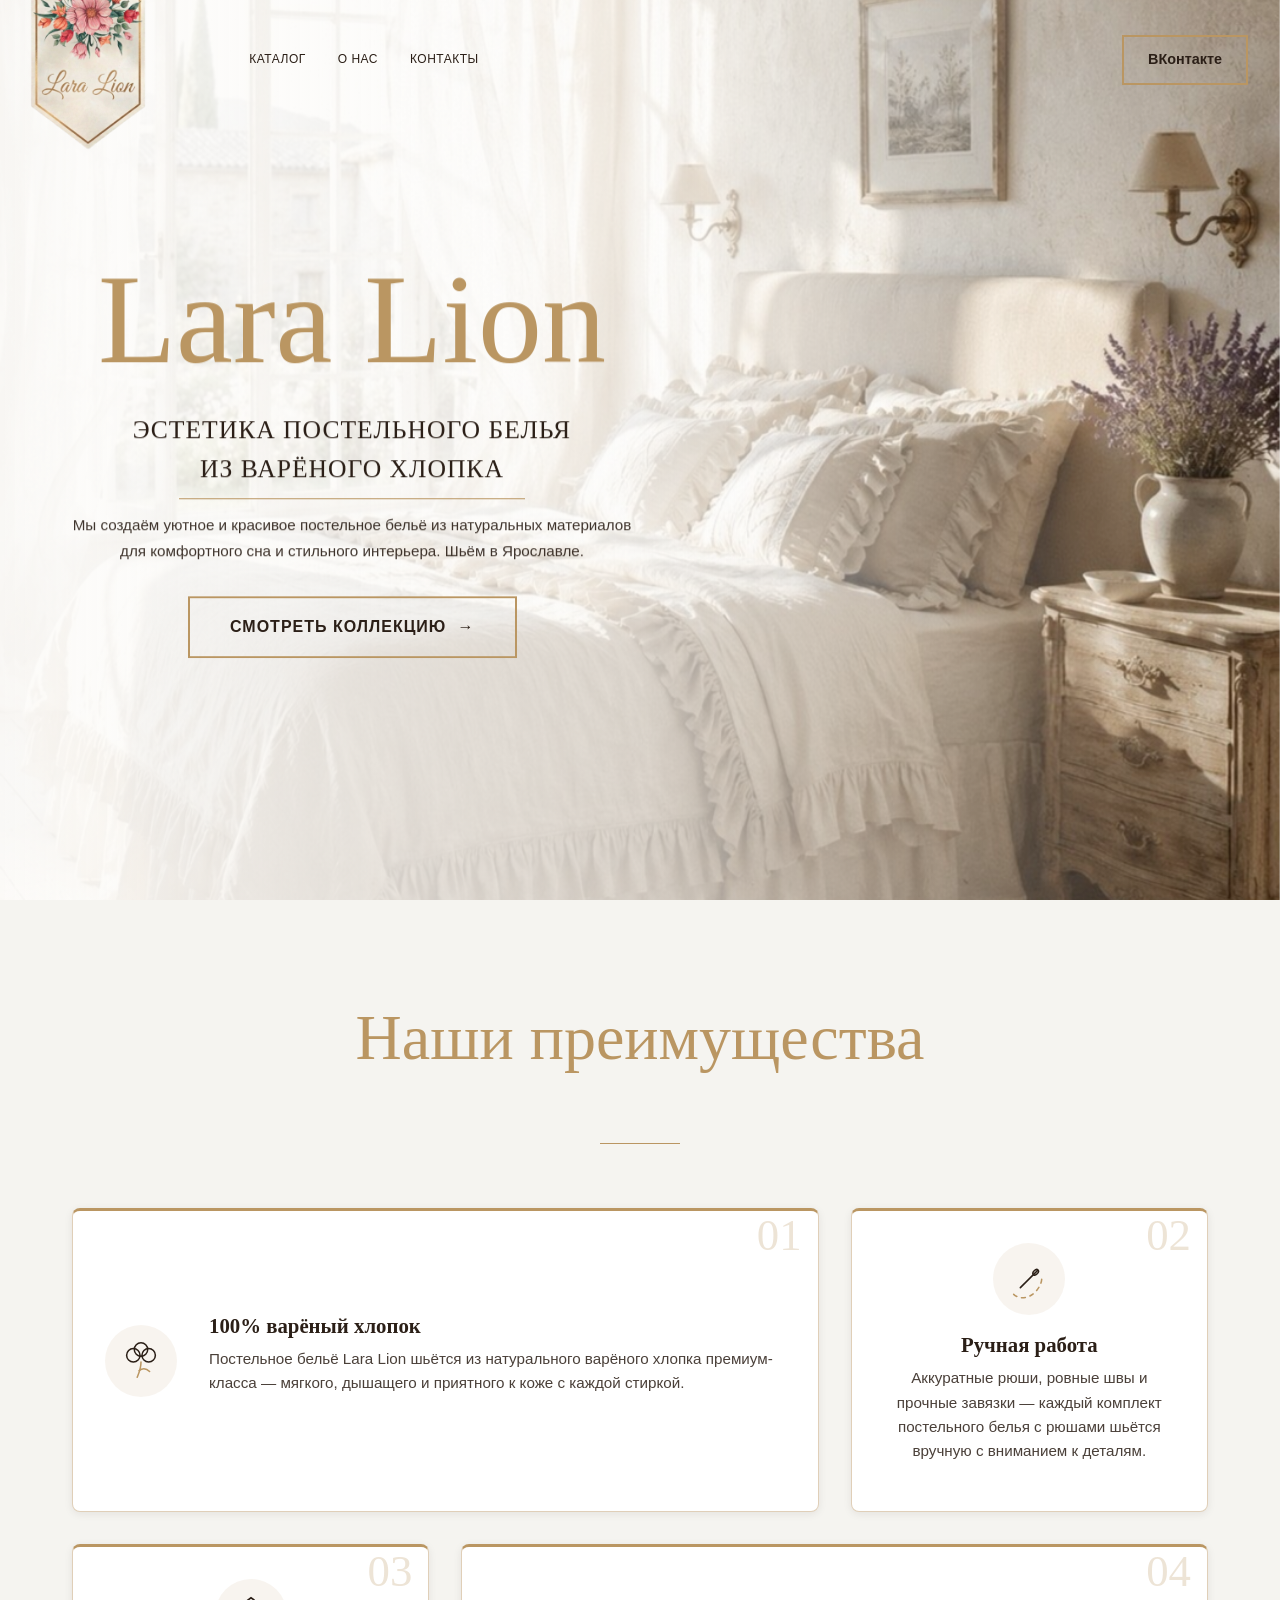
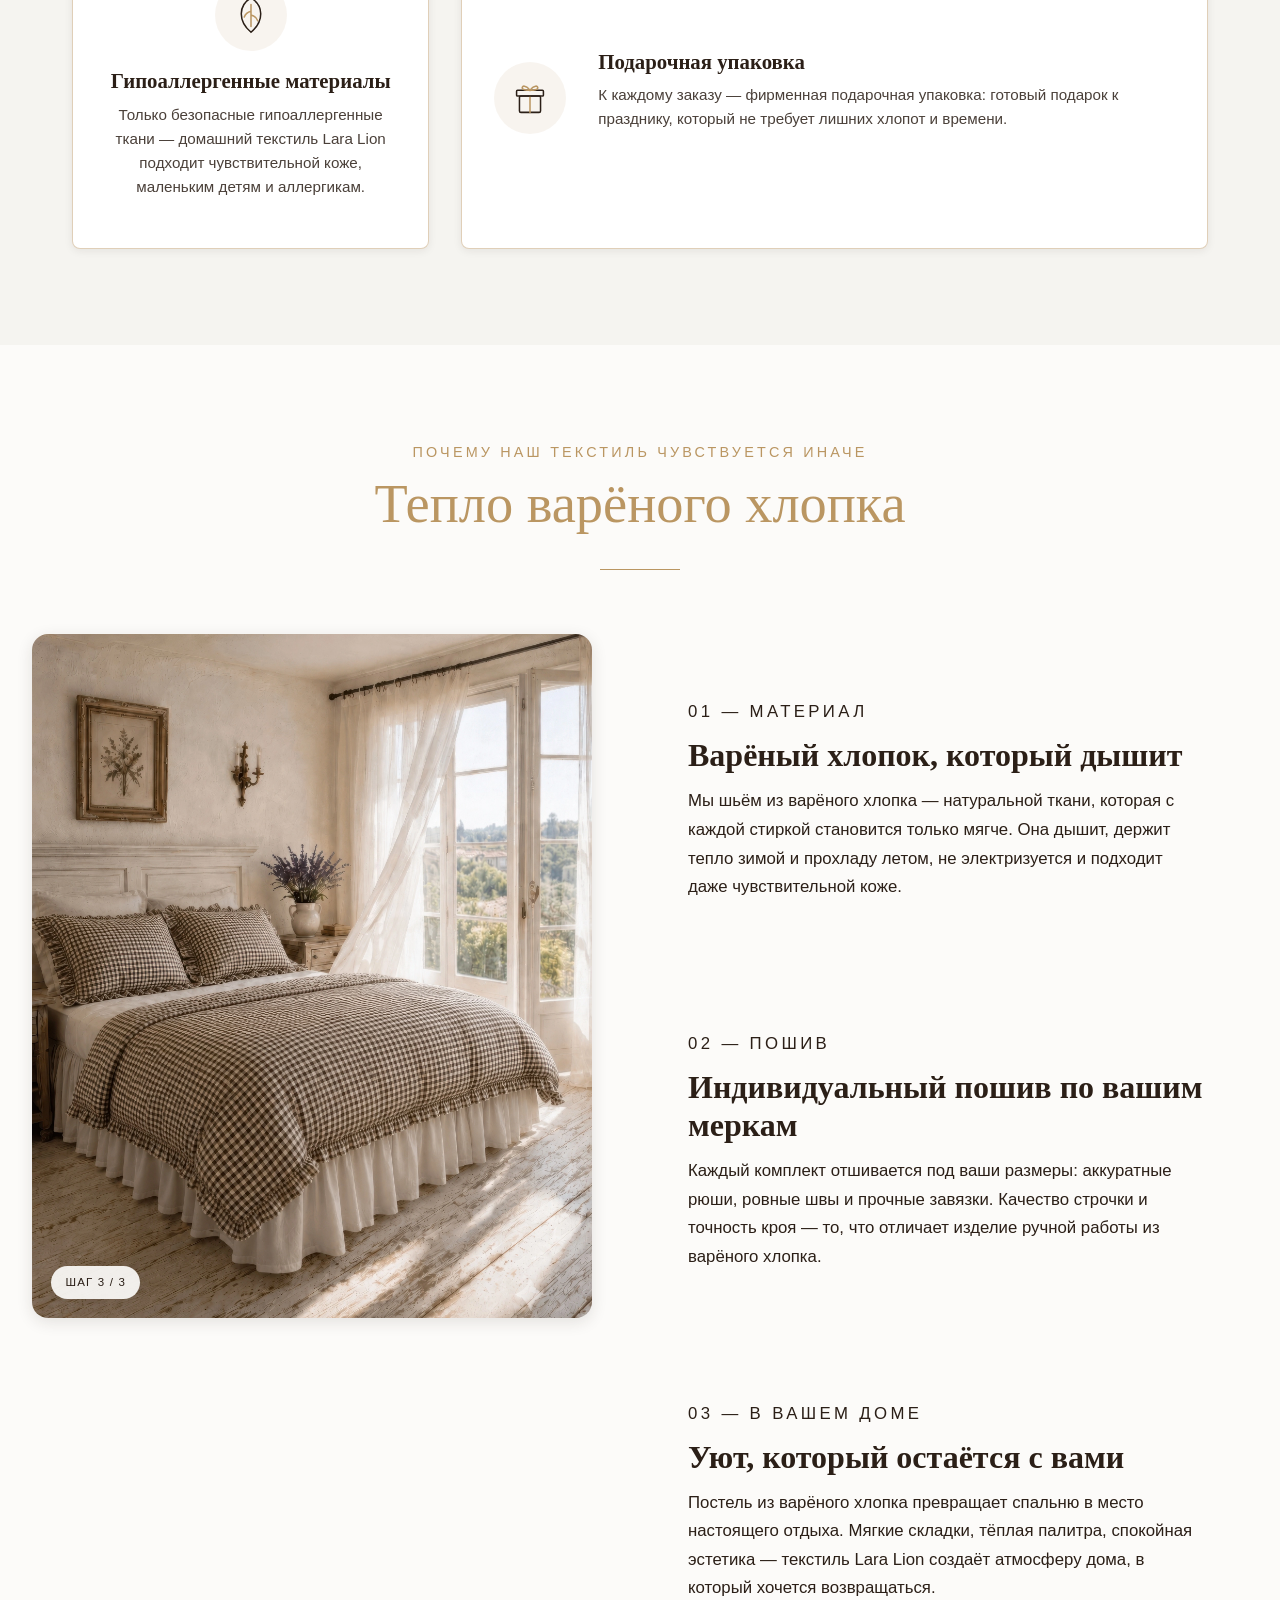
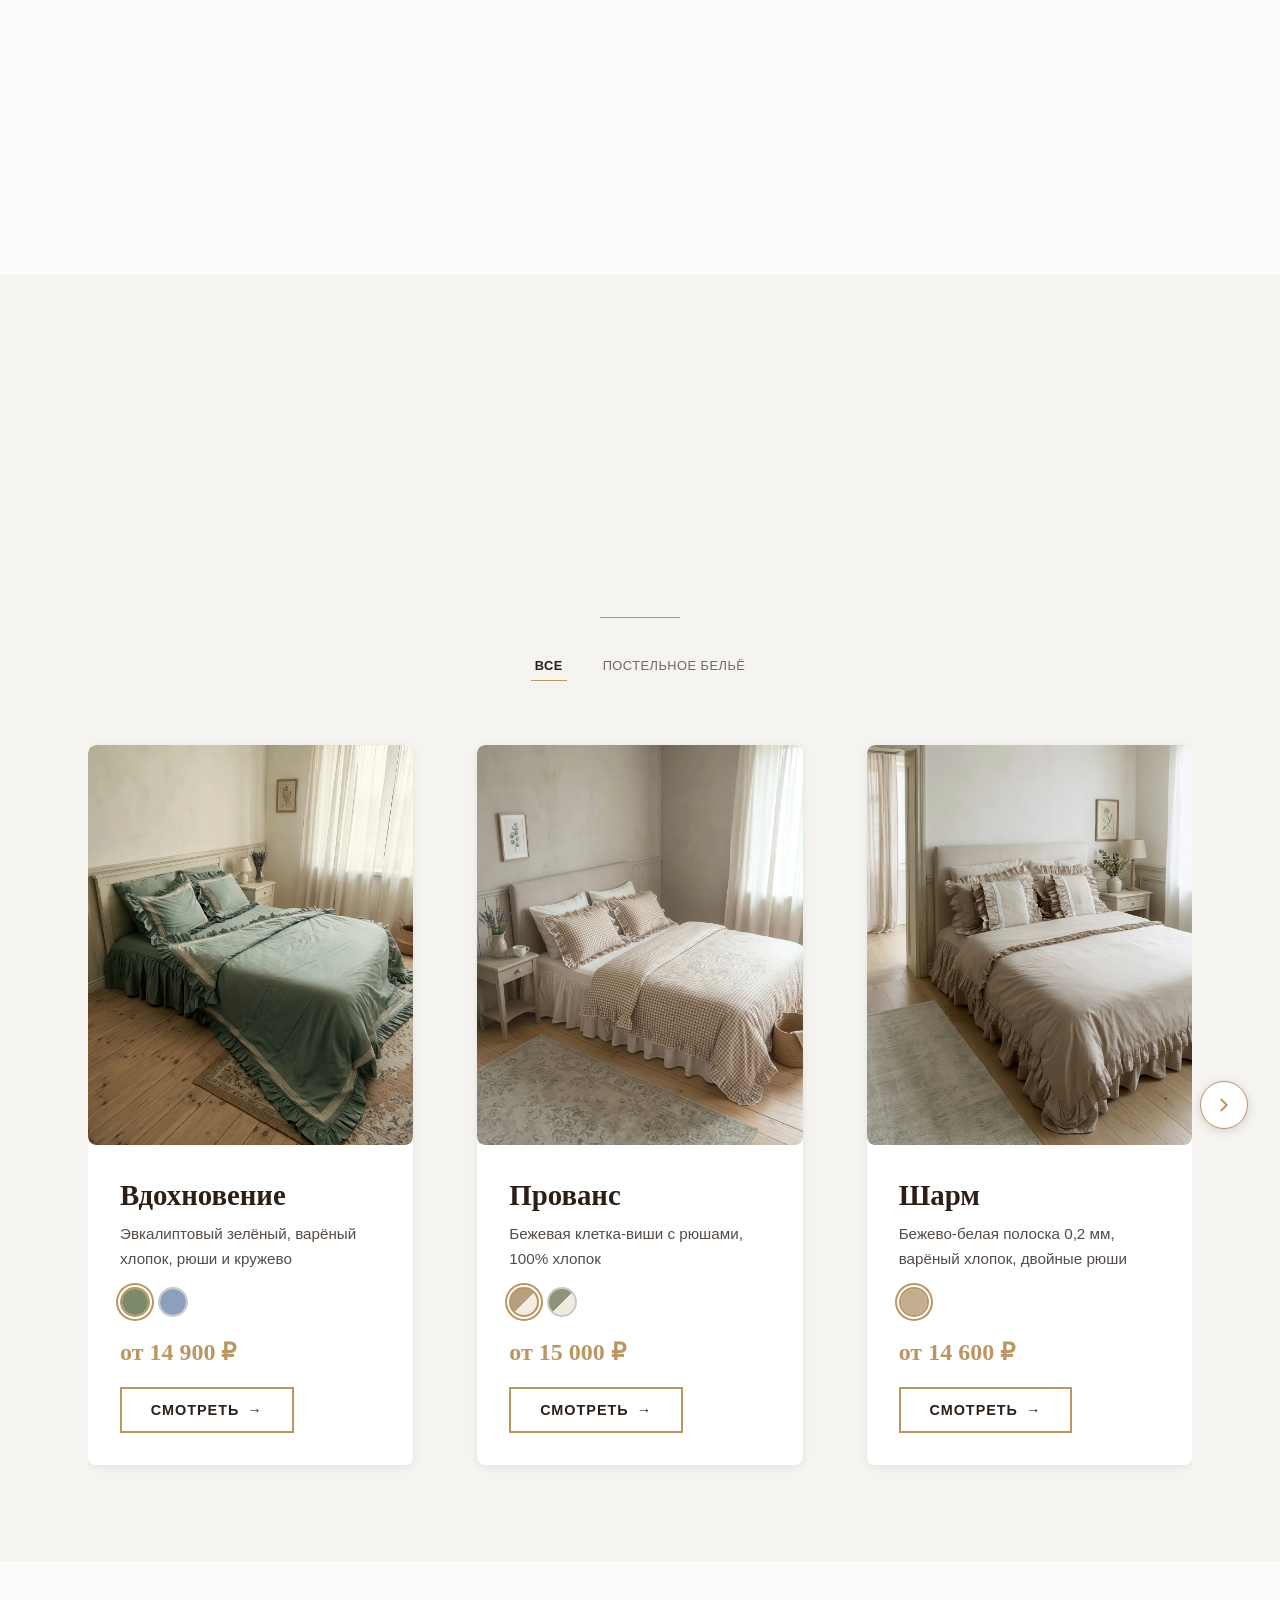
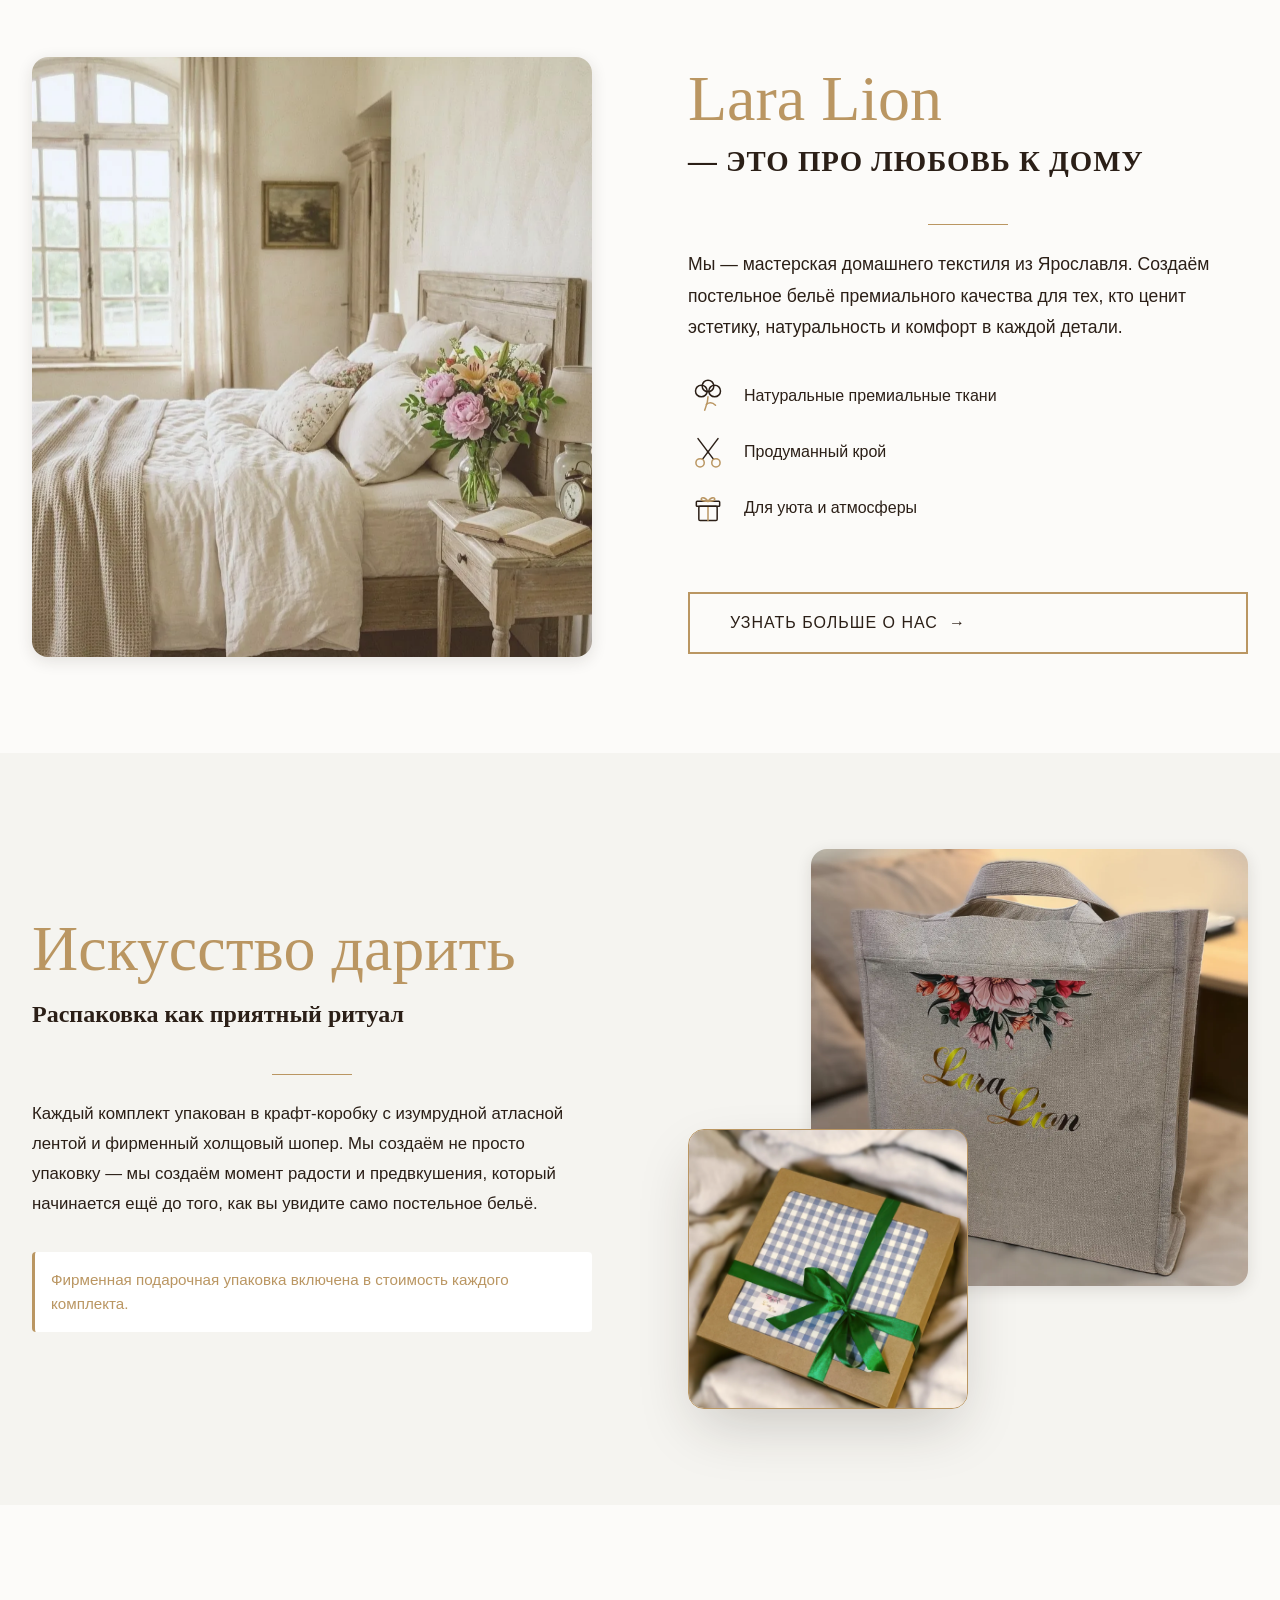
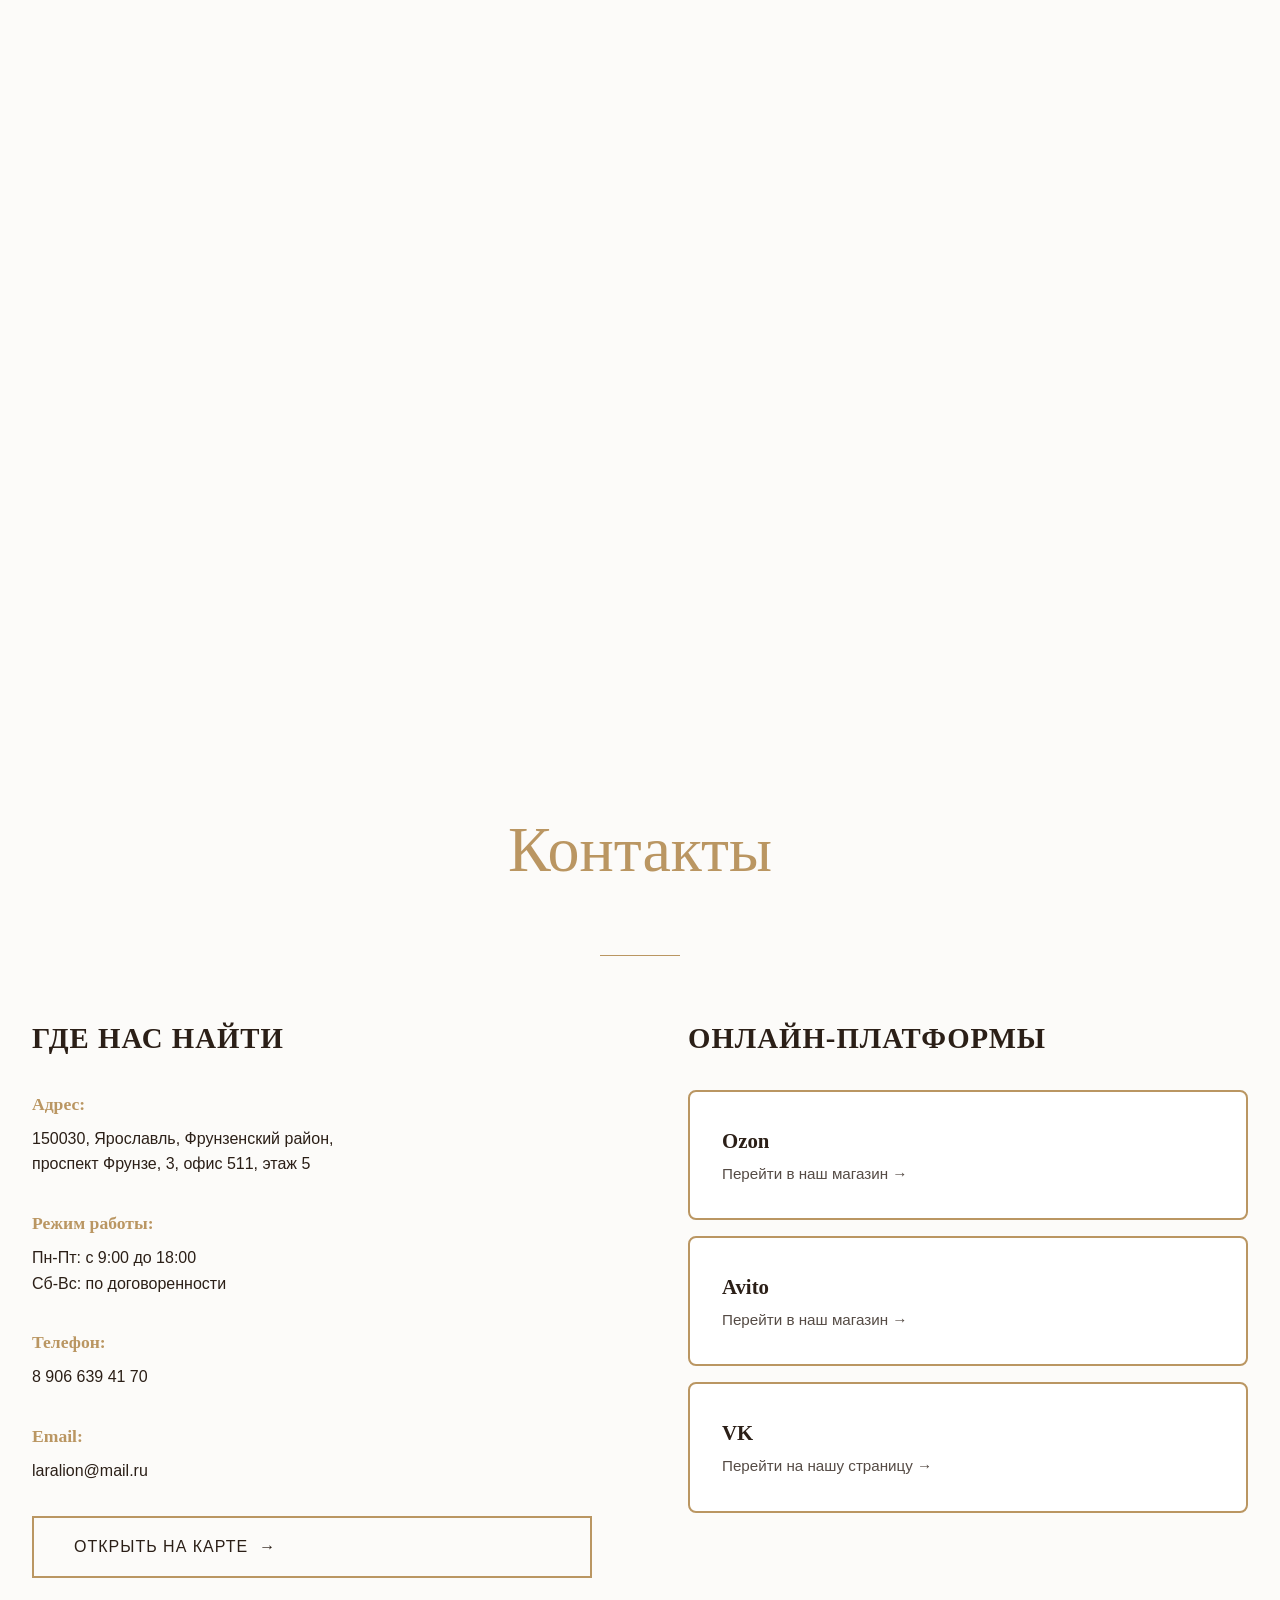
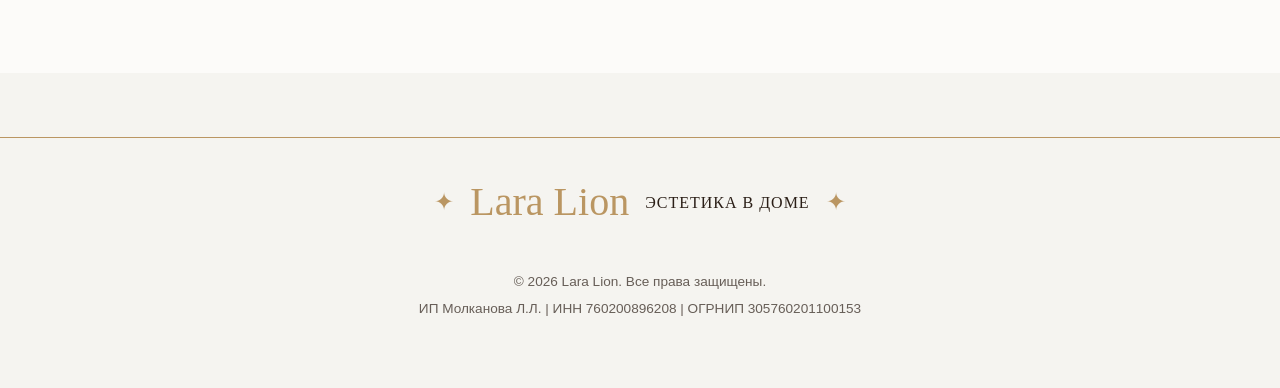
==== index.html @ e4438b16 "О нас: линейные SVG-иконки (хлопок, ножницы, коробка) вместо PNG с фильтром; PNG удалены Co-Authored" ====
<!DOCTYPE html>
<html lang="ru">
<head>
    <meta charset="UTF-8">
    <meta name="viewport" content="width=device-width, initial-scale=1.0">

    <!-- Безопасность (Слой 1: работает на любом хостинге, включая GitHub Pages) -->
    <meta name="referrer" content="strict-origin-when-cross-origin">
    <meta http-equiv="Content-Security-Policy" content="default-src 'self'; script-src 'self'; style-src 'self' 'unsafe-inline' https://fonts.googleapis.com; font-src 'self' https://fonts.gstatic.com; img-src 'self' data:; connect-src 'self'; object-src 'none'; base-uri 'self'; form-action 'self'">
    <meta name="description" content="Премиальный домашний текстиль Lara Lion в Ярославле: индивидуальный пошив постельного белья из варёного хлопка, кухонного текстиля и тканей по вашим меркам.">
    <meta name="keywords" content="постельное бельё варёный хлопок, постельное бельё с рюшами, купить постельное бельё Ярославль, индивидуальный пошив постельного белья, кухонный текстиль, ателье постельного белья Ярославль, домашний текстиль">
    <meta name="author" content="Lara Lion">
    <title>Постельное бельё из варёного хлопка — Lara Lion, Ярославль</title>
    <!-- При привязке домена laralion.ru вернуть его в canonical/og/JSON-LD, sitemap.xml, robots.txt и ORIGIN пре-рендера -->
    <link rel="canonical" href="https://amolkanov95.github.io/laralion/">

    <!-- Favicon и иконки -->
    <link rel="icon" href="./favicon.ico" sizes="any">
    <link rel="icon" type="image/png" sizes="32x32" href="./images/favicon/favicon-32x32.png">
    <link rel="icon" type="image/png" sizes="16x16" href="./images/favicon/favicon-16x16.png">
    <link rel="apple-touch-icon" href="./images/favicon/apple-touch-icon.png">
    <link rel="manifest" href="./site.webmanifest">

    <!-- Open Graph для социальных сетей -->
    <meta property="og:type" content="website">
    <meta property="og:locale" content="ru_RU">
    <meta property="og:title" content="Lara Lion | Премиальный домашний текстиль из варёного хлопка">
    <meta property="og:description" content="Индивидуальный пошив постельного белья с рюшами, кухонного текстиля и тканей по вашим меркам в Ярославле. Фирменная подарочная упаковка включена.">
    <meta property="og:url" content="https://amolkanov95.github.io/laralion/">
    <meta property="og:image" content="https://amolkanov95.github.io/laralion/images/og-image.jpg">
    <meta property="og:image:type" content="image/jpeg">
    <meta property="og:image:width" content="1200">
    <meta property="og:image:height" content="630">
    <meta property="og:image:alt" content="Спальня с постельным бельём Lara Lion из варёного хлопка">
    <meta property="og:site_name" content="Lara Lion">

    <!-- Twitter / X -->
    <meta name="twitter:card" content="summary_large_image">
    <meta name="twitter:title" content="Lara Lion | Премиальный домашний текстиль из варёного хлопка">
    <meta name="twitter:description" content="Пошив постельного белья из варёного хлопка и кухонного текстиля в Ярославле.">
    <meta name="twitter:image" content="https://amolkanov95.github.io/laralion/images/og-image.jpg">

    <!-- Preload критических ресурсов (адаптивно по ширине экрана) -->
    <link rel="preload" as="image" type="image/webp" href="./images/hero-desktop.webp" media="(min-width: 769px)">
    <link rel="preload" as="image" href="./images/hero-mobile.jpg" media="(max-width: 768px)">
    <link rel="preload" href="https://fonts.googleapis.com/css2?family=Great+Vibes&family=EB+Garamond:wght@400;500;600;700&family=Montserrat:wght@300;400;500;600&display=swap" as="style">

    <!-- Подключение шрифтов Google Fonts -->
    <link rel="preconnect" href="https://fonts.googleapis.com">
    <link rel="preconnect" href="https://fonts.gstatic.com" crossorigin>
    <link href="https://fonts.googleapis.com/css2?family=Great+Vibes&family=EB+Garamond:wght@400;500;600;700&family=Montserrat:wght@300;400;500;600&display=swap" rel="stylesheet">

    <!-- Подключение CSS-модулей -->
    <link rel="stylesheet" href="./css/variables.css">
    <link rel="stylesheet" href="./css/base.css">
    <link rel="stylesheet" href="./css/header.css">
    <link rel="stylesheet" href="./css/hero.css">
    <link rel="stylesheet" href="./css/quality.css">
    <link rel="stylesheet" href="./css/collections.css">
    <link rel="stylesheet" href="./css/modal.css">
    <link rel="stylesheet" href="./css/lightbox.css">
    <link rel="stylesheet" href="./css/about.css">
    <link rel="stylesheet" href="./css/story.css">
    <link rel="stylesheet" href="./css/gifting.css">
    <link rel="stylesheet" href="./css/faq.css">
    <link rel="stylesheet" href="./css/contacts.css">
    <link rel="stylesheet" href="./css/footer.css">
    <link rel="stylesheet" href="./css/animations.css">
    <link rel="stylesheet" href="./css/mobile-fixes.css">

    <!-- Структурированные данные: организация (LocalBusiness / HomeGoodsStore) -->
    <script type="application/ld+json">
    {
      "@context": "https://schema.org",
      "@type": "HomeGoodsStore",
      "name": "Lara Lion",
      "image": "https://amolkanov95.github.io/laralion/images/og-image.jpg",
      "@id": "https://amolkanov95.github.io/laralion/#localbusiness",
      "url": "https://amolkanov95.github.io/laralion/",
      "telephone": "+79066394170",
      "email": "laralion@mail.ru",
      "priceRange": "$$",
      "address": {
        "@type": "PostalAddress",
        "streetAddress": "проспект Фрунзе, 3, офис 511",
        "addressLocality": "Ярославль",
        "postalCode": "150030",
        "addressCountry": "RU"
      },
      "openingHoursSpecification": {
        "@type": "OpeningHoursSpecification",
        "dayOfWeek": ["Monday","Tuesday","Wednesday","Thursday","Friday"],
        "opens": "09:00",
        "closes": "18:00"
      },
      "sameAs": [
        "https://vk.ru/creativeworkshop_yar",
        "https://ozon.ru/s/lara-lion",
        "https://www.avito.ru/user/a473e347f13379228ba139453378b361/profile"
      ]
    }
    </script>

    <!-- Структурированные данные: FAQ (тексты = видимой секции #faq) -->
    <script type="application/ld+json">
    {
      "@context": "https://schema.org",
      "@type": "FAQPage",
      "mainEntity": [
        {
          "@type": "Question",
          "name": "Из какого материала сшито постельное бельё?",
          "acceptedAnswer": { "@type": "Answer", "text": "Всё постельное бельё Lara Lion шьётся из 100% варёного хлопка премиум-класса. Это натуральная ткань, прошедшая особую обработку: она мягкая с первого прикосновения, дышащая и приятная к коже, а с каждой стиркой становится только нежнее." }
        },
        {
          "@type": "Question",
          "name": "Как ухаживать за варёным хлопком?",
          "acceptedAnswer": { "@type": "Answer", "text": "Стирайте при 30–40° в деликатном режиме мягкими средствами без хлорного отбеливателя, отжим — на низких оборотах. Гладить не обязательно: мягкая «мятая» фактура — природная особенность варёного хлопка и часть его очарования." }
        },
        {
          "@type": "Question",
          "name": "Шьёте ли вы на заказ по индивидуальным размерам?",
          "acceptedAnswer": { "@type": "Answer", "text": "Да, шьём комплекты по вашим меркам — под нестандартные матрасы, одеяла и подушки. Также есть готовые комплекты: их можно заказать напрямую или в наших магазинах на Ozon и Avito." }
        },
        {
          "@type": "Question",
          "name": "Какие сроки изготовления заказа?",
          "acceptedAnswer": { "@type": "Answer", "text": "Сроки зависят от состава заказа — в среднем пошив занимает около 3 дней. Точный срок подтвердим при оформлении заказа." }
        },
        {
          "@type": "Question",
          "name": "Как я получу свой заказ?",
          "acceptedAnswer": { "@type": "Answer", "text": "Отправляем заказы СДЭК и Почтой России по всей России, работает Авито-доставка, а заказы на маркетплейсах доставляют их собственные службы." }
        },
        {
          "@type": "Question",
          "name": "Входит ли подарочная упаковка в стоимость?",
          "acceptedAnswer": { "@type": "Answer", "text": "Да. Каждый комплект упакован в крафт-коробку с изумрудной атласной лентой и фирменный холщовый шопер — готовый подарок, не требующий лишних хлопот. Упаковка включена в стоимость." }
        }
      ]
    }
    </script>

    <!-- Статический JSON-LD каталога — генерируется scripts/prerender-catalog.mjs, руками не править -->
    <!-- prerender:jsonld:start -->
    <script type="application/ld+json">
{
  "@context": "https://schema.org",
  "@type": "ItemList",
  "itemListElement": [
    {
      "@type": "ListItem",
      "position": 1,
      "item": {
        "@type": "Product",
        "name": "Вдохновение",
        "description": "Варёный хлопок с рюшами и кружевом",
        "brand": {
          "@type": "Brand",
          "name": "Lara Lion"
        },
        "image": "https://amolkanov95.github.io/laralion/collections/vdohnovenie-zelenyy-1.webp",
        "offers": {
          "@type": "AggregateOffer",
          "priceCurrency": "RUB",
          "lowPrice": 14900,
          "offerCount": 4,
          "availability": "https://schema.org/InStock"
        }
      }
    },
    {
      "@type": "ListItem",
      "position": 2,
      "item": {
        "@type": "Product",
        "name": "Прованс",
        "description": "Клетка-виши с рюшами, 100% хлопок",
        "brand": {
          "@type": "Brand",
          "name": "Lara Lion"
        },
        "image": "https://amolkanov95.github.io/laralion/collections/provans-bezhevyy-1.webp",
        "offers": {
          "@type": "AggregateOffer",
          "priceCurrency": "RUB",
          "lowPrice": 15000,
          "offerCount": 4,
          "availability": "https://schema.org/InStock"
        }
      }
    },
    {
      "@type": "ListItem",
      "position": 3,
      "item": {
        "@type": "Product",
        "name": "Шарм",
        "description": "Бежево-белая полоска, варёный хлопок, двойные рюши",
        "brand": {
          "@type": "Brand",
          "name": "Lara Lion"
        },
        "image": "https://amolkanov95.github.io/laralion/collections/sharm-1.webp",
        "offers": {
          "@type": "AggregateOffer",
          "priceCurrency": "RUB",
          "lowPrice": 14600,
          "offerCount": 4,
          "availability": "https://schema.org/InStock"
        }
      }
    },
    {
      "@type": "ListItem",
      "position": 4,
      "item": {
        "@type": "Product",
        "name": "Классика",
        "description": "Кофейно-коричневый, варёный хлопок в клетку",
        "brand": {
          "@type": "Brand",
          "name": "Lara Lion"
        },
        "image": "https://amolkanov95.github.io/laralion/collections/klassika-1.webp",
        "offers": {
          "@type": "AggregateOffer",
          "priceCurrency": "RUB",
          "lowPrice": 7400,
          "offerCount": 4,
          "availability": "https://schema.org/InStock"
        }
      }
    }
  ]
}
    </script>
    <!-- prerender:jsonld:end -->
</head>
<body>

    <!-- ПРИЁМ 12: прелоадер-вуаль (снимается из awwwards-effects.js) -->
    <div class="preloader" id="preloader" aria-hidden="true" role="presentation">
        <div class="pl-inner">
            <div class="pl-brand">Lara Lion</div>
            <div class="pl-sub">Эстетика в доме</div>
        </div>
    </div>
    <!-- Failsafe прелоадера вынесен в отдельный файл ради строгой CSP (script-src 'self') -->
    <script src="./js/preloader-failsafe.js"></script>

    <!-- ============================================
         ШАПКА САЙТА (HEADER)
    ============================================ -->
    <header>
        <!-- Логотип слева -->
        <span class="header-logo-wrap">
            <img src="./images/logo.png" alt="Lara Lion" class="header-logo">
        </span>

        <!-- Навигационное меню по центру -->
        <nav aria-label="Основная навигация">
            <ul class="header-nav">
                <li><a href="#collections">Каталог</a></li>
                <li><a href="#about">О нас</a></li>
                <li><a href="#contacts">Контакты</a></li>
            </ul>
        </nav>

        <!-- Кнопка ВКонтакте справа (десктоп) -->
        <a href="https://vk.ru/id586451872" target="_blank" rel="noopener" class="header-cta">
            <span>ВКонтакте</span>
        </a>

        <!-- Кнопка вызова меню (мобильные) -->
        <button class="header-burger" type="button" aria-label="Открыть меню" aria-expanded="false" aria-controls="mobile-menu">
            <span></span>
            <span></span>
            <span></span>
        </button>
    </header>

    <!-- ============================================
         ПОЛНОЭКРАННОЕ МОБИЛЬНОЕ МЕНЮ
    ============================================ -->
    <div class="mobile-menu" id="mobile-menu" aria-hidden="true">
        <button class="mobile-menu-close" type="button" aria-label="Закрыть меню"></button>
        <nav class="mobile-menu-nav" aria-label="Мобильное меню">
            <a href="#collections">Каталог</a>
            <a href="#about">О нас</a>
            <a href="#contacts">Контакты</a>
        </nav>
    </div>

    <!-- ============================================
         HERO-БЛОК (ПЕРВЫЙ ЭКРАН)
    ============================================ -->
    <main>
    <section id="hero">
        <!-- Фоновое изображение (адаптивная подмена: десктоп / мобайл) -->
        <picture class="hero-bg" data-px="0.18">
            <source media="(max-width: 768px)" srcset="./images/hero-mobile.jpg">
            <img src="./images/hero-desktop.webp" alt="Спальня Lara Lion" loading="eager">
        </picture>

        <!-- Полупрозрачный оверлей -->
        <div class="hero-overlay"></div>

        <!-- Контентная область -->
        <div class="hero-content" data-px="-0.10">
            <!-- Фирменная каллиграфическая надпись -->
            <div class="hero-brand kinetic-title">
                <span class="line-mask"><span class="line-inner">Lara Lion</span></span>
            </div>

            <!-- Основной заголовок -->
            <h1 class="hero-title kinetic-title">
                <span class="line-mask"><span class="line-inner">ЭСТЕТИКА ПОСТЕЛЬНОГО БЕЛЬЯ</span></span>
                <span class="line-mask"><span class="line-inner">ИЗ ВАРЁНОГО ХЛОПКА</span></span>
            </h1>

            <!-- Золотой разделитель -->
            <div class="hero-divider"></div>

            <!-- Подзаголовок -->
            <p class="hero-subtitle">
                Мы создаём уютное и красивое постельное бельё из натуральных материалов для комфортного сна и стильного интерьера. Шьём в Ярославле.
            </p>

            <!-- Кнопка CTA -->
            <a href="#collections" class="hero-cta" data-magnetic>
                <span class="m-label">
                    <span>Смотреть коллекцию</span>
                    <span>→</span>
                </span>
            </a>
        </div>
    </section>

    <!-- ============================================
         БЛОК ПРЕИМУЩЕСТВ (QUALITY)
    ============================================ -->
    <section id="quality">
        <div class="quality-container">
            <!-- Заголовок секции -->
            <h2 class="section-title kinetic-title">
                <span class="line-mask"><span class="line-inner">Наши преимущества</span></span>
            </h2>
            <div class="gold-divider"></div>

            <!-- Bento-сетка из 4 преимуществ: 01 и 04 укрупнены (span 2).
                 Иконки — линейные inline-SVG (стили и анимации в quality.css) -->
            <ul class="quality-grid" role="list">
                <!-- 01: Варёный хлопок (укрупнённая) -->
                <li class="quality-card quality-card--wide">
                    <span class="quality-num" aria-hidden="true">01</span>
                    <span class="quality-icon-wrap" aria-hidden="true">
                        <svg class="quality-icon icon-cotton" viewBox="0 0 48 48" focusable="false">
                            <circle cx="24" cy="12" r="7"/>
                            <circle cx="16" cy="18" r="7"/>
                            <circle cx="32" cy="18" r="7"/>
                            <path class="accent" d="M24 25c0 7-2 11-4 16"/>
                            <path class="accent" d="M22 34c4-3 8-2 11 1"/>
                        </svg>
                    </span>
                    <div class="quality-content">
                        <h3 class="quality-title">100% варёный хлопок</h3>
                        <p class="quality-description">Постельное бельё Lara Lion шьётся из натурального варёного хлопка премиум-класса — мягкого, дышащего и приятного к коже с каждой стиркой.</p>
                    </div>
                </li>

                <!-- 02: Ручная работа -->
                <li class="quality-card">
                    <span class="quality-num" aria-hidden="true">02</span>
                    <span class="quality-icon-wrap" aria-hidden="true">
                        <svg class="quality-icon icon-stitch" viewBox="0 0 48 48" focusable="false">
                            <path d="M15 33 L33 15"/>
                            <ellipse cx="31" cy="17" rx="2.2" ry="3.4" transform="rotate(45 31 17)"/>
                            <path class="accent thread" d="M8 40 C14 46 26 44 32 36 C36 31 38 26 37 21"/>
                        </svg>
                    </span>
                    <div class="quality-content">
                        <h3 class="quality-title">Ручная работа</h3>
                        <p class="quality-description">Аккуратные рюши, ровные швы и прочные завязки — каждый комплект постельного белья с рюшами шьётся вручную с вниманием к деталям.</p>
                    </div>
                </li>

                <!-- 03: Гипоаллергенные материалы -->
                <li class="quality-card">
                    <span class="quality-num" aria-hidden="true">03</span>
                    <span class="quality-icon-wrap" aria-hidden="true">
                        <svg class="quality-icon icon-leaf" viewBox="0 0 48 48" focusable="false">
                            <path d="M24 6 C37 14 38 30 24 42 C10 30 11 14 24 6 Z"/>
                            <path class="accent vein" d="M24 13 L24 36 M24 20 C20 21 18 23 17 26 M24 24 C28 25 30 27 31 30"/>
                        </svg>
                    </span>
                    <div class="quality-content">
                        <h3 class="quality-title">Гипоаллергенные материалы</h3>
                        <p class="quality-description">Только безопасные гипоаллергенные ткани — домашний текстиль Lara Lion подходит чувствительной коже, маленьким детям и аллергикам.</p>
                    </div>
                </li>

                <!-- 04: Подарочная упаковка (укрупнённая) -->
                <li class="quality-card quality-card--wide">
                    <span class="quality-num" aria-hidden="true">04</span>
                    <span class="quality-icon-wrap" aria-hidden="true">
                        <svg class="quality-icon icon-box" viewBox="0 0 48 48" focusable="false">
                            <rect x="13" y="22" width="22" height="17" rx="1.5"/>
                            <path class="accent" d="M24 22 L24 39"/>
                            <g class="lid">
                                <rect x="10" y="16" width="28" height="6" rx="1"/>
                                <path class="accent" d="M24 16 C20 10 15 11 16 14 C17 16 21 16 24 16 C27 16 31 16 32 14 C33 11 28 10 24 16 Z"/>
                            </g>
                        </svg>
                    </span>
                    <div class="quality-content">
                        <h3 class="quality-title">Подарочная упаковка</h3>
                        <p class="quality-description">К каждому заказу — фирменная подарочная упаковка: готовый подарок к празднику, который не требует лишних хлопот и времени.</p>
                    </div>
                </li>
            </ul>
        </div>
    </section>

    <!-- ============================================
         БЛОК STORY — «Тепло варёного хлопка»
    ============================================ -->
    <section id="story" aria-labelledby="story-heading">
        <div class="story-container">
            <div class="story-head">
                <p class="story-eyebrow">Почему наш текстиль чувствуется иначе</p>
                <h2 id="story-heading" class="story-title kinetic-title">
                    <span class="line-mask"><span class="line-inner">Тепло варёного хлопка</span></span>
                </h2>
                <div class="gold-divider gold-divider--draw"></div>
            </div>

            <div class="story-grid">
                <!-- Закреплённое фото (десктоп) -->
                <div class="story-media">
                    <div class="story-frame is-active" data-frame="0">
                        <img src="./images/story/1.webp" alt="Макрофактура варёного хлопка крупным планом"
                             width="1500" height="2000" loading="lazy">
                    </div>
                    <div class="story-frame" data-frame="1">
                        <img src="./images/story/2.webp" alt="Рюша и ровный шов на постельном белье крупным планом"
                             width="1500" height="2000" loading="lazy">
                    </div>
                    <div class="story-frame" data-frame="2">
                        <img src="./images/story/3.webp" alt="Светлая спальня с постельным бельём Lara Lion из варёного хлопка"
                             width="1500" height="2000" loading="lazy">
                    </div>
                    <span class="story-badge" id="storyBadge">Шаг 1 / 3</span>
                </div>

                <!-- Текстовые шаги -->
                <div class="story-steps">
                    <article class="story-step" data-step="0">
                        <img class="story-step-img" src="./images/story/1.webp" alt="Макрофактура варёного хлопка крупным планом"
                             width="1500" height="2000" loading="lazy">
                        <div class="story-step-inner">
                            <p class="story-num">01 — Материал</p>
                            <h3>Варёный хлопок, который дышит</h3>
                            <p>Мы шьём из варёного хлопка — натуральной ткани, которая с каждой стиркой становится только мягче. Она дышит, держит тепло зимой и прохладу летом, не электризуется и подходит даже чувствительной коже.</p>
                        </div>
                    </article>
                    <article class="story-step" data-step="1">
                        <img class="story-step-img" src="./images/story/2.webp" alt="Рюша и ровный шов на постельном белье крупным планом"
                             width="1500" height="2000" loading="lazy">
                        <div class="story-step-inner">
                            <p class="story-num">02 — Пошив</p>
                            <h3>Индивидуальный пошив по вашим меркам</h3>
                            <p>Каждый комплект отшивается под ваши размеры: аккуратные рюши, ровные швы и прочные завязки. Качество строчки и точность кроя — то, что отличает изделие ручной работы из варёного хлопка.</p>
                        </div>
                    </article>
                    <article class="story-step" data-step="2">
                        <img class="story-step-img" src="./images/story/3.webp" alt="Светлая спальня с постельным бельём Lara Lion из варёного хлопка"
                             width="1500" height="2000" loading="lazy">
                        <div class="story-step-inner">
                            <p class="story-num">03 — В вашем доме</p>
                            <h3>Уют, который остаётся с вами</h3>
                            <p>Постель из варёного хлопка превращает спальню в место настоящего отдыха. Мягкие складки, тёплая палитра, спокойная эстетика — текстиль Lara Lion создаёт атмосферу дома, в который хочется возвращаться.</p>
                        </div>
                    </article>
                </div>
            </div>
        </div>
    </section>

    <!-- ============================================
         БЛОК КОЛЛЕКЦИЙ (COLLECTIONS)
    ============================================ -->
    <section id="collections">
        <div class="collections-container">
            <!-- Заголовок секции -->
            <h2 class="section-title kinetic-title">
                <span class="line-mask"><span class="line-inner">Наши коллекции</span></span>
                <span class="line-mask"><span class="line-inner">из натуральных тканей</span></span>
            </h2>
            <div class="gold-divider"></div>

            <!-- Линейка вкладок-фильтров по категориям -->
            <div class="catalog-filters" role="group" aria-label="Фильтр каталога по категориям">
                <button type="button" class="catalog-filter is-active" data-filter="all" aria-pressed="true">Все</button>
                <button type="button" class="catalog-filter" data-filter="bedding" aria-pressed="false">Постельное бельё</button>
                <button type="button" class="catalog-filter" data-filter="kitchen" aria-pressed="false">Кухонный текстиль</button>
                <button type="button" class="catalog-filter" data-filter="fabrics" aria-pressed="false">Ткани</button>
            </div>

            <!-- Слайдер каталога: десктоп — transform-дорожка со стрелками,
                 мобильный — нативный scroll-snap свайп. Трек .collections-grid
                 рендерится из js/products.js через js/catalog-render.js -->
            <div class="catalog-slider">
                <button type="button" class="catalog-arrow catalog-arrow--prev" aria-label="Предыдущие товары" hidden>
                    <svg viewBox="0 0 24 24" fill="none" stroke="currentColor" stroke-width="2.25" stroke-linecap="round" stroke-linejoin="round" aria-hidden="true" focusable="false"><polyline points="15 18 9 12 15 6"></polyline></svg>
                </button>
                <div class="catalog-viewport">
                    <div class="collections-grid"><!-- prerender:cards:start -->
                <article class="collection-card" data-product="vdohnovenie" data-category="bedding">
                    <div class="collection-image-wrapper">
                        <img src="./collections/vdohnovenie-zelenyy-1.webp" alt="Комплект постельного белья Вдохновение из варёного хлопка с рюшами и кружевом, эвкалиптовый зелёный" class="collection-image" loading="lazy">
                    </div>
                    <div class="collection-content">
                        <h3 class="collection-name">Вдохновение</h3>
                        <p class="collection-description">Эвкалиптовый зелёный, варёный хлопок, рюши и кружево</p>

                        <div class="color-swatches">
                            <button type="button" class="color-swatch active" aria-label="Цвет: Зелёный" data-color="Зелёный" data-image="./collections/vdohnovenie-zelenyy-1.webp" data-description="Эвкалиптовый зелёный, варёный хлопок, рюши и кружево" title="Зелёный" style="background-color: #7C8A6B"></button>
                            <button type="button" class="color-swatch " aria-label="Цвет: Синий" data-color="Синий" data-image="./collections/vdohnovenie-siniy-1.webp" data-description="Пыльно-голубой, варёный хлопок, рюши и кружево" title="Синий" style="background-color: #8AA0BC"></button>
                        </div>

                        <p class="collection-price">от 14 900 ₽</p>
                        <button type="button" class="collection-btn">
                            <span>Смотреть</span>
                            <span>→</span>
                        </button>
                    </div>
                </article>
                <article class="collection-card" data-product="provans" data-category="bedding">
                    <div class="collection-image-wrapper">
                        <img src="./collections/provans-bezhevyy-1.webp" alt="Комплект постельного белья Прованс в клетку-виши с рюшами, бежевый, 100% хлопок" class="collection-image" loading="lazy">
                    </div>
                    <div class="collection-content">
                        <h3 class="collection-name">Прованс</h3>
                        <p class="collection-description">Бежевая клетка-виши с рюшами, 100% хлопок</p>

                        <div class="color-swatches">
                            <button type="button" class="color-swatch active" aria-label="Цвет: Бежевый" data-color="Бежевый" data-image="./collections/provans-bezhevyy-1.webp" data-description="Бежевая клетка-виши с рюшами, 100% хлопок" title="Бежевый" style="background: linear-gradient(135deg, #B7A07E 0 50%, #F3EDE2 50% 100%)"></button>
                            <button type="button" class="color-swatch " aria-label="Цвет: Зелёный" data-color="Зелёный" data-image="./collections/provans-zelenyy-1.webp" data-description="Зелёная клетка-виши с рюшами, 100% хлопок" title="Зелёный" style="background: linear-gradient(135deg, #8C9479 0 50%, #F0EBDF 50% 100%)"></button>
                        </div>

                        <p class="collection-price">от 15 000 ₽</p>
                        <button type="button" class="collection-btn">
                            <span>Смотреть</span>
                            <span>→</span>
                        </button>
                    </div>
                </article>
                <article class="collection-card" data-product="sharm" data-category="bedding">
                    <div class="collection-image-wrapper">
                        <img src="./collections/sharm-1.webp" alt="Комплект постельного белья Шарм из варёного хлопка с двойными рюшами, бежево-белая полоска 0,2 мм" class="collection-image" loading="lazy">
                    </div>
                    <div class="collection-content">
                        <h3 class="collection-name">Шарм</h3>
                        <p class="collection-description">Бежево-белая полоска 0,2 мм, варёный хлопок, двойные рюши</p>

                        <div class="color-swatches">
                            <button type="button" class="color-swatch active" aria-label="Цвет: Натуральный" data-color="Натуральный" data-image="./collections/sharm-1.webp" data-description="Бежево-белая полоска 0,2 мм, варёный хлопок, двойные рюши" title="Натуральный" style="background-color: #C3AE91"></button>
                        </div>

                        <p class="collection-price">от 14 600 ₽</p>
                        <button type="button" class="collection-btn">
                            <span>Смотреть</span>
                            <span>→</span>
                        </button>
                    </div>
                </article>
                <article class="collection-card" data-product="klassika" data-category="bedding">
                    <div class="collection-image-wrapper">
                        <img src="./collections/klassika-1.webp" alt="Комплект постельного белья Классика из варёного хлопка в клетку, кофейно-коричневый" class="collection-image" loading="lazy">
                    </div>
                    <div class="collection-content">
                        <h3 class="collection-name">Классика</h3>
                        <p class="collection-description">Кофейно-коричневый, варёный хлопок в клетку</p>

                        <div class="color-swatches">
                            <button type="button" class="color-swatch active" aria-label="Цвет: Коричневый" data-color="Коричневый" data-image="./collections/klassika-1.webp" data-description="Кофейно-коричневый, варёный хлопок в клетку" title="Коричневый" style="background-color: #7E5B43"></button>
                        </div>

                        <p class="collection-price">от 7 400 ₽</p>
                        <button type="button" class="collection-btn">
                            <span>Смотреть</span>
                            <span>→</span>
                        </button>
                    </div>
                </article>
                    <!-- prerender:cards:end --></div>
                </div>
                <button type="button" class="catalog-arrow catalog-arrow--next" aria-label="Следующие товары" hidden>
                    <svg viewBox="0 0 24 24" fill="none" stroke="currentColor" stroke-width="2.25" stroke-linecap="round" stroke-linejoin="round" aria-hidden="true" focusable="false"><polyline points="9 18 15 12 9 6"></polyline></svg>
                </button>
            </div>

            <!-- Заглушка для пустых категорий -->
            <div class="catalog-empty" hidden>
                <p class="catalog-empty-text">Скоро появится</p>
            </div>
        </div>
    </section>

    <!-- ============================================
         БЛОК "О НАС" (ABOUT)
    ============================================ -->
    <section id="about">
        <div class="about-container">
            <div class="about-content">
                <!-- Левая колонка: Фото -->
                <div class="about-image-wrapper">
                    <img src="./images/about.webp" alt="О нас — Lara Lion, уютная спальня с постельным бельём премиум качества" class="about-image" data-px-photo="0.08" loading="lazy">
                </div>

                <!-- Правая колонка: Текст -->
                <div class="about-text">
                    <h2 class="about-title kinetic-title">
                        <span class="line-mask"><span class="line-inner">Lara Lion</span></span>
                    </h2>
                    <p class="about-subtitle">— это про любовь к дому</p>
                    <div class="gold-divider" style="margin: 1.5rem auto;"></div>

                    <p class="about-description">
                        Мы — мастерская домашнего текстиля из Ярославля. Создаём постельное бельё премиального качества для тех, кто ценит эстетику, натуральность и комфорт в каждой детали.
                    </p>

                    <!-- 3 пункта с линейными SVG-иконками (стили в about.css) -->
                    <div class="about-features">
                        <div class="about-feature">
                            <svg class="about-feature-icon" viewBox="0 0 48 48" aria-hidden="true" focusable="false">
                                <circle cx="24" cy="12" r="7"/>
                                <circle cx="16" cy="18" r="7"/>
                                <circle cx="32" cy="18" r="7"/>
                                <path class="accent" d="M24 25c0 7-2 11-4 16"/>
                                <path class="accent" d="M22 34c4-3 8-2 11 1"/>
                            </svg>
                            <p>Натуральные премиальные ткани</p>
                        </div>
                        <div class="about-feature">
                            <svg class="about-feature-icon" viewBox="0 0 48 48" aria-hidden="true" focusable="false">
                                <path d="M17.5 32.5 L36 8"/>
                                <path d="M30.5 32.5 L12 8"/>
                                <circle class="pivot" cx="24" cy="24" r="1.5"/>
                                <circle class="accent" cx="14.5" cy="37" r="5"/>
                                <circle class="accent" cx="33.5" cy="37" r="5"/>
                            </svg>
                            <p>Продуманный крой</p>
                        </div>
                        <div class="about-feature">
                            <svg class="about-feature-icon" viewBox="0 0 48 48" aria-hidden="true" focusable="false">
                                <rect x="13" y="22" width="22" height="17" rx="1.5"/>
                                <path class="accent" d="M24 22 L24 39"/>
                                <rect x="10" y="16" width="28" height="6" rx="1"/>
                                <path class="accent" d="M24 16 C20 10 15 11 16 14 C17 16 21 16 24 16 C27 16 31 16 32 14 C33 11 28 10 24 16 Z"/>
                            </svg>
                            <p>Для уюта и атмосферы</p>
                        </div>
                    </div>

                    <a href="#contacts" class="btn" data-magnetic>
                        <span class="m-label">
                            <span>Узнать больше о нас</span>
                            <span>→</span>
                        </span>
                    </a>
                </div>
            </div>
        </div>
    </section>

    <!-- ============================================
         БЛОК "ИСКУССТВО ДАРИТЬ" (GIFTING)
    ============================================ -->
    <section id="gifting">
        <div class="gifting-container">
            <div class="gifting-content">
                <!-- Левая колонка: Текст -->
                <div class="gifting-text">
                    <h2 class="gifting-title kinetic-title">
                        <span class="line-mask"><span class="line-inner">Искусство дарить</span></span>
                    </h2>
                    <p class="gifting-subtitle">Распаковка как приятный ритуал</p>
                    <div class="gold-divider" style="margin: 1.5rem auto;"></div>

                    <p class="gifting-description">
                        Каждый комплект упакован в крафт-коробку с изумрудной атласной лентой и фирменный холщовый шопер.
                        Мы создаём не просто упаковку — мы создаём момент радости и предвкушения, который начинается ещё до того,
                        как вы увидите само постельное бельё.
                    </p>

                    <p class="gifting-note">
                        Фирменная подарочная упаковка включена в стоимость каждого комплекта.
                    </p>
                </div>

                <!-- Правая колонка: Многослойный коллаж -->
                <div class="gifting-collage">
                    <!-- Базовый слой (анкер): шопер, квадрат 1:1 -->
                    <img src="./images/packaging/shopper.webp" alt="Фирменный холщовый шопер Lara Lion" class="gifting-image gifting-base" width="1200" height="1200" loading="lazy">
                    <!-- Накладной слой: коробка, квадрат 1:1, перекрывает левый нижний угол -->
                    <img src="./images/packaging/box.webp" alt="Подарочная крафт-коробка с изумрудной лентой" class="gifting-image gifting-overlay" width="1200" height="1200" loading="lazy">
                </div>
            </div>
        </div>
    </section>

    <!-- ============================================
         БЛОК FAQ (ВОПРОСЫ И ОТВЕТЫ)
    ============================================ -->
    <section id="faq" aria-labelledby="faq-heading">
        <div class="faq-container">
            <h2 class="section-title kinetic-title" id="faq-heading">
                <span class="line-mask"><span class="line-inner">Вопросы и ответы</span></span>
            </h2>
            <div class="gold-divider"></div>

            <div class="faq-list">
                <details class="faq-item">
                    <summary class="faq-question">Из какого материала сшито постельное бельё?</summary>
                    <p class="faq-answer">Всё постельное бельё Lara Lion шьётся из 100% варёного хлопка премиум-класса. Это натуральная ткань, прошедшая особую обработку: она мягкая с первого прикосновения, дышащая и приятная к коже, а с каждой стиркой становится только нежнее.</p>
                </details>

                <details class="faq-item">
                    <summary class="faq-question">Как ухаживать за варёным хлопком?</summary>
                    <p class="faq-answer">Стирайте при 30–40° в деликатном режиме мягкими средствами без хлорного отбеливателя, отжим — на низких оборотах. Гладить не обязательно: мягкая «мятая» фактура — природная особенность варёного хлопка и часть его очарования.</p>
                </details>

                <details class="faq-item">
                    <summary class="faq-question">Шьёте ли вы на заказ по индивидуальным размерам?</summary>
                    <p class="faq-answer">Да, шьём комплекты по вашим меркам — под нестандартные матрасы, одеяла и подушки. Также есть готовые комплекты: их можно заказать напрямую или в наших магазинах на Ozon и Avito.</p>
                </details>

                <details class="faq-item">
                    <summary class="faq-question">Какие сроки изготовления заказа?</summary>
                    <p class="faq-answer">Сроки зависят от состава заказа — в среднем пошив занимает около 3 дней. Точный срок подтвердим при оформлении заказа.</p>
                </details>

                <details class="faq-item">
                    <summary class="faq-question">Как я получу свой заказ?</summary>
                    <p class="faq-answer">Отправляем заказы СДЭК и Почтой России по всей России, работает Авито-доставка, а заказы на маркетплейсах доставляют их собственные службы.</p>
                </details>

                <details class="faq-item">
                    <summary class="faq-question">Входит ли подарочная упаковка в стоимость?</summary>
                    <p class="faq-answer">Да. Каждый комплект упакован в крафт-коробку с изумрудной атласной лентой и фирменный холщовый шопер — готовый подарок, не требующий лишних хлопот. Упаковка включена в стоимость.</p>
                </details>
            </div>
        </div>
    </section>

    <!-- ============================================
         БЛОК КОНТАКТОВ (CONTACTS)
    ============================================ -->
    <section id="contacts">
        <div class="contacts-container">
            <h2 class="section-title kinetic-title">
                <span class="line-mask"><span class="line-inner">Контакты</span></span>
            </h2>
            <div class="gold-divider"></div>

            <div class="contacts-content">
                <!-- Левая колонка: Где нас найти -->
                <div class="contacts-location">
                    <h3 class="contacts-subtitle">Где нас найти</h3>

                    <div class="contact-item">
                        <strong>Адрес:</strong>
                        <p>150030, Ярославль, Фрунзенский район,<br>проспект Фрунзе, 3, офис 511, этаж 5</p>
                    </div>

                    <div class="contact-item">
                        <strong>Режим работы:</strong>
                        <p>Пн-Пт: с 9:00 до 18:00<br>Сб-Вс: по договоренности</p>
                    </div>

                    <div class="contact-item">
                        <strong>Телефон:</strong>
                        <p><a href="tel:+79066394170">8 906 639 41 70</a></p>
                    </div>

                    <div class="contact-item">
                        <strong>Email:</strong>
                        <p><a href="mailto:laralion@mail.ru">laralion@mail.ru</a></p>
                    </div>

                    <a href="https://yandex.ru/maps/?text=150030%2C%20Ярославль%2C%20Фрунзенский%20район%2C%20проспект%20Фрунзе%2C%203%2C%20офис%20511%2C%20этаж%205" target="_blank" rel="noopener" class="btn" data-magnetic>
                        <span class="m-label">
                            <span>Открыть на карте</span>
                            <span>→</span>
                        </span>
                    </a>
                </div>

                <!-- Правая колонка: Онлайн-платформы -->
                <div class="contacts-online">
                    <h3 class="contacts-subtitle">Онлайн-платформы</h3>

                    <div class="marketplace-links">
                        <a href="https://ozon.ru/s/lara-lion" target="_blank" rel="noopener" class="marketplace-link">
                            <span>Ozon</span>
                            <span>Перейти в наш магазин →</span>
                        </a>

                        <a href="https://www.avito.ru/user/a473e347f13379228ba139453378b361/profile?src=sharing" target="_blank" rel="noopener" class="marketplace-link">
                            <span>Avito</span>
                            <span>Перейти в наш магазин →</span>
                        </a>

                        <a href="https://vk.ru/creativeworkshop_yar" target="_blank" rel="noopener" class="marketplace-link">
                            <span>VK</span>
                            <span>Перейти на нашу страницу →</span>
                        </a>
                    </div>
                </div>
            </div>
        </div>
    </section>
    </main>

    <!-- ============================================
         FOOTER (ПОДВАЛ)
    ============================================ -->
    <footer>
        <!-- Нижний ряд: Логотип и реквизиты -->
        <div class="footer-bottom">
            <div class="footer-logo">
                <span class="footer-star">✦</span>
                <span class="footer-brand">Lara Lion</span>
                <span class="footer-tagline">Эстетика в доме</span>
                <span class="footer-star">✦</span>
            </div>

            <div class="footer-legal">
                <p>&copy; 2026 Lara Lion. Все права защищены.</p>
                <p>ИП Молканова Л.Л. | ИНН 760200896208 | ОГРНИП 305760201100153</p>
            </div>
        </div>
    </footer>

    <!-- ПРИЁМ 15: кнопка «вверх» с кольцом прогресса (логика: awwwards-effects.js) -->
    <button class="to-top" id="toTop" type="button" aria-label="Наверх" title="Наверх">
        <span class="bg"></span>
        <svg width="56" height="56" viewBox="0 0 56 56" aria-hidden="true">
            <circle class="ring-track" cx="28" cy="28" r="25" fill="none" stroke-width="2.5"/>
            <circle class="ring-fill" id="ringFill" cx="28" cy="28" r="25" fill="none" stroke-width="2.5"/>
        </svg>
        <span class="arrow">↑</span>
    </button>

    <!-- Подключение JavaScript-модулей -->
    <script src="./js/products.js"></script>
    <script src="./js/card-template.js"></script>
    <script src="./js/catalog-render.js"></script>
    <script src="./js/lightbox.js"></script>
    <script src="./js/modal.js"></script>
    <script src="./js/color-swatches.js"></script>
    <script src="./js/scroll-animations.js"></script>
    <script src="./js/catalog-slider.js"></script>
    <script src="./js/catalog-filter.js"></script>
    <script src="./js/main.js"></script>
    <script src="./js/awwwards-effects.js"></script>

</body>
</html>
---- css/variables.css ----
/* ============================================
   ДИЗАЙН-СИСТЕМА: CSS-ПЕРЕМЕННЫЕ
   Lara Lion — Французский светлый минимализм
============================================ */

:root {
    /* Основные цвета */
    --bg-color: #fcfbf9;       /* Молочно-кремовый (основа сайта) */
    --text-color: #2b1f17;     /* Кофейно-угольный (для читаемости текста) */
    --accent-gold: #ba9662;    /* Благородный золотой (напрямую из герба) */
    --card-bg: #ffffff;        /* Белый для карточек */
    --light-linen: #f5f4f0;    /* Цвет некрашеного льна для плашек */

    /* Типографика */
    --font-brand: 'Great Vibes', cursive;           /* Каллиграфия для бренда */
    --font-heading: 'EB Garamond', serif;           /* Заголовки */
    --font-body: 'Montserrat', sans-serif;          /* Основной текст */

    /* Отступы и размеры */
    --spacing-xs: 0.5rem;      /* 8px */
    --spacing-sm: 1rem;        /* 16px */
    --spacing-md: 2rem;        /* 32px */
    --spacing-lg: 4rem;        /* 64px */
    --spacing-xl: 6rem;        /* 96px */

    /* Переходы */
    --transition-fast: 0.2s ease;
    --transition-normal: 0.3s ease;
    --transition-slow: 0.5s ease;

    /* Тени */
    --shadow-sm: 0 2px 8px rgba(43, 31, 23, 0.08);
    --shadow-md: 0 4px 16px rgba(43, 31, 23, 0.12);
    --shadow-lg: 0 8px 32px rgba(43, 31, 23, 0.16);

    /* Радиусы скругления */
    --radius-sm: 4px;
    --radius-md: 8px;
    --radius-lg: 16px;
}

/* Адаптивные отступы для мобильных устройств */
@media (max-width: 768px) {
    :root {
        --spacing-md: 1.5rem;  /* 24px */
        --spacing-lg: 3rem;    /* 48px */
        --spacing-xl: 4rem;    /* 64px */
    }
}

@media (max-width: 480px) {
    :root {
        --spacing-md: 1.25rem; /* 20px */
        --spacing-lg: 2.5rem;  /* 40px */
        --spacing-xl: 3rem;    /* 48px */
    }
}
---- css/base.css ----
/* ============================================
   БАЗОВЫЕ СТИЛИ
   Сброс стилей, типографика, общие классы
============================================ */

/* Сброс стилей */
* {
    margin: 0;
    padding: 0;
    box-sizing: border-box;
}

html {
    scroll-behavior: smooth;
}

body {
    font-family: var(--font-body);
    background-color: var(--bg-color);
    color: var(--text-color);
    line-height: 1.6;
    overflow-x: hidden;
    -webkit-font-smoothing: antialiased;
    -moz-osx-font-smoothing: grayscale;
}

/* Типографика */
h1, h2, h3, h4, h5, h6 {
    font-family: var(--font-heading);
    font-weight: 400;
    line-height: 1.3;
    margin-bottom: var(--spacing-sm);
}

h1 {
    font-size: 3rem;
}

h2 {
    font-size: 2.5rem;
}

h3 {
    font-size: 2rem;
}

h4 {
    font-size: 1.5rem;
}

p {
    margin-bottom: var(--spacing-sm);
}

a {
    color: inherit;
    text-decoration: none;
    transition: color var(--transition-normal);
}

a:hover {
    color: var(--accent-gold);
}

img {
    max-width: 100%;
    height: auto;
    display: block;
}

/* Утилитарные классы */
.container {
    max-width: 1400px;
    margin: 0 auto;
    padding: 0 var(--spacing-md);
}

.section {
    padding: var(--spacing-xl) 0;
}

.section-title {
    font-family: var(--font-brand);
    font-size: 4rem;
    color: var(--accent-gold);
    text-align: center;
    margin-bottom: var(--spacing-lg);
    font-weight: 400;
}

.text-center {
    text-align: center;
}

.gold-divider {
    width: 80px;
    height: 1px;
    background-color: var(--accent-gold);
    margin: var(--spacing-md) auto;
}

/* Кнопки */
.btn {
    display: inline-flex;
    align-items: center;
    gap: 0.7rem;
    padding: 1rem 2.5rem;
    background-color: transparent;
    color: var(--text-color);
    font-size: 1rem;
    font-weight: 400;
    letter-spacing: 1px;
    text-transform: uppercase;
    border: 2px solid var(--accent-gold);
    border-radius: 0;
    cursor: pointer;
    transition: all var(--transition-normal);
}

.btn:hover {
    background-color: var(--accent-gold);
    color: var(--text-color);
}

.btn-small {
    padding: 0.7rem 1.5rem;
    font-size: 0.9rem;
}

/* Адаптивная типографика */
@media (max-width: 1024px) {
    h1 {
        font-size: 2.5rem;
    }

    h2 {
        font-size: 2rem;
    }

    h3 {
        font-size: 1.75rem;
    }

    .section-title {
        font-size: 3rem;
    }
}

@media (max-width: 768px) {
    body {
        overflow-x: hidden;
    }

    h1 {
        font-size: 2rem;
    }

    h2 {
        font-size: 1.75rem;
    }

    h3 {
        font-size: 1.5rem;
    }

    .section-title {
        font-size: 2.5rem;
        margin-bottom: var(--spacing-md);
    }

    .section {
        padding: var(--spacing-lg) 0;
    }

    .container {
        padding: 0 var(--spacing-sm);
    }

    .btn {
        padding: 0.85rem 2rem;
        font-size: 0.9rem;
    }
}

@media (max-width: 480px) {
    h1 {
        font-size: 1.6rem;
    }

    .section-title {
        font-size: 2rem;
        margin-bottom: var(--spacing-sm);
    }

    .btn {
        padding: 0.75rem 1.75rem;
        font-size: 0.85rem;
    }
}
---- css/header.css ----
/* ============================================
   ШАПКА САЙТА (HEADER)
   Прозрачный header с гербом, меню и кнопкой Telegram
============================================ */

header {
    position: absolute;
    top: 0;
    left: 0;
    width: 100%;
    background-color: transparent;
    z-index: 1000;
    padding: 0 2rem 0 0.5rem;
    display: flex;
    align-items: center;
    justify-content: space-between;
}

/* Логотип слева */
.header-logo {
    height: 160px;
    width: auto;
    transition: transform var(--transition-normal);
}

.header-logo:hover {
    transform: scale(1.05);
}

/* Контейнер логотипа — основа для светового блика «золотая игла».
   Размер задаёт логотип внутри; блик рисуется псевдоэлементом поверх. */
.header-logo-wrap {
    display: inline-block;
    position: relative;
    line-height: 0; /* убирает лишний нижний зазор inline-img */
    margin-right: 1rem;
    margin-top: -10px;
}

/* Световая полоса. Узкий тёплый янтарно-белый блик под наклоном.
   Движение реализовано через background-position, поэтому полоса не
   выходит за пределы логотипа и не требует overflow:hidden
   (hover-эффект scale у логотипа остаётся не обрезанным). */
.header-logo-wrap::after {
    content: "";
    position: absolute;
    inset: 0;
    pointer-events: none;
    background-image: linear-gradient(
        115deg,
        transparent 38%,
        rgba(255, 248, 224, 0.35) 47%,
        rgba(255, 241, 204, 0.85) 50%,
        rgba(255, 248, 224, 0.35) 53%,
        transparent 62%
    );
    background-size: 300% 100%;
    background-position: 0% 0;
    background-repeat: no-repeat;
    /* Маска силуэтом самого логотипа (по альфа-каналу PNG) —
       блик строго в форме флажка, на прозрачные поля не выходит */
    -webkit-mask-image: url(../images/logo.png);
            mask-image: url(../images/logo.png);
    -webkit-mask-size: 100% 100%;
            mask-size: 100% 100%;
    -webkit-mask-repeat: no-repeat;
            mask-repeat: no-repeat;
    -webkit-mask-position: center;
            mask-position: center;
    /* overlay сильно усиливает контраст на золоте-среднетоне (яркий
       блеск), а на почти-белом молочном фоне даёт лишь ~5% прироста —
       фон практически не реагирует */
    mix-blend-mode: overlay;
    opacity: 0;
    transition: opacity 0.5s ease;
}

/* Один неторопливый проход слева направо при наведении.
   Кривая ускоряет блик на старте и мягко тормозит к финишу. */
.header-logo-wrap:hover::after {
    opacity: 1;
    animation: logo-sheen 1.4s cubic-bezier(0.22, 0.61, 0.36, 1) 1;
}

@keyframes logo-sheen {
    from { background-position: 0% 0; }
    to   { background-position: 100% 0; }
}

/* Доступность: отключаем движение при системном запросе */
@media (prefers-reduced-motion: reduce) {
    .header-logo-wrap:hover::after {
        animation: none;
        opacity: 0;
    }
}

/* Навигация центрирована по горизонтали относительно надписи "Lara Lion"
   (центр hero-content: padding 5% + половина его ширины min(50vw, 600px)) */
header nav {
    position: absolute;
    left: calc(5vw + min(50vw, 600px) / 2);
    top: 50%;
    transform: translate(-50%, -50%);
}

/* Навигационное меню по центру */
.header-nav {
    display: flex;
    gap: 2rem;
    list-style: none;
    margin-top: -30px;
}

.header-nav a {
    text-decoration: none;
    color: var(--text-color);
    font-size: 0.75rem;
    font-weight: 500;
    letter-spacing: 0.5px;
    text-transform: uppercase;
    transition: color var(--transition-normal);
    position: relative;
}

/* Золотая линия при наведении */
.header-nav a::after {
    content: '';
    position: absolute;
    bottom: -5px;
    left: 50%;
    transform: translateX(-50%);
    width: 0;
    height: 1px;
    background-color: var(--accent-gold);
    transition: width var(--transition-normal);
}

.header-nav a:hover {
    color: var(--accent-gold);
}

.header-nav a:hover::after {
    width: 100%;
}

/* Кнопка Telegram справа */
.header-cta {
    display: inline-flex;
    align-items: center;
    gap: 0.5rem;
    padding: 0.7rem 1.5rem;
    background-color: transparent;
    color: var(--text-color);
    text-decoration: none;
    font-size: 0.9rem;
    font-weight: 600;
    border: 2px solid var(--accent-gold);
    border-radius: 0;
    transition: all var(--transition-normal);
    margin-top: -30px;
}

.header-cta:hover {
    background-color: var(--accent-gold);
    color: var(--text-color);
}

/* Кнопка-гамбургер (по умолчанию скрыта, видна только на мобильных) */
.header-burger {
    display: none;
    flex-direction: column;
    align-items: center;
    justify-content: center;
    gap: 5px;
    width: 44px;
    height: 60px;
    padding: 0;
    background: none;
    border: none;
    cursor: pointer;
}

.header-burger span {
    display: block;
    width: 26px;
    height: 2px;
    background-color: var(--text-color);
    border-radius: 2px;
    transition: transform var(--transition-normal), opacity var(--transition-normal);
}

/* ============================================
   ПОЛНОЭКРАННОЕ МОБИЛЬНОЕ МЕНЮ
============================================ */
.mobile-menu {
    position: fixed;
    inset: 0;
    z-index: 2000;
    background-color: var(--bg-color);
    display: flex;
    flex-direction: column;
    align-items: center;
    justify-content: center;
    opacity: 0;
    visibility: hidden;
    transform: translateY(-100%);
    transition: transform var(--transition-slow), opacity var(--transition-slow), visibility var(--transition-slow);
}

.mobile-menu.open {
    opacity: 1;
    visibility: visible;
    transform: translateY(0);
}

.mobile-menu-nav {
    display: flex;
    flex-direction: column;
    align-items: center;
    gap: 1.75rem;
}

.mobile-menu-nav a {
    font-family: var(--font-heading);
    font-size: 1.75rem;
    font-weight: 500;
    letter-spacing: 1px;
    color: var(--text-color);
    text-decoration: none;
    transition: color var(--transition-normal);
}

.mobile-menu-nav a:hover {
    color: var(--accent-gold);
}

/* Кнопка закрытия (крестик) */
.mobile-menu-close {
    position: absolute;
    top: 1.25rem;
    right: 1.25rem;
    width: 44px;
    height: 44px;
    padding: 0;
    background: none;
    border: none;
    cursor: pointer;
}

.mobile-menu-close::before,
.mobile-menu-close::after {
    content: '';
    position: absolute;
    top: 50%;
    left: 50%;
    width: 26px;
    height: 2px;
    background-color: var(--text-color);
}

.mobile-menu-close::before {
    transform: translate(-50%, -50%) rotate(45deg);
}

.mobile-menu-close::after {
    transform: translate(-50%, -50%) rotate(-45deg);
}

/* Блокировка прокрутки страницы при открытом меню */
body.menu-open {
    overflow: hidden;
}

/* Адаптивность */
@media (max-width: 1024px) {
    .header-nav {
        gap: 1.5rem;
    }

    .header-nav a {
        font-size: 0.7rem;
    }
}

@media (max-width: 768px) {
    header {
        position: absolute;
        height: 60px;
        padding: 0 1rem 0 0.5rem;
        flex-direction: row;
        flex-wrap: nowrap;
        gap: 0;
        background-color: transparent;
        backdrop-filter: none;
        box-shadow: none;
        align-items: flex-start;
        justify-content: space-between;
    }

    /* Флаг-герб вплотную к верхней кромке экрана */
    .header-logo {
        height: 90px;
    }

    .header-logo-wrap {
        margin: 0;
        margin-top: -12px;
    }

    /* Десктопные элементы навигации скрыты полностью */
    header nav,
    .header-cta {
        display: none;
    }

    /* Кнопка-гамбургер видна */
    .header-burger {
        display: flex;
    }
}

@media (max-width: 480px) {
    header {
        padding: 0 0.75rem 0 0.5rem;
    }

    .header-logo {
        height: 80px;
    }

    .mobile-menu-nav a {
        font-size: 1.5rem;
    }
}
---- css/hero.css ----
/* ============================================
   HERO-БЛОК (ПЕРВЫЙ ЭКРАН)
   Полноэкранный фон с каллиграфией и CTA
============================================ */

#hero {
    position: relative;
    height: 100vh;
    display: flex;
    align-items: center;
    justify-content: flex-start;
    padding: 0 5%;
    overflow: hidden;
    /* Фон за фото = linen (как #quality), чтобы сдвиг параллакса не оголял разрыв.
       isolation:isolate создаёт stacking-контекст: иначе фон #hero (z-index auto)
       рисуется ПОВЕРХ .hero-bg/.hero-overlay (z-index -2/-1) и перекрывает фото. */
    isolation: isolate;
    background-color: var(--light-linen);
}

/* Фоновое изображение (контейнер <picture>) */
.hero-bg {
    position: absolute;
    top: 0;
    left: 0;
    width: 100%;
    height: 100%;
    z-index: -2;
}

.hero-bg img {
    width: 100%;
    height: 100%;
    object-fit: cover;
}

/* Полупрозрачный оверлей для читаемости текста */
.hero-overlay {
    position: absolute;
    top: 0;
    left: 0;
    width: 100%;
    height: 100%;
    background: linear-gradient(
        to right,
        rgba(252, 251, 249, 0.95) 0%,
        rgba(252, 251, 249, 0.7) 50%,
        rgba(252, 251, 249, 0.2) 80%,
        transparent 100%
    );
    z-index: -1;
}

/* Контентная область Hero */
.hero-content {
    width: 50%;
    max-width: 600px;
    z-index: 10;
    position: relative;
    display: flex;
    flex-direction: column;
    align-items: center;
    justify-content: center;
    text-align: center;
}

/* Фирменная каллиграфическая надпись "Lara Lion" */
.hero-brand {
    font-family: var(--font-brand);
    font-size: 8rem;
    color: var(--accent-gold);
    margin-bottom: 1rem;
    line-height: 1.2;
}

/* Основной заголовок H1 */
.hero-title {
    font-family: var(--font-heading);
    font-size: 1.6rem;
    font-weight: 500;
    line-height: 1.3;
    margin-bottom: 0.8rem;
    color: var(--text-color);
    letter-spacing: 1px;
}

/* Золотой разделитель */
.hero-divider {
    width: 60%;
    height: 1px;
    background-color: var(--accent-gold);
    margin: 0 auto 0.8rem auto;
}

/* Подзаголовок */
.hero-subtitle {
    font-family: var(--font-body);
    font-size: 0.95rem;
    font-weight: 400;
    line-height: 1.7;
    margin-bottom: 2rem;
    color: var(--text-color);
    opacity: 0.9;
}

/* Кнопка CTA */
.hero-cta {
    display: inline-flex;
    align-items: center;
    gap: 0.7rem;
    padding: 1rem 2.5rem;
    background-color: transparent;
    color: var(--text-color);
    text-decoration: none;
    font-size: 1rem;
    font-weight: 600;
    letter-spacing: 1px;
    text-transform: uppercase;
    border: 2px solid var(--accent-gold);
    border-radius: 0;
    transition: all var(--transition-normal);
}

.hero-cta:hover {
    background-color: var(--accent-gold);
    color: var(--text-color);
}

/* Адаптивность */
@media (max-width: 1024px) {
    .hero-brand {
        font-size: 6rem;
    }

    .hero-title {
        font-size: 1.4rem;
    }

    .hero-subtitle {
        font-size: 0.9rem;
    }
}

@media (max-width: 768px) {
    #hero {
        padding: 1.25rem;
        justify-content: center;
        align-items: center;
        text-align: center;
        height: 100vh;
        min-height: 100vh;
        min-height: 100dvh;
    }

    /* Оверлей минимальный — читаемость обеспечивает матовая карточка */
    .hero-overlay {
        background: rgba(43, 31, 23, 0.12);
    }

    /* Матовая карточка (glassmorphism) */
    .hero-content {
        width: 100%;
        max-width: 420px;
        padding: 2rem 1.5rem;
        background-color: rgba(252, 251, 249, 0.25);
        -webkit-backdrop-filter: blur(12px);
        backdrop-filter: blur(12px);
        border: 1px solid var(--accent-gold);
        border-radius: var(--radius-lg);
        box-shadow: var(--shadow-lg);
    }

    .hero-brand {
        font-size: 3.5rem;
        margin-bottom: 0.5rem;
    }

    .hero-title {
        font-size: 1.15rem;
        line-height: 1.25;
        margin-top: 0;
        margin-bottom: 0.6rem;
    }

    .hero-divider {
        width: 50%;
        margin: 0 auto 0.8rem auto;
    }

    .hero-subtitle {
        font-size: 14px;
        line-height: 1.55;
        margin-bottom: 1.25rem;
    }

    /* Кнопка на всю ширину карточки */
    .hero-cta {
        width: 100%;
        justify-content: center;
        padding: 0.9rem 1rem;
        font-size: 0.85rem;
    }
}

@media (max-width: 480px) {
    .hero-content {
        padding: 1.75rem 1.25rem;
    }

    .hero-brand {
        font-size: 3rem;
    }

    .hero-title {
        font-size: 1.05rem;
        margin-bottom: 0.5rem;
    }

    .hero-subtitle {
        margin-bottom: 1rem;
    }
}

/* ============================================
   ПРИЁМ 4 — ПАРАЛЛАКС-СЛОИ HERO (только десктоп; логика — awwwards-effects.js)
   Запас по высоте ±24%: ход параллакса фона (data-px=0.18 → ≈22vh при прокрутке
   на 100vh) полностью перекрывает #hero, низ кадра не оголяется и не светит
   оверлей. #hero уже overflow:hidden — лишнее обрезается.
============================================ */
@media (min-width: 769px) {
    .hero-bg {
        top: -24%;
        height: 148%;
        will-change: transform;
    }

    .hero-content {
        will-change: transform;
    }
}

/* Reduced-motion: возврат к исходной раскладке без движения */
@media (prefers-reduced-motion: reduce) {
    .hero-bg {
        top: 0;
        height: 100%;
        will-change: auto;
    }

    .hero-content {
        will-change: auto;
    }
}
---- css/quality.css ----
/* ============================================
   БЛОК ПРЕИМУЩЕСТВ (QUALITY)
   Bento-сетка: карточки 01 и 04 укрупнены (span 2).
   Линейные SVG-иконки (уголь + золото), номера Great Vibes,
   индивидуальные hover-анимации иконок.
============================================ */

#quality {
    background-color: var(--light-linen);
    padding: var(--spacing-xl) 0;
}

.quality-container {
    max-width: 1200px;
    margin: 0 auto;
    padding: 0 var(--spacing-md);
}

.quality-grid {
    list-style: none;
    margin: var(--spacing-lg) 0 0;
    padding: 0;
    display: grid;
    grid-template-columns: repeat(3, 1fr);
    gap: var(--spacing-md);
}

.quality-card--wide {
    grid-column: span 2;
}

.quality-card {
    position: relative;
    overflow: hidden;
    display: flex;
    align-items: center;
    gap: var(--spacing-md);
    padding: var(--spacing-md);
    background-color: var(--card-bg);
    border: 1px solid rgba(186, 150, 98, 0.45);
    border-top: 3px solid var(--accent-gold);
    border-radius: var(--radius-md);
    box-shadow: var(--shadow-sm);
    transition: transform var(--transition-normal), box-shadow var(--transition-normal);
}

/* Компактные карточки (02, 03) — вертикальная компоновка */
.quality-card:not(.quality-card--wide) {
    flex-direction: column;
    text-align: center;
    gap: var(--spacing-sm);
}

/* Специфичность выше, чем .fade-in-section.visible (animations.css),
   иначе transform: translateY(0) оттуда перебивает подъём при hover */
.quality-grid .quality-card:hover {
    transform: translateY(-5px);
    box-shadow: var(--shadow-md);
}

/* Декоративный номер карточки (рифмуется с каллиграфией Great Vibes заголовков бренда) */
.quality-num {
    position: absolute;
    top: 2px;
    right: 16px;
    font-family: var(--font-brand);
    font-size: 2.8rem;
    line-height: 1;
    color: var(--accent-gold);
    opacity: 0.26;
    pointer-events: none;
}

/* Круглая золотая подложка иконки */
.quality-icon-wrap {
    flex-shrink: 0;
    width: 72px;
    height: 72px;
    display: flex;
    align-items: center;
    justify-content: center;
    border-radius: 50%;
    background-color: rgba(186, 150, 98, 0.10);
}

/* Линейный стиль: угольный контур + золотой акцентный штрих (.accent) */
.quality-icon {
    width: 46px;
    height: 46px;
    overflow: visible;
    fill: none;
    stroke: var(--text-color);
    stroke-width: 1.6;
    stroke-linecap: round;
}

.quality-icon .accent {
    stroke: var(--accent-gold);
}

.quality-content {
    flex: 1;
}

.quality-title {
    font-family: var(--font-heading);
    font-size: 1.3rem;
    font-weight: 600;
    color: var(--text-color);
    margin-bottom: var(--spacing-xs);
}

.quality-description {
    font-family: var(--font-body);
    font-size: 0.95rem;
    color: var(--text-color);
    opacity: 0.85;
    line-height: 1.6;
}

/* ---- Индивидуальные hover-анимации иконок (триггер — карточка) ---- */
@media (hover: hover) {
    /* 01 — хлопок «дышит» */
    .quality-card:hover .icon-cotton {
        animation: q-breathe 2.4s ease-in-out infinite;
    }

    /* 02 — нить шва «дорисовывается» бегущим пунктиром */
    .icon-stitch .thread {
        stroke-dasharray: 4 5;
    }

    .quality-card:hover .icon-stitch .thread {
        animation: q-stitch 1.6s linear infinite;
    }

    /* 03 — лист покачивается, прожилка прорисовывается */
    .icon-leaf {
        transform-origin: 50% 90%;
    }

    .quality-card:hover .icon-leaf {
        animation: q-sway 2.6s ease-in-out infinite;
    }

    /* Прожилка видима в покое; на hover перерисовывается (q-draw) */
    .icon-leaf .vein {
        stroke-dasharray: 30;
        stroke-dashoffset: 0;
    }

    .quality-card:hover .icon-leaf .vein {
        animation: q-draw 0.9s ease forwards;
    }

    /* 04 — крышка коробки приоткрывается */
    .icon-box .lid {
        transition: transform 0.45s cubic-bezier(0.34, 1.56, 0.64, 1);
        transform-box: fill-box;
        transform-origin: 15% 80%;
    }

    .quality-card:hover .icon-box .lid {
        transform: translateY(-3px) rotate(-8deg);
    }
}

@keyframes q-breathe {
    0%, 100% { transform: scale(1); }
    50% { transform: scale(1.08); }
}

@keyframes q-stitch {
    to { stroke-dashoffset: -18; }
}

@keyframes q-sway {
    0%, 100% { transform: rotate(-2.5deg); }
    50% { transform: rotate(2.5deg); }
}

@keyframes q-draw {
    from { stroke-dashoffset: 30; }
    to { stroke-dashoffset: 0; }
}

@media (prefers-reduced-motion: reduce) {
    .quality-card:hover .icon-cotton,
    .quality-card:hover .icon-stitch .thread,
    .quality-card:hover .icon-leaf,
    .quality-card:hover .icon-leaf .vein {
        animation: none;
    }

    .icon-box .lid {
        transition: none;
    }
}

/* Адаптивность */
@media (max-width: 768px) {
    #quality {
        padding: var(--spacing-lg) 0;
    }

    .quality-container {
        padding: 0 var(--spacing-sm);
    }

    .quality-grid {
        grid-template-columns: 1fr;
        gap: var(--spacing-sm);
        margin-top: var(--spacing-md);
    }

    .quality-card--wide {
        grid-column: auto;
    }

    /* На мобильных все карточки — горизонтальные, как раньше */
    .quality-card:not(.quality-card--wide) {
        flex-direction: row;
        text-align: left;
    }

    .quality-card {
        padding: var(--spacing-sm);
        gap: var(--spacing-sm);
    }

    .quality-icon-wrap {
        width: 56px;
        height: 56px;
    }

    .quality-icon {
        width: 36px;
        height: 36px;
    }

    .quality-num {
        font-size: 2.2rem;
        right: 12px;
    }

    .quality-title {
        font-size: 1.1rem;
    }

    .quality-description {
        font-size: 0.9rem;
    }
}

@media (max-width: 480px) {
    .quality-card,
    .quality-card:not(.quality-card--wide) {
        flex-direction: column;
        text-align: center;
        padding: var(--spacing-md);
    }

    .quality-icon-wrap {
        width: 64px;
        height: 64px;
    }

    .quality-icon {
        width: 40px;
        height: 40px;
    }

    .quality-title {
        font-size: 1.05rem;
    }

    .quality-description {
        font-size: 0.88rem;
    }
}
---- css/collections.css ----
/* ============================================
   БЛОК КОЛЛЕКЦИЙ (COLLECTIONS)
   Сетка из 3 карточек товаров с hover-эффектами
============================================ */

#collections {
    background-color: var(--light-linen);
    padding: var(--spacing-xl) 0;
}

.collections-container {
    max-width: 1400px;
    margin: 0 auto;
    padding: 0 var(--spacing-md);
}

/* Линейка вкладок-фильтров */
.catalog-filters {
    display: flex;
    flex-wrap: wrap;
    justify-content: center;
    gap: var(--spacing-md);
    margin-top: var(--spacing-md);
}

.catalog-filter {
    position: relative;
    padding: 0.5rem 0.25rem;
    background: none;
    border: none;
    cursor: pointer;
    font-family: var(--font-body);
    font-size: 0.8rem;
    font-weight: 400;
    letter-spacing: 0.5px;
    text-transform: uppercase;
    color: var(--text-color);
    opacity: 0.65;
    white-space: nowrap;
    transition: color var(--transition-normal), opacity var(--transition-normal);
}

/* Вкладка пустой категории скрывается из потока (без неё нет gap-просвета) */
.catalog-filter[hidden] {
    display: none;
}

/* Матово-золотая линия снизу (приём из шапки) */
.catalog-filter::after {
    content: '';
    position: absolute;
    bottom: 0;
    left: 50%;
    transform: translateX(-50%);
    width: 0;
    height: 1px;
    background-color: var(--accent-gold);
    transition: width var(--transition-normal);
}

.catalog-filter:hover {
    color: var(--accent-gold);
    opacity: 1;
}

.catalog-filter.is-active {
    color: var(--text-color);
    opacity: 1;
    font-weight: 600;
}

.catalog-filter.is-active::after {
    width: 100%;
}

/* ── Слайдер-лукбук ──────────────────────────────────────────
   Десктоп: transform-дорожка (3 карточки в окне) + золотые стрелки.
   Мобильный (<=768px): нативный scroll-snap свайп с peek соседей. */

.catalog-slider {
    position: relative;
    margin-top: var(--spacing-lg);
    /* Боковые зоны под стрелки, чтобы они стояли в свободном поле, не на карточках */
    padding: 0 56px;
}

/* Окно: по X прячем уехавшие карточки (clip), по Y оставляем видимыми
   hover-подъём и тень — overflow:hidden обрезал бы их сверху */
.catalog-viewport {
    overflow-x: clip;
    overflow-y: visible;
}

.collections-grid {
    --slider-gap: var(--spacing-lg);
    display: flex;
    gap: var(--slider-gap);
    align-items: stretch; /* единая высота карточек = самой высокой → нет вертикальных скачков */
    /* Упругая кривая «скольжения ткани» */
    transition: transform 0.6s cubic-bezier(0.22, 1, 0.36, 1), opacity 0.25s ease;
    will-change: transform;
}

/* Ровно 3 карточки в видимой области */
.collection-card {
    flex: 0 0 calc((100% - 2 * var(--slider-gap)) / 3);
}

/* Карточка, скрытая фильтром (схлопывается из flex-ряда) */
.collection-card.is-hidden {
    display: none;
}

/* Fade дорожки при смене категории */
.collections-grid.is-fading {
    opacity: 0;
}

/* Золотые навигационные стрелки (десктоп) */
.catalog-arrow {
    position: absolute;
    top: 50%;
    transform: translateY(-50%);
    z-index: 2;
    width: 48px;
    height: 48px;
    display: flex;
    align-items: center;
    justify-content: center;
    color: var(--accent-gold);
    background-color: var(--card-bg);
    border: 1px solid var(--accent-gold);
    border-radius: 50%;
    cursor: pointer;
    /* Постоянная мягкая тень-подложка → стрелки читаются на фоне карточек */
    box-shadow: 0 2px 10px rgba(43, 31, 23, 0.16);
    transition: color var(--transition-normal), background-color var(--transition-normal),
                box-shadow var(--transition-normal), transform var(--transition-fast);
}

.catalog-arrow svg {
    width: 22px;
    height: 22px;
    display: block;
}

.catalog-arrow--prev {
    left: 0;
}

.catalog-arrow--next {
    right: 0;
}

/* Выразительный золотистый отклик при наведении */
.catalog-arrow:hover {
    background-color: var(--accent-gold);
    color: var(--card-bg);
    box-shadow: 0 4px 18px rgba(186, 150, 98, 0.5);
    transform: translateY(-50%) scale(1.08);
}

.catalog-arrow:focus-visible {
    outline: 2px solid var(--accent-gold);
    outline-offset: 3px;
}

.catalog-arrow[hidden] {
    display: none;
}

/* Заглушка для пустых категорий */
.catalog-empty {
    margin-top: var(--spacing-lg);
    text-align: center;
}

.catalog-empty-text {
    font-family: var(--font-heading);
    font-size: 1.5rem;
    color: var(--text-color);
    opacity: 0.55;
    letter-spacing: 1px;
}

/* Уважение к настройке "уменьшить движение" */
@media (prefers-reduced-motion: reduce) {
    .collections-grid,
    .catalog-filter,
    .catalog-filter::after {
        transition: none;
    }
}

/* Карточка товара */
.collection-card {
    background-color: var(--card-bg);
    border-radius: 8px;
    overflow: hidden;
    box-shadow: var(--shadow-sm);
    transition: all var(--transition-normal);
    cursor: pointer;
    /* Колонка: контент тянется на всю высоту, нижний блок прижимается к низу */
    display: flex;
    flex-direction: column;
}

/* Hover-эффекты только на десктопе с настоящим курсором.
   На мобильной ширине (карусель-scroll-контейнер) подъём карточки
   обрезался бы границами трека — поэтому и (min-width: 769px) */
@media (hover: hover) and (min-width: 769px) {
    .collection-card:hover {
        transform: translateY(-8px);
        box-shadow: var(--shadow-lg), 0 0 0 1px var(--accent-gold);
    }
}

/* Контейнер изображения */
.collection-image-wrapper {
    position: relative;
    width: 100%;
    height: 400px;
    overflow: hidden;
    background-color: var(--light-linen);
    border-radius: 8px;
}

.collection-image {
    width: 100%;
    height: 100%;
    object-fit: cover;
    /* opacity сохраняем — на нём держится плавная смена фото по клику цвета
       (color-swatches.js). transform — мягкий зум при наведении. */
    transition: transform 0.9s cubic-bezier(.16, 1, .3, 1),
                opacity 0.3s ease;
    border-radius: 8px;
}

/* Зум фото при наведении — только десктоп с курсором.
   Фото всегда в полном цвете, без приглушения в покое. */
@media (hover: hover) and (min-width: 769px) {
    .collection-card:hover .collection-image {
        transform: scale(1.04);
    }
}

@media (prefers-reduced-motion: reduce) {
    .collection-image {
        transition: opacity 0.3s ease;
    }
}

/* Контент карточки */
.collection-content {
    padding: var(--spacing-md);
    /* Тянется на всю высоту карточки, чтобы прижать цену+кнопку к низу */
    flex: 1 1 auto;
    display: flex;
    flex-direction: column;
}

.collection-name {
    font-family: var(--font-heading);
    font-size: 1.8rem;
    font-weight: 600;
    color: var(--text-color);
    margin-bottom: var(--spacing-xs);
}

.collection-description {
    font-family: var(--font-body);
    font-size: 0.95rem;
    color: var(--text-color);
    opacity: 0.8;
    margin-bottom: var(--spacing-sm);
    line-height: 1.6;
}

/* Кружки выбора цвета */
.color-swatches {
    display: flex;
    gap: 0.5rem;
    margin-bottom: var(--spacing-sm);
}

.color-swatch {
    width: 30px;
    height: 30px;
    padding: 0;
    -webkit-appearance: none;
    appearance: none;
    border-radius: 50%;
    /* Постоянная мягкая обводка: круг читается, даже если одна половина
       двухцветного кружка (например, белая) сливается со светлым фоном карточки.
       Непрозрачный тон — чистый ровный край без просвечивания. */
    border: 2px solid #cac7c5;
    cursor: pointer;
    transition: all var(--transition-fast);
    position: relative;
    box-sizing: border-box;
    background-clip: padding-box;
}

.color-swatch:hover {
    transform: scale(1.1);
    border-color: var(--accent-gold);
}

.color-swatch.active {
    border-color: var(--accent-gold);
    box-shadow: 0 0 0 2px var(--card-bg), 0 0 0 4px var(--accent-gold);
}

/* Цвета для товаров */
.color-brown {
    background-color: #8B4513;
}

.color-blue {
    background-color: #87CEEB;
}

.color-green {
    background-color: #8FBC8F;
}

/* Цена */
.collection-price {
    font-family: var(--font-heading);
    font-size: 1.5rem;
    font-weight: 600;
    color: var(--accent-gold);
    margin-bottom: var(--spacing-sm);
    /* Прижать цену+кнопку к низу карточки → блок «Смотреть» на одной высоте
       во всех карточках независимо от длины описания */
    margin-top: auto;
}

/* Кнопка "Смотреть" */
.collection-btn {
    display: inline-flex;
    align-items: center;
    gap: 0.5rem;
    /* Не растягиваться на всю ширину в flex-колонке контента */
    align-self: flex-start;
    padding: 0.8rem 1.8rem;
    background-color: transparent;
    color: var(--text-color);
    font-size: 0.9rem;
    font-weight: 600;
    letter-spacing: 1px;
    text-transform: uppercase;
    border: 2px solid var(--accent-gold);
    border-radius: 0;
    cursor: pointer;
    transition: all var(--transition-normal);
    position: relative;
    overflow: hidden;
}

.collection-btn::after {
    content: '';
    position: absolute;
    bottom: 0;
    left: 50%;
    transform: translateX(-50%);
    width: 0;
    height: 2px;
    background-color: var(--accent-gold);
    transition: width var(--transition-normal);
}

.collection-btn:hover {
    background-color: var(--accent-gold);
    color: var(--text-color);
}

.collection-btn:hover::after {
    width: 80%;
}

/* Адаптивность */
@media (max-width: 1024px) {
    .collections-grid {
        --slider-gap: var(--spacing-md);
    }

    .collection-image-wrapper {
        height: 350px;
    }
}

@media (max-width: 768px) {
    #collections {
        padding: var(--spacing-lg) 0;
    }

    .collections-container {
        padding: 0 var(--spacing-sm);
    }

    /* Вкладки в одну строку с горизонтальным скроллом */
    .catalog-filters {
        flex-wrap: nowrap;
        justify-content: flex-start;
        gap: var(--spacing-sm);
        overflow-x: auto;
        -webkit-overflow-scrolling: touch;
        scrollbar-width: none;
        padding-bottom: 0.25rem;
    }

    .catalog-filters::-webkit-scrollbar {
        display: none;
    }

    .collections-grid {
        --slider-gap: var(--spacing-sm);
        margin-top: var(--spacing-md);
        /* Мобильный: нативный свайп со scroll-snap, transform не используется */
        transform: none !important;
        overflow-x: auto;
        overflow-y: hidden;          /* запрет вертикального скролла трека */
        scroll-snap-type: x mandatory;
        -webkit-overflow-scrolling: touch;
        scrollbar-width: none;
        /* pan-x — листать карусель, pan-y — отдать вертикальный жест странице
           (иначе скролл сайта «залипает» при касании карточки) */
        touch-action: pan-x pan-y;
        overscroll-behavior-x: contain;
        /* По бокам — центрирование первой/последней карточки;
           по вертикали — буфер, чтобы overflow:hidden не обрезал тень карточки */
        padding: 14px 10%;
        will-change: auto;
    }

    .collections-grid::-webkit-scrollbar {
        display: none;
    }

    /* Окно не обрезает — скроллит сам трек */
    .catalog-viewport {
        overflow: visible;
    }

    /* 1 карточка по центру, соседи выглядывают (~10% с каждого края) */
    .collection-card {
        flex: 0 0 80%;
        scroll-snap-align: center;
    }

    /* На мобильном боковые зоны под стрелки не нужны */
    .catalog-slider {
        padding: 0;
    }

    /* Жестовое управление — стрелки скрыты */
    .catalog-arrow {
        display: none;
    }

    .collection-image-wrapper {
        height: 350px;
    }

    .collection-content {
        padding: var(--spacing-sm);
    }

    .collection-name {
        font-size: 1.6rem;
    }

    .collection-price {
        font-size: 1.3rem;
    }
}

@media (max-width: 480px) {
    .collection-image-wrapper {
        height: 280px;
    }

    .collection-content {
        padding: var(--spacing-sm);
    }

    .collection-name {
        font-size: 1.4rem;
    }

    .collection-description {
        font-size: 0.88rem;
    }

    .collection-price {
        font-size: 1.2rem;
    }

    .collection-btn {
        width: 100%;
        justify-content: center;
        padding: 0.75rem 1.5rem;
    }
}
---- css/modal.css ----
/* ============================================
   МОДАЛЬНЫЕ ОКНА ТОВАРОВ
   Всплывающие окна с слайдером, описанием и кнопками
============================================ */

/* Оверлей модального окна */
.modal-overlay {
    position: fixed;
    top: 0;
    left: 0;
    width: 100%;
    height: 100%;
    background-color: rgba(43, 31, 23, 0.7);
    backdrop-filter: blur(8px);
    z-index: 2000;
    display: none;
    align-items: center;
    justify-content: center;
    opacity: 0;
    transition: opacity var(--transition-normal);
}

.modal-overlay.active {
    display: flex;
    opacity: 1;
}

/* Контейнер модального окна */
.modal-container {
    position: relative;
    background-color: var(--card-bg);
    border-radius: var(--radius-lg);
    max-width: 1000px;
    width: 90%;
    max-height: 90vh;
    overflow-y: auto;
    box-shadow: var(--shadow-lg);
    transform: scale(0.9);
    transition: transform var(--transition-normal);
}

.modal-overlay.active .modal-container {
    transform: scale(1);
}

/* Кнопка закрытия */
.modal-close {
    position: absolute;
    top: 1rem;
    right: 1rem;
    width: 40px;
    height: 40px;
    background-color: var(--card-bg);
    border: 2px solid var(--accent-gold);
    border-radius: 50%;
    cursor: pointer;
    z-index: 10;
    display: flex;
    align-items: center;
    justify-content: center;
    font-size: 1.5rem;
    color: var(--text-color);
    transition: all var(--transition-fast);
}

.modal-close:hover {
    background-color: var(--accent-gold);
    transform: rotate(90deg);
}

/* Контент модального окна */
.modal-content {
    display: grid;
    grid-template-columns: 1fr 1fr;
    gap: var(--spacing-lg);
    padding: var(--spacing-lg);
}

/* Левая колонка: Слайдер фотографий */
.modal-slider {
    position: relative;
}

.slider-images {
    position: relative;
    width: 100%;
    height: 500px;
    overflow: hidden;
    border-radius: 16px;
}

.slider-image {
    position: absolute;
    top: 0;
    left: 0;
    width: 100%;
    height: 100%;
    object-fit: cover;
    opacity: 0;
    transition: opacity var(--transition-normal);
    border-radius: 16px;
}

.slider-image.active {
    opacity: 1;
}

/* Стрелки слайдера */
.slider-arrow {
    position: absolute;
    top: 50%;
    transform: translateY(-50%);
    width: 50px;
    height: 50px;
    padding: 0;
    -webkit-appearance: none;
    appearance: none;
    background-color: rgba(255, 255, 255, 0.9);
    border: 2px solid var(--accent-gold);
    border-radius: 50%;
    cursor: pointer;
    display: flex;
    align-items: center;
    justify-content: center;
    font-size: 1.5rem;
    line-height: 1;
    color: var(--text-color);
    transition: all var(--transition-fast);
    z-index: 5;
}

.slider-arrow:hover {
    background-color: var(--accent-gold);
}

.slider-arrow-left {
    left: 1rem;
}

.slider-arrow-right {
    right: 1rem;
}

/* Точки-индикаторы слайдера */
.slider-dots {
    display: flex;
    justify-content: center;
    gap: 0.5rem;
    margin-top: 1rem;
}

.slider-dot {
    width: 12px;
    height: 12px;
    padding: 0;
    -webkit-appearance: none;
    appearance: none;
    background-color: var(--light-linen);
    border: 2px solid var(--accent-gold);
    border-radius: 50%;
    cursor: pointer;
    transition: all var(--transition-fast);
}

.slider-dot.active {
    background-color: var(--accent-gold);
}

/* Правая колонка: Информация о товаре */
.modal-info {
    display: flex;
    flex-direction: column;
}

.modal-title {
    font-family: var(--font-heading);
    font-size: 2.5rem;
    font-weight: 600;
    color: var(--text-color);
    margin-bottom: var(--spacing-sm);
}

.modal-price {
    font-family: var(--font-heading);
    font-size: 2rem;
    font-weight: 600;
    color: var(--accent-gold);
    margin-bottom: var(--spacing-md);
}

/* Выбор цвета внутри окна товара (кружки переиспользуют .color-swatches) */
.modal-colors {
    margin-bottom: var(--spacing-md);
}

.modal-colors .color-swatches {
    margin-bottom: var(--spacing-xs);
}

.modal-color-description {
    font-family: var(--font-body);
    font-size: 0.95rem;
    line-height: 1.6;
    color: var(--text-color);
    opacity: 0.8;
}

.modal-description {
    font-family: var(--font-body);
    font-size: 1rem;
    line-height: 1.8;
    color: var(--text-color);
    margin-bottom: var(--spacing-md);
}

/* Выбор размеров */
.modal-sizes {
    margin-bottom: var(--spacing-md);
}

.modal-sizes h3 {
    font-family: var(--font-heading);
    font-size: 1.2rem;
    font-weight: 600;
    margin-bottom: var(--spacing-sm);
}

.size-buttons {
    display: grid;
    grid-template-columns: repeat(2, 1fr);
    gap: 0.5rem;
}

.size-btn {
    padding: 0.8rem 1rem;
    background-color: transparent;
    color: var(--text-color);
    font-size: 0.9rem;
    font-weight: 500;
    border: 2px solid var(--accent-gold);
    border-radius: var(--radius-sm);
    cursor: pointer;
    transition: all var(--transition-fast);
}

.size-btn:hover,
.size-btn.active {
    background-color: var(--accent-gold);
    color: var(--text-color);
}

/* Информация об упаковке */
.modal-gift-info {
    display: flex;
    align-items: center;
    gap: 0.5rem;
    padding: var(--spacing-sm);
    background-color: var(--light-linen);
    border-radius: var(--radius-sm);
    margin-bottom: var(--spacing-md);
    font-size: 0.9rem;
    color: var(--text-color);
}

.modal-gift-info::before {
    content: '🎁';
    font-size: 1.5rem;
}

/* Кнопки маркетплейсов */
.modal-marketplace-buttons {
    display: flex;
    flex-direction: column;
    gap: 0.75rem;
}

.marketplace-btn {
    display: flex;
    align-items: center;
    justify-content: center;
    gap: 0.5rem;
    padding: 1rem 1.5rem;
    background-color: transparent;
    color: var(--text-color);
    font-size: 1rem;
    font-weight: 600;
    text-decoration: none;
    border: 2px solid var(--accent-gold);
    border-radius: var(--radius-sm);
    transition: all var(--transition-normal);
    cursor: pointer;
}

.marketplace-btn:hover {
    background-color: var(--accent-gold);
    color: var(--text-color);
}

/* Некликабельная кнопка "Скоро в продаже" */
.marketplace-btn.disabled {
    opacity: 0.5;
    cursor: not-allowed;
    border-color: #ccc;
    color: #999;
}

.marketplace-btn.disabled:hover {
    background-color: transparent;
    color: #999;
}

/* Адаптивность */
@media (max-width: 768px) {
    .modal-container {
        width: 95%;
        max-width: 95%;
        max-height: 92vh;
        margin: 1rem auto;
    }

    .modal-content {
        grid-template-columns: 1fr;
        gap: var(--spacing-md);
        padding: var(--spacing-md);
        padding-top: 3rem;
    }

    .modal-close {
        top: 0.75rem;
        right: 0.75rem;
        width: 36px;
        height: 36px;
        font-size: 1.3rem;
    }

    .slider-images {
        height: 300px;
    }

    .slider-arrow {
        width: 40px;
        height: 40px;
        font-size: 1.2rem;
    }

    .slider-arrow-left {
        left: 0.5rem;
    }

    .slider-arrow-right {
        right: 0.5rem;
    }

    .modal-title {
        font-size: 1.8rem;
        text-align: center;
    }

    .modal-price {
        font-size: 1.5rem;
        text-align: center;
    }

    .modal-description {
        font-size: 0.9rem;
        text-align: center;
    }

    .modal-colors .color-swatches {
        justify-content: center;
    }

    .modal-color-description {
        text-align: center;
    }

    .modal-sizes h4 {
        font-size: 1.1rem;
        text-align: center;
    }

    .size-buttons {
        grid-template-columns: 1fr;
    }

    .modal-gift-info {
        font-size: 0.85rem;
        text-align: center;
        justify-content: center;
    }

    .marketplace-btn {
        font-size: 0.95rem;
        padding: 0.9rem 1.3rem;
    }
}

@media (max-width: 480px) {
    .modal-container {
        width: 98%;
        max-height: 95vh;
        border-radius: var(--radius-md);
    }

    .modal-content {
        padding: var(--spacing-sm);
        padding-top: 2.5rem;
        gap: var(--spacing-sm);
    }

    .modal-close {
        top: 0.5rem;
        right: 0.5rem;
        width: 32px;
        height: 32px;
        min-height: 32px;
        font-size: 1.2rem;
    }

    .slider-images {
        height: 250px;
    }

    .slider-arrow {
        width: 36px;
        height: 36px;
        font-size: 1.1rem;
    }

    .slider-arrow-left {
        left: 0.3rem;
    }

    .slider-arrow-right {
        right: 0.3rem;
    }

    .slider-dots {
        gap: 0.4rem;
        margin-top: 0.75rem;
    }

    .slider-dot {
        width: 10px;
        height: 10px;
    }

    .modal-title {
        font-size: 1.5rem;
        margin-bottom: var(--spacing-xs);
    }

    .modal-price {
        font-size: 1.3rem;
        margin-bottom: var(--spacing-sm);
    }

    .modal-description {
        font-size: 0.85rem;
        line-height: 1.6;
        margin-bottom: var(--spacing-sm);
    }

    .modal-sizes {
        margin-bottom: var(--spacing-sm);
    }

    .modal-sizes h4 {
        font-size: 1rem;
        margin-bottom: var(--spacing-xs);
    }

    .size-btn {
        padding: 0.7rem 0.9rem;
        font-size: 0.85rem;
    }

    .modal-gift-info {
        font-size: 0.8rem;
        padding: var(--spacing-xs);
        margin-bottom: var(--spacing-sm);
    }

    .modal-gift-info::before {
        font-size: 1.2rem;
    }

    .marketplace-btn {
        font-size: 0.9rem;
        padding: 0.85rem 1.2rem;
    }
}
---- css/about.css ----
/* ============================================
   БЛОК "О НАС" (ABOUT)
   Двухколоночный блок с фото и манифестом
============================================ */

#about {
    background-color: var(--bg-color);
    padding: var(--spacing-xl) 0;
    position: relative;
    overflow: hidden;
}

.about-container {
    max-width: 1400px;
    margin: 0 auto;
    padding: 0 var(--spacing-md);
    position: relative;
}

.about-content {
    display: grid;
    grid-template-columns: 1fr 1fr;
    gap: var(--spacing-xl);
    align-items: center;
}

/* Левая колонка: Фото */
.about-image-wrapper {
    position: relative;
    width: 100%;
    height: 600px;
    border-radius: 16px;
    overflow: hidden;
    box-shadow: var(--shadow-md);
}

.about-image {
    width: 100%;
    height: 100%;
    object-fit: cover;
    border-radius: 16px;
}

/* Правая колонка: Текст */
.about-text {
    display: flex;
    flex-direction: column;
}

.about-title {
    font-family: var(--font-brand);
    font-size: 4rem;
    color: var(--accent-gold);
    margin-bottom: 0;
    line-height: 1.2;
}

.about-subtitle {
    font-family: var(--font-heading);
    font-size: 1.8rem;
    font-weight: 600;
    color: var(--text-color);
    margin-bottom: var(--spacing-sm);
    text-transform: uppercase;
    letter-spacing: 1px;
}

.about-description {
    font-family: var(--font-body);
    font-size: 1.1rem;
    line-height: 1.8;
    color: var(--text-color);
    margin-bottom: var(--spacing-md);
}

/* 3 пункта с иконками */
.about-features {
    display: flex;
    flex-direction: column;
    gap: var(--spacing-sm);
    margin-bottom: var(--spacing-lg);
}

.about-feature {
    display: flex;
    align-items: center;
    gap: var(--spacing-sm);
}

/* Линейные SVG-иконки: угольный контур + золотой акцент (.accent) */
.about-feature-icon {
    flex-shrink: 0;
    width: 40px;
    height: 40px;
    overflow: visible;
    fill: none;
    stroke: var(--text-color);
    stroke-width: 1.8;
    stroke-linecap: round;
}

.about-feature-icon .accent {
    stroke: var(--accent-gold);
}

.about-feature-icon .pivot {
    fill: var(--text-color);
    stroke: none;
}

.about-feature p {
    font-family: var(--font-body);
    font-size: 1rem;
    font-weight: 500;
    color: var(--text-color);
    margin: 0;
}

/* Адаптивность */
@media (max-width: 1024px) {
    .about-content {
        gap: var(--spacing-lg);
    }

    .about-image-wrapper {
        height: 500px;
    }

    .about-title {
        font-size: 3rem;
    }

    .about-subtitle {
        font-size: 1.5rem;
    }

    .about-description {
        font-size: 1rem;
    }
}

@media (max-width: 768px) {
    #about {
        padding: var(--spacing-lg) 0;
    }

    .about-container {
        padding: 0 var(--spacing-sm);
    }

    .about-content {
        grid-template-columns: 1fr;
        gap: var(--spacing-md);
    }

    .about-image-wrapper {
        height: 350px;
    }

    .about-title {
        font-size: 2.5rem;
        text-align: center;
    }

    .about-subtitle {
        font-size: 1.3rem;
        text-align: center;
    }

    .about-description {
        font-size: 0.95rem;
        text-align: center;
    }

    .about-features {
        gap: var(--spacing-sm);
        margin-bottom: var(--spacing-md);
    }

    .about-feature {
        justify-content: center;
    }

    .btn {
        align-self: center;
    }
}

@media (max-width: 480px) {
    .about-image-wrapper {
        height: 280px;
    }

    .about-title {
        font-size: 2rem;
    }

    .about-subtitle {
        font-size: 1.1rem;
    }

    .about-description {
        font-size: 0.9rem;
    }

    .about-feature-icon {
        width: 35px;
        height: 35px;
    }

    .about-feature p {
        font-size: 0.9rem;
    }
}
---- css/story.css ----
/* ============================================
   БЛОК STORY — «Тепло варёного хлопка»
   Sticky-фото + бегущий текст (десктоп ≥769px);
   вертикальная лента (мобайл ≤768px).
============================================ */
#story {
    background-color: var(--bg-color);   /* чередование: quality(linen) → story(bg) → collections(linen) */
    padding: var(--spacing-xl) 0;
    position: relative;
    /* overflow:hidden НЕ ставим: он сделал бы #story scroll-контейнером и
       сломал position:sticky у .story-media. Зум кадра scale(1.04) обрезает
       overflow:hidden на самой .story-media. */
}

.story-container {
    max-width: 1400px;
    margin: 0 auto;
    padding: 0 var(--spacing-md);
}

.story-head {
    text-align: center;
    margin-bottom: var(--spacing-lg);
}

.story-eyebrow {
    font-family: var(--font-body);
    font-size: 0.9rem;
    letter-spacing: 0.22em;
    text-transform: uppercase;
    color: var(--accent-gold);
    margin-bottom: var(--spacing-xs);
}

.story-title {
    font-family: var(--font-brand);
    font-size: 3.4rem;
    color: var(--accent-gold);
    line-height: 1.2;
}

/* --------------------------------------------
   Сетка (десктоп ≥769px — sticky)
-------------------------------------------- */
.story-grid {
    display: grid;
    grid-template-columns: 1fr 1fr;
    gap: var(--spacing-xl);
    align-items: start;
}

/* Левая колонка — закреплённое фото */
.story-media {
    position: sticky;
    top: 12vh;
    height: 76vh;
    border-radius: 16px;
    overflow: hidden;
    box-shadow: var(--shadow-md);
}

.story-frame {
    position: absolute;
    inset: 0;
    opacity: 0;
    transform: scale(1.04);
    transition: opacity 0.8s ease, transform 1.2s ease;
}

.story-frame.is-active {
    opacity: 1;
    transform: scale(1);
}

.story-frame img {
    width: 100%;
    height: 100%;
    object-fit: cover;
}

.story-badge {
    position: absolute;
    left: 1.2rem;
    bottom: 1.2rem;
    z-index: 2;
    background: rgba(252, 251, 249, 0.92);
    color: var(--text-color);
    font-family: var(--font-body);
    font-size: 0.72rem;
    letter-spacing: 0.1em;
    text-transform: uppercase;
    padding: 0.45rem 0.9rem;
    border-radius: 30px;
    box-shadow: 0 4px 14px rgba(43, 31, 23, 0.12);
}

/* Правая колонка — шаги */
.story-steps {
    display: flex;
    flex-direction: column;
    gap: 7rem;
    padding: 4rem 0;
}

.story-step {
    opacity: 0.35;
    transform: translateY(12px);
    transition: opacity 0.6s ease, transform 0.6s ease;
}

.story-step.in {
    opacity: 1;
    transform: translateY(0);
}

.story-num {
    font-family: var(--font-heading);
    font-size: 0.85rem;
    letter-spacing: 0.2em;
    text-transform: uppercase;
    color: var(--accent-gold);
    margin-bottom: 0.6rem;
}

.story-step h3 {
    font-family: var(--font-heading);
    font-weight: 600;
    font-size: 2rem;
    color: var(--text-color);
    margin-bottom: 0.8rem;
    line-height: 1.2;
}

.story-step p {
    font-family: var(--font-body);
    font-size: 1.05rem;
    color: var(--text-color);
    max-width: 32rem;
    line-height: 1.7;
}

/* Фото-в-шаге (Способ 1): на десктопе скрыто — фото живут в .story-media */
@media (min-width: 769px) {
    .story-step-img {
        display: none;
    }

    /* Первый кадр держится дольше: margin-bottom добавляет прокрутку до второго
       шага В ПОТОК — IntersectionObserver срабатывает по той же геометрии, тайминг
       смены кадров не меняется. Чтобы при этом видимые промежутки между ВСЕМИ
       текстовыми блоками были одинаковыми, текст последующих шагов поднимаем
       трансформацией на ту же величину (transform не влияет на поток и на observer). */
    .story-step[data-step="0"] {
        margin-bottom: 6rem;
    }

    .story-step[data-step="1"] .story-step-inner,
    .story-step[data-step="2"] .story-step-inner {
        transform: translateY(-6rem);
    }
}

/* --------------------------------------------
   Мобайл (≤768px — лента, sticky выключен)
-------------------------------------------- */
@media (max-width: 768px) {
    .story-title {
        font-size: 2.6rem;
    }

    .story-grid {
        grid-template-columns: 1fr;
        gap: var(--spacing-md);
    }

    /* Sticky ОТКЛЮЧАЕТСЯ: десктопный закреплённый блок прячем,
       фото показываем внутри каждого шага. */
    .story-media {
        display: none;
    }

    .story-steps {
        gap: var(--spacing-lg);
        padding: 0;
    }

    .story-step {
        opacity: 1;
        transform: none;            /* читаемость важнее эффекта */
        background: var(--card-bg);
        border-radius: 16px;
        overflow: hidden;
        box-shadow: var(--shadow-md);
        display: flex;
        flex-direction: column;
    }

    /* Фото в каждом мобильном шаге — над текстом, 3:4, без CLS */
    .story-step-img {
        display: block;
        width: 100%;
        height: auto;
        aspect-ratio: 3 / 4;
        object-fit: cover;
    }

    .story-num {
        padding: var(--spacing-sm) var(--spacing-sm) 0;
    }

    .story-step h3 {
        font-size: 1.5rem;
        padding: 0 var(--spacing-sm);
    }

    .story-step p {
        font-size: 1rem;
        padding: 0 var(--spacing-sm) var(--spacing-sm);
    }
}

/* --------------------------------------------
   reduced-motion: контент сразу виден.
   На десктопе активен ТОЛЬКО первый кадр (без наложения трёх) —
   гарантируется JS (is-active только frame 0, .in всем шагам).
-------------------------------------------- */
@media (prefers-reduced-motion: reduce) {
    .story-frame,
    .story-step {
        transition: none !important;
    }

    .story-step {
        opacity: 1;
        transform: none;
    }
}
---- css/gifting.css ----
/* ============================================
   БЛОК "ИСКУССТВО ДАРИТЬ" (GIFTING)
   Двухколоночный блок с текстом и коллажем упаковки
============================================ */

#gifting {
    background-color: var(--light-linen);
    padding: var(--spacing-xl) 0;
}

.gifting-container {
    max-width: 1400px;
    margin: 0 auto;
    padding: 0 var(--spacing-md);
}

.gifting-content {
    display: grid;
    grid-template-columns: 1fr 1fr;
    gap: var(--spacing-xl);
    align-items: center;
}

/* Левая колонка: Текст */
.gifting-text {
    display: flex;
    flex-direction: column;
}

.gifting-title {
    font-family: var(--font-brand);
    font-size: 4rem;
    color: var(--accent-gold);
    margin-bottom: 0.5rem;
    line-height: 1.2;
}

.gifting-subtitle {
    font-family: var(--font-heading);
    font-size: 1.5rem;
    font-weight: 600;
    color: var(--text-color);
    margin-bottom: var(--spacing-sm);
}

.gifting-description {
    font-family: var(--font-body);
    font-size: 1.05rem;
    line-height: 1.8;
    color: var(--text-color);
    margin-bottom: var(--spacing-md);
}

.gifting-note {
    font-family: var(--font-body);
    font-size: 0.95rem;
    font-weight: 500;
    color: var(--accent-gold);
    padding: var(--spacing-sm);
    background-color: var(--card-bg);
    border-left: 3px solid var(--accent-gold);
    border-radius: var(--radius-sm);
}

/* Правая колонка: Многослойный коллаж */
.gifting-collage {
    position: relative;
    width: 100%;
    max-width: 560px;
    margin: 0 auto;
    aspect-ratio: 1 / 1;   /* квадратное поле композиции */
}

/* Общие свойства обеих карточек */
.gifting-image {
    position: absolute;
    aspect-ratio: 1 / 1;
    object-fit: cover;
    border-radius: var(--radius-lg);
}

/* Базовый слой (анкер): шопер — крупная карточка, прижата к правому верхнему углу */
.gifting-base {
    top: 0;
    right: 0;
    width: 78%;
    box-shadow: var(--shadow-md);
    z-index: 1;
}

/* Накладной слой: коробка — меньше на ~36%, перекрывает левый нижний угол базовой */
.gifting-overlay {
    bottom: 0;
    left: 0;
    width: 50%;
    border: 1px solid var(--accent-gold);
    /* мягкая, сильно размытая «парящая» тень для глубины */
    box-shadow: 0 24px 60px -12px rgba(43, 31, 23, 0.22);
    z-index: 2;
}

/* Адаптивность */
@media (max-width: 1024px) {
    .gifting-content {
        gap: var(--spacing-lg);
    }

    .gifting-title {
        font-size: 3rem;
    }

    .gifting-subtitle {
        font-size: 1.3rem;
    }

    .gifting-description {
        font-size: 1rem;
    }

    .gifting-collage {
        max-width: 480px;
    }
}

@media (max-width: 768px) {
    #gifting {
        padding: var(--spacing-lg) 0;
    }

    .gifting-container {
        padding: 0 var(--spacing-sm);
    }

    .gifting-content {
        grid-template-columns: 1fr;
        gap: var(--spacing-md);
    }

    .gifting-title {
        font-size: 2.5rem;
        text-align: center;
    }

    .gifting-subtitle {
        font-size: 1.2rem;
        text-align: center;
    }

    .gifting-description {
        font-size: 0.95rem;
        text-align: center;
    }

    .gifting-note {
        font-size: 0.9rem;
        text-align: center;
    }

    /* Коллаж уходит под текст (грид в одну колонку) — перекрытия текста нет.
       Композицию сохраняем, делаем компактнее и центрируем. */
    .gifting-collage {
        max-width: 420px;
    }
}

@media (max-width: 480px) {
    .gifting-title {
        font-size: 2rem;
    }

    .gifting-subtitle {
        font-size: 1.1rem;
    }

    .gifting-description {
        font-size: 0.9rem;
    }

    .gifting-note {
        font-size: 0.85rem;
        padding: var(--spacing-xs);
    }

    .gifting-collage {
        max-width: 340px;
    }
}
---- css/faq.css ----
/* ============================================
   БЛОК FAQ (ВОПРОСЫ И ОТВЕТЫ)
   Семантический аккордеон details/summary — работает без JS
============================================ */

#faq {
    background-color: var(--bg-color);
    padding: var(--spacing-xl) 0;
}

.faq-container {
    max-width: 800px;
    margin: 0 auto;
    padding: 0 var(--spacing-md);
}

.faq-list {
    margin-top: var(--spacing-lg);
}

.faq-item {
    border-bottom: 1px solid rgba(186, 150, 98, 0.35);
}

.faq-item:first-child {
    border-top: 1px solid rgba(186, 150, 98, 0.35);
}

.faq-question {
    font-family: var(--font-heading);
    font-size: 1.2rem;
    font-weight: 600;
    color: var(--text-color);
    padding: 1.1rem 2.2rem 1.1rem 0;
    cursor: pointer;
    list-style: none; /* убрать стандартный маркер details */
    position: relative;
    transition: color var(--transition-normal);
}

.faq-question::-webkit-details-marker {
    display: none;
}

/* Золотой плюс, поворачивающийся в крестик при раскрытии */
.faq-question::after {
    content: '+';
    position: absolute;
    right: 0.25rem;
    top: 50%;
    transform: translateY(-50%);
    font-family: var(--font-body);
    font-size: 1.4rem;
    font-weight: 300;
    color: var(--accent-gold);
    transition: transform var(--transition-normal);
}

.faq-item[open] .faq-question::after {
    transform: translateY(-50%) rotate(45deg);
}

.faq-question:hover {
    color: var(--accent-gold);
}

.faq-answer {
    font-family: var(--font-body);
    font-size: 0.95rem;
    line-height: 1.7;
    color: var(--text-color);
    opacity: 0.85;
    padding: 0 2.2rem var(--spacing-sm) 0;
    margin: 0;
}

@media (max-width: 768px) {
    #faq {
        padding: var(--spacing-lg) 0;
    }

    .faq-container {
        padding: 0 var(--spacing-sm);
    }

    .faq-question {
        font-size: 1.05rem;
    }

    .faq-answer {
        font-size: 0.9rem;
        padding-right: 0;
    }
}
---- css/contacts.css ----
/* ============================================
   БЛОК КОНТАКТОВ (CONTACTS)
   Двухколоночный блок с адресом и онлайн-платформами
============================================ */

#contacts {
    background-color: var(--bg-color);
    padding: var(--spacing-xl) 0;
}

.contacts-container {
    max-width: 1400px;
    margin: 0 auto;
    padding: 0 var(--spacing-md);
}

.contacts-content {
    display: grid;
    grid-template-columns: 1fr 1fr;
    gap: var(--spacing-xl);
    margin-top: var(--spacing-lg);
}

/* Подзаголовки */
.contacts-subtitle {
    font-family: var(--font-heading);
    font-size: 1.8rem;
    font-weight: 600;
    color: var(--text-color);
    margin-bottom: var(--spacing-md);
    text-transform: uppercase;
    letter-spacing: 1px;
}

/* Левая колонка: Где нас найти */
.contacts-location {
    display: flex;
    flex-direction: column;
}

.contact-item {
    margin-bottom: var(--spacing-md);
}

.contact-item strong {
    font-family: var(--font-heading);
    font-size: 1.1rem;
    font-weight: 600;
    color: var(--accent-gold);
    display: block;
    margin-bottom: var(--spacing-xs);
}

.contact-item p {
    font-family: var(--font-body);
    font-size: 1rem;
    line-height: 1.6;
    color: var(--text-color);
    margin: 0;
}

.contact-item a {
    color: var(--text-color);
    text-decoration: none;
    transition: color var(--transition-fast);
}

.contact-item a:hover {
    color: var(--accent-gold);
}

/* Правая колонка: Онлайн-платформы */
.contacts-online {
    display: flex;
    flex-direction: column;
}

.marketplace-links {
    display: flex;
    flex-direction: column;
    gap: var(--spacing-sm);
}

.marketplace-link {
    display: flex;
    flex-direction: column;
    gap: 0.3rem;
    padding: var(--spacing-md);
    background-color: var(--card-bg);
    border: 2px solid var(--accent-gold);
    border-radius: var(--radius-md);
    text-decoration: none;
    transition: all var(--transition-normal);
}

.marketplace-link:hover {
    background-color: var(--accent-gold);
    transform: translateX(5px);
}

.marketplace-link span:first-child {
    font-family: var(--font-heading);
    font-size: 1.3rem;
    font-weight: 600;
    color: var(--text-color);
}

.marketplace-link span:last-child {
    font-family: var(--font-body);
    font-size: 0.95rem;
    color: var(--text-color);
    opacity: 0.8;
}

/* Адаптивность */
@media (max-width: 1024px) {
    .contacts-content {
        gap: var(--spacing-lg);
    }

    .contacts-subtitle {
        font-size: 1.6rem;
    }
}

@media (max-width: 768px) {
    #contacts {
        padding: var(--spacing-lg) 0;
    }

    .contacts-container {
        padding: 0 var(--spacing-sm);
    }

    .contacts-content {
        grid-template-columns: 1fr;
        gap: var(--spacing-lg);
        margin-top: var(--spacing-md);
    }

    .contacts-subtitle {
        font-size: 1.5rem;
        text-align: center;
    }

    .contacts-location {
        align-items: center;
        text-align: center;
    }

    .contact-item {
        margin-bottom: var(--spacing-sm);
    }

    .contact-item strong {
        font-size: 1rem;
    }

    .contact-item p {
        font-size: 0.95rem;
    }

    .contacts-online {
        align-items: center;
    }

    .btn {
        align-self: center;
    }
}

@media (max-width: 480px) {
    .contacts-subtitle {
        font-size: 1.3rem;
    }

    .contact-item {
        margin-bottom: var(--spacing-sm);
    }

    .contact-item strong {
        font-size: 0.95rem;
    }

    .contact-item p {
        font-size: 0.9rem;
    }

    .marketplace-link {
        padding: var(--spacing-sm);
    }

    .marketplace-link span:first-child {
        font-size: 1.1rem;
    }

    .marketplace-link span:last-child {
        font-size: 0.85rem;
    }
}
---- css/footer.css ----
/* ============================================
   FOOTER (ПОДВАЛ)
   Trust-bar + Логотип + Юридические реквизиты
============================================ */

footer {
    background-color: var(--light-linen);
    padding: var(--spacing-lg) 0 var(--spacing-md) 0;
}

/* Нижний ряд */
.footer-bottom {
    max-width: 1400px;
    margin: 0 auto;
    padding: var(--spacing-md);
    border-top: 1px solid var(--accent-gold);
    display: flex;
    flex-direction: column;
    align-items: center;
    gap: var(--spacing-md);
}

/* Логотип с декоративными звездами */
.footer-logo {
    display: flex;
    align-items: center;
    gap: 1rem;
}

.footer-star {
    font-size: 1.5rem;
    color: var(--accent-gold);
}

.footer-brand {
    font-family: var(--font-brand);
    font-size: 2.5rem;
    color: var(--accent-gold);
}

.footer-tagline {
    font-family: var(--font-heading);
    font-size: 1rem;
    font-weight: 500;
    color: var(--text-color);
    text-transform: uppercase;
    letter-spacing: 1px;
}

/* Юридические реквизиты */
.footer-legal {
    text-align: center;
}

.footer-legal p {
    font-family: var(--font-body);
    font-size: 0.85rem;
    color: var(--text-color);
    opacity: 0.7;
    margin: 0.3rem 0;
}

/* Адаптивность */
@media (max-width: 1024px) {
    .footer-brand {
        font-size: 2rem;
    }

    .footer-tagline {
        font-size: 0.9rem;
    }
}

@media (max-width: 768px) {
    footer {
        padding: var(--spacing-md) 0 var(--spacing-sm) 0;
    }

    .footer-bottom {
        padding: var(--spacing-sm);
        gap: var(--spacing-sm);
    }

    .footer-logo {
        flex-wrap: nowrap;
        justify-content: center;
        gap: 0.4rem;
        text-align: center;
        white-space: nowrap;
    }

    .footer-brand {
        font-size: 1.8rem;
    }

    .footer-tagline {
        font-size: 0.8rem;
    }

    .footer-legal {
        padding: 0 var(--spacing-sm);
    }

    .footer-legal p {
        font-size: 0.8rem;
        line-height: 1.5;
    }
}

@media (max-width: 480px) {
    .footer-brand {
        font-size: 1.5rem;
    }

    .footer-star {
        font-size: 1.2rem;
    }

    .footer-tagline {
        font-size: 0.75rem;
    }

    .footer-legal p {
        font-size: 0.7rem;
        line-height: 1.4;
    }
}
---- css/animations.css ----
/* ============================================
   АНИМАЦИИ И МИКРОИНТЕРАКЦИИ
   Fade-in, Blur Reveal, Breeze Effect
============================================ */

/* Колыхание декоративных цветов (Breeze Effect) */
@keyframes breeze {
    0%, 100% {
        transform: rotate(0deg);
    }
    50% {
        transform: rotate(0.5deg);
    }
}

.floral-decor {
    animation: breeze 7s ease-in-out infinite;
}

/* Fade-in + Blur Reveal для блоков */
.fade-in-section {
    opacity: 0;
    filter: blur(5px);
    transform: translateY(30px);
    transition: opacity 0.8s ease, filter 0.8s ease, transform 0.8s ease;
}

.fade-in-section.visible {
    opacity: 1;
    filter: blur(0);
    transform: translateY(0);
}

/* Плавное появление элементов с задержкой */
.fade-in-delay-1 {
    transition-delay: 0.1s;
}

.fade-in-delay-2 {
    transition-delay: 0.2s;
}

.fade-in-delay-3 {
    transition-delay: 0.3s;
}

.fade-in-delay-4 {
    transition-delay: 0.4s;
}

/* Hover-эффекты для кнопок */
.btn,
.collection-btn,
.marketplace-btn,
.header-cta {
    position: relative;
    overflow: hidden;
}

.btn::before,
.collection-btn::before,
.marketplace-btn::before,
.header-cta::before {
    content: '';
    position: absolute;
    top: 50%;
    left: 50%;
    width: 0;
    height: 0;
    border-radius: 50%;
    background-color: var(--accent-gold);
    transform: translate(-50%, -50%);
    transition: width 0.5s ease, height 0.5s ease;
    z-index: -1;
}

.btn:hover::before,
.collection-btn:hover::before,
.marketplace-btn:hover::before,
.header-cta:hover::before {
    width: 300%;
    height: 300%;
}

/* Плавное появление модального окна */
.modal-overlay {
    animation: fadeIn 0.3s ease;
}

@keyframes fadeIn {
    from {
        opacity: 0;
    }
    to {
        opacity: 1;
    }
}

.modal-container {
    animation: scaleIn 0.3s ease;
}

@keyframes scaleIn {
    from {
        transform: scale(0.9);
        opacity: 0;
    }
    to {
        transform: scale(1);
        opacity: 1;
    }
}

/* Плавное увеличение карточек товаров */
.collection-card {
    transition: transform 0.3s ease, box-shadow 0.3s ease;
}

/* Hover-подъём — только на десктопе с курсором.
   На мобильной ширине карточку обрезает scroll-контейнер каталога.
   Zoom фото — в collections.css */
@media (hover: hover) and (min-width: 769px) {
    .collection-card:hover {
        transform: translateY(-8px);
    }
}

/* Золотая линия под ссылками меню */
.header-nav a::after {
    transition: width 0.3s ease;
}

/* Плавное вращение кнопки закрытия модального окна */
.modal-close {
    transition: all 0.2s ease;
}

.modal-close:hover {
    transform: rotate(90deg);
}

/* Плавное увеличение иконок блока about
   (у иконок преимуществ — свои анимации в quality.css) */
.about-feature-icon {
    transition: transform 0.3s ease;
}

/* Плавное смещение ссылок маркетплейсов */
.marketplace-link {
    transition: all 0.3s ease;
}

.marketplace-link:hover {
    transform: translateX(5px);
}

/* Пульсация кнопки CTA на hero */
@keyframes pulse {
    0%, 100% {
        box-shadow: 0 0 0 0 rgba(209, 182, 144, 0.7);
    }
    50% {
        box-shadow: 0 0 0 10px rgba(209, 182, 144, 0);
    }
}

.hero-cta {
    animation: pulse 2s infinite;
}

/* Плавное появление слайдов */
.slider-image {
    transition: opacity 0.5s ease;
}

/* Плавное изменение размера точек слайдера */
.slider-dot {
    transition: all 0.2s ease;
}

.slider-dot:hover {
    transform: scale(1.2);
}

/* Плавное появление стрелок слайдера */
.slider-arrow {
    transition: all 0.2s ease;
}

.slider-arrow:hover {
    transform: translateY(-50%) scale(1.1);
}

/* Плавное изменение цвета кружков выбора цвета */
.color-swatch {
    transition: all 0.2s ease;
}

.color-swatch:hover {
    transform: scale(1.1);
}

/* ============================================
   ПРИЁМ 1 — KINETIC-ЗАГОЛОВКИ (reveal из-под маски, построчно)
   Заголовки секций/hero выезжают построчно при попадании во вьюпорт.
   Анимация один раз (unobserve в scroll-animations.js). Только transform.
============================================ */
.kinetic-title .line-mask {
    display: block;
    overflow: hidden;
    /* Запас ТОЛЬКО по вертикали под выносные элементы Great Vibes (.section-title,
       .hero-brand, .about-title, .gifting-title — глубокие descender'ы, верхние
       росчерки). padding раздвигает зону клиппинга, отрицательный margin его
       компенсирует — высота заголовка не меняется (CLS = 0). Горизонтальные
       отступы НЕ трогаем: отрицательный margin по X дал бы overflow на 320px. */
    padding-top: 0.25em;
    padding-bottom: 0.25em;
    margin-top: -0.25em;
    margin-bottom: -0.25em;
}

.kinetic-title .line-inner {
    display: block;
    /* 135% (вместо 110% демо) — полное сокрытие строки с учётом вертикального
       padding маски (0.25em сверху/снизу). will-change не ставим: reveal
       одноразовый, transform и так композитится на GPU. */
    transform: translateY(135%);
    transition: transform 1s cubic-bezier(.16, 1, .3, 1);
}

.kinetic-title .line-mask.is-in .line-inner {
    transform: translateY(0);
}

.kinetic-title .line-mask:nth-child(2) .line-inner {
    transition-delay: .12s;
}

.kinetic-title .line-mask:nth-child(3) .line-inner {
    transition-delay: .24s;
}

@media (prefers-reduced-motion: reduce) {
    .kinetic-title .line-inner {
        transform: none !important;
        transition: none !important;
    }
}

/* ============================================
   ПРИЁМ 2 — МАГНИТНЫЕ КНОПКИ (логика: js/awwwards-effects.js)
   Включается только на десктопе с мышью без reduced-motion.
============================================ */
/* Обёртка подписи: после переноса в .m-label у кнопки один flex-потомок,
   поэтому собственный gap кнопки (текст + стрелка) переносим на .m-label.
   Правило вне медиа-запроса → раскладка кнопки корректна на всех ширинах. */
.m-label {
    display: inline-flex;
    align-items: center;
    gap: inherit;
}

@media (hover: hover) and (min-width: 769px) {
    [data-magnetic] {
        will-change: transform;
        /* Плавный возврат + «доводка» за курсором. Сохраняем переходы
           фона/цвета, чтобы существующий hover-эффект кнопок не пропал. */
        transition: transform .35s cubic-bezier(.16, 1, .3, 1),
                    background-color var(--transition-normal),
                    color var(--transition-normal);
    }

    [data-magnetic] .m-label {
        transition: transform .35s cubic-bezier(.16, 1, .3, 1);
    }
}

/* ============================================
   ПРИЁМ 4 — ПАРАЛЛАКС ФОТО В РАМКЕ (только десктоп; логика — awwwards-effects.js)
   .about-image-wrapper уже overflow:hidden и position:relative. Фото делаем
   absolute с запасом по высоте (±10%), чтобы сдвиг не оголял края рамки.
============================================ */
@media (min-width: 769px) {
    .about-image[data-px-photo] {
        position: absolute;
        top: -10%;
        left: 0;
        width: 100%;
        height: 120%;
        will-change: transform;
    }
}

/* Reduced-motion: фото возвращается в поток, без движения */
@media (prefers-reduced-motion: reduce) {
    .about-image[data-px-photo] {
        position: static;
        top: auto;
        height: 100%;
        will-change: auto;
    }
}

/* ============================================================
   ПРИЁМ 12 — ПРЕЛОАДЕР-ВУАЛЬ (логика: js/awwwards-effects.js)
   Заставка при загрузке: проявляется бренд, затем вуаль уходит
   вверх и удаляется из DOM. z-index 3000 — выше модалки (2000).
============================================================ */
.preloader {
    position: fixed;
    inset: 0;
    z-index: 3000;
    display: flex;
    align-items: center;
    justify-content: center;
    background: var(--bg-color);
    will-change: transform;
    transition: transform .8s cubic-bezier(.76, 0, .24, 1);
}

.preloader .pl-brand {
    font-family: var(--font-brand);
    font-size: clamp(3rem, 10vw, 6rem);
    color: var(--accent-gold);
    line-height: 1;
    text-align: center;
    opacity: 0;
    transform: translateY(18px);
    transition: opacity .6s ease, transform .8s cubic-bezier(.16, 1, .3, 1);
}

.preloader .pl-sub {
    font-family: var(--font-heading);
    letter-spacing: .25em;
    text-transform: uppercase;
    font-size: .8rem;
    color: #9b8d7e;
    margin-top: .6rem;
    text-align: center;
    opacity: 0;
    transition: opacity .6s .15s ease;
}

.preloader.reveal .pl-brand {
    opacity: 1;
    transform: translateY(0);
}

.preloader.reveal .pl-sub {
    opacity: 1;
}

.preloader.lift {
    transform: translateY(-100%);
}

@media (prefers-reduced-motion: reduce) {
    .preloader,
    .preloader .pl-brand,
    .preloader .pl-sub {
        transition: none !important;
    }
}

/* ============================================================
   ПРИЁМ 15 — КНОПКА «ВВЕРХ» С КРУГОВЫМ ПРОГРЕССОМ
   Логика: js/awwwards-effects.js. z-index 90 — ниже модалки (2000),
   чтобы открытая модалка перекрывала кнопку.
============================================================ */
.to-top {
    position: fixed;
    right: 1.4rem;
    bottom: 1.4rem;
    z-index: 90;
    width: 56px;
    height: 56px;
    border: none;
    background: transparent;
    cursor: pointer;
    opacity: 0;
    transform: translateY(16px) scale(.9);
    pointer-events: none;
    transition: opacity .4s, transform .4s;
}

.to-top.show {
    opacity: 1;
    transform: translateY(0) scale(1);
    pointer-events: auto;
}

.to-top .bg {
    position: absolute;
    inset: 0;
    border-radius: 50%;
    background: var(--card-bg);
    box-shadow: 0 6px 20px rgba(43, 31, 23, .18);
    transition: background .25s;
}

.to-top svg {
    position: absolute;
    inset: 0;
    transform: rotate(-90deg);
}

.to-top .ring-track {
    stroke: rgba(186, 150, 98, .2);
}

.to-top .ring-fill {
    stroke: var(--accent-gold);
    stroke-linecap: round;
    transition: stroke-dashoffset .1s linear;
}

.to-top .arrow {
    position: absolute;
    inset: 0;
    display: grid;
    place-items: center;
    color: var(--accent-gold);
    font-size: 1.2rem;
    line-height: 1;
    transition: color .25s;
}

.to-top:hover .bg {
    background: var(--accent-gold);
}

.to-top:hover .arrow {
    color: #fff;
}

@media (prefers-reduced-motion: reduce) {
    .to-top {
        transition: opacity .4s;
    }

    .to-top .ring-fill {
        transition: none;
    }
}

/* ============================================
   ПРИЁМ 7 — ЗОЛОТОЙ РАЗДЕЛИТЕЛЬ, «РИСУЮЩИЙ СЕБЯ»
   Опциональный модификатор. Без класса .gold-divider--draw
   разделитель работает как раньше (статичный).
   Прорисовка из центра: scaleX 0→1, origin center. Только transform.
============================================ */
.gold-divider--draw {
    transform: scaleX(0);
    transform-origin: center;
    transition: transform 1.1s cubic-bezier(.16, 1, .3, 1);
}

.gold-divider--draw.is-drawn {
    transform: scaleX(1);
}

@media (prefers-reduced-motion: reduce) {
    .gold-divider--draw {
        transform: none !important;
        transition: none !important;
    }
}
---- css/mobile-fixes.css ----
/* ============================================
   ДОПОЛНИТЕЛЬНЫЕ ИСПРАВЛЕНИЯ ДЛЯ МОБИЛЬНЫХ УСТРОЙСТВ
   Предотвращение наложений и горизонтального скролла
============================================ */

/* Глобальные правила для мобильных */
@media (max-width: 768px) {
    /* Предотвращение горизонтального скролла */
    html, body {
        max-width: 100%;
        overflow-x: hidden;
    }

    /* Все секции должны иметь правильные отступы */
    section {
        width: 100%;
        max-width: 100%;
        overflow-x: hidden;
    }

    /* Все изображения должны быть адаптивными */
    img {
        max-width: 100%;
        height: auto;
    }

    /* Контейнеры не должны выходить за границы */
    .container,
    .quality-container,
    .collections-container,
    .about-container,
    .gifting-container,
    .contacts-container {
        max-width: 100%;
        box-sizing: border-box;
    }

}

/* Дополнительные исправления для очень маленьких экранов */
@media (max-width: 480px) {
    /* Уменьшаем padding для экономии места */
    section {
        padding-left: var(--spacing-xs);
        padding-right: var(--spacing-xs);
    }

    /* Кнопки на всю ширину для удобства */
    .btn,
    .hero-cta,
    .collection-btn {
        width: 100%;
        max-width: 100%;
        justify-content: center;
    }

    /* Текст должен быть читаемым */
    body {
        font-size: 16px;
        line-height: 1.6;
    }

    /* Интерактивные элементы — удобный тач-таргет ≥44px.
       Круглые иконочные кнопки исключены: им размер задаёт собственный
       width/height, а min-height вытянул бы их в овалы (кружки цвета,
       точки слайдера, стрелки, крестики, кнопка «наверх»). */
    a,
    button:not(.color-swatch):not(.slider-dot):not(.slider-arrow):not(.catalog-arrow):not(.modal-close):not(.lightbox-close):not(.lightbox-arrow):not(.to-top):not(.mobile-menu-close) {
        min-height: 44px;
        display: inline-flex;
        align-items: center;
    }
}

/* Исправление для модального окна на мобильных */
@media (max-width: 768px) {
    .modal-content {
        width: 95%;
        max-width: 95%;
        margin: 2rem auto;
        max-height: 90vh;
        overflow-y: auto;
    }

    .modal-gallery {
        grid-template-columns: 1fr;
    }
}

/* Улучшение читаемости на мобильных */
@media (max-width: 768px) {
    /* Увеличиваем межстрочный интервал для удобства чтения */
    p, li {
        line-height: 1.7;
    }

    /* Заголовки должны иметь достаточные отступы */
    h1, h2, h3 {
        margin-top: var(--spacing-md);
        margin-bottom: var(--spacing-sm);
    }

    /* Золотые разделители */
    .gold-divider {
        width: 60px;
        margin: var(--spacing-sm) auto;
    }
}

/* Оптимизация производительности на мобильных */
@media (max-width: 768px) {
    /* Отключаем сложные анимации на слабых устройствах */
    @media (prefers-reduced-motion: reduce) {
        *,
        *::before,
        *::after {
            animation-duration: 0.01ms !important;
            animation-iteration-count: 1 !important;
            transition-duration: 0.01ms !important;
        }
    }

    /* Упрощаем тени для производительности */
    .quality-card,
    .collection-card,
    .about-image-wrapper {
        box-shadow: 0 2px 8px rgba(43, 31, 23, 0.1);
    }
}
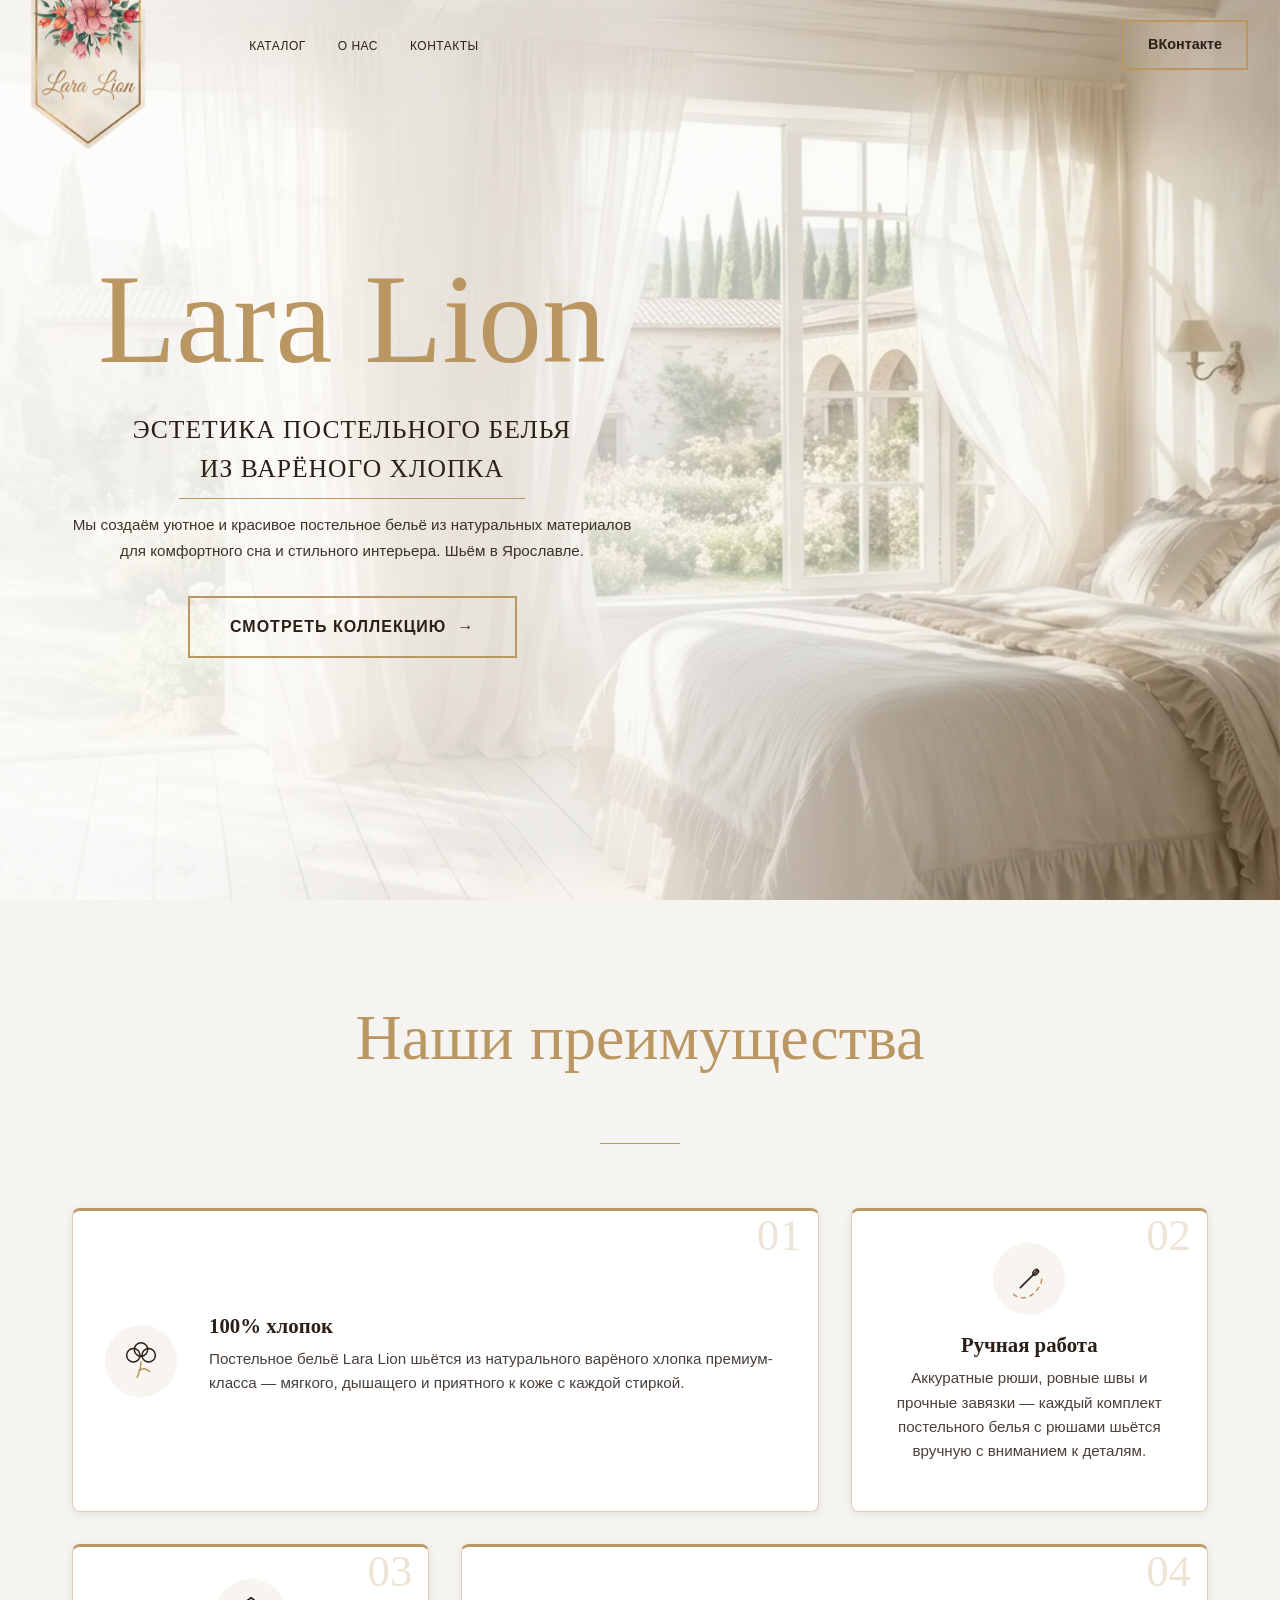
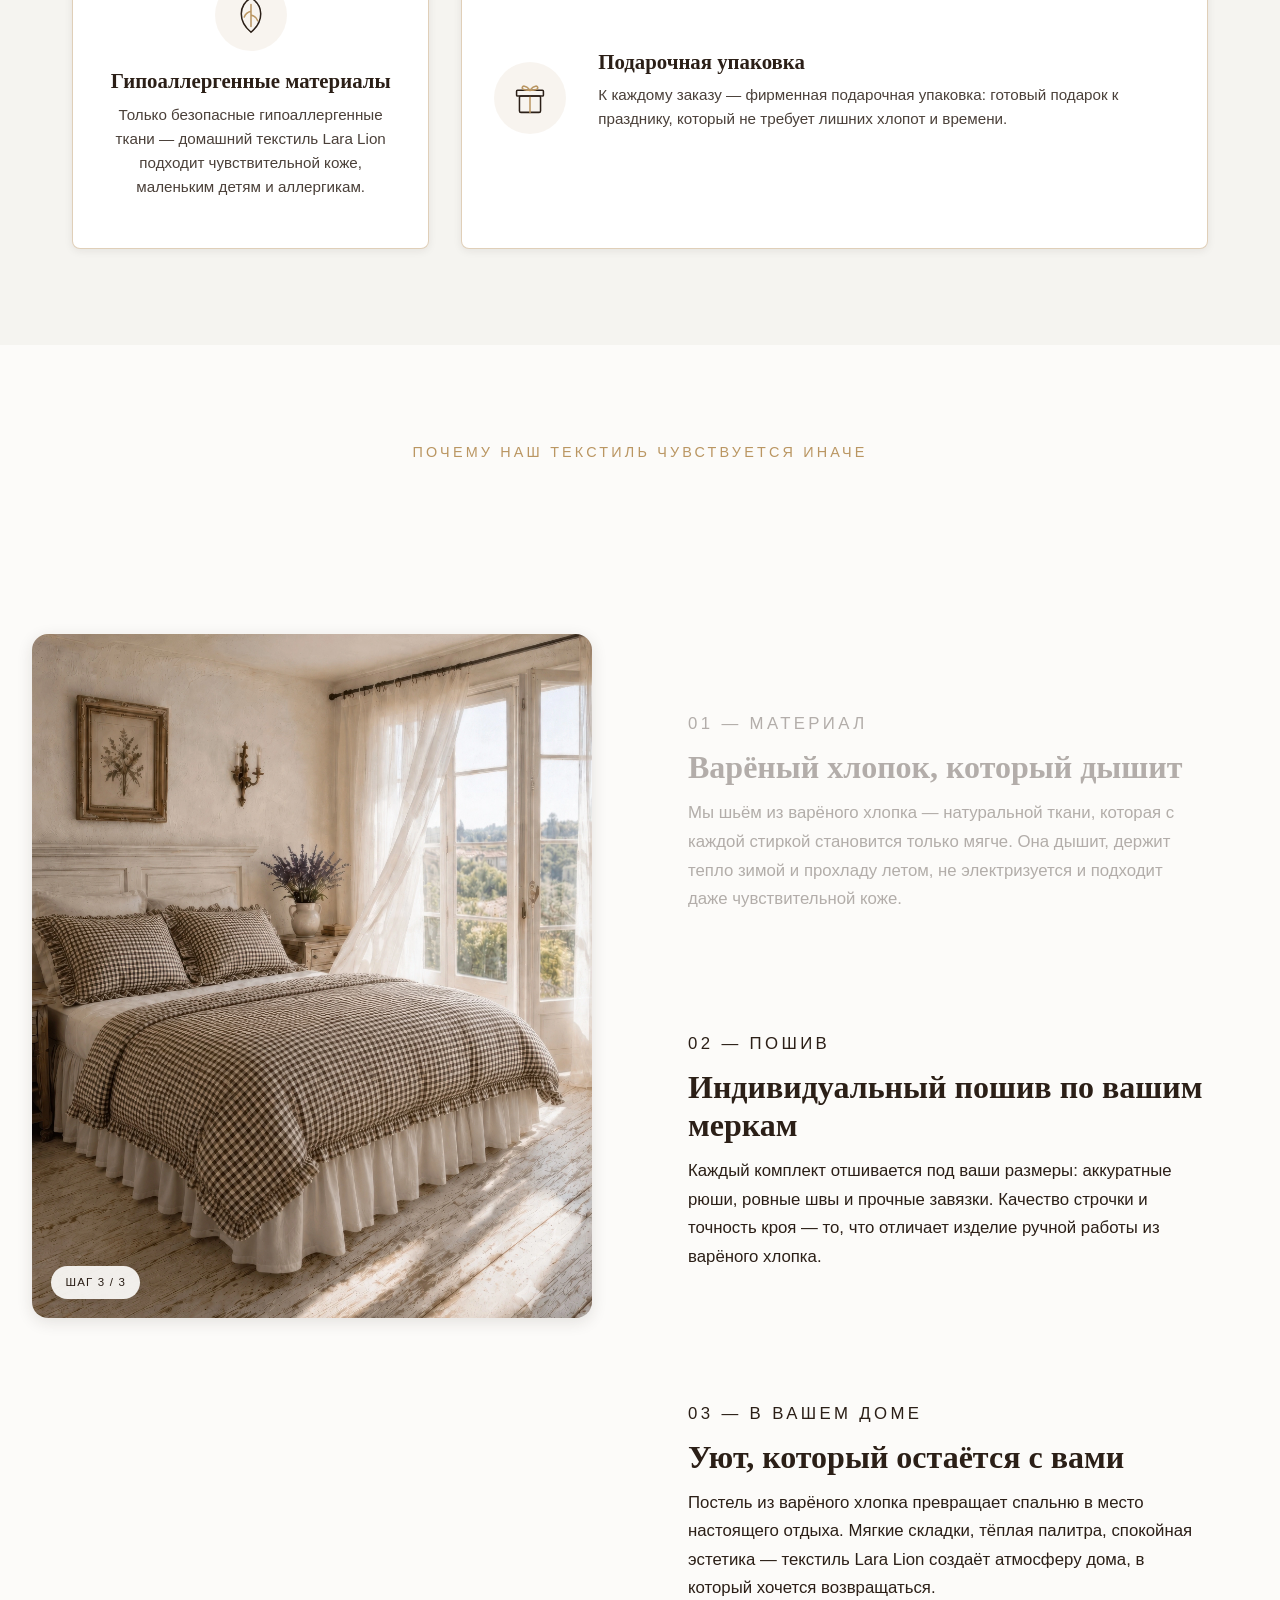
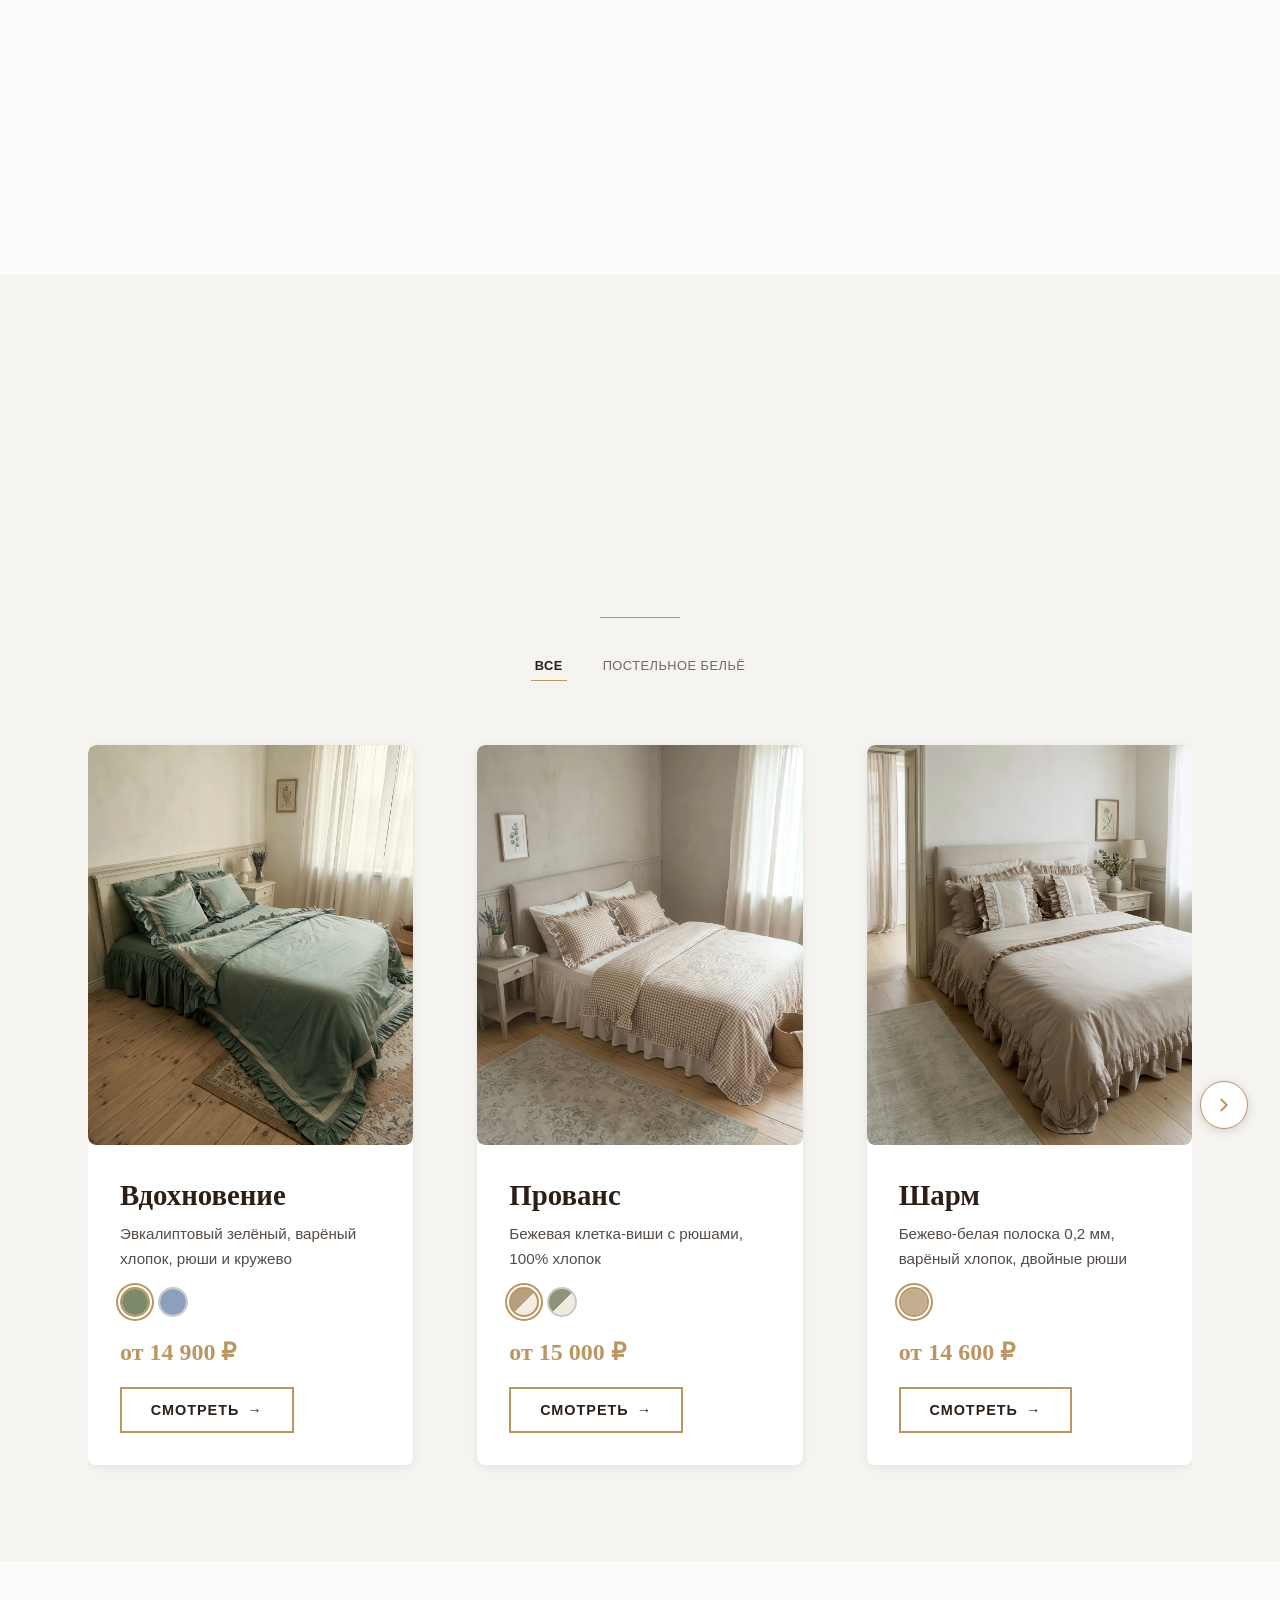
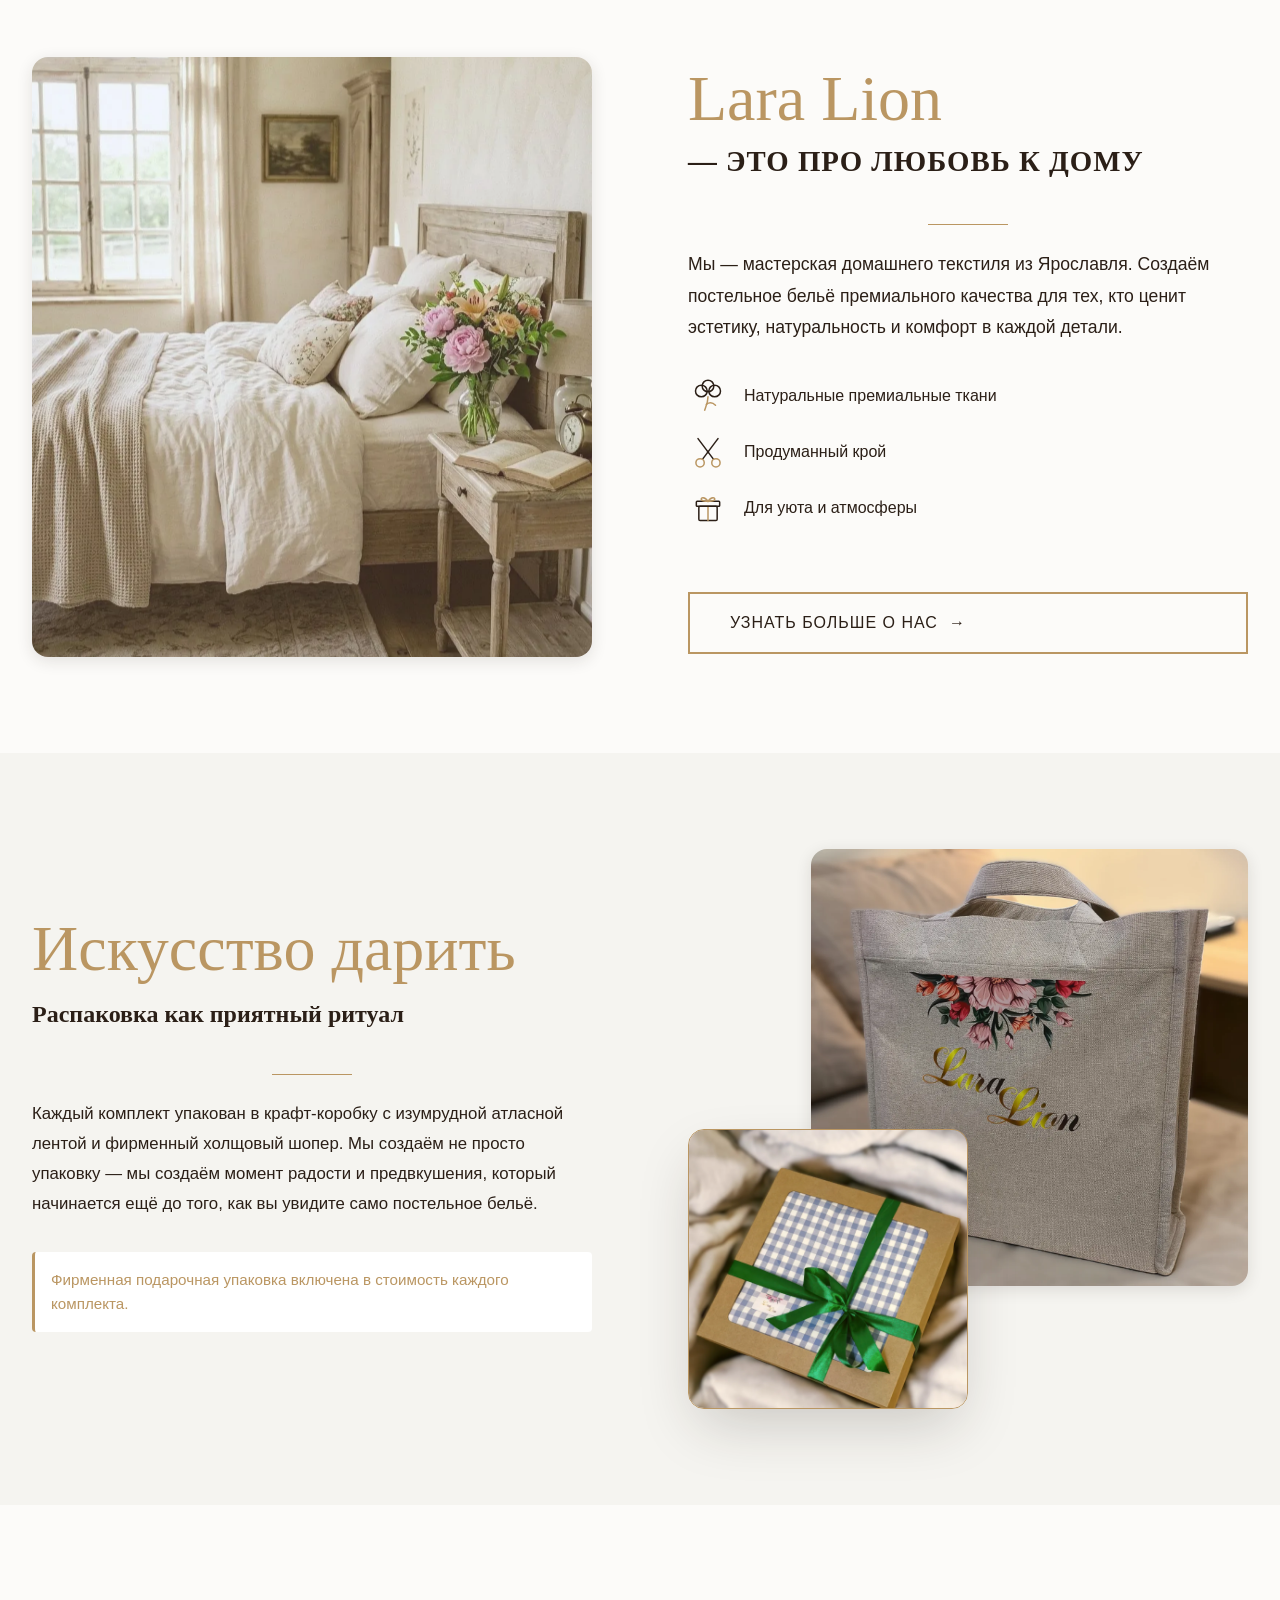
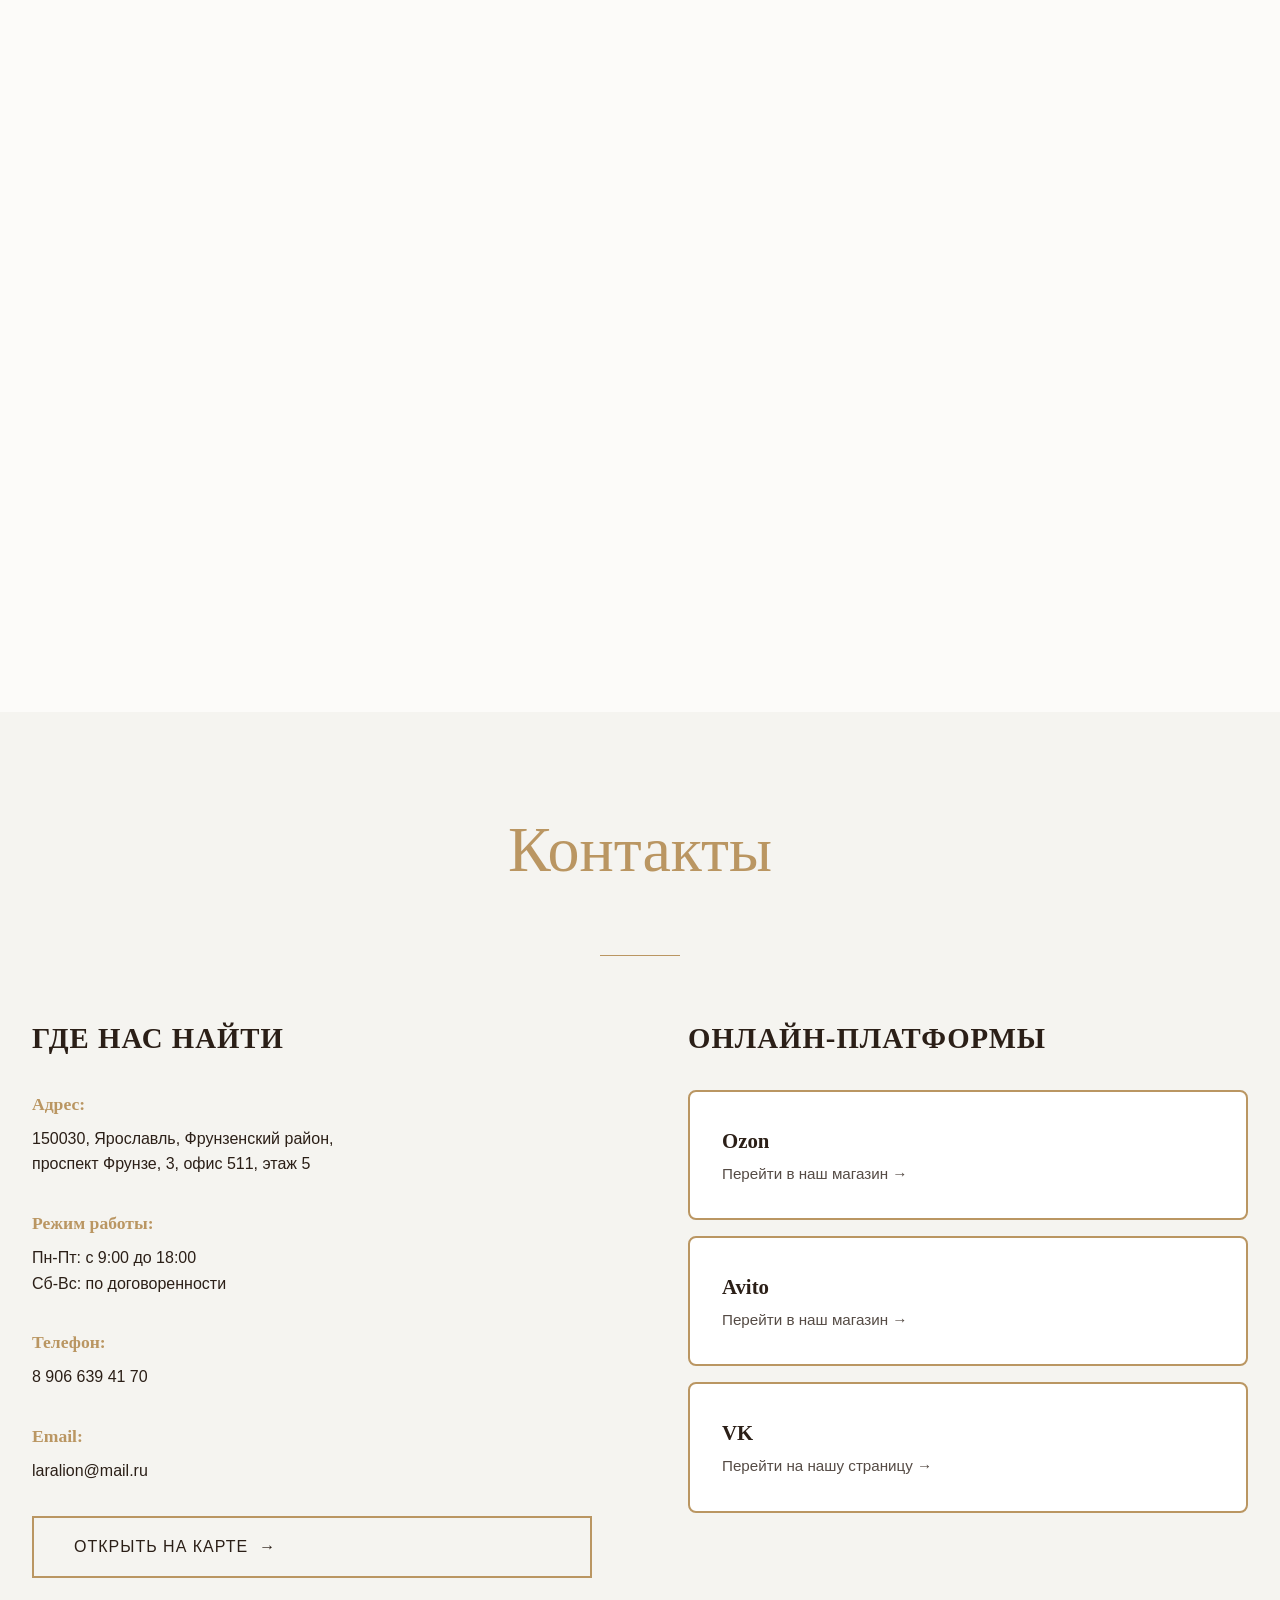
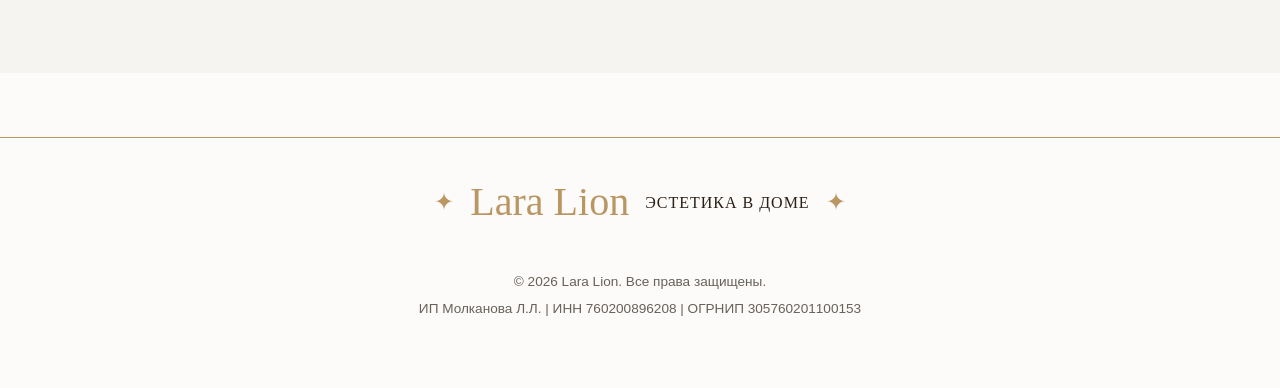
==== commit 27e54bed: "убрал из 2ого раздела слово "варёный"" ====
--- a/index.html
+++ b/index.html
@@ -364,7 +364,7 @@
                         </svg>
                     </span>
                     <div class="quality-content">
-                        <h3 class="quality-title">100% варёный хлопок</h3>
+                        <h3 class="quality-title">100% хлопок</h3>
                         <p class="quality-description">Постельное бельё Lara Lion шьётся из натурального варёного хлопка премиум-класса — мягкого, дышащего и приятного к коже с каждой стиркой.</p>
                     </div>
                 </li>
--- a/css/variables.css
+++ b/css/variables.css
@@ -37,6 +37,13 @@
     --radius-sm: 4px;
     --radius-md: 8px;
     --radius-lg: 16px;
+
+    /* Геометрия hero — общая для hero.css и header.css.
+       Ось меню шапки считается от МАКСИМАЛЬНОЙ ширины hero-колонки
+       (у .hero-content ещё есть width: 50%, поэтому точное совпадение
+       осей — от ~1333px; ниже — исторический сдвиг до ~30px). */
+    --hero-pad-x: 5vw;
+    --hero-content-max: min(50vw, 600px);
 }
 
 /* Адаптивные отступы для мобильных устройств */
--- a/css/header.css
+++ b/css/header.css
@@ -14,6 +14,9 @@
     display: flex;
     align-items: center;
     justify-content: space-between;
+    /* Полоса выравнивания: меню и CTA центрируются в её середине (45px),
+       герб выше полосы и свисает ниже — без компенсирующих отступов */
+    height: 90px;
 }
 
 /* Логотип слева */
@@ -35,6 +38,7 @@
     line-height: 0; /* убирает лишний нижний зазор inline-img */
     margin-right: 1rem;
     margin-top: -10px;
+    align-self: flex-start;
 }
 
 /* Световая полоса. Узкий тёплый янтарно-белый блик под наклоном.
@@ -95,11 +99,10 @@
     }
 }
 
-/* Навигация центрирована по горизонтали относительно надписи "Lara Lion"
-   (центр hero-content: padding 5% + половина его ширины min(50vw, 600px)) */
+/* Ось меню = центр колонки hero-текста (общие токены с hero.css) */
 header nav {
     position: absolute;
-    left: calc(5vw + min(50vw, 600px) / 2);
+    left: calc(var(--hero-pad-x) + var(--hero-content-max) / 2);
     top: 50%;
     transform: translate(-50%, -50%);
 }
@@ -109,7 +112,6 @@
     display: flex;
     gap: 2rem;
     list-style: none;
-    margin-top: -30px;
 }
 
 .header-nav a {
@@ -158,7 +160,6 @@
     border: 2px solid var(--accent-gold);
     border-radius: 0;
     transition: all var(--transition-normal);
-    margin-top: -30px;
 }
 
 .header-cta:hover {
--- a/css/hero.css
+++ b/css/hero.css
@@ -9,7 +9,7 @@
     display: flex;
     align-items: center;
     justify-content: flex-start;
-    padding: 0 5%;
+    padding: 0 var(--hero-pad-x);
     overflow: hidden;
     /* Фон за фото = linen (как #quality), чтобы сдвиг параллакса не оголял разрыв.
        isolation:isolate создаёт stacking-контекст: иначе фон #hero (z-index auto)
@@ -54,7 +54,7 @@
 /* Контентная область Hero */
 .hero-content {
     width: 50%;
-    max-width: 600px;
+    max-width: var(--hero-content-max);
     z-index: 10;
     position: relative;
     display: flex;
--- a/css/contacts.css
+++ b/css/contacts.css
@@ -4,7 +4,7 @@
 ============================================ */
 
 #contacts {
-    background-color: var(--bg-color);
+    background-color: var(--light-linen);   /* чередование: faq(bg) → contacts(linen) → footer(bg) */
     padding: var(--spacing-xl) 0;
 }
 
--- a/css/footer.css
+++ b/css/footer.css
@@ -4,7 +4,7 @@
 ============================================ */
 
 footer {
-    background-color: var(--light-linen);
+    background-color: var(--bg-color);   /* чередование: contacts(linen) → footer(bg) */
     padding: var(--spacing-lg) 0 var(--spacing-md) 0;
 }
 
--- a/css/animations.css
+++ b/css/animations.css
@@ -137,12 +137,6 @@
 
 .modal-close:hover {
     transform: rotate(90deg);
-}
-
-/* Плавное увеличение иконок блока about
-   (у иконок преимуществ — свои анимации в quality.css) */
-.about-feature-icon {
-    transition: transform 0.3s ease;
 }
 
 /* Плавное смещение ссылок маркетплейсов */
--- a/css/mobile-fixes.css
+++ b/css/mobile-fixes.css
@@ -63,9 +63,11 @@
     /* Интерактивные элементы — удобный тач-таргет ≥44px.
        Круглые иконочные кнопки исключены: им размер задаёт собственный
        width/height, а min-height вытянул бы их в овалы (кружки цвета,
-       точки слайдера, стрелки, крестики, кнопка «наверх»). */
+       точки слайдера, стрелки, крестики, кнопка «наверх»).
+       [hidden] исключён: display:inline-flex воскрешал бы скрытые кнопки
+       (вкладки пустых категорий каталога). */
     a,
-    button:not(.color-swatch):not(.slider-dot):not(.slider-arrow):not(.catalog-arrow):not(.modal-close):not(.lightbox-close):not(.lightbox-arrow):not(.to-top):not(.mobile-menu-close) {
+    button:not([hidden]):not(.color-swatch):not(.slider-dot):not(.slider-arrow):not(.catalog-arrow):not(.modal-close):not(.lightbox-close):not(.lightbox-arrow):not(.to-top):not(.mobile-menu-close) {
         min-height: 44px;
         display: inline-flex;
         align-items: center;
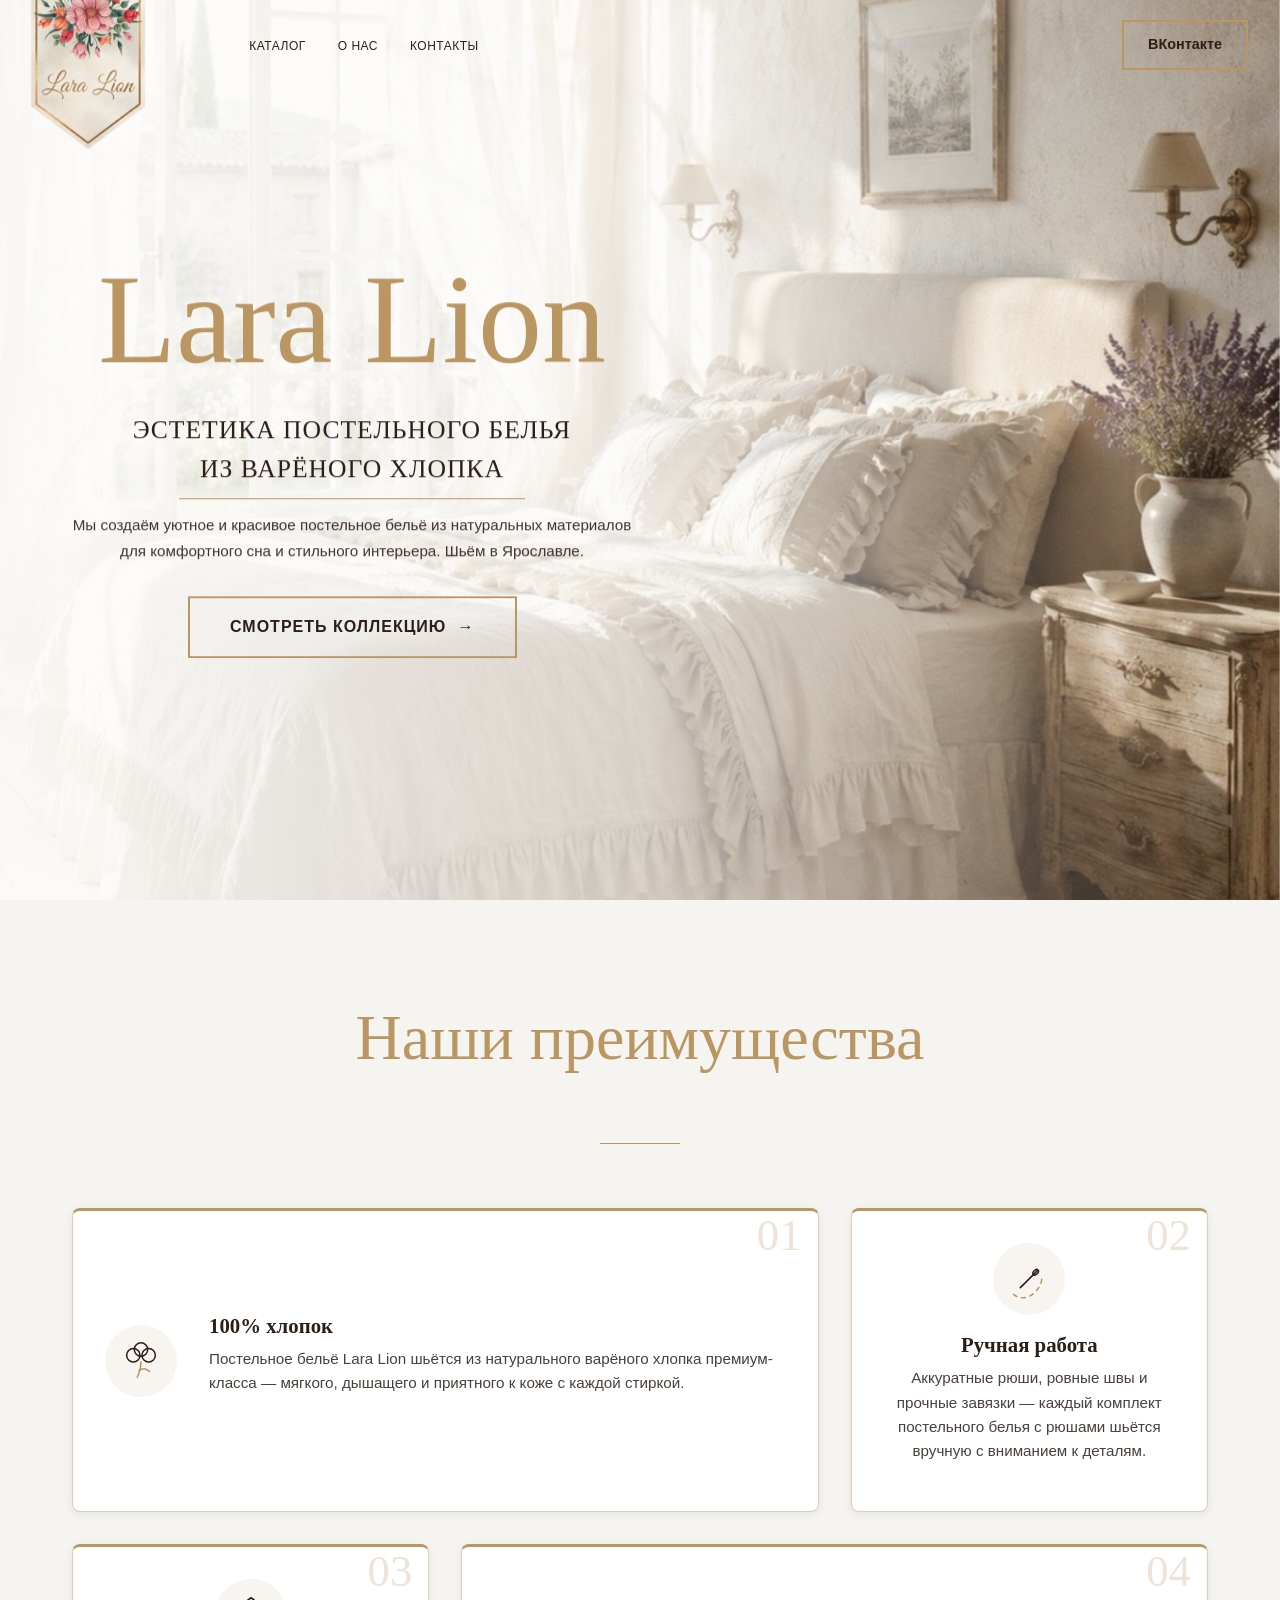
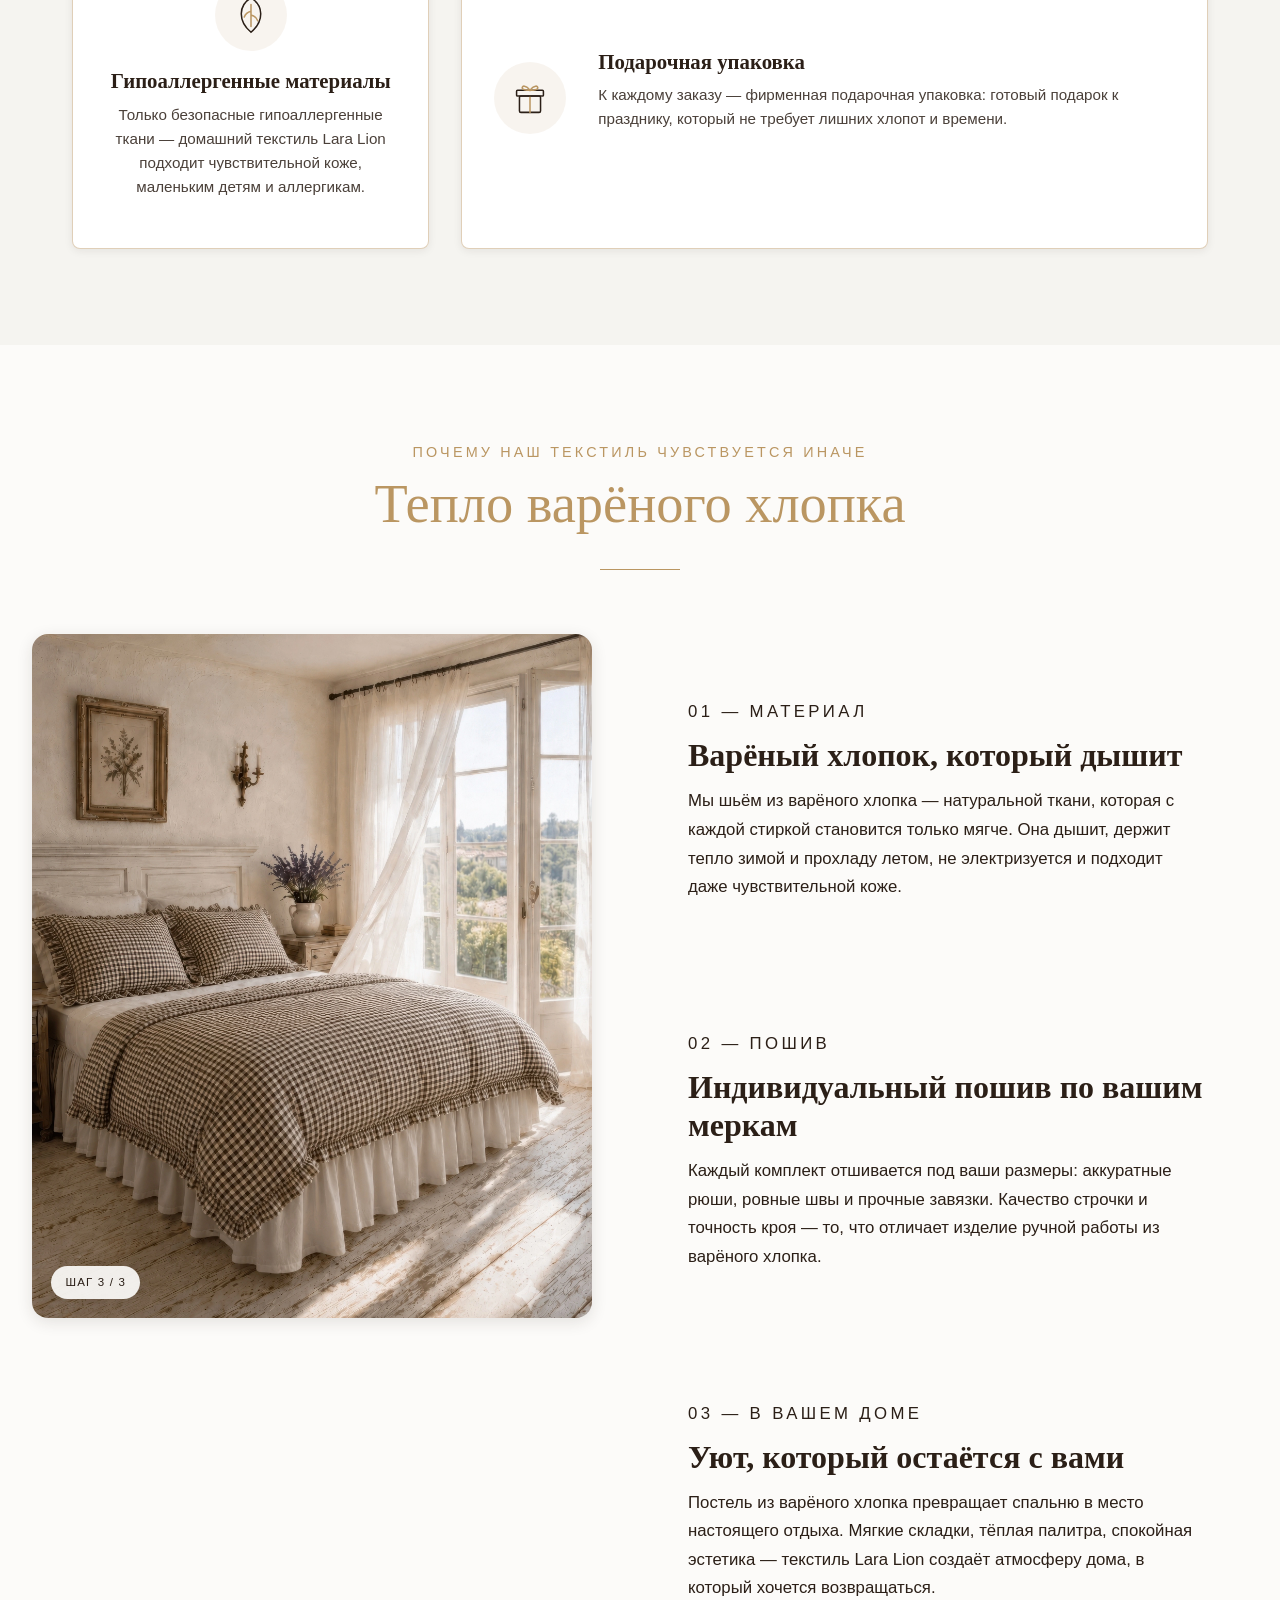
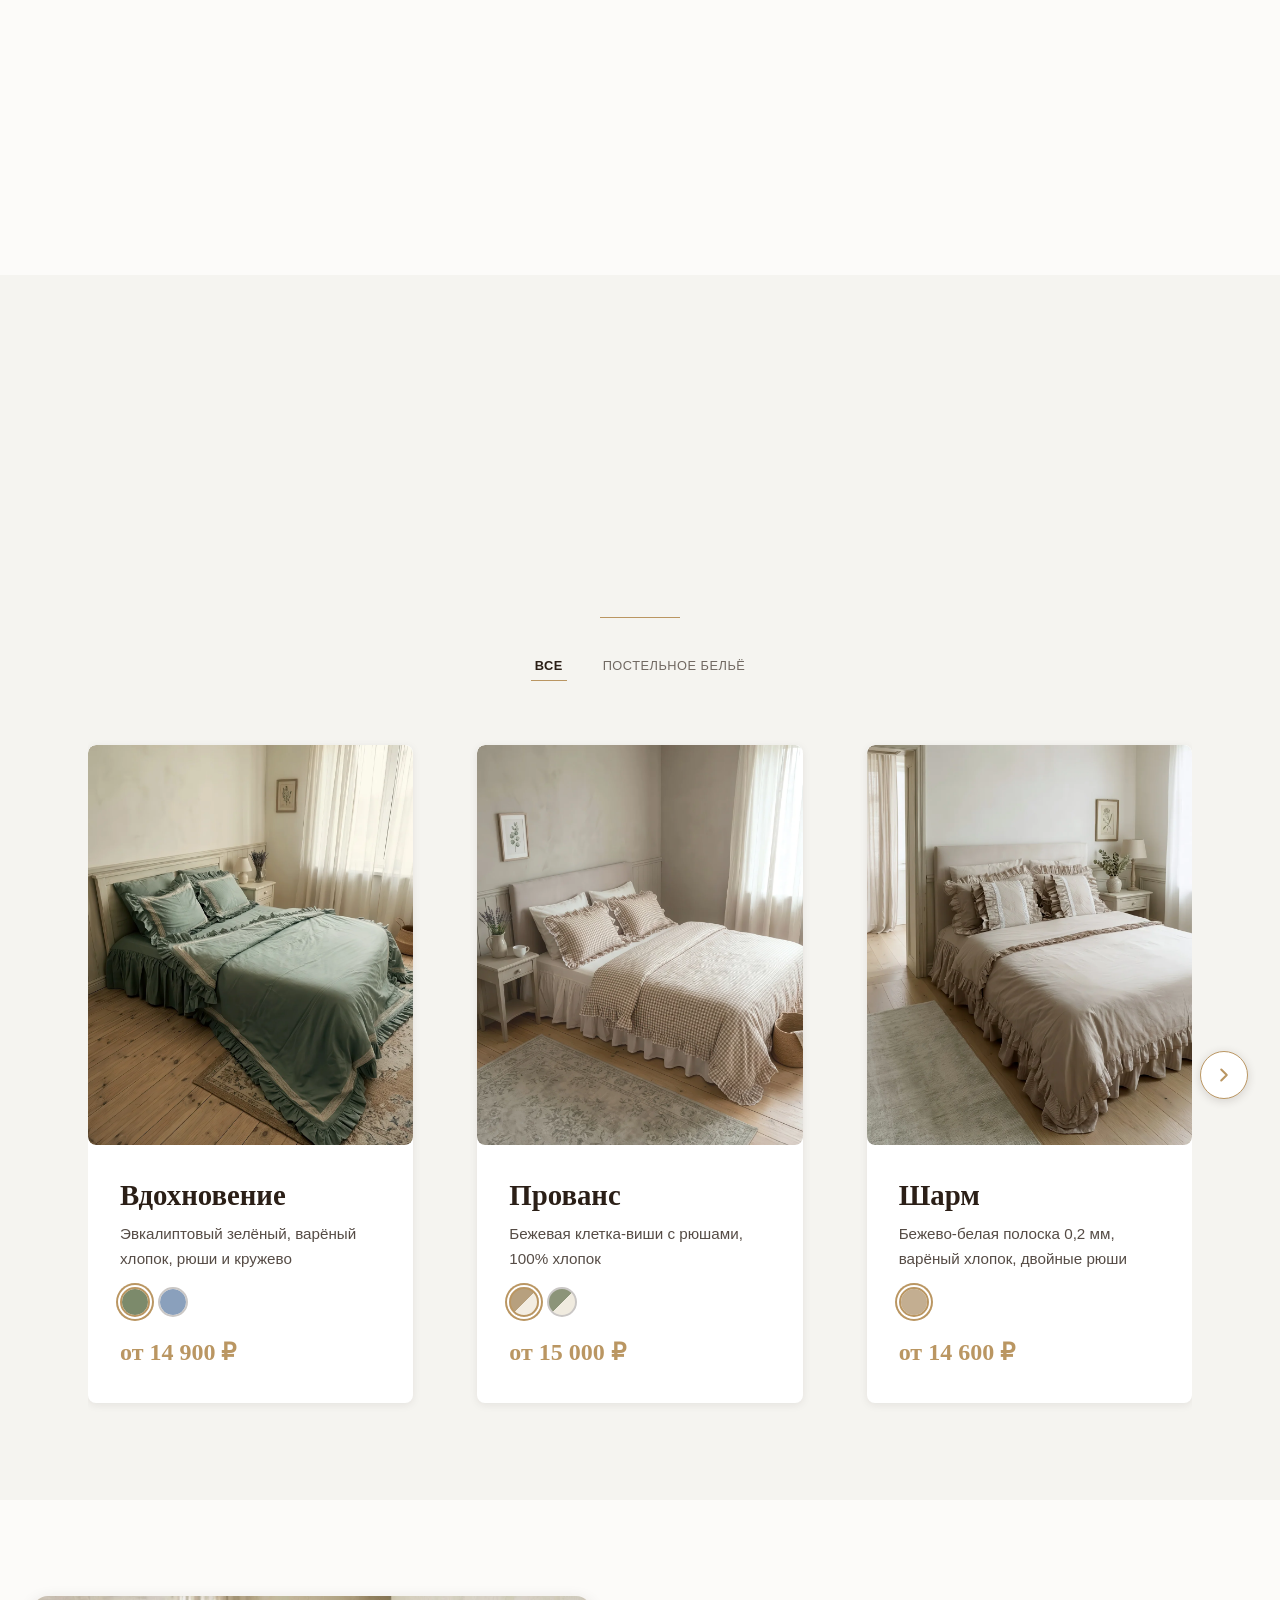
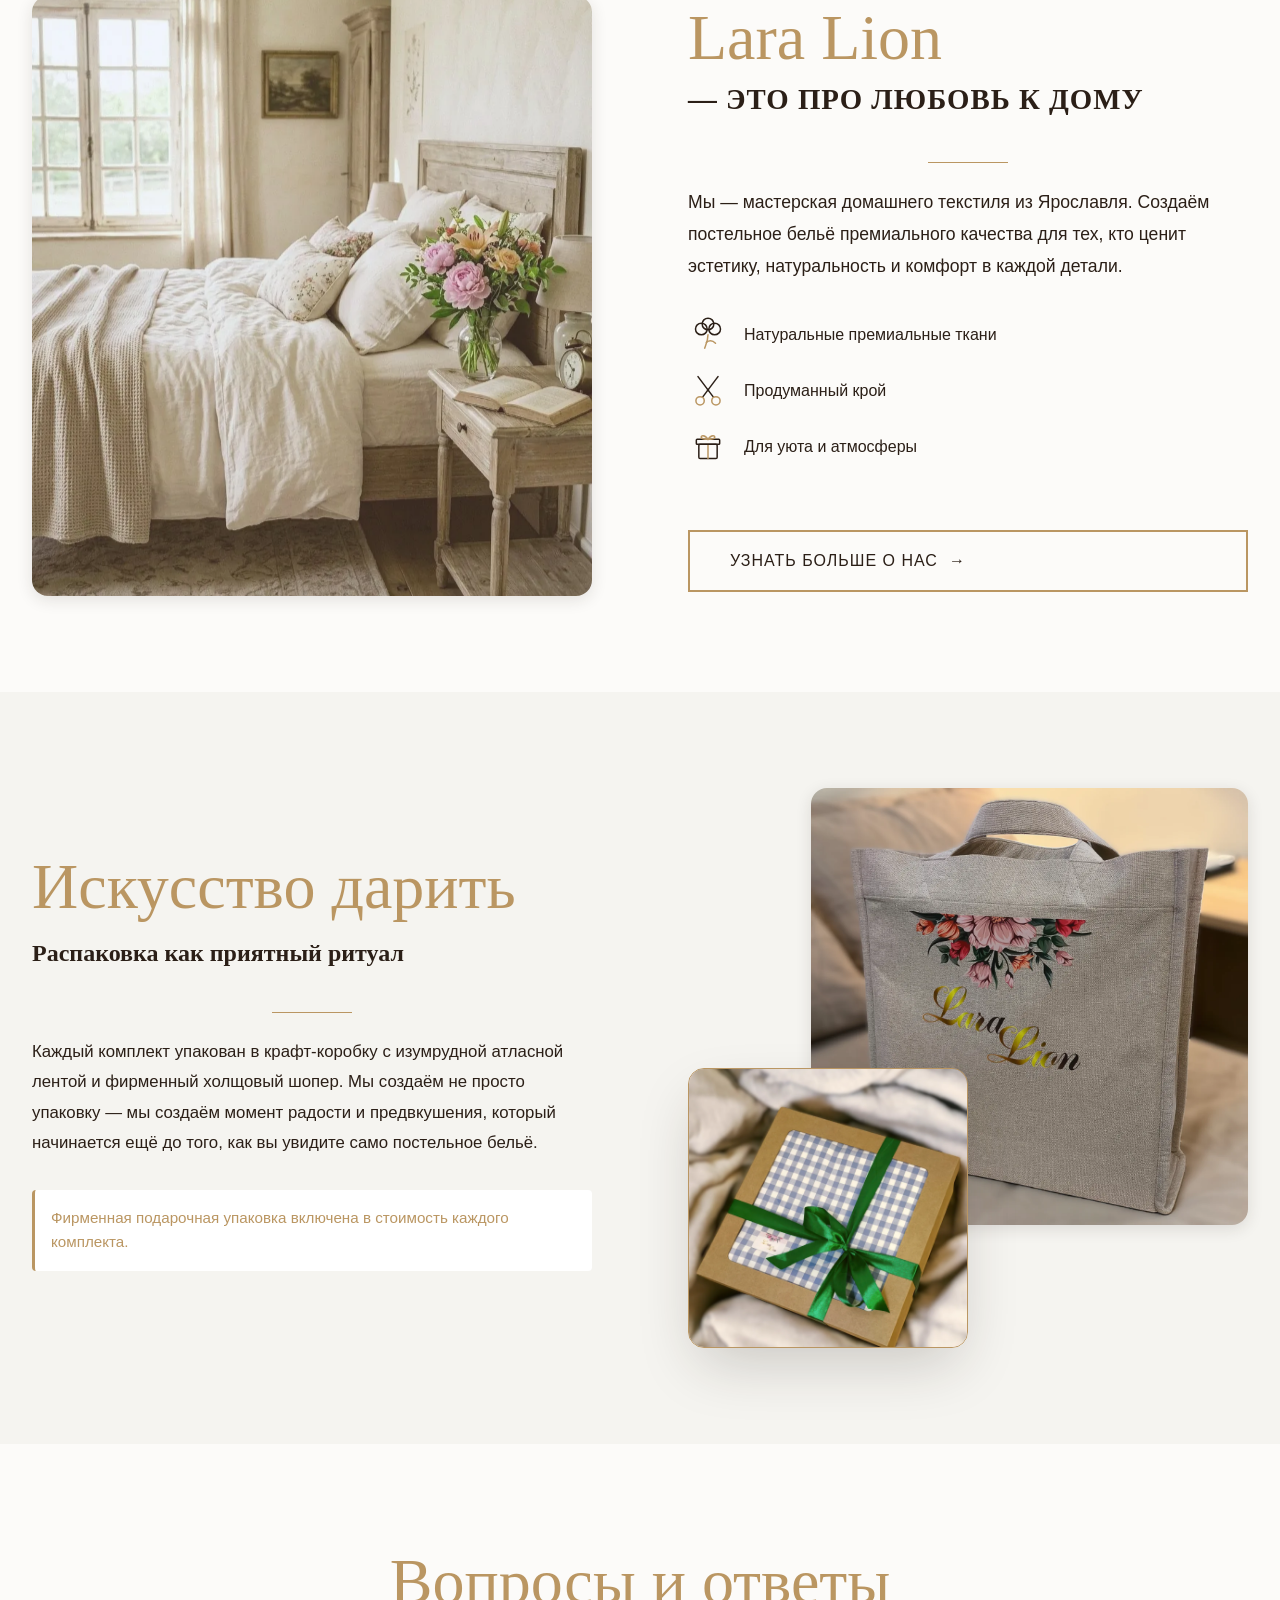
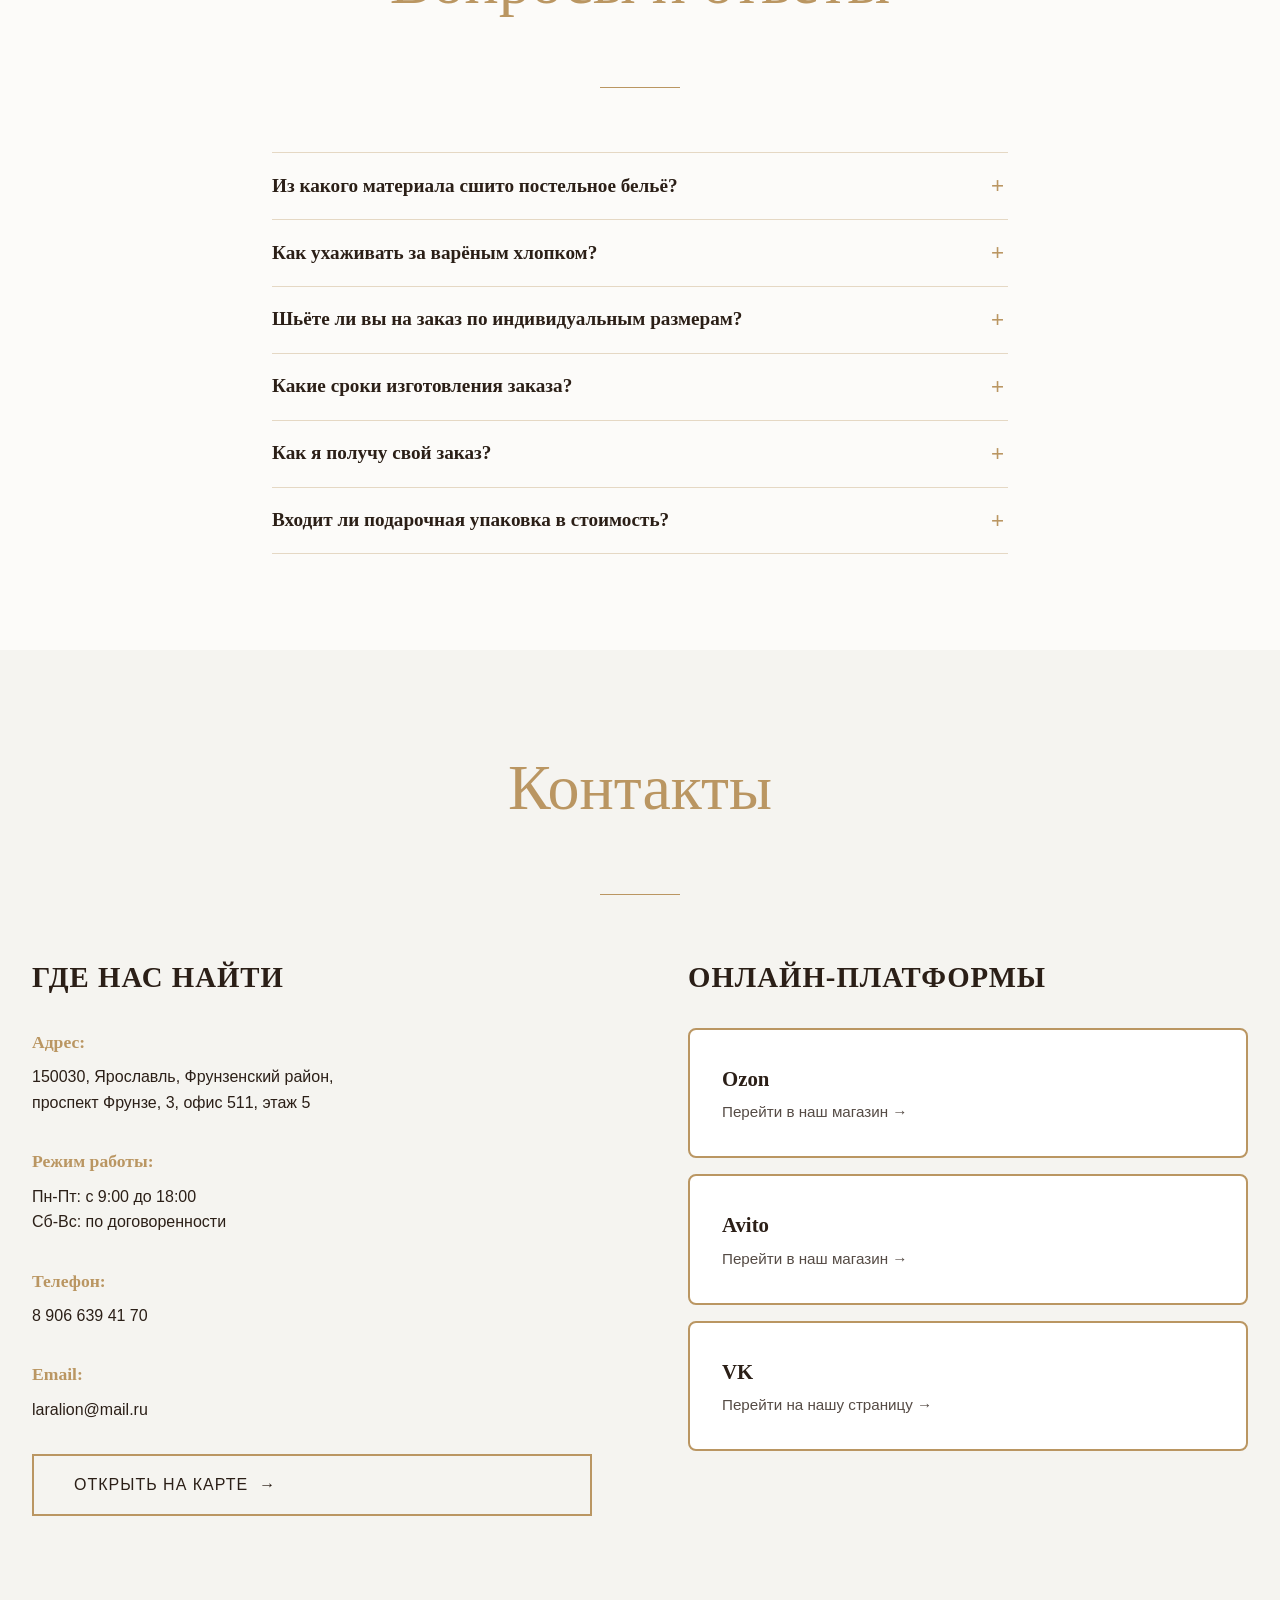
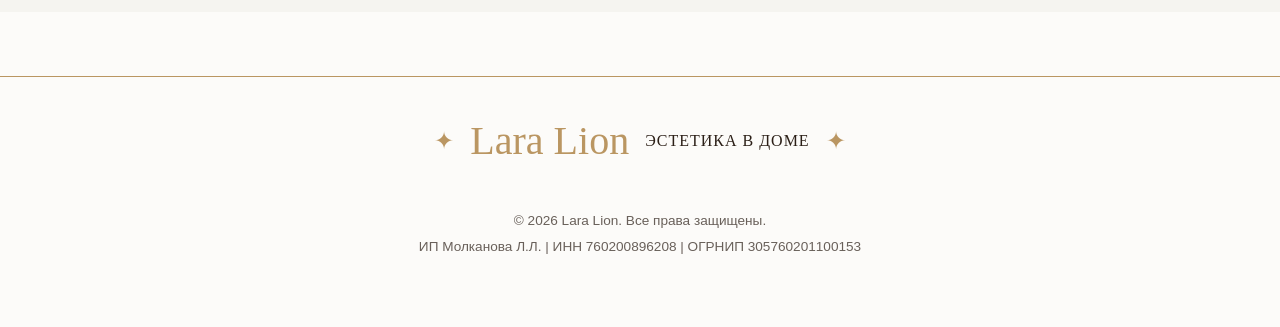
==== commit 552fa5ff: "Каталог: кнопка «Смотреть» заменена гибридом — вуаль на фото (десктоп, hover/focus) + круглая золота" ====
--- a/index.html
+++ b/index.html
@@ -516,9 +516,13 @@
                 </button>
                 <div class="catalog-viewport">
                     <div class="collections-grid"><!-- prerender:cards:start -->
-                <article class="collection-card" data-product="vdohnovenie" data-category="bedding">
+                <article class="collection-card" data-product="vdohnovenie" data-category="bedding" tabindex="0" aria-label="Вдохновение — открыть карточку товара">
                     <div class="collection-image-wrapper">
                         <img src="./collections/vdohnovenie-zelenyy-1.webp" alt="Комплект постельного белья Вдохновение из варёного хлопка с рюшами и кружевом, эвкалиптовый зелёный" class="collection-image" loading="lazy">
+                        <div class="card-veil" aria-hidden="true">
+                            <span>Смотреть</span>
+                            <span class="card-veil-arrow">→</span>
+                        </div>
                     </div>
                     <div class="collection-content">
                         <h3 class="collection-name">Вдохновение</h3>
@@ -529,16 +533,21 @@
                             <button type="button" class="color-swatch " aria-label="Цвет: Синий" data-color="Синий" data-image="./collections/vdohnovenie-siniy-1.webp" data-description="Пыльно-голубой, варёный хлопок, рюши и кружево" title="Синий" style="background-color: #8AA0BC"></button>
                         </div>
 
-                        <p class="collection-price">от 14 900 ₽</p>
-                        <button type="button" class="collection-btn">
-                            <span>Смотреть</span>
-                            <span>→</span>
-                        </button>
+                        <div class="price-row">
+                            <p class="collection-price">от 14 900 ₽</p>
+                            <button type="button" class="collection-circle" tabindex="-1" aria-label="Смотреть — Вдохновение">
+                                <svg viewBox="0 0 24 24" fill="none" stroke="currentColor" stroke-width="2.25" stroke-linecap="round" stroke-linejoin="round" aria-hidden="true" focusable="false"><line x1="5" y1="12" x2="19" y2="12"></line><polyline points="12 5 19 12 12 19"></polyline></svg>
+                            </button>
+                        </div>
                     </div>
                 </article>
-                <article class="collection-card" data-product="provans" data-category="bedding">
+                <article class="collection-card" data-product="provans" data-category="bedding" tabindex="0" aria-label="Прованс — открыть карточку товара">
                     <div class="collection-image-wrapper">
                         <img src="./collections/provans-bezhevyy-1.webp" alt="Комплект постельного белья Прованс в клетку-виши с рюшами, бежевый, 100% хлопок" class="collection-image" loading="lazy">
+                        <div class="card-veil" aria-hidden="true">
+                            <span>Смотреть</span>
+                            <span class="card-veil-arrow">→</span>
+                        </div>
                     </div>
                     <div class="collection-content">
                         <h3 class="collection-name">Прованс</h3>
@@ -549,16 +558,21 @@
                             <button type="button" class="color-swatch " aria-label="Цвет: Зелёный" data-color="Зелёный" data-image="./collections/provans-zelenyy-1.webp" data-description="Зелёная клетка-виши с рюшами, 100% хлопок" title="Зелёный" style="background: linear-gradient(135deg, #8C9479 0 50%, #F0EBDF 50% 100%)"></button>
                         </div>
 
-                        <p class="collection-price">от 15 000 ₽</p>
-                        <button type="button" class="collection-btn">
-                            <span>Смотреть</span>
-                            <span>→</span>
-                        </button>
+                        <div class="price-row">
+                            <p class="collection-price">от 15 000 ₽</p>
+                            <button type="button" class="collection-circle" tabindex="-1" aria-label="Смотреть — Прованс">
+                                <svg viewBox="0 0 24 24" fill="none" stroke="currentColor" stroke-width="2.25" stroke-linecap="round" stroke-linejoin="round" aria-hidden="true" focusable="false"><line x1="5" y1="12" x2="19" y2="12"></line><polyline points="12 5 19 12 12 19"></polyline></svg>
+                            </button>
+                        </div>
                     </div>
                 </article>
-                <article class="collection-card" data-product="sharm" data-category="bedding">
+                <article class="collection-card" data-product="sharm" data-category="bedding" tabindex="0" aria-label="Шарм — открыть карточку товара">
                     <div class="collection-image-wrapper">
                         <img src="./collections/sharm-1.webp" alt="Комплект постельного белья Шарм из варёного хлопка с двойными рюшами, бежево-белая полоска 0,2 мм" class="collection-image" loading="lazy">
+                        <div class="card-veil" aria-hidden="true">
+                            <span>Смотреть</span>
+                            <span class="card-veil-arrow">→</span>
+                        </div>
                     </div>
                     <div class="collection-content">
                         <h3 class="collection-name">Шарм</h3>
@@ -568,16 +582,21 @@
                             <button type="button" class="color-swatch active" aria-label="Цвет: Натуральный" data-color="Натуральный" data-image="./collections/sharm-1.webp" data-description="Бежево-белая полоска 0,2 мм, варёный хлопок, двойные рюши" title="Натуральный" style="background-color: #C3AE91"></button>
                         </div>
 
-                        <p class="collection-price">от 14 600 ₽</p>
-                        <button type="button" class="collection-btn">
-                            <span>Смотреть</span>
-                            <span>→</span>
-                        </button>
+                        <div class="price-row">
+                            <p class="collection-price">от 14 600 ₽</p>
+                            <button type="button" class="collection-circle" tabindex="-1" aria-label="Смотреть — Шарм">
+                                <svg viewBox="0 0 24 24" fill="none" stroke="currentColor" stroke-width="2.25" stroke-linecap="round" stroke-linejoin="round" aria-hidden="true" focusable="false"><line x1="5" y1="12" x2="19" y2="12"></line><polyline points="12 5 19 12 12 19"></polyline></svg>
+                            </button>
+                        </div>
                     </div>
                 </article>
-                <article class="collection-card" data-product="klassika" data-category="bedding">
+                <article class="collection-card" data-product="klassika" data-category="bedding" tabindex="0" aria-label="Классика — открыть карточку товара">
                     <div class="collection-image-wrapper">
                         <img src="./collections/klassika-1.webp" alt="Комплект постельного белья Классика из варёного хлопка в клетку, кофейно-коричневый" class="collection-image" loading="lazy">
+                        <div class="card-veil" aria-hidden="true">
+                            <span>Смотреть</span>
+                            <span class="card-veil-arrow">→</span>
+                        </div>
                     </div>
                     <div class="collection-content">
                         <h3 class="collection-name">Классика</h3>
@@ -587,11 +606,12 @@
                             <button type="button" class="color-swatch active" aria-label="Цвет: Коричневый" data-color="Коричневый" data-image="./collections/klassika-1.webp" data-description="Кофейно-коричневый, варёный хлопок в клетку" title="Коричневый" style="background-color: #7E5B43"></button>
                         </div>
 
-                        <p class="collection-price">от 7 400 ₽</p>
-                        <button type="button" class="collection-btn">
-                            <span>Смотреть</span>
-                            <span>→</span>
-                        </button>
+                        <div class="price-row">
+                            <p class="collection-price">от 7 400 ₽</p>
+                            <button type="button" class="collection-circle" tabindex="-1" aria-label="Смотреть — Классика">
+                                <svg viewBox="0 0 24 24" fill="none" stroke="currentColor" stroke-width="2.25" stroke-linecap="round" stroke-linejoin="round" aria-hidden="true" focusable="false"><line x1="5" y1="12" x2="19" y2="12"></line><polyline points="12 5 19 12 12 19"></polyline></svg>
+                            </button>
+                        </div>
                     </div>
                 </article>
                     <!-- prerender:cards:end --></div>
--- a/css/collections.css
+++ b/css/collections.css
@@ -187,7 +187,8 @@
 @media (prefers-reduced-motion: reduce) {
     .collections-grid,
     .catalog-filter,
-    .catalog-filter::after {
+    .catalog-filter::after,
+    .card-veil {
         transition: none;
     }
 }
@@ -324,59 +325,100 @@
     background-color: #8FBC8F;
 }
 
+/* Нижний ряд: цена + круглая стрелка.
+   Прижат к низу карточки → низ на одной высоте во всех карточках
+   независимо от длины описания */
+.price-row {
+    margin-top: auto;
+    display: flex;
+    align-items: center;
+    justify-content: space-between;
+    gap: var(--spacing-sm);
+}
+
 /* Цена */
 .collection-price {
     font-family: var(--font-heading);
     font-size: 1.5rem;
     font-weight: 600;
     color: var(--accent-gold);
-    margin-bottom: var(--spacing-sm);
-    /* Прижать цену+кнопку к низу карточки → блок «Смотреть» на одной высоте
-       во всех карточках независимо от длины описания */
-    margin-top: auto;
-}
-
-/* Кнопка "Смотреть" */
-.collection-btn {
-    display: inline-flex;
+    margin: 0;
+}
+
+/* Круглая золотая стрелка (приём catalog-arrow) — тач-аффорданс
+   «карточку можно открыть». Декорация поверх клика по всей карточке:
+   её click просто всплывает в делегированный обработчик catalog-render.js.
+   На десктопе с курсором скрывается — там работает вуаль (медиа ниже). */
+.collection-circle {
+    width: 44px;
+    height: 44px;
+    flex: 0 0 44px;
+    display: flex;
     align-items: center;
+    justify-content: center;
+    padding: 0;
+    color: var(--accent-gold);
+    background-color: var(--card-bg);
+    border: 1px solid var(--accent-gold);
+    border-radius: 50%;
+    cursor: pointer;
+}
+
+.collection-circle svg {
+    width: 20px;
+    height: 20px;
+    display: block;
+}
+
+/* Вуаль «Смотреть» по низу фото — десктопный аффорданс.
+   По умолчанию (тач-устройства) выключена; включается в hover-медиа ниже. */
+.card-veil {
+    display: none;
+    position: absolute;
+    left: 0;
+    right: 0;
+    bottom: 0;
+    align-items: center;
+    justify-content: center;
     gap: 0.5rem;
-    /* Не растягиваться на всю ширину в flex-колонке контента */
-    align-self: flex-start;
-    padding: 0.8rem 1.8rem;
-    background-color: transparent;
+    padding: 0.95rem 1rem;
+    background-color: rgba(252, 251, 249, 0.92);
+    font-size: 0.8rem;
+    font-weight: 600;
+    letter-spacing: 2px;
+    text-transform: uppercase;
     color: var(--text-color);
-    font-size: 0.9rem;
-    font-weight: 600;
-    letter-spacing: 1px;
-    text-transform: uppercase;
-    border: 2px solid var(--accent-gold);
-    border-radius: 0;
-    cursor: pointer;
-    transition: all var(--transition-normal);
-    position: relative;
-    overflow: hidden;
-}
-
-.collection-btn::after {
-    content: '';
-    position: absolute;
-    bottom: 0;
-    left: 50%;
-    transform: translateX(-50%);
-    width: 0;
-    height: 2px;
-    background-color: var(--accent-gold);
-    transition: width var(--transition-normal);
-}
-
-.collection-btn:hover {
-    background-color: var(--accent-gold);
-    color: var(--text-color);
-}
-
-.collection-btn:hover::after {
-    width: 80%;
+    transform: translateY(101%);
+    transition: transform 0.45s cubic-bezier(0.22, 1, 0.36, 1);
+}
+
+.card-veil-arrow {
+    color: var(--accent-gold);
+}
+
+/* Десктоп с настоящим курсором: вуаль вместо стрелки.
+   Условие то же, что у hover-подъёма карточки: планшеты без мыши
+   (iPad и т.п. — hover: none) остаются со стрелкой при любой ширине. */
+@media (hover: hover) and (min-width: 769px) {
+    .collection-circle {
+        display: none;
+    }
+
+    .card-veil {
+        display: flex;
+    }
+
+    .collection-card:hover .card-veil,
+    .collection-card:focus-visible .card-veil {
+        transform: translateY(0);
+    }
+}
+
+/* Карточка — вход с клавиатуры (tabindex="0" в шаблоне, Enter открывает окно
+   — catalog-render.js). :focus-visible — обводка только при Tab-навигации. */
+.collection-card:focus-visible {
+    outline: 2px solid var(--accent-gold);
+    outline-offset: 3px;
 }
 
 /* Адаптивность */
@@ -496,10 +538,4 @@
     .collection-price {
         font-size: 1.2rem;
     }
-
-    .collection-btn {
-        width: 100%;
-        justify-content: center;
-        padding: 0.75rem 1.5rem;
-    }
-}
+}
--- a/css/animations.css
+++ b/css/animations.css
@@ -50,7 +50,6 @@
 
 /* Hover-эффекты для кнопок */
 .btn,
-.collection-btn,
 .marketplace-btn,
 .header-cta {
     position: relative;
@@ -58,7 +57,6 @@
 }
 
 .btn::before,
-.collection-btn::before,
 .marketplace-btn::before,
 .header-cta::before {
     content: '';
@@ -75,7 +73,6 @@
 }
 
 .btn:hover::before,
-.collection-btn:hover::before,
 .marketplace-btn:hover::before,
 .header-cta:hover::before {
     width: 300%;
--- a/css/mobile-fixes.css
+++ b/css/mobile-fixes.css
@@ -47,8 +47,7 @@
 
     /* Кнопки на всю ширину для удобства */
     .btn,
-    .hero-cta,
-    .collection-btn {
+    .hero-cta {
         width: 100%;
         max-width: 100%;
         justify-content: center;
@@ -67,7 +66,7 @@
        [hidden] исключён: display:inline-flex воскрешал бы скрытые кнопки
        (вкладки пустых категорий каталога). */
     a,
-    button:not([hidden]):not(.color-swatch):not(.slider-dot):not(.slider-arrow):not(.catalog-arrow):not(.modal-close):not(.lightbox-close):not(.lightbox-arrow):not(.to-top):not(.mobile-menu-close) {
+    button:not([hidden]):not(.color-swatch):not(.slider-dot):not(.slider-arrow):not(.catalog-arrow):not(.collection-circle):not(.modal-close):not(.lightbox-close):not(.lightbox-arrow):not(.to-top):not(.mobile-menu-close) {
         min-height: 44px;
         display: inline-flex;
         align-items: center;
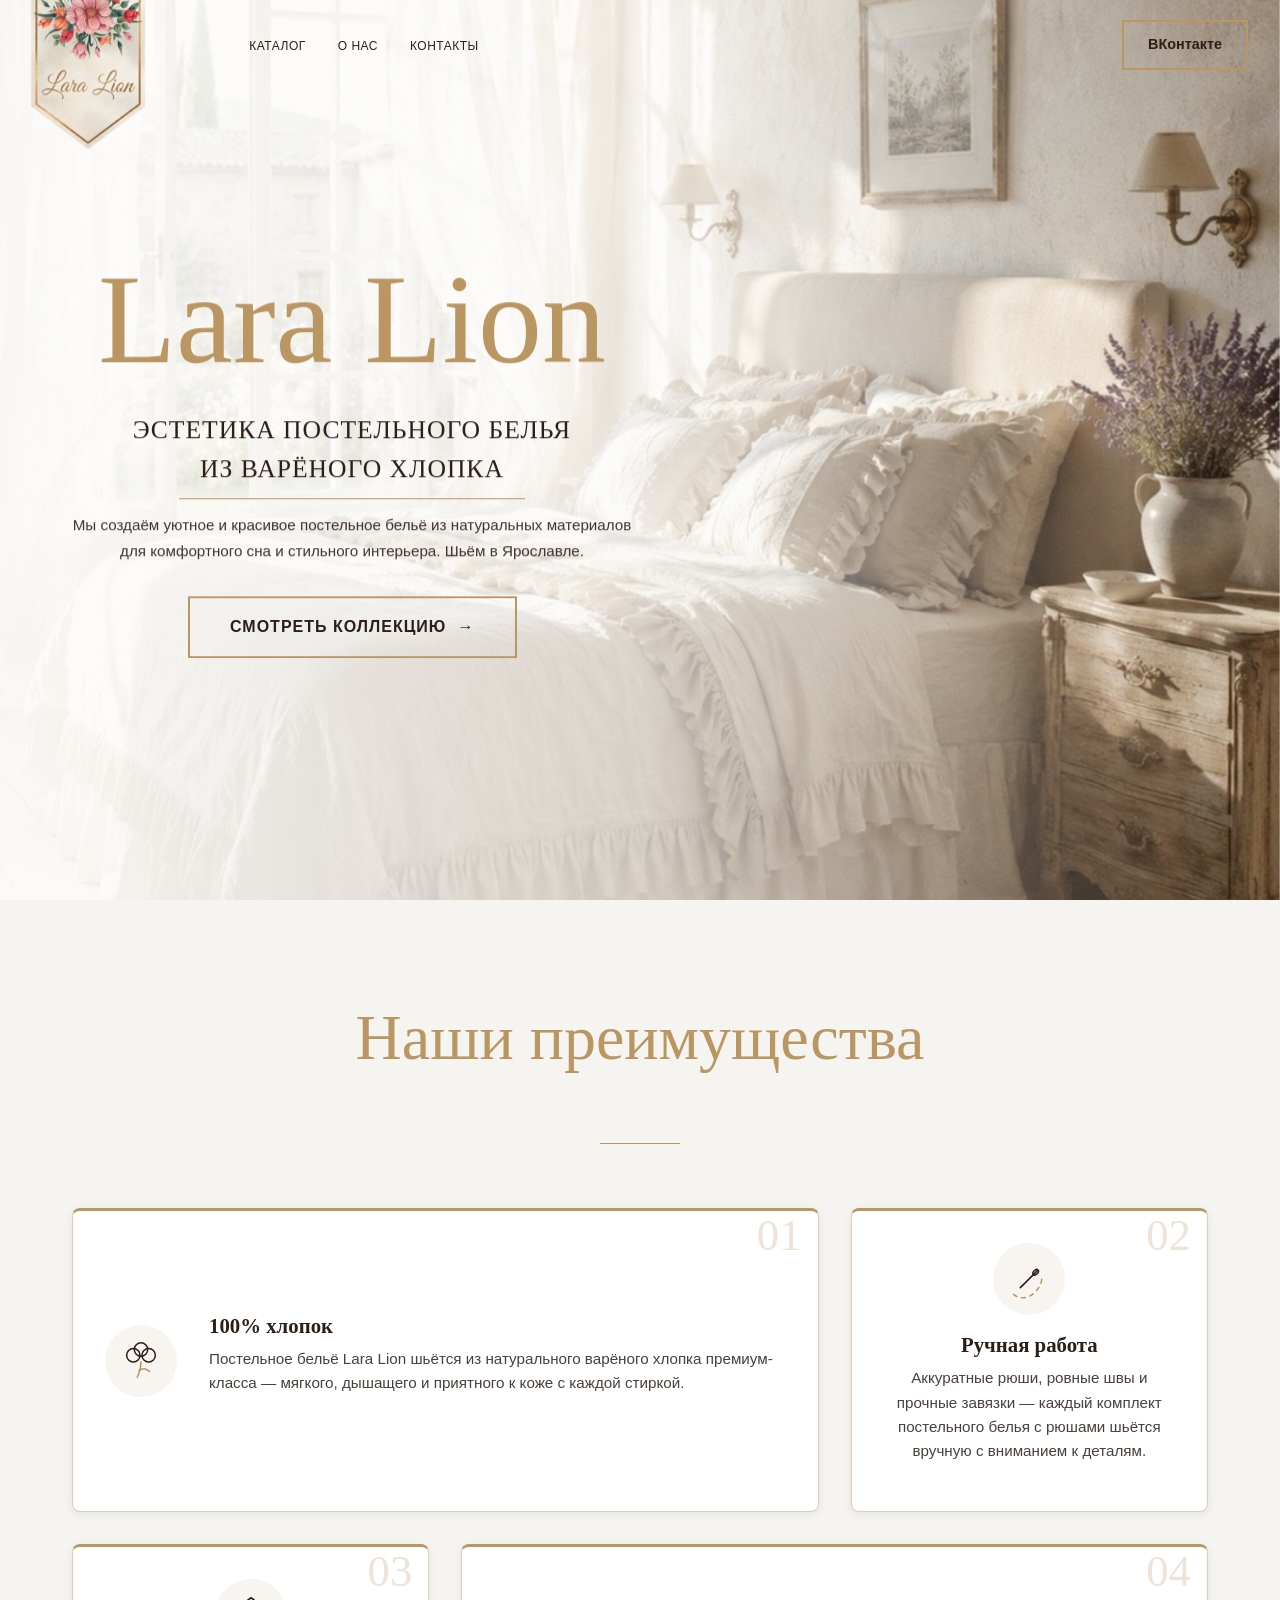
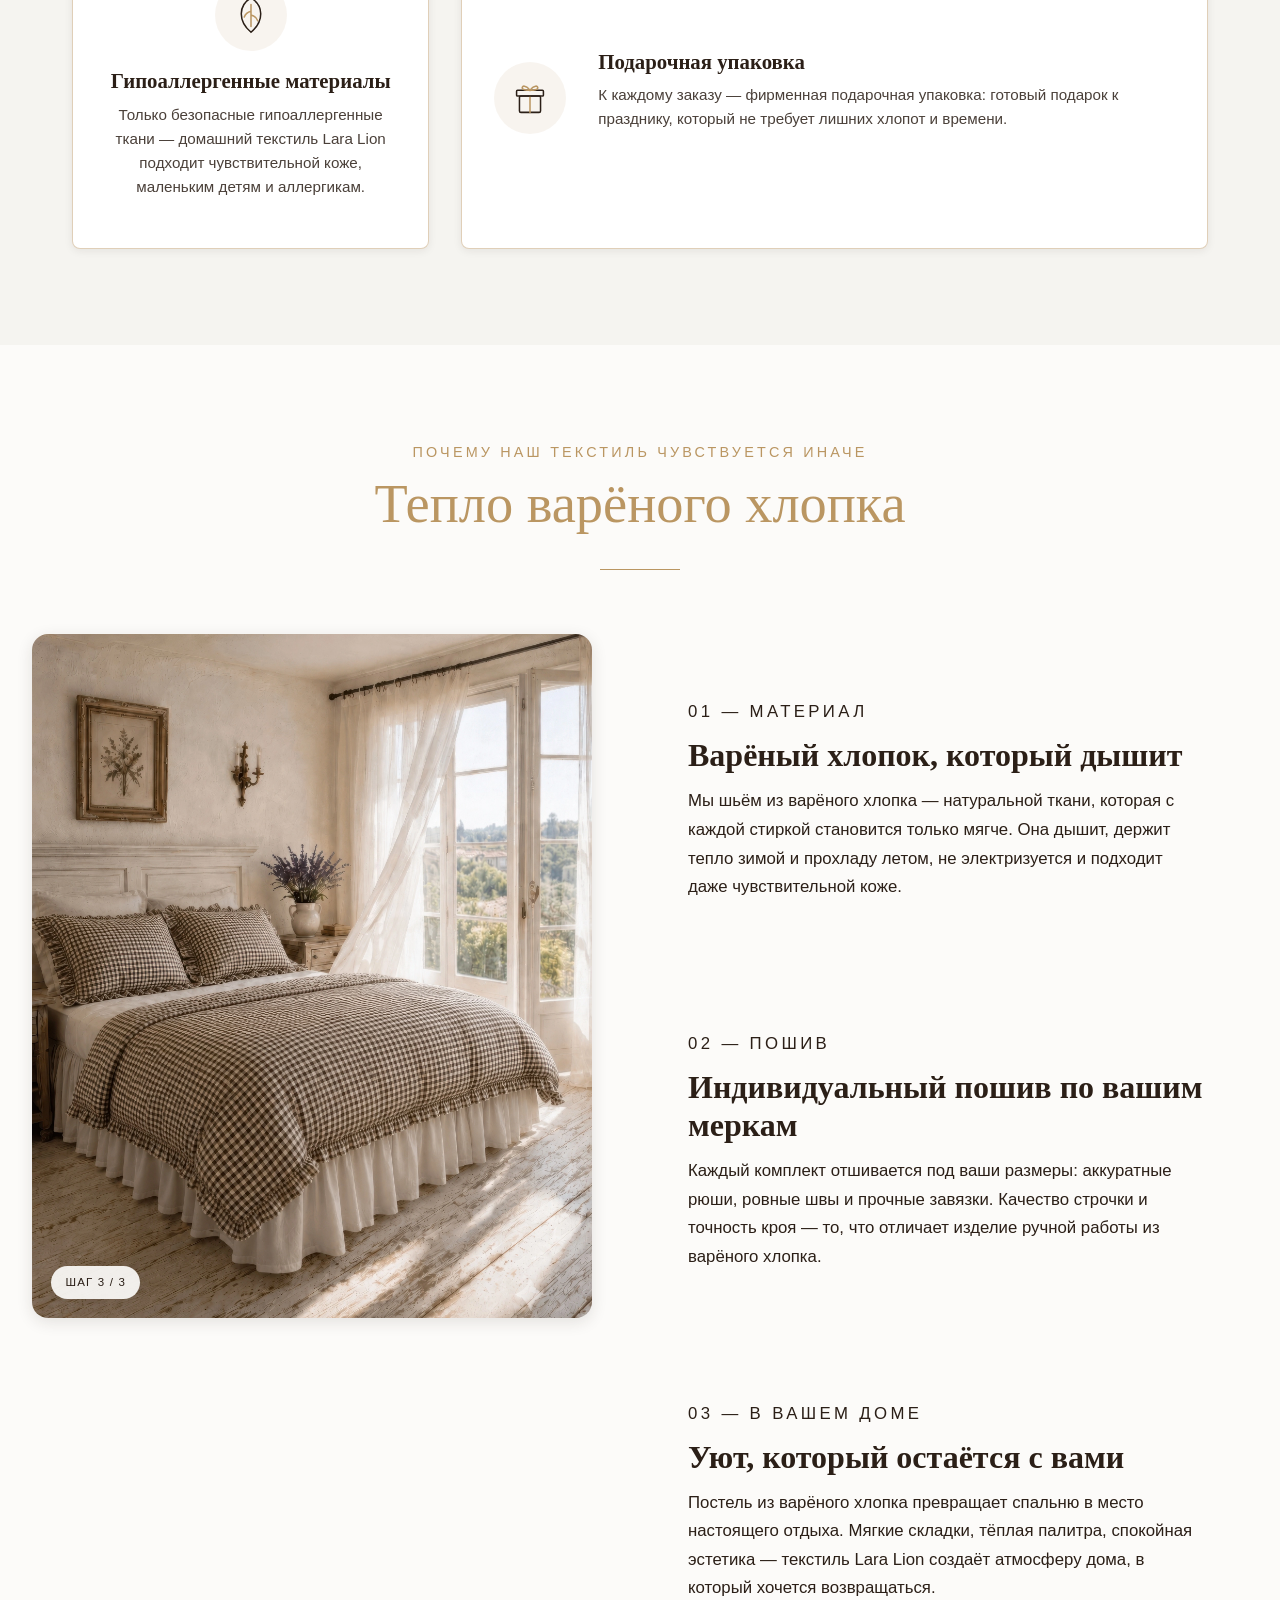
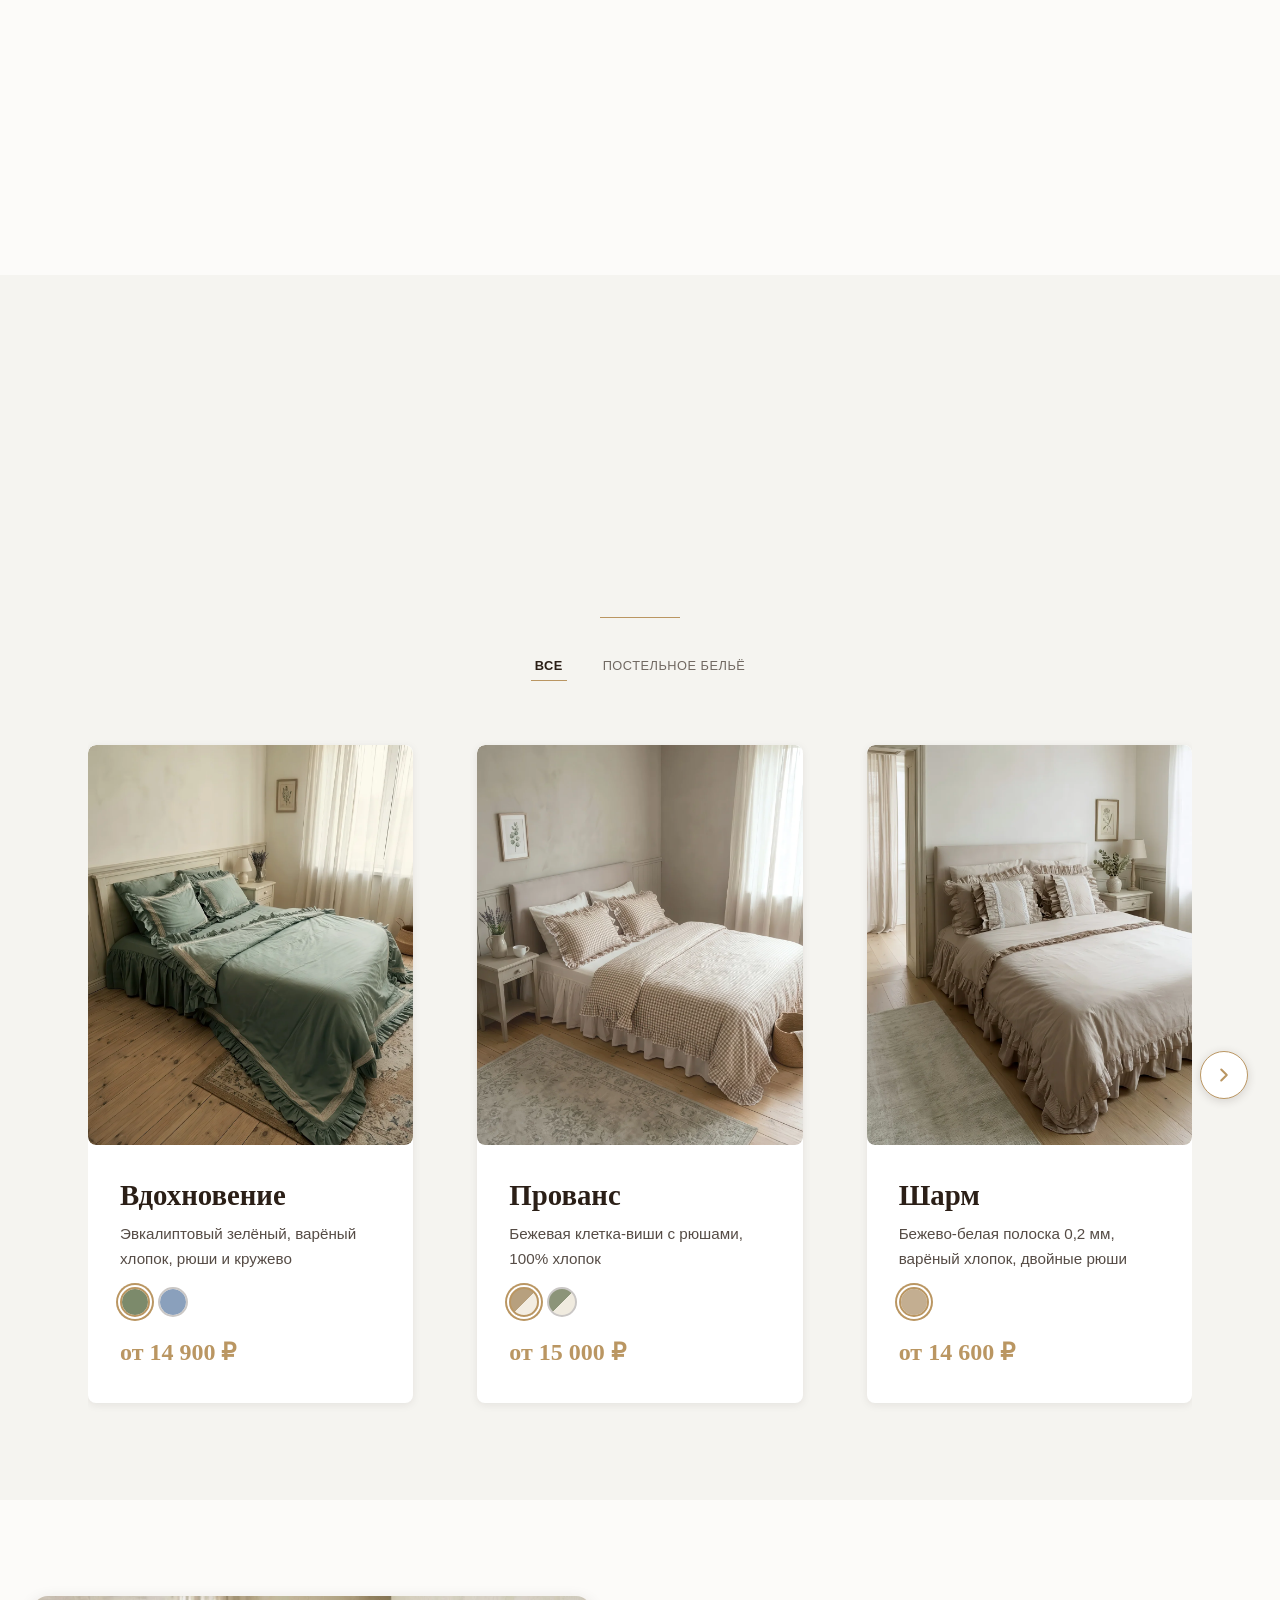
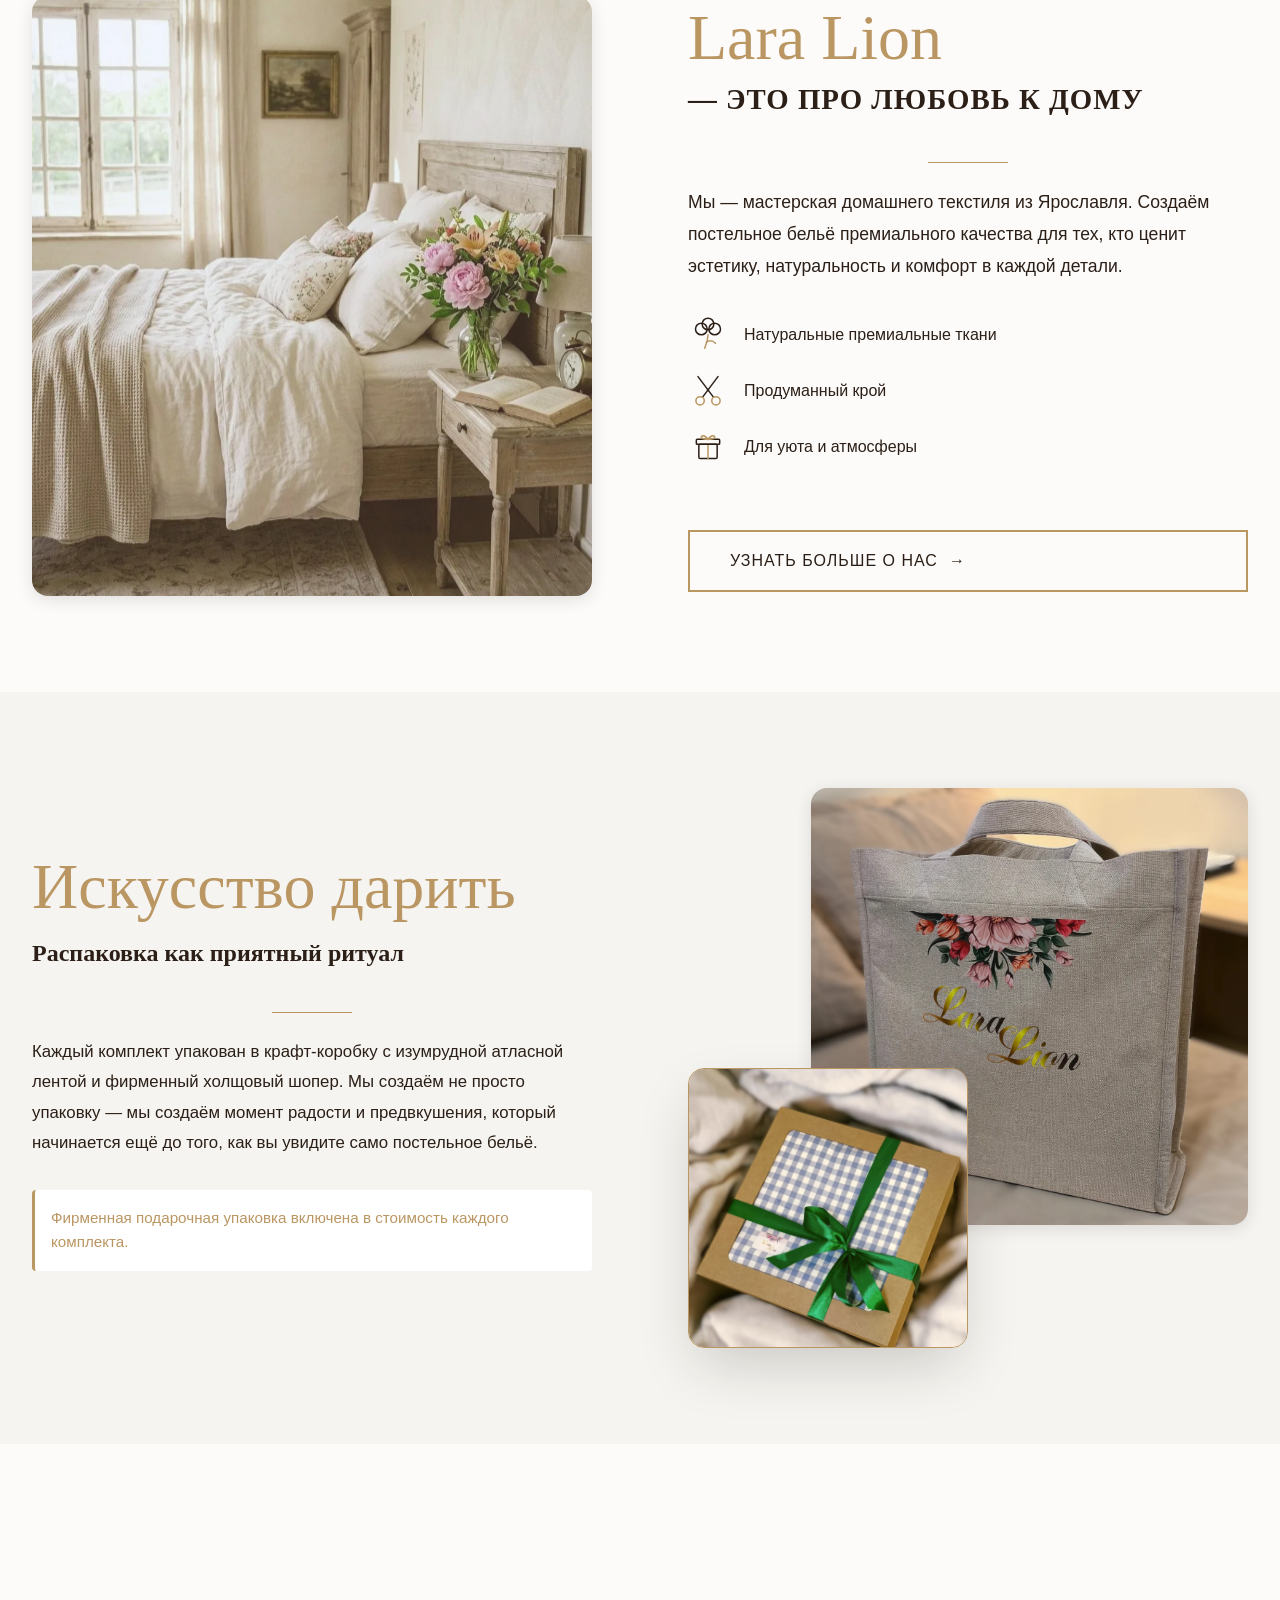
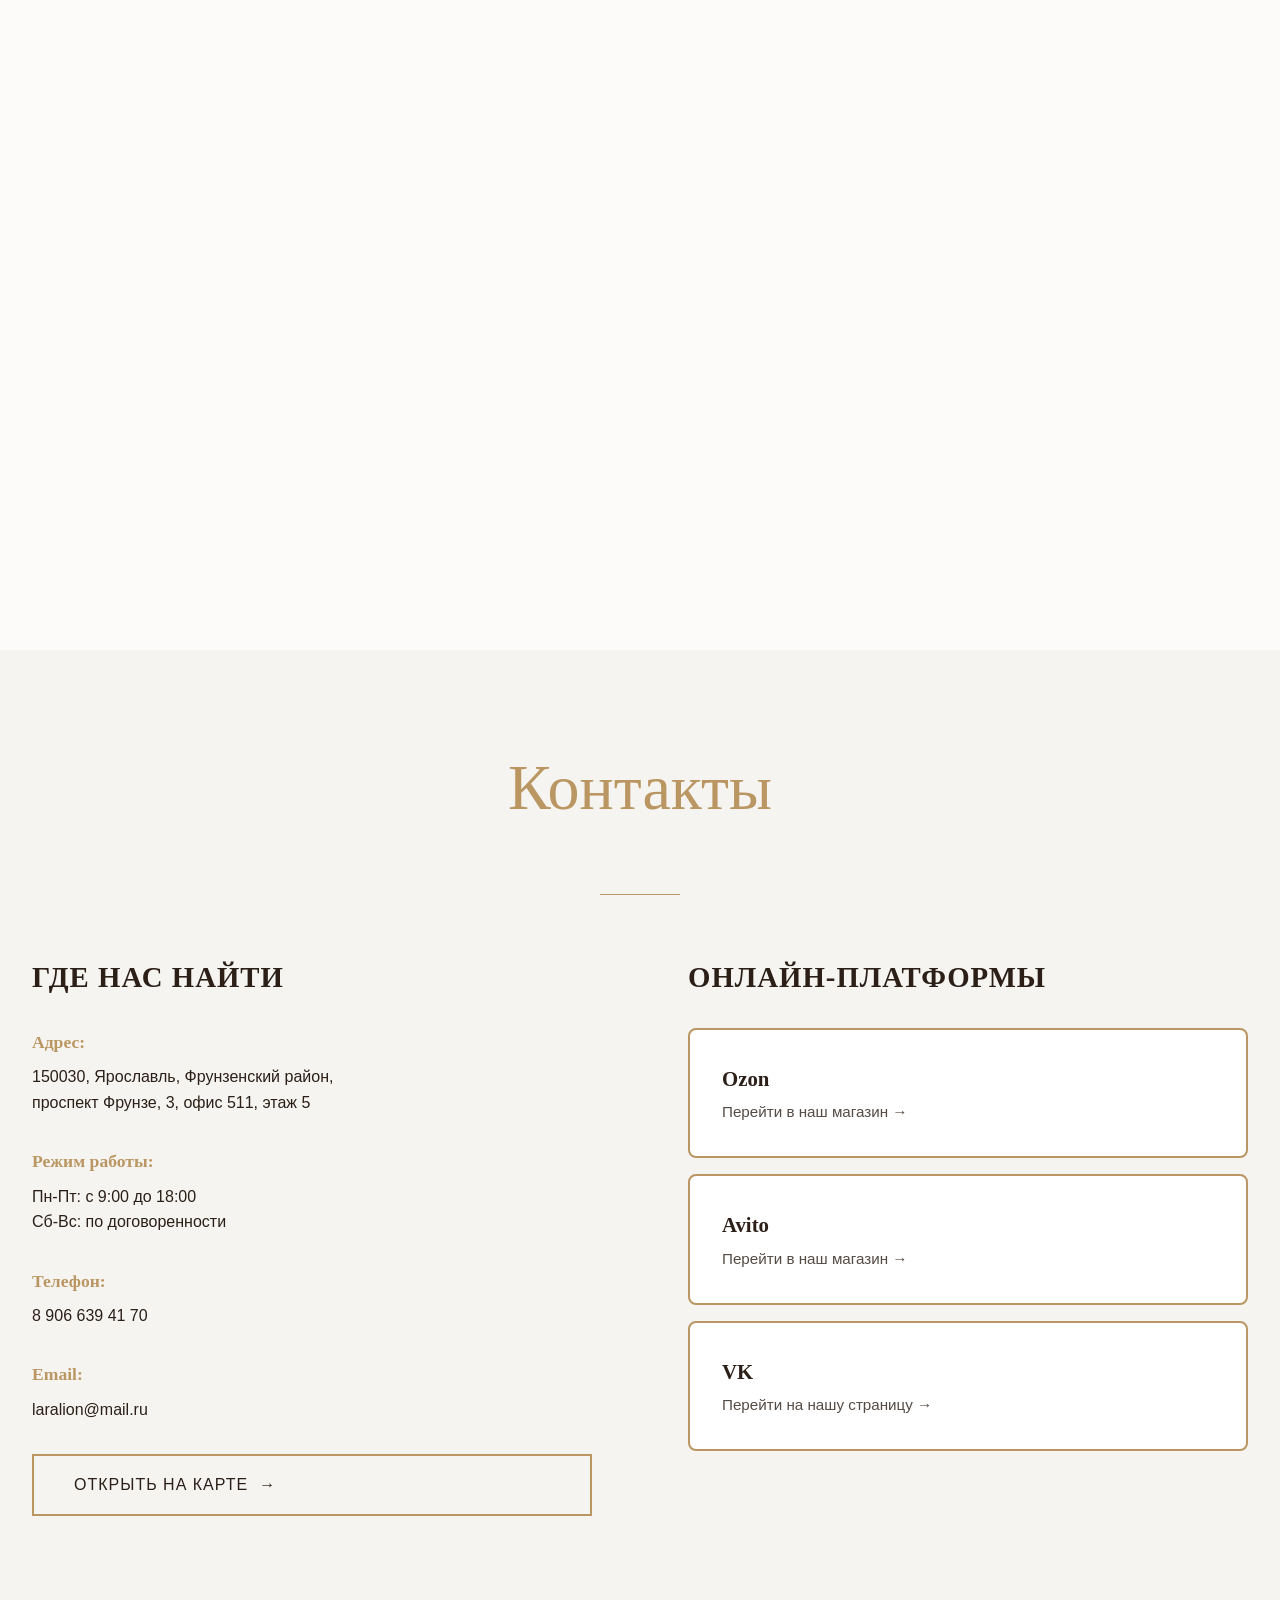
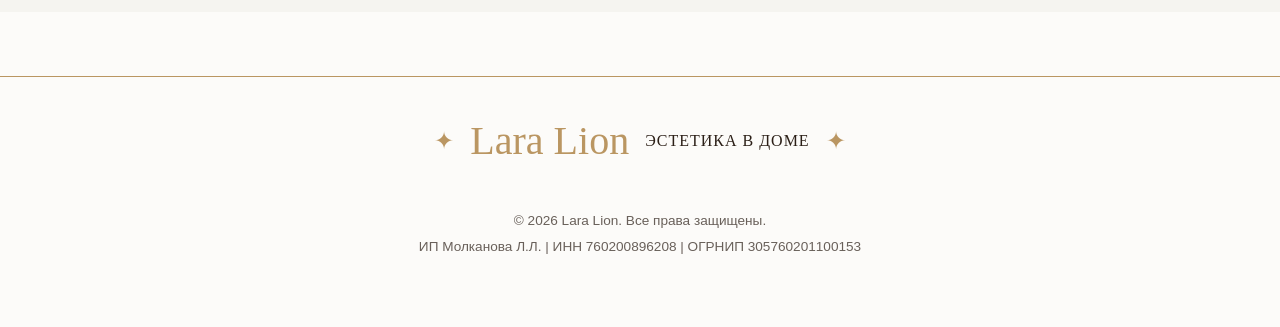
==== commit 9b108346: "chore: пре-рендер каталога [bot]" ====
--- a/index.html
+++ b/index.html
@@ -164,7 +164,7 @@
           "@type": "AggregateOffer",
           "priceCurrency": "RUB",
           "lowPrice": 14900,
-          "offerCount": 4,
+          "offerCount": 2,
           "availability": "https://schema.org/InStock"
         }
       }
@@ -185,7 +185,7 @@
           "@type": "AggregateOffer",
           "priceCurrency": "RUB",
           "lowPrice": 15000,
-          "offerCount": 4,
+          "offerCount": 2,
           "availability": "https://schema.org/InStock"
         }
       }
@@ -206,7 +206,7 @@
           "@type": "AggregateOffer",
           "priceCurrency": "RUB",
           "lowPrice": 14600,
-          "offerCount": 4,
+          "offerCount": 2,
           "availability": "https://schema.org/InStock"
         }
       }
@@ -453,11 +453,19 @@
                     <span class="story-badge" id="storyBadge">Шаг 1 / 3</span>
                 </div>
 
-                <!-- Текстовые шаги -->
+                <!-- Вкладки-главы (только мобайл ≤768px): тап переключает кадр
+                     в .story-media и текстовую панель шага. На десктопе скрыты —
+                     там кадры сменяет прокрутка (scroll-animations.js). -->
+                <div class="story-tabs" role="tablist" aria-label="Шаги рассказа">
+                    <button type="button" class="story-tab is-active" role="tab" aria-selected="true" data-step-tab="0">01 · Материал</button>
+                    <button type="button" class="story-tab" role="tab" aria-selected="false" data-step-tab="1">02 · Пошив</button>
+                    <button type="button" class="story-tab" role="tab" aria-selected="false" data-step-tab="2">03 · Дом</button>
+                </div>
+
+                <!-- Текстовые шаги. На мобайле — панели вкладок (видна .is-current);
+                     фото шагам не нужны: кадры показывает .story-media -->
                 <div class="story-steps">
-                    <article class="story-step" data-step="0">
-                        <img class="story-step-img" src="./images/story/1.webp" alt="Макрофактура варёного хлопка крупным планом"
-                             width="1500" height="2000" loading="lazy">
+                    <article class="story-step is-current" data-step="0">
                         <div class="story-step-inner">
                             <p class="story-num">01 — Материал</p>
                             <h3>Варёный хлопок, который дышит</h3>
@@ -465,8 +473,6 @@
                         </div>
                     </article>
                     <article class="story-step" data-step="1">
-                        <img class="story-step-img" src="./images/story/2.webp" alt="Рюша и ровный шов на постельном белье крупным планом"
-                             width="1500" height="2000" loading="lazy">
                         <div class="story-step-inner">
                             <p class="story-num">02 — Пошив</p>
                             <h3>Индивидуальный пошив по вашим меркам</h3>
@@ -474,8 +480,6 @@
                         </div>
                     </article>
                     <article class="story-step" data-step="2">
-                        <img class="story-step-img" src="./images/story/3.webp" alt="Светлая спальня с постельным бельём Lara Lion из варёного хлопка"
-                             width="1500" height="2000" loading="lazy">
                         <div class="story-step-inner">
                             <p class="story-num">03 — В вашем доме</p>
                             <h3>Уют, который остаётся с вами</h3>
--- a/css/quality.css
+++ b/css/quality.css
@@ -217,25 +217,37 @@
         grid-column: auto;
     }
 
-    /* На мобильных все карточки — горизонтальные, как раньше */
+    /* На мобильных карточка = «этикетка» (компактная иконка + заголовок
+       в одну строку) + описание на всю ширину карточки. Так описание
+       получает нормальную длину строки (не зажато колонкой иконки),
+       а карточка ниже. Разметка не меняется: display:contents разворачивает
+       .quality-content, и заголовок с описанием сами становятся грид-элементами. */
+    .quality-card,
     .quality-card:not(.quality-card--wide) {
-        flex-direction: row;
+        display: grid;
+        grid-template-columns: auto 1fr;
+        align-items: center;
+        gap: 0.55rem 0.7rem;
         text-align: left;
-    }
-
-    .quality-card {
         padding: var(--spacing-sm);
-        gap: var(--spacing-sm);
+    }
+
+    .quality-content {
+        display: contents;
+    }
+
+    .quality-description {
+        grid-column: 1 / -1;
     }
 
     .quality-icon-wrap {
-        width: 56px;
-        height: 56px;
+        width: 44px;
+        height: 44px;
     }
 
     .quality-icon {
-        width: 36px;
-        height: 36px;
+        width: 28px;
+        height: 28px;
     }
 
     .quality-num {
@@ -244,6 +256,9 @@
     }
 
     .quality-title {
+        margin-bottom: 0;
+        /* Запас справа: длинный заголовок не заезжает под декоративный номер */
+        padding-right: 2.2rem;
         font-size: 1.1rem;
     }
 
@@ -253,23 +268,6 @@
 }
 
 @media (max-width: 480px) {
-    .quality-card,
-    .quality-card:not(.quality-card--wide) {
-        flex-direction: column;
-        text-align: center;
-        padding: var(--spacing-md);
-    }
-
-    .quality-icon-wrap {
-        width: 64px;
-        height: 64px;
-    }
-
-    .quality-icon {
-        width: 40px;
-        height: 40px;
-    }
-
     .quality-title {
         font-size: 1.05rem;
     }
--- a/css/modal.css
+++ b/css/modal.css
@@ -81,12 +81,20 @@
     position: relative;
 }
 
+/* Кадр фото — система координат для подсказки увеличения и счётчика.
+   Скругление и обрезка живут здесь, а не на самих фото: на телефоне
+   .slider-images превращается в прокручиваемую ленту. */
+.slider-frame {
+    position: relative;
+    border-radius: 16px;
+    overflow: hidden;
+}
+
 .slider-images {
     position: relative;
     width: 100%;
     height: 500px;
     overflow: hidden;
-    border-radius: 16px;
 }
 
 .slider-image {
@@ -98,72 +106,149 @@
     object-fit: cover;
     opacity: 0;
     transition: opacity var(--transition-normal);
-    border-radius: 16px;
 }
 
 .slider-image.active {
     opacity: 1;
 }
 
-/* Стрелки слайдера */
-.slider-arrow {
-    position: absolute;
-    top: 50%;
-    transform: translateY(-50%);
-    width: 50px;
-    height: 50px;
+/* Миниатюры кадров — навигация по галерее (вместо стрелок поверх фото).
+   На телефоне скрыты: там фото листаются свайпом. */
+.slider-thumbs {
+    display: flex;
+    gap: 0.5rem;
+    margin-top: 0.75rem;
+}
+
+.slider-thumb {
+    flex: 1 1 0;
+    aspect-ratio: 3 / 4;
     padding: 0;
     -webkit-appearance: none;
     appearance: none;
-    background-color: rgba(255, 255, 255, 0.9);
-    border: 2px solid var(--accent-gold);
-    border-radius: 50%;
+    background: none;
+    border: 1px solid transparent;
+    border-radius: 6px;
+    overflow: hidden;
     cursor: pointer;
-    display: flex;
+    opacity: 0.6;
+    transition: opacity var(--transition-fast), border-color var(--transition-fast);
+}
+
+.slider-thumb img {
+    display: block;
+    width: 100%;
+    height: 100%;
+    object-fit: cover;
+}
+
+.slider-thumb:hover {
+    opacity: 0.9;
+}
+
+.slider-thumb.active {
+    opacity: 1;
+    border-color: var(--accent-gold);
+}
+
+.slider-thumb:focus-visible {
+    outline: 2px solid var(--accent-gold);
+    outline-offset: 2px;
+}
+
+/* Счётчик кадров — телефон (там миниатюр нет, позицию показывает он) */
+.slider-counter {
+    position: absolute;
+    left: 0.7rem;
+    bottom: 0.7rem;
+    z-index: 3;
+    display: none;
+    padding: 0.28rem 0.7rem;
+    background-color: rgba(43, 31, 23, 0.55);
+    border-radius: 999px;
+    color: #fff;
+    font-family: var(--font-body);
+    font-size: 0.72rem;
+    font-weight: 500;
+    letter-spacing: 0.5px;
+    pointer-events: none;
+}
+
+/* Подсказка «фото раскрывается на весь экран».
+   Десктоп с курсором — вуаль по низу кадра (приём карточки каталога),
+   тач-устройства — постоянная лупа в углу. Обе не перехватывают клик:
+   он проходит на фото и открывает полноэкранный просмотр. */
+.slider-zoom-veil {
+    position: absolute;
+    left: 0;
+    right: 0;
+    bottom: 0;
+    z-index: 3;
+    display: none;
     align-items: center;
     justify-content: center;
-    font-size: 1.5rem;
-    line-height: 1;
-    color: var(--text-color);
-    transition: all var(--transition-fast);
-    z-index: 5;
-}
-
-.slider-arrow:hover {
-    background-color: var(--accent-gold);
-}
-
-.slider-arrow-left {
-    left: 1rem;
-}
-
-.slider-arrow-right {
-    right: 1rem;
-}
-
-/* Точки-индикаторы слайдера */
-.slider-dots {
-    display: flex;
+    gap: 0.5rem;
+    padding: 0.85rem 1rem;
+    background-color: rgba(252, 251, 249, 0.93);
+    font-family: var(--font-body);
+    font-size: 0.75rem;
+    font-weight: 600;
+    letter-spacing: 2px;
+    text-transform: uppercase;
+    color: var(--text-color);
+    transform: translateY(101%);
+    transition: transform 0.45s cubic-bezier(0.22, 1, 0.36, 1);
+    pointer-events: none;
+}
+
+.slider-zoom-veil svg {
+    width: 16px;
+    height: 16px;
+    color: var(--accent-gold);
+}
+
+.slider-zoom-badge {
+    position: absolute;
+    right: 0.7rem;
+    bottom: 0.7rem;
+    z-index: 3;
+    display: flex;
+    align-items: center;
     justify-content: center;
-    gap: 0.5rem;
-    margin-top: 1rem;
-}
-
-.slider-dot {
-    width: 12px;
-    height: 12px;
-    padding: 0;
-    -webkit-appearance: none;
-    appearance: none;
-    background-color: var(--light-linen);
-    border: 2px solid var(--accent-gold);
+    width: 40px;
+    height: 40px;
+    background-color: rgba(255, 255, 255, 0.9);
     border-radius: 50%;
-    cursor: pointer;
-    transition: all var(--transition-fast);
-}
-
-.slider-dot.active {
-    background-color: var(--accent-gold);
+    color: var(--text-color);
+    box-shadow: 0 2px 10px rgba(43, 31, 23, 0.18);
+    pointer-events: none;
+}
+
+.slider-zoom-badge svg {
+    width: 20px;
+    height: 20px;
+}
+
+/* Условие то же, что у вуали «Смотреть» в каталоге: планшеты без мыши
+   остаются с лупой при любой ширине */
+@media (hover: hover) and (min-width: 769px) {
+    .slider-zoom-veil {
+        display: flex;
+    }
+
+    .slider-zoom-badge {
+        display: none;
+    }
+
+    .slider-frame:hover .slider-zoom-veil {
+        transform: translateY(0);
+    }
+}
+
+@media (prefers-reduced-motion: reduce) {
+    .slider-zoom-veil {
+        transition: none;
+    }
 }
 
 /* Правая колонка: Информация о товаре */
@@ -213,7 +298,28 @@
     margin-bottom: var(--spacing-md);
 }
 
-/* Выбор размеров */
+/* Раскрытие описания (телефон: текст обрезан четырьмя строками) */
+.modal-description-more {
+    align-self: flex-start;
+    margin-bottom: var(--spacing-md);
+    padding: 0;
+    background: none;
+    border: 0;
+    border-bottom: 1px solid currentColor;
+    color: var(--accent-gold);
+    font-family: var(--font-body);
+    font-size: 0.8rem;
+    font-weight: 600;
+    letter-spacing: 0.5px;
+    cursor: pointer;
+}
+
+/* Свёрнутый текст стоит ближе к своей кнопке */
+.modal-description:has(+ .modal-description-more:not([hidden])) {
+    margin-bottom: 0.4rem;
+}
+
+/* Размеры — справка о комплектах, а не выбор: кнопок здесь нет */
 .modal-sizes {
     margin-bottom: var(--spacing-md);
 }
@@ -225,28 +331,72 @@
     margin-bottom: var(--spacing-sm);
 }
 
-.size-buttons {
-    display: grid;
-    grid-template-columns: repeat(2, 1fr);
-    gap: 0.5rem;
-}
-
-.size-btn {
-    padding: 0.8rem 1rem;
-    background-color: transparent;
-    color: var(--text-color);
-    font-size: 0.9rem;
-    font-weight: 500;
-    border: 2px solid var(--accent-gold);
-    border-radius: var(--radius-sm);
-    cursor: pointer;
-    transition: all var(--transition-fast);
-}
-
-.size-btn:hover,
-.size-btn.active {
-    background-color: var(--accent-gold);
-    color: var(--text-color);
+/* Перечень названий — когда состав комплекта в CMS не заполнен */
+.size-list {
+    display: flex;
+    flex-wrap: wrap;
+    gap: 0.45rem;
+    list-style: none;
+}
+
+.size-list li {
+    padding: 0.5rem 0.85rem;
+    background-color: var(--light-linen);
+    border-radius: 999px;
+    font-size: 0.85rem;
+    color: var(--text-color);
+}
+
+/* Размерная сетка: слева название, справа состав в сантиметрах */
+.size-specs {
+    font-size: 0.82rem;
+}
+
+.size-row {
+    display: flex;
+    gap: 0.6rem;
+    padding: 0.5rem 0;
+    border-bottom: 1px solid rgba(43, 31, 23, 0.09);
+}
+
+.size-row:last-child {
+    border-bottom: 0;
+}
+
+.size-row dt {
+    flex: 0 0 43%;
+    font-family: var(--font-heading);
+    font-size: 0.98rem;
+    font-weight: 600;
+}
+
+.size-row dd {
+    flex: 1 1 auto;
+    margin: 0;
+    line-height: 1.55;
+    opacity: 0.82;
+}
+
+/* Позиция состава («50×70 ×2») переносом не разрывается — группы строит specHTML */
+.size-nb {
+    white-space: nowrap;
+}
+
+/* Подпись столбца: что за числа идут в составе */
+.size-legend {
+    padding-bottom: 0.3rem;
+    border-bottom-color: rgba(186, 150, 98, 0.5);
+}
+
+.size-legend dt,
+.size-legend dd {
+    font-family: var(--font-body);
+    font-size: 0.66rem;
+    font-weight: 600;
+    letter-spacing: 0.6px;
+    text-transform: uppercase;
+    color: var(--accent-gold);
+    opacity: 1;
 }
 
 /* Информация об упаковке */
@@ -309,170 +459,219 @@
     color: #999;
 }
 
-/* Адаптивность */
+/* Липкая панель покупки: цена + главная кнопка всегда перед глазами.
+   Только телефон — на десктопе кнопки и так видны рядом с фото. */
+.modal-buybar {
+    display: none;
+}
+
+/* ============================================
+   ТЕЛЕФОН: окно товара — лист во весь экран (сценарий маркетплейса).
+   Фото во всю ширину в родной пропорции 3:4, листается свайпом;
+   счётчик кадров, лупа-подсказка, липкая панель покупки внизу.
+============================================ */
 @media (max-width: 768px) {
+    .modal-overlay {
+        align-items: stretch;
+        justify-content: stretch;
+    }
+
     .modal-container {
-        width: 95%;
-        max-width: 95%;
-        max-height: 92vh;
-        margin: 1rem auto;
+        width: 100%;
+        max-width: none;
+        height: 100vh;
+        height: 100dvh;          /* с поправкой на панели браузера */
+        max-height: none;
+        margin: 0;
+        border-radius: 0;
+        display: flex;
+        flex-direction: column;
+        /* Лист выезжает снизу вместо масштабирования по центру */
+        transform: translateY(100%);
+    }
+
+    .modal-overlay.active .modal-container {
+        transform: none;
     }
 
     .modal-content {
         grid-template-columns: 1fr;
-        gap: var(--spacing-md);
-        padding: var(--spacing-md);
-        padding-top: 3rem;
-    }
-
+        gap: 0;
+        padding: 0;
+        flex: 1 0 auto;
+    }
+
+    /* Крестик — поверх фото, без золотой рамки */
     .modal-close {
-        top: 0.75rem;
-        right: 0.75rem;
+        top: 0.7rem;
+        right: 0.7rem;
         width: 36px;
         height: 36px;
+        background-color: rgba(255, 255, 255, 0.92);
+        border: none;
+        box-shadow: 0 2px 8px rgba(43, 31, 23, 0.22);
         font-size: 1.3rem;
     }
 
+    .modal-close:hover {
+        background-color: #fff;
+        transform: none;
+    }
+
+    /* Фото — во всю ширину, без скругления и полей */
+    .slider-frame {
+        border-radius: 0;
+    }
+
+    /* Лента кадров: нативный свайп со scroll-snap (приём каталога).
+       pan-y отдаёт вертикальный жест листу, иначе прокрутка «залипает». */
     .slider-images {
-        height: 300px;
-    }
-
-    .slider-arrow {
-        width: 40px;
-        height: 40px;
-        font-size: 1.2rem;
-    }
-
-    .slider-arrow-left {
-        left: 0.5rem;
-    }
-
-    .slider-arrow-right {
-        right: 0.5rem;
-    }
-
+        display: flex;
+        height: auto;
+        overflow-x: auto;
+        overflow-y: hidden;
+        scroll-snap-type: x mandatory;
+        -webkit-overflow-scrolling: touch;
+        scrollbar-width: none;
+        overscroll-behavior-x: contain;
+        touch-action: pan-x pan-y;
+    }
+
+    .slider-images::-webkit-scrollbar {
+        display: none;
+    }
+
+    .slider-image {
+        position: static;
+        flex: 0 0 100%;
+        scroll-snap-align: center;
+        width: 100%;
+        height: auto;
+        aspect-ratio: 3 / 4;     /* родная пропорция фото — кадр не обрезан */
+        opacity: 1;
+    }
+
+    .slider-thumbs {
+        display: none;           /* на телефоне листаем свайпом */
+    }
+
+    .slider-counter {
+        display: block;
+    }
+
+    /* Информация — влево, как на маркетплейсе */
+    .modal-info {
+        padding: var(--spacing-sm) var(--spacing-sm) var(--spacing-md);
+    }
+
+    /* margin-top гасит глобальное правило заголовков из mobile-fixes.css:
+       фото и так отделяет название от предыдущего блока */
     .modal-title {
-        font-size: 1.8rem;
-        text-align: center;
+        font-size: 1.6rem;
+        margin-top: 0;
     }
 
     .modal-price {
-        font-size: 1.5rem;
-        text-align: center;
-    }
-
+        font-size: 1.35rem;
+    }
+
+    /* Длинное описание свёрнуто: размеры и покупка не уезжают в конец текста */
     .modal-description {
         font-size: 0.9rem;
-        text-align: center;
-    }
-
-    .modal-colors .color-swatches {
-        justify-content: center;
-    }
-
-    .modal-color-description {
-        text-align: center;
-    }
-
-    .modal-sizes h4 {
-        font-size: 1.1rem;
-        text-align: center;
-    }
-
-    .size-buttons {
-        grid-template-columns: 1fr;
+        display: -webkit-box;
+        -webkit-line-clamp: 4;
+        -webkit-box-orient: vertical;
+        overflow: hidden;
+    }
+
+    .modal-description.is-expanded {
+        display: block;
+        -webkit-line-clamp: unset;
+        overflow: visible;
     }
 
     .modal-gift-info {
         font-size: 0.85rem;
-        text-align: center;
-        justify-content: center;
     }
 
     .marketplace-btn {
         font-size: 0.95rem;
         padding: 0.9rem 1.3rem;
     }
+
+    /* Главная кнопка живёт в липкой панели — в списке она была бы дублем */
+    .marketplace-btn[data-primary] {
+        display: none;
+    }
+
+    .modal-buybar {
+        position: sticky;
+        bottom: 0;
+        z-index: 6;
+        margin-top: auto;
+        display: flex;
+        align-items: center;
+        gap: 0.7rem;
+        padding: 0.7rem var(--spacing-sm) calc(0.7rem + env(safe-area-inset-bottom));
+        background-color: rgba(255, 255, 255, 0.96);
+        -webkit-backdrop-filter: blur(6px);
+        backdrop-filter: blur(6px);
+        border-top: 1px solid rgba(43, 31, 23, 0.09);
+    }
+
+    .buybar-price {
+        font-family: var(--font-heading);
+        font-size: 1.15rem;
+        font-weight: 600;
+        color: var(--accent-gold);
+        white-space: nowrap;
+    }
+
+    .buybar-btn {
+        flex: 1 1 auto;
+        padding: 0.8rem 0.6rem;
+        background-color: var(--accent-gold);
+        color: #fff;
+    }
+
+    .buybar-btn:disabled {
+        background-color: transparent;
+    }
 }
 
 @media (max-width: 480px) {
-    .modal-container {
-        width: 98%;
-        max-height: 95vh;
-        border-radius: var(--radius-md);
-    }
-
-    .modal-content {
-        padding: var(--spacing-sm);
-        padding-top: 2.5rem;
-        gap: var(--spacing-sm);
-    }
-
     .modal-close {
-        top: 0.5rem;
-        right: 0.5rem;
-        width: 32px;
-        height: 32px;
-        min-height: 32px;
+        width: 34px;
+        height: 34px;
         font-size: 1.2rem;
     }
 
-    .slider-images {
-        height: 250px;
-    }
-
-    .slider-arrow {
-        width: 36px;
-        height: 36px;
-        font-size: 1.1rem;
-    }
-
-    .slider-arrow-left {
-        left: 0.3rem;
-    }
-
-    .slider-arrow-right {
-        right: 0.3rem;
-    }
-
-    .slider-dots {
-        gap: 0.4rem;
-        margin-top: 0.75rem;
-    }
-
-    .slider-dot {
-        width: 10px;
-        height: 10px;
-    }
-
     .modal-title {
-        font-size: 1.5rem;
+        font-size: 1.45rem;
         margin-bottom: var(--spacing-xs);
     }
 
     .modal-price {
-        font-size: 1.3rem;
+        font-size: 1.25rem;
         margin-bottom: var(--spacing-sm);
     }
 
     .modal-description {
         font-size: 0.85rem;
         line-height: 1.6;
-        margin-bottom: var(--spacing-sm);
     }
 
     .modal-sizes {
         margin-bottom: var(--spacing-sm);
     }
 
-    .modal-sizes h4 {
-        font-size: 1rem;
+    .modal-sizes h3 {
+        font-size: 1.05rem;
         margin-bottom: var(--spacing-xs);
     }
 
-    .size-btn {
-        padding: 0.7rem 0.9rem;
-        font-size: 0.85rem;
+    .size-row dt {
+        font-size: 0.92rem;
     }
 
     .modal-gift-info {
@@ -489,4 +688,14 @@
         font-size: 0.9rem;
         padding: 0.85rem 1.2rem;
     }
-}
+
+    /* Узкие экраны (от 320px): цена и кнопка должны уместиться в одну строку */
+    .buybar-price {
+        font-size: 1.05rem;
+    }
+
+    .buybar-btn {
+        padding: 0.8rem 0.5rem;
+        font-size: 0.85rem;
+    }
+}
--- a/css/story.css
+++ b/css/story.css
@@ -139,12 +139,13 @@
     line-height: 1.7;
 }
 
-/* Фото-в-шаге (Способ 1): на десктопе скрыто — фото живут в .story-media */
+/* Вкладки-главы — мобильный элемент управления; на десктопе не существуют
+   (кадры там сменяет прокрутка) */
+.story-tabs {
+    display: none;
+}
+
 @media (min-width: 769px) {
-    .story-step-img {
-        display: none;
-    }
-
     /* Первый кадр держится дольше: margin-bottom добавляет прокрутку до второго
        шага В ПОТОК — IntersectionObserver срабатывает по той же геометрии, тайминг
        смены кадров не меняется. Чтобы при этом видимые промежутки между ВСЕМИ
@@ -161,7 +162,9 @@
 }
 
 /* --------------------------------------------
-   Мобайл (≤768px — лента, sticky выключен)
+   Мобайл (≤768px — «одно окно + главы», sticky выключен):
+   фото-окно .story-media с теми же кадрами, под ним вкладки 01–03,
+   тап переключает кадр и текстовую панель (scroll-animations.js)
 -------------------------------------------- */
 @media (max-width: 768px) {
     .story-title {
@@ -170,52 +173,119 @@
 
     .story-grid {
         grid-template-columns: 1fr;
-        gap: var(--spacing-md);
-    }
-
-    /* Sticky ОТКЛЮЧАЕТСЯ: десктопный закреплённый блок прячем,
-       фото показываем внутри каждого шага. */
+        gap: var(--spacing-sm);
+    }
+
+    /* Sticky отключается: блок из закреплённого становится обычным
+       фото-окном. Именно relative (не static!) — кадры .story-frame внутри
+       позиционируются абсолютно и без своего контекста растянулись бы
+       по всему #story (у секции position: relative). */
     .story-media {
+        position: relative;
+        top: auto;
+        height: auto;
+        aspect-ratio: 3 / 3.4;
+    }
+
+    /* Состояние показывают вкладки — бейдж «Шаг 1/3» лишний */
+    .story-badge {
         display: none;
     }
 
+    /* Ряд вкладок-глав — тот же приём, что вкладки-фильтры каталога:
+       ширина по содержимому, по центру, у активной золотая линия снизу.
+       nowrap: «01 · Материал» не должна переноситься на узких экранах */
+    .story-tabs {
+        display: flex;
+        justify-content: center;
+        gap: var(--spacing-sm);
+    }
+
+    .story-tab {
+        position: relative;
+        justify-content: center;
+        padding: 0.5rem 0.25rem;
+        background: none;
+        border: none;
+        cursor: pointer;
+        font-family: var(--font-heading);
+        font-size: 0.82rem;
+        letter-spacing: 0.05em;
+        text-transform: uppercase;
+        white-space: nowrap;
+        color: var(--text-color);
+        opacity: 0.6;
+        transition: opacity var(--transition-normal);
+    }
+
+    .story-tab::after {
+        content: '';
+        position: absolute;
+        bottom: 0;
+        left: 50%;
+        transform: translateX(-50%);
+        width: 0;
+        height: 1px;
+        background-color: var(--accent-gold);
+        transition: width var(--transition-normal);
+    }
+
+    .story-tab.is-active {
+        opacity: 1;
+        font-weight: 600;
+    }
+
+    .story-tab.is-active::after {
+        width: 100%;
+    }
+
+    .story-tab:focus-visible {
+        outline: 2px solid var(--accent-gold);
+        outline-offset: 2px;
+    }
+
     .story-steps {
-        gap: var(--spacing-lg);
+        gap: 0;
         padding: 0;
     }
 
+    /* Шаги — панели вкладок: видна только текущая, с мягким проявлением */
     .story-step {
+        display: none;
         opacity: 1;
-        transform: none;            /* читаемость важнее эффекта */
-        background: var(--card-bg);
-        border-radius: 16px;
-        overflow: hidden;
-        box-shadow: var(--shadow-md);
-        display: flex;
-        flex-direction: column;
-    }
-
-    /* Фото в каждом мобильном шаге — над текстом, 3:4, без CLS */
-    .story-step-img {
+        transform: none;
+        text-align: center;
+    }
+
+    .story-step.is-current {
         display: block;
-        width: 100%;
-        height: auto;
-        aspect-ratio: 3 / 4;
-        object-fit: cover;
-    }
-
+        animation: story-panel-in 0.45s ease;
+    }
+
+    @keyframes story-panel-in {
+        from {
+            opacity: 0;
+            transform: translateY(8px);
+        }
+        to {
+            opacity: 1;
+            transform: none;
+        }
+    }
+
+    /* Номер дублирует активную вкладку — на мобайле скрыт */
     .story-num {
-        padding: var(--spacing-sm) var(--spacing-sm) 0;
+        display: none;
     }
 
     .story-step h3 {
         font-size: 1.5rem;
-        padding: 0 var(--spacing-sm);
     }
 
     .story-step p {
         font-size: 1rem;
-        padding: 0 var(--spacing-sm) var(--spacing-sm);
+        max-width: none;
+        margin-top: 0.5rem;
     }
 }
 
@@ -226,12 +296,14 @@
 -------------------------------------------- */
 @media (prefers-reduced-motion: reduce) {
     .story-frame,
-    .story-step {
+    .story-step,
+    .story-tab {
         transition: none !important;
     }
 
     .story-step {
         opacity: 1;
         transform: none;
-    }
-}
+        animation: none !important;
+    }
+}
--- a/css/animations.css
+++ b/css/animations.css
@@ -162,24 +162,6 @@
 /* Плавное появление слайдов */
 .slider-image {
     transition: opacity 0.5s ease;
-}
-
-/* Плавное изменение размера точек слайдера */
-.slider-dot {
-    transition: all 0.2s ease;
-}
-
-.slider-dot:hover {
-    transform: scale(1.2);
-}
-
-/* Плавное появление стрелок слайдера */
-.slider-arrow {
-    transition: all 0.2s ease;
-}
-
-.slider-arrow:hover {
-    transform: translateY(-50%) scale(1.1);
 }
 
 /* Плавное изменение цвета кружков выбора цвета */
--- a/css/mobile-fixes.css
+++ b/css/mobile-fixes.css
@@ -62,29 +62,14 @@
     /* Интерактивные элементы — удобный тач-таргет ≥44px.
        Круглые иконочные кнопки исключены: им размер задаёт собственный
        width/height, а min-height вытянул бы их в овалы (кружки цвета,
-       точки слайдера, стрелки, крестики, кнопка «наверх»).
+       стрелки, крестики, кнопка «наверх»).
        [hidden] исключён: display:inline-flex воскрешал бы скрытые кнопки
        (вкладки пустых категорий каталога). */
     a,
-    button:not([hidden]):not(.color-swatch):not(.slider-dot):not(.slider-arrow):not(.catalog-arrow):not(.collection-circle):not(.modal-close):not(.lightbox-close):not(.lightbox-arrow):not(.to-top):not(.mobile-menu-close) {
+    button:not([hidden]):not(.color-swatch):not(.catalog-arrow):not(.collection-circle):not(.modal-close):not(.lightbox-close):not(.lightbox-arrow):not(.to-top):not(.mobile-menu-close) {
         min-height: 44px;
         display: inline-flex;
         align-items: center;
-    }
-}
-
-/* Исправление для модального окна на мобильных */
-@media (max-width: 768px) {
-    .modal-content {
-        width: 95%;
-        max-width: 95%;
-        margin: 2rem auto;
-        max-height: 90vh;
-        overflow-y: auto;
-    }
-
-    .modal-gallery {
-        grid-template-columns: 1fr;
     }
 }
 
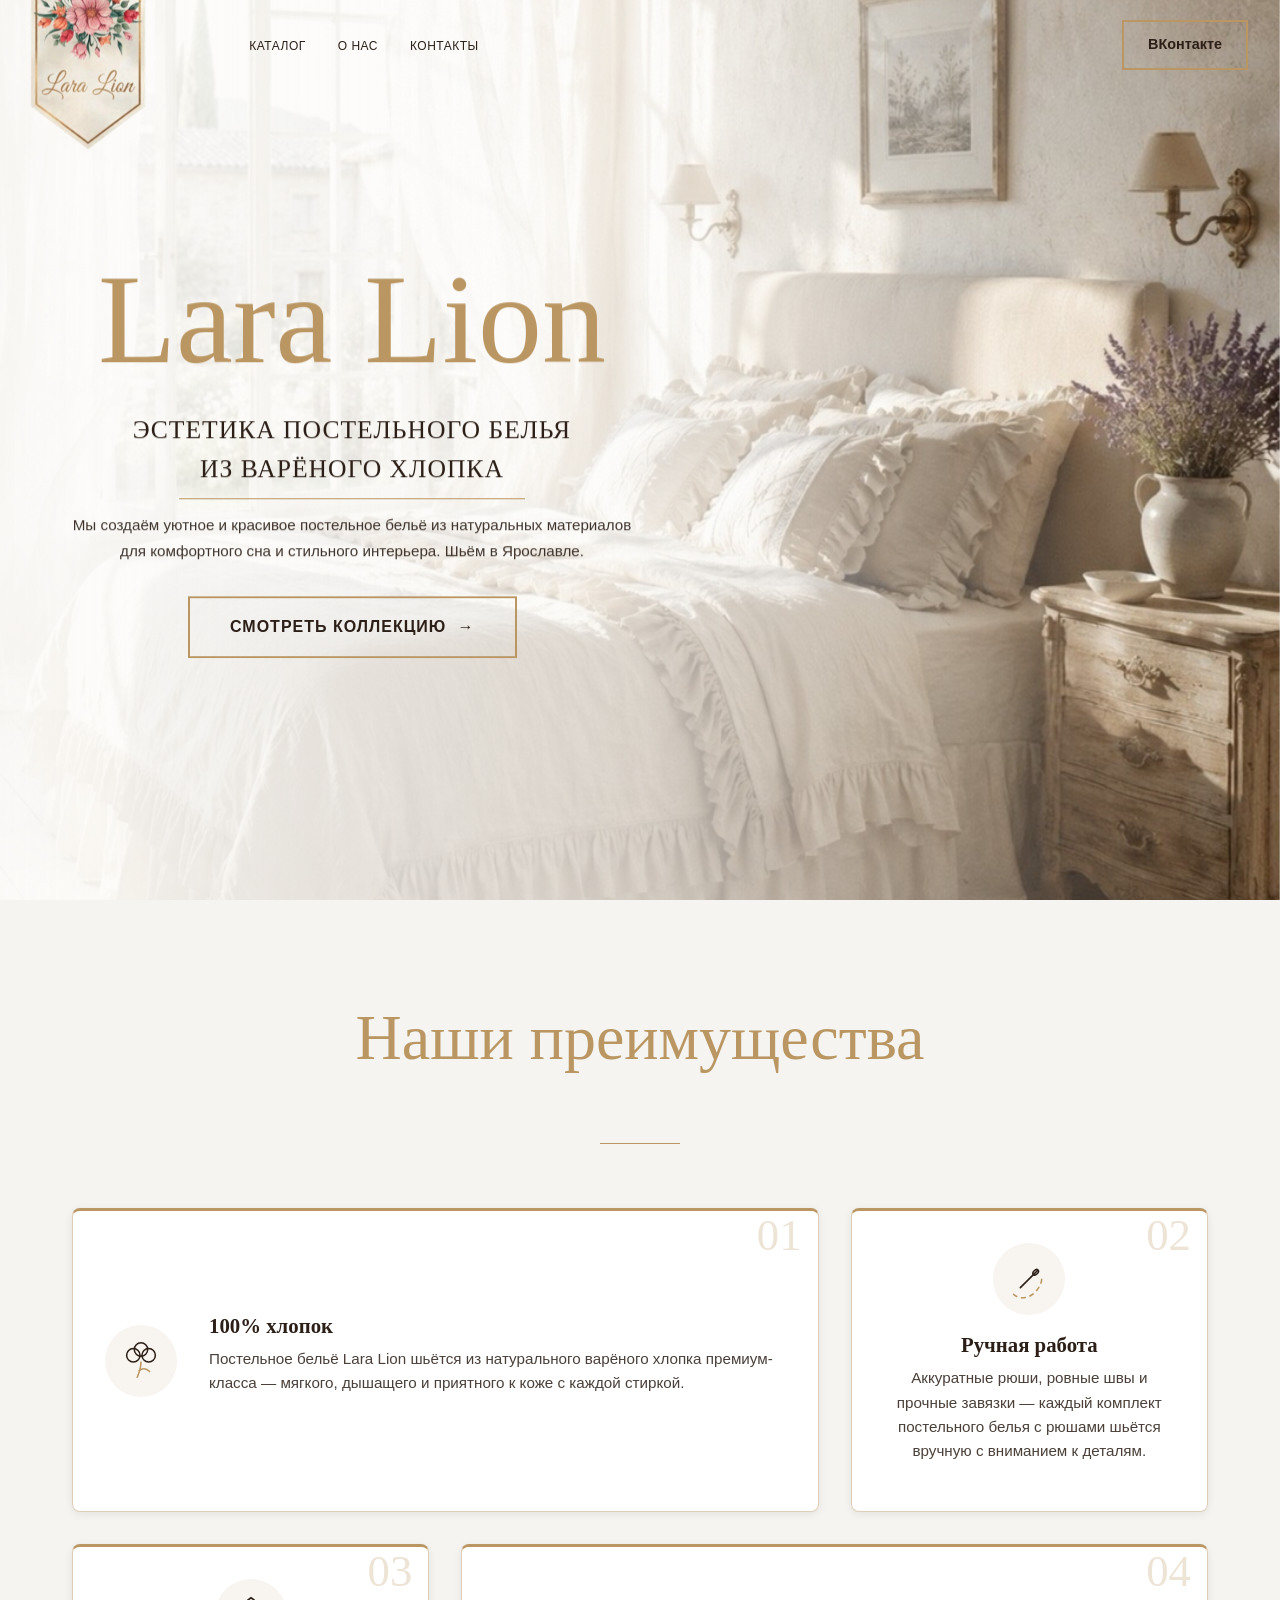
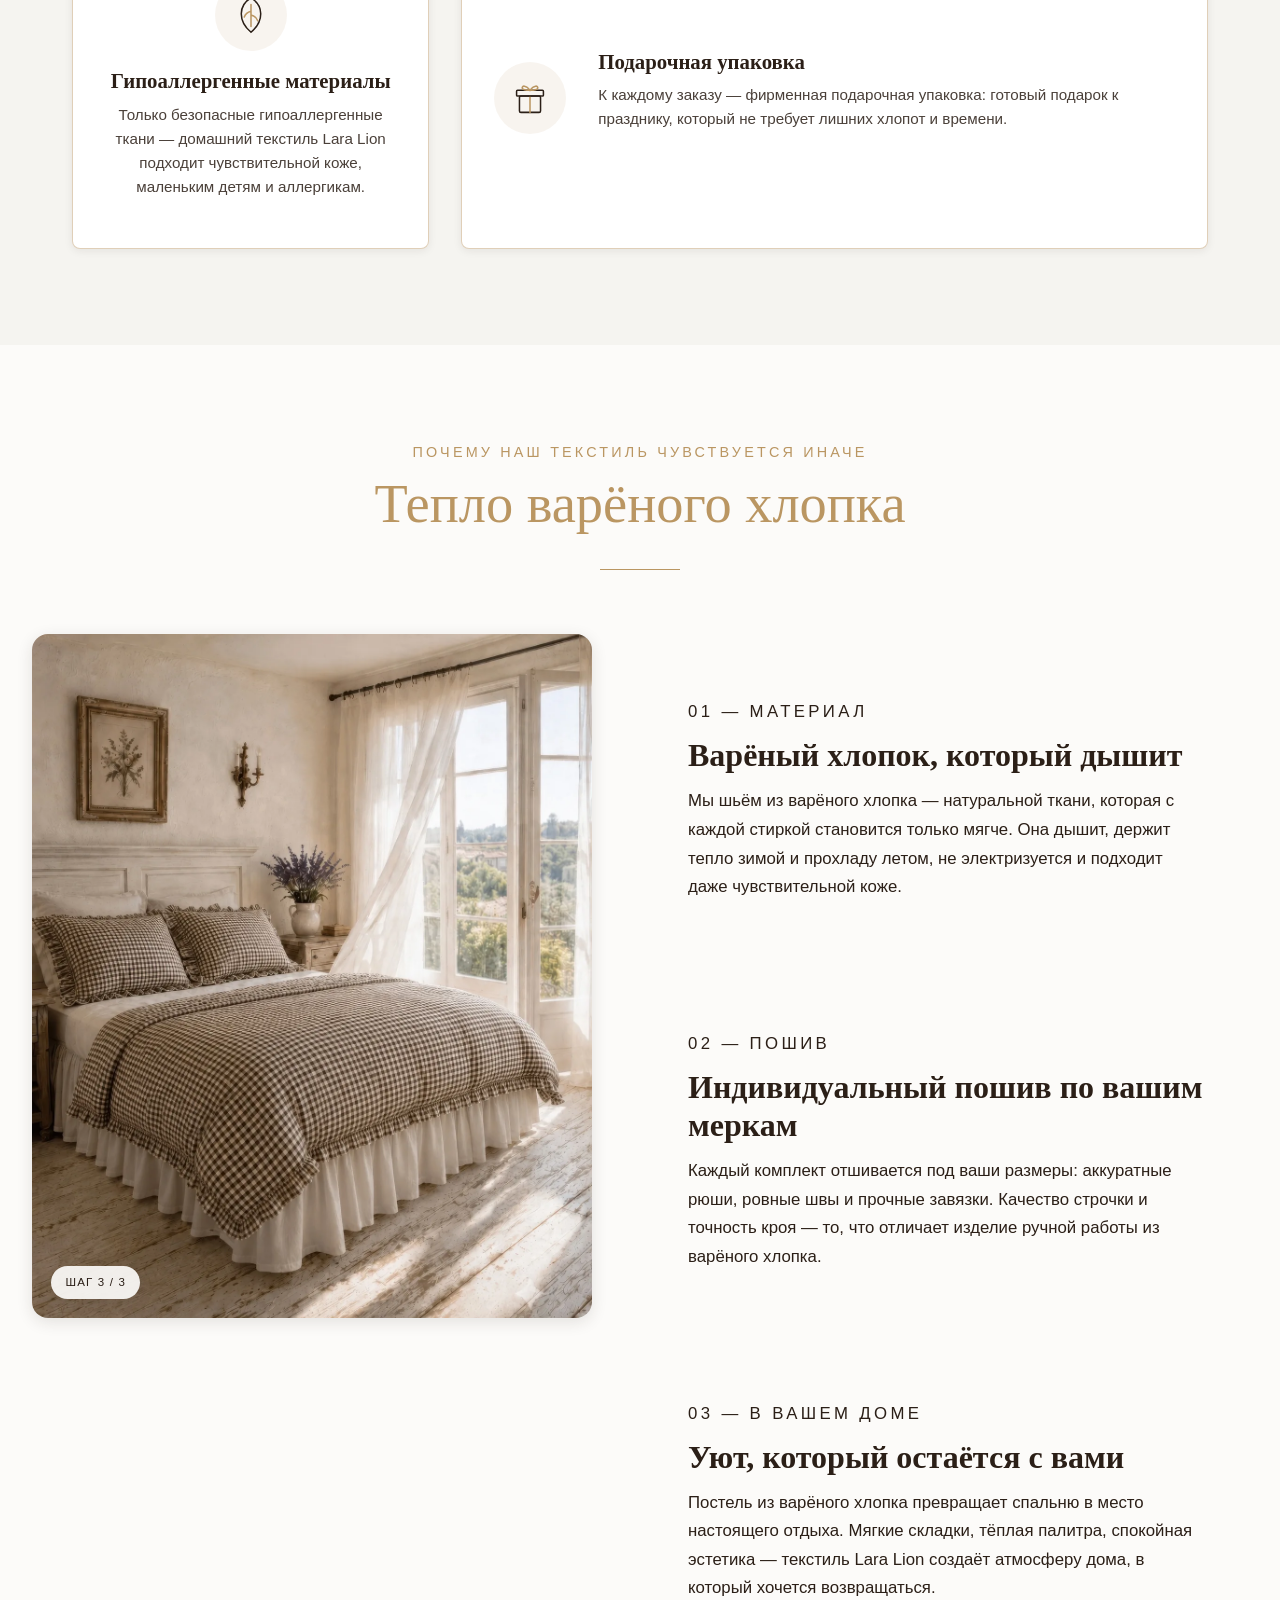
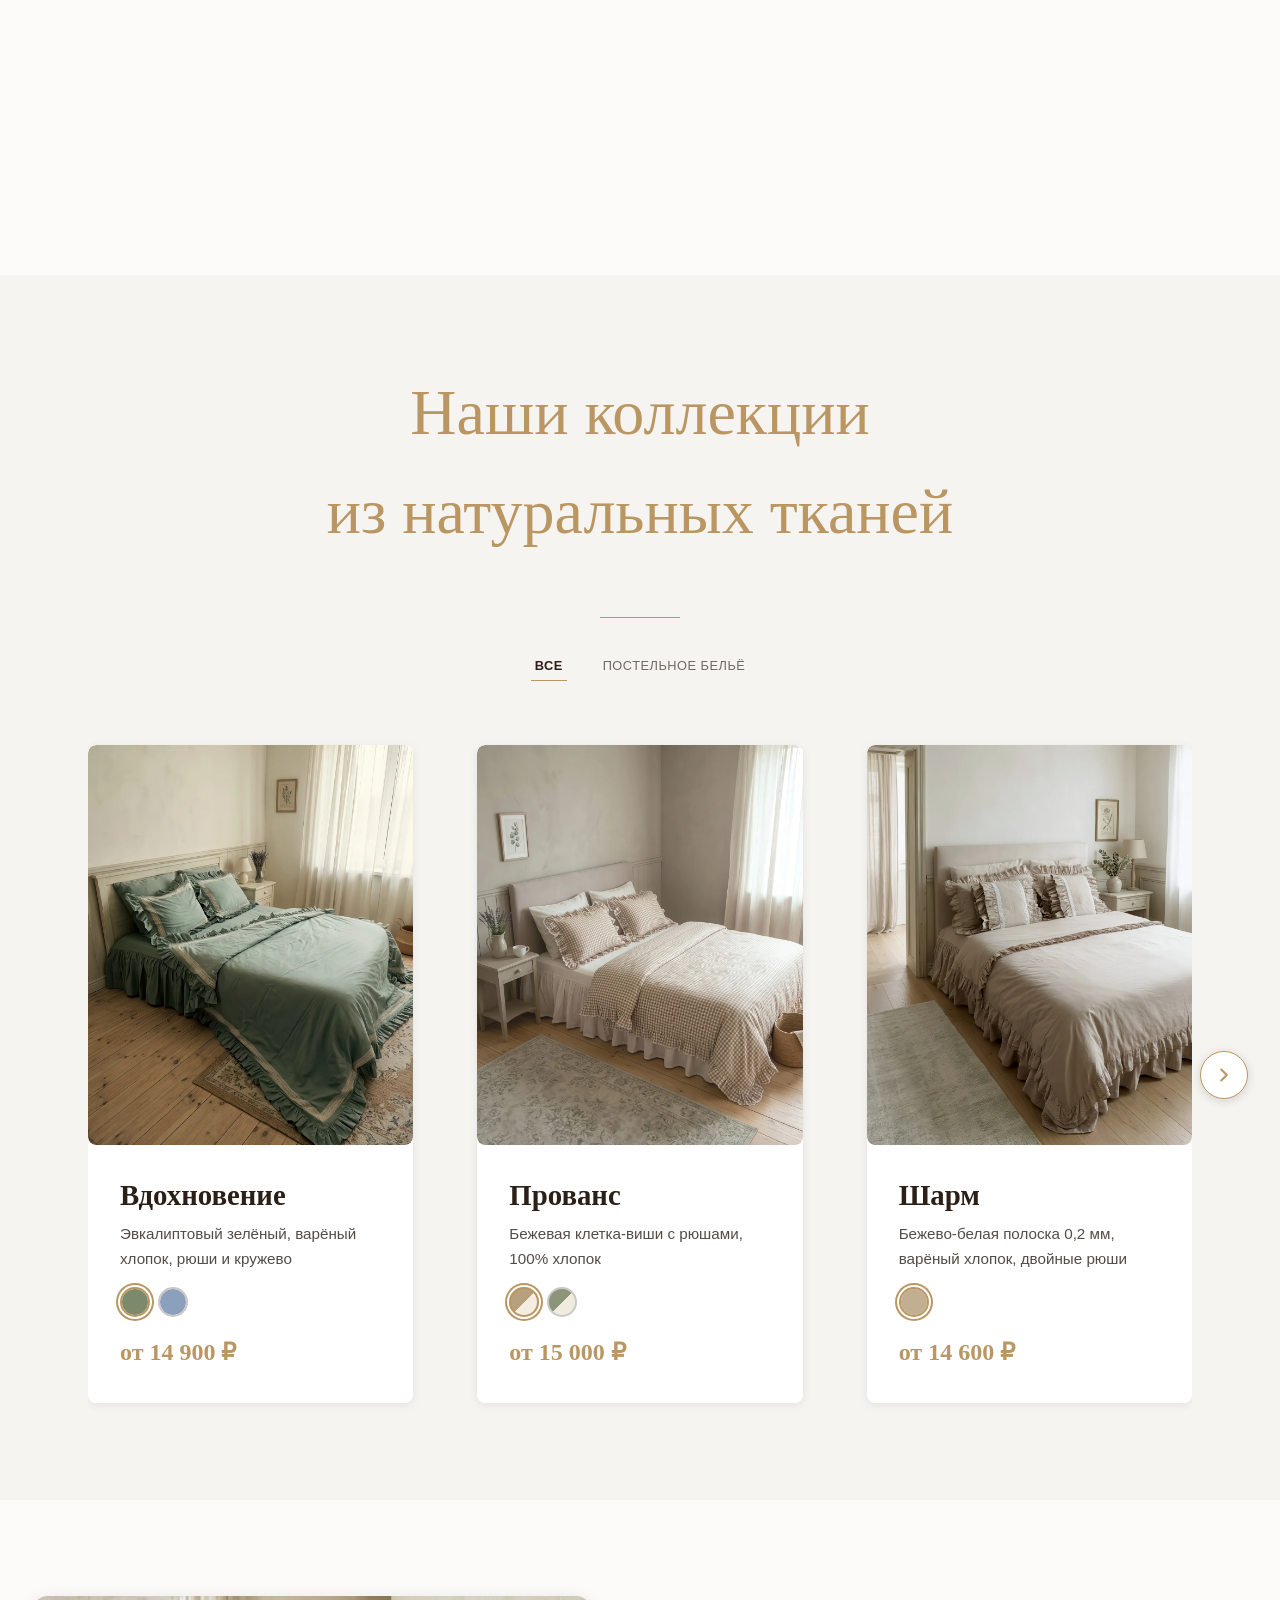
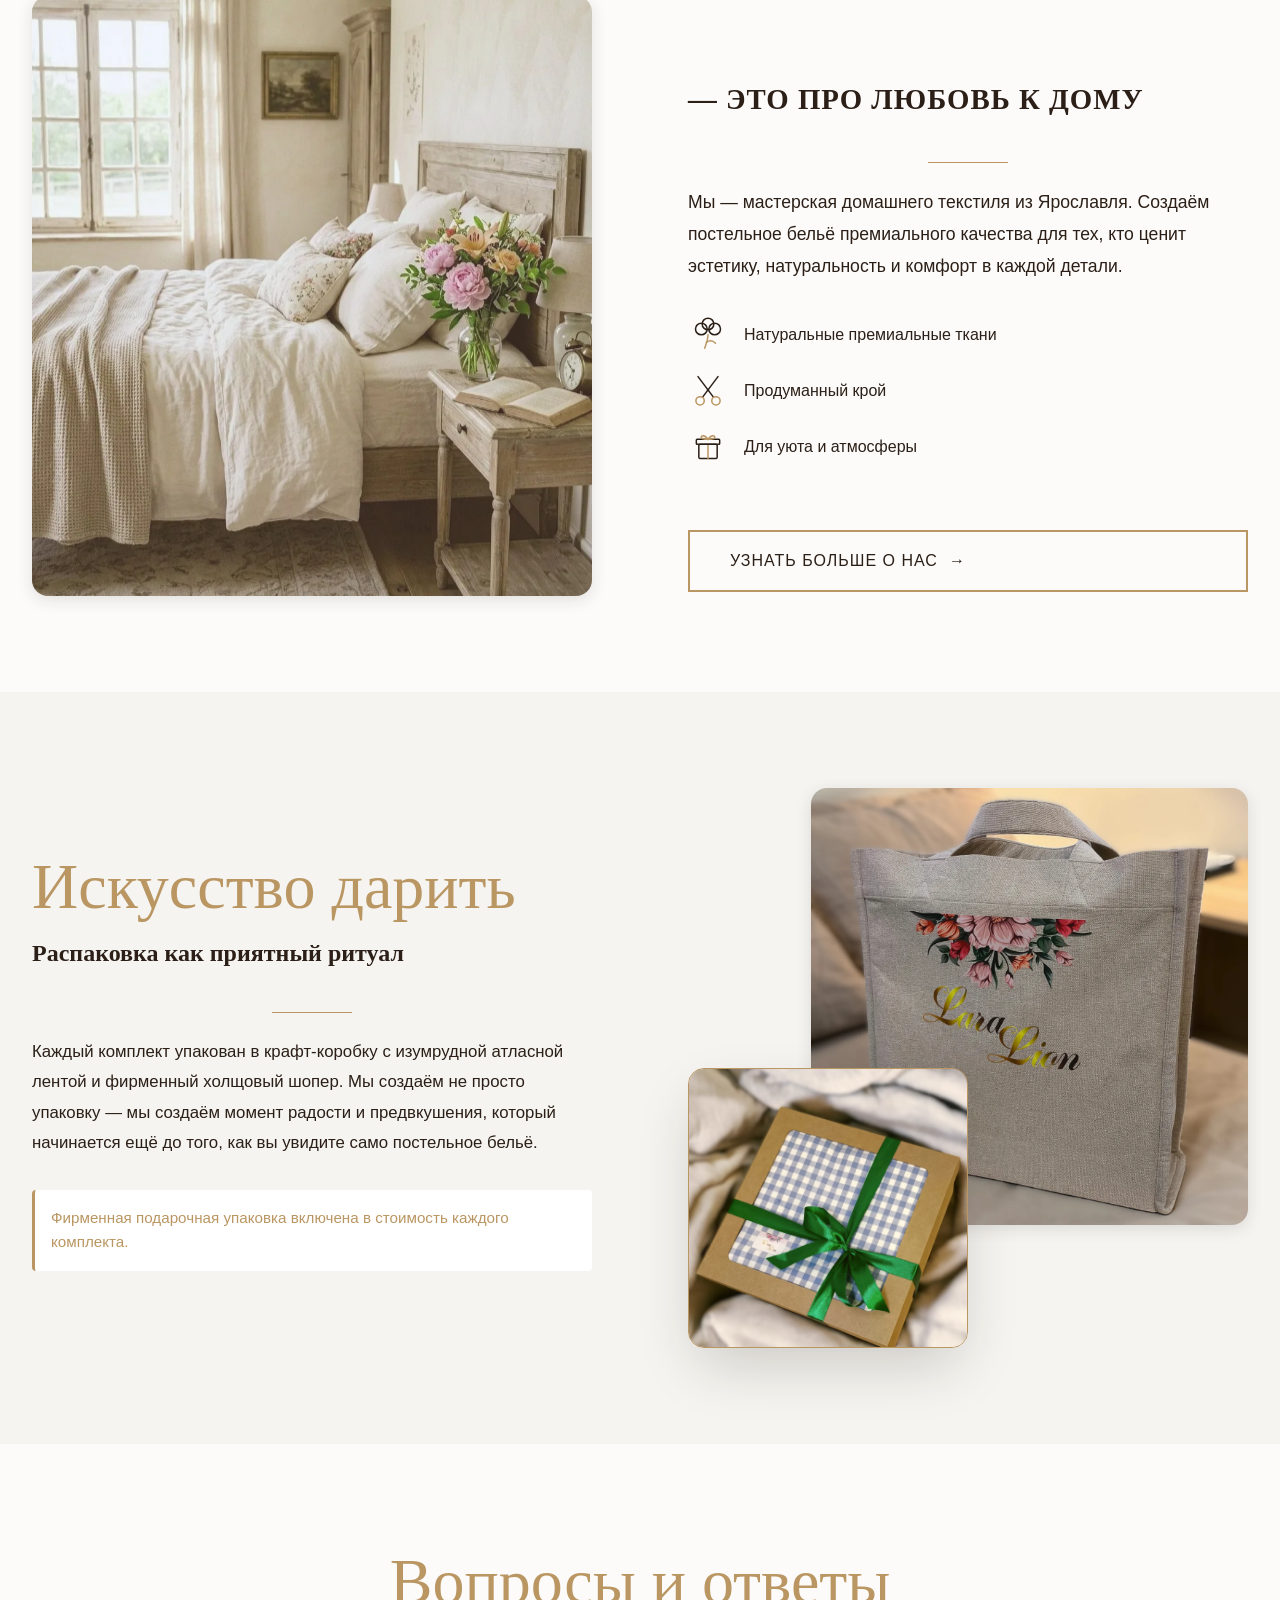
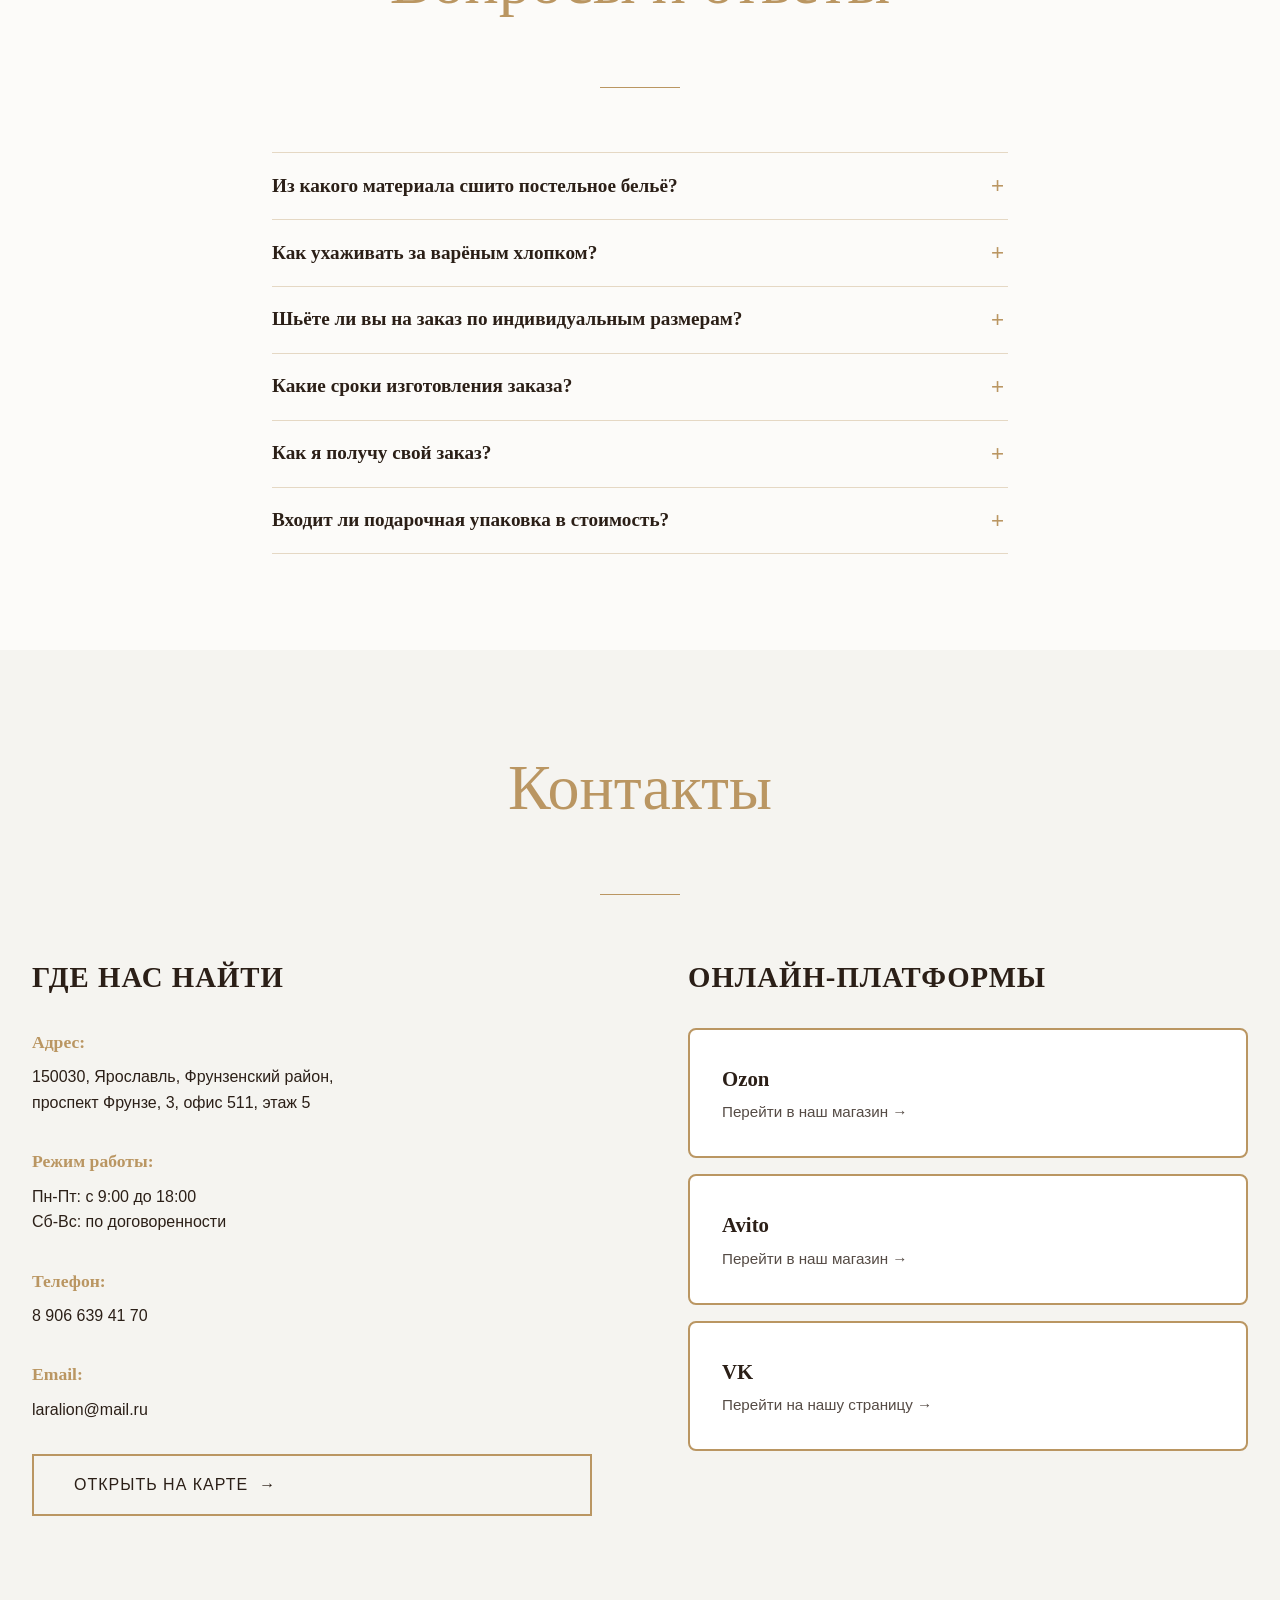
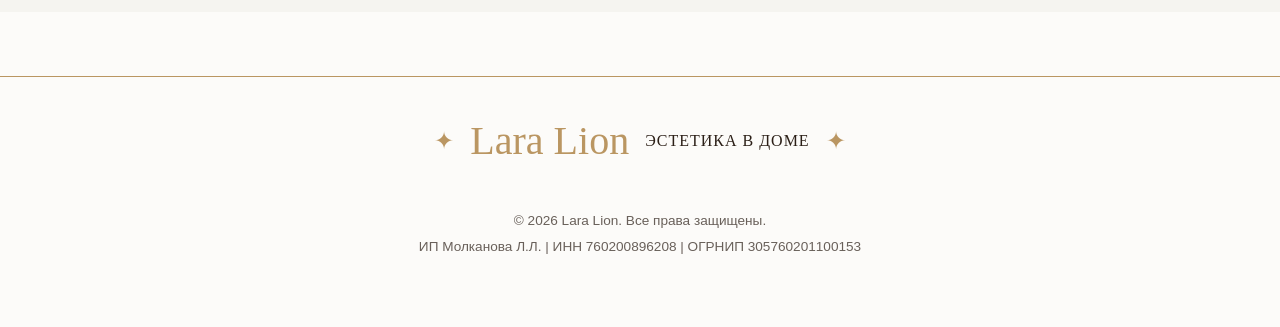
==== commit e4246f4e: "Производительность: пережаты 4 самых тяжёлых изображения — страница 6,8 МБ → 0,9 МБ Фото были загруж" ====
--- a/index.html
+++ b/index.html
@@ -255,7 +255,7 @@
     <header>
         <!-- Логотип слева -->
         <span class="header-logo-wrap">
-            <img src="./images/logo.png" alt="Lara Lion" class="header-logo">
+            <img src="./images/logo.webp" alt="Lara Lion" class="header-logo" width="400" height="400">
         </span>
 
         <!-- Навигационное меню по центру -->
@@ -440,15 +440,15 @@
                 <div class="story-media">
                     <div class="story-frame is-active" data-frame="0">
                         <img src="./images/story/1.webp" alt="Макрофактура варёного хлопка крупным планом"
-                             width="1500" height="2000" loading="lazy">
+                             width="1200" height="1600" loading="lazy">
                     </div>
                     <div class="story-frame" data-frame="1">
                         <img src="./images/story/2.webp" alt="Рюша и ровный шов на постельном белье крупным планом"
-                             width="1500" height="2000" loading="lazy">
+                             width="1200" height="1600" loading="lazy">
                     </div>
                     <div class="story-frame" data-frame="2">
                         <img src="./images/story/3.webp" alt="Светлая спальня с постельным бельём Lara Lion из варёного хлопка"
-                             width="1500" height="2000" loading="lazy">
+                             width="1200" height="1600" loading="lazy">
                     </div>
                     <span class="story-badge" id="storyBadge">Шаг 1 / 3</span>
                 </div>
--- a/css/header.css
+++ b/css/header.css
@@ -61,10 +61,10 @@
     background-size: 300% 100%;
     background-position: 0% 0;
     background-repeat: no-repeat;
-    /* Маска силуэтом самого логотипа (по альфа-каналу PNG) —
+    /* Маска силуэтом самого логотипа (по альфа-каналу WebP) —
        блик строго в форме флажка, на прозрачные поля не выходит */
-    -webkit-mask-image: url(../images/logo.png);
-            mask-image: url(../images/logo.png);
+    -webkit-mask-image: url(../images/logo.webp);
+            mask-image: url(../images/logo.webp);
     -webkit-mask-size: 100% 100%;
             mask-size: 100% 100%;
     -webkit-mask-repeat: no-repeat;
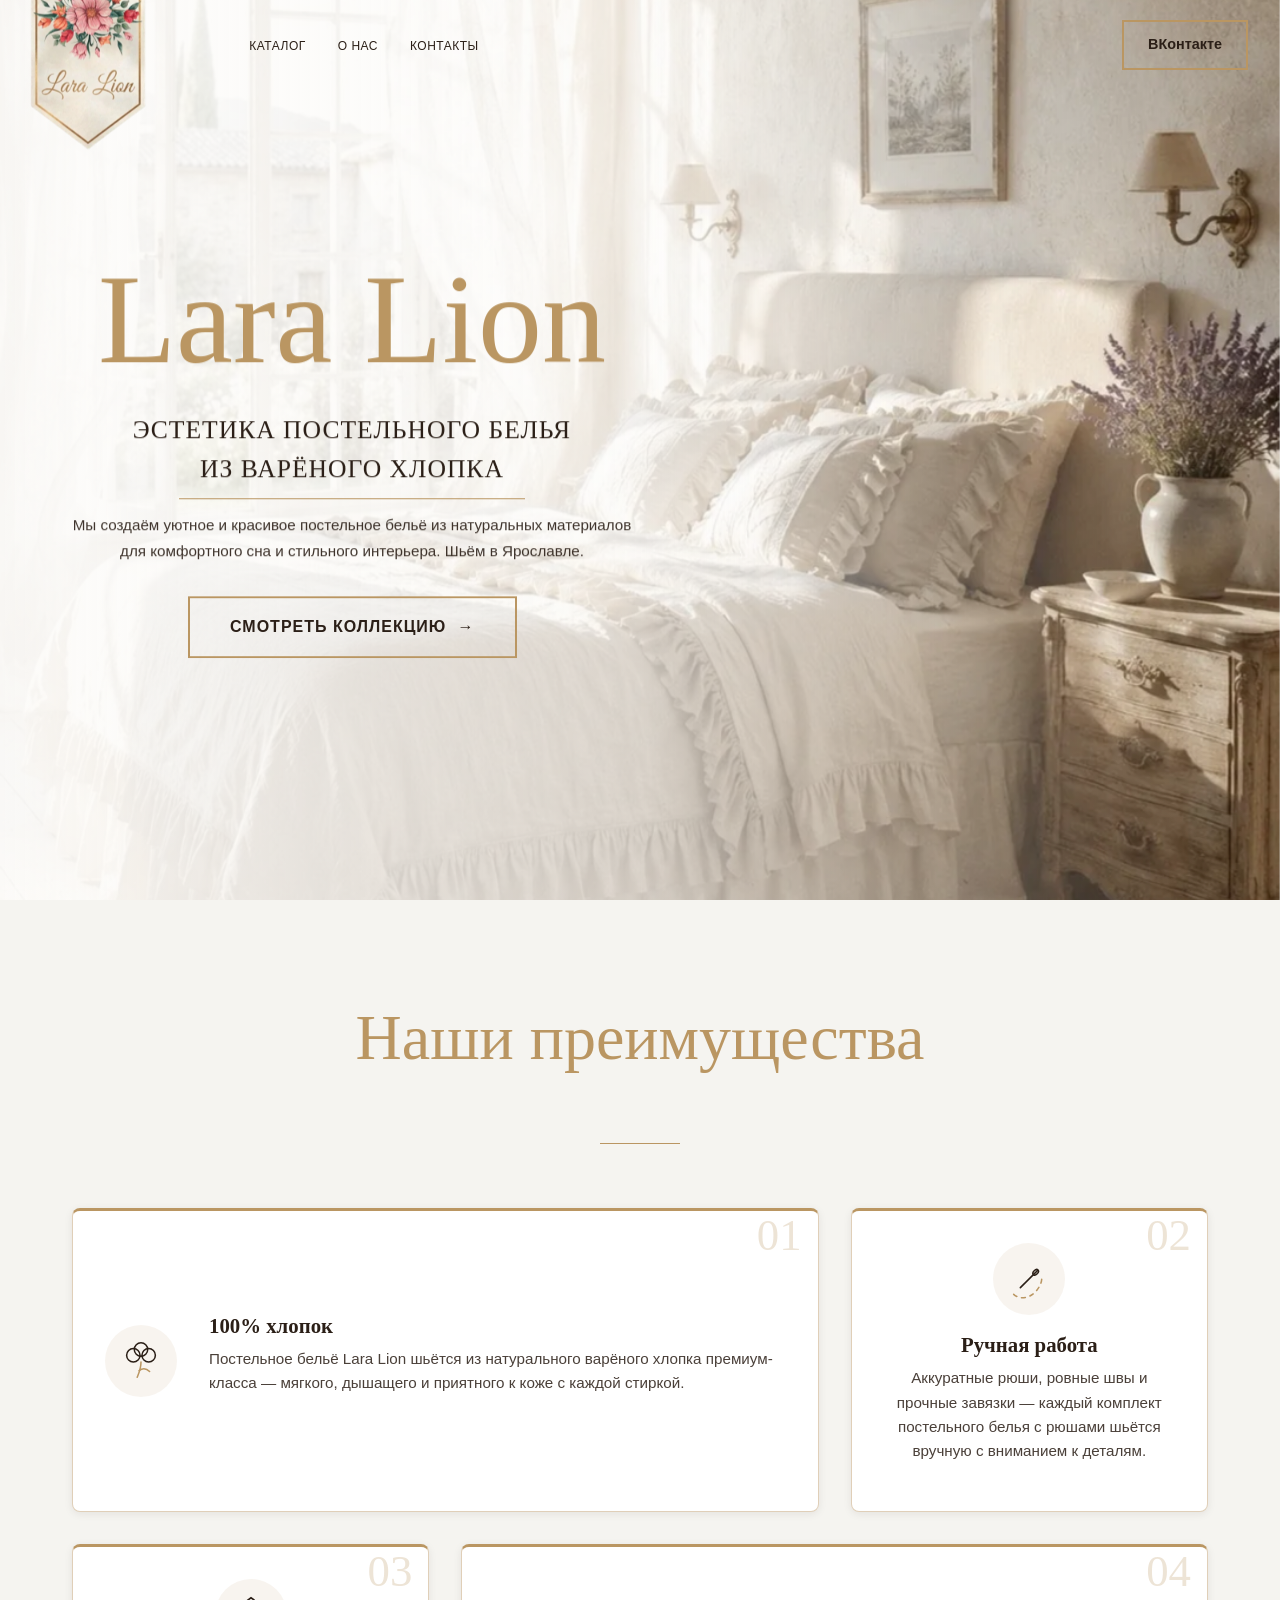
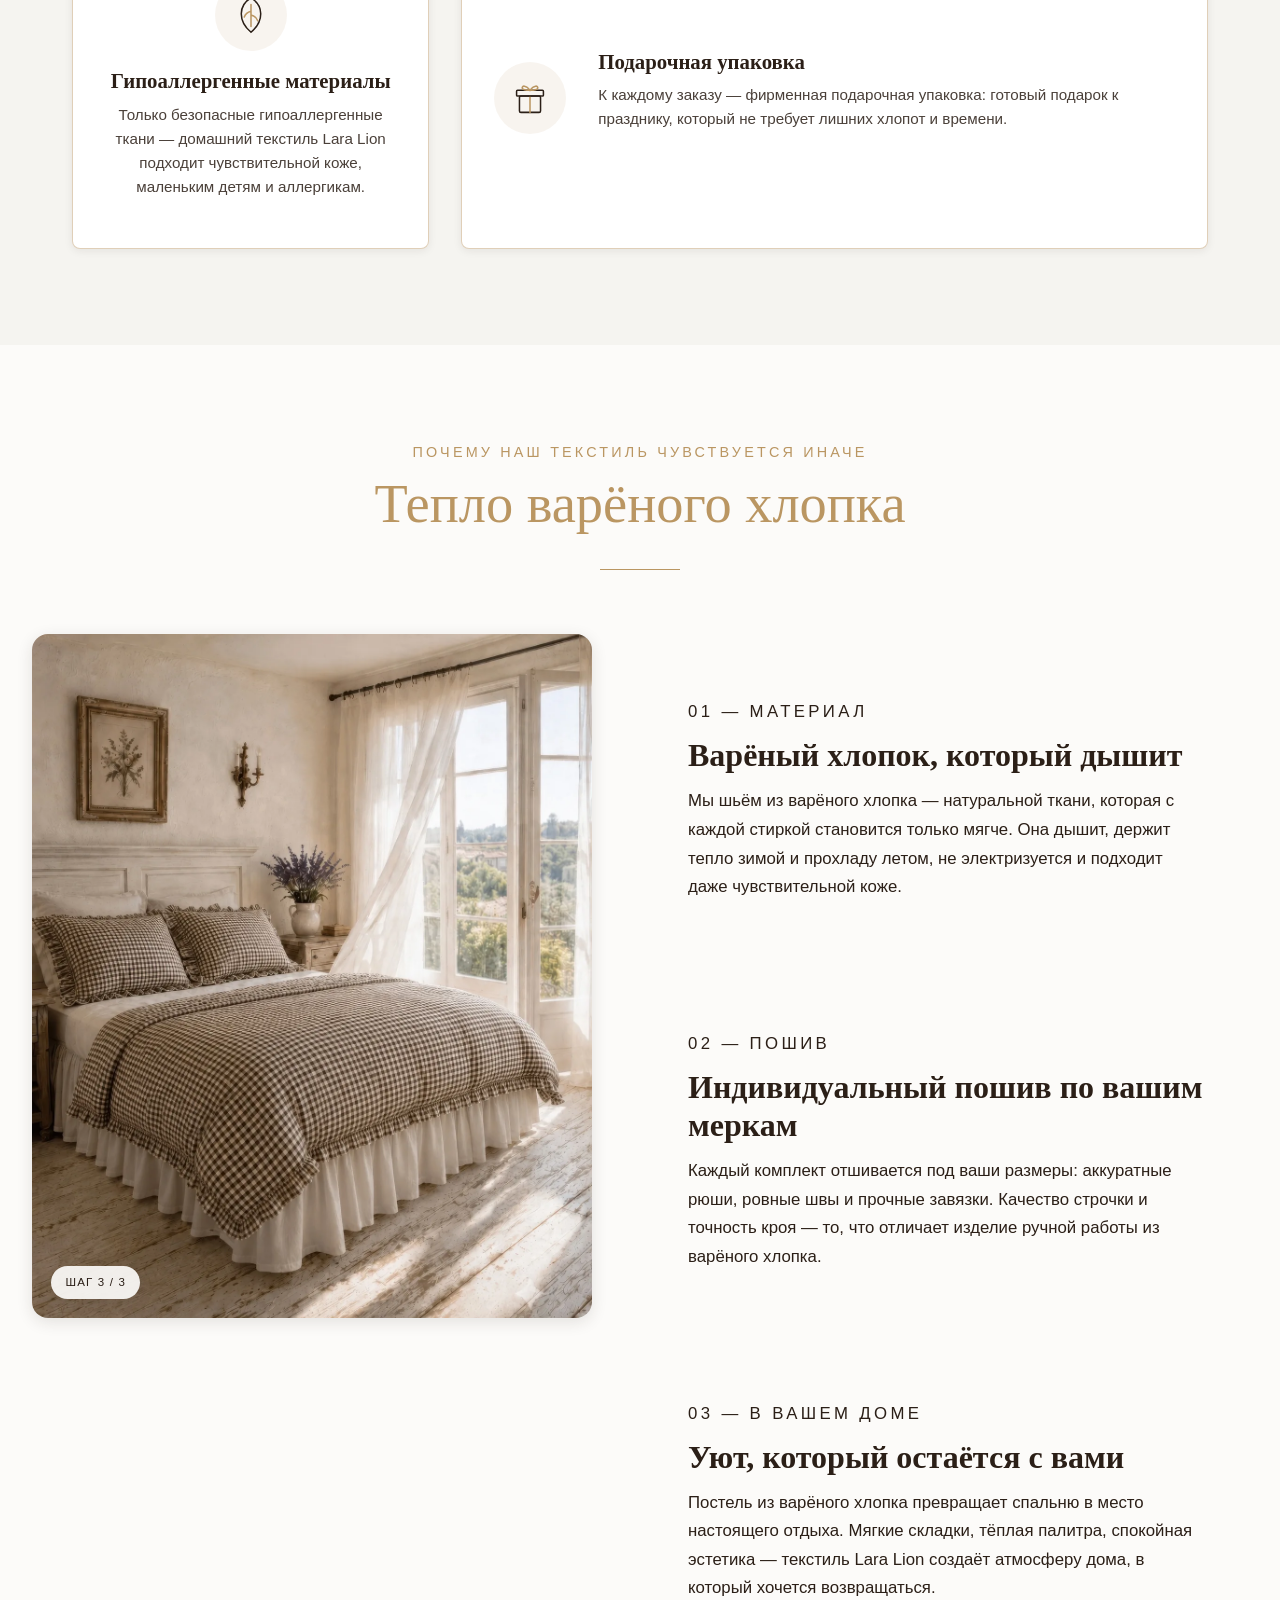
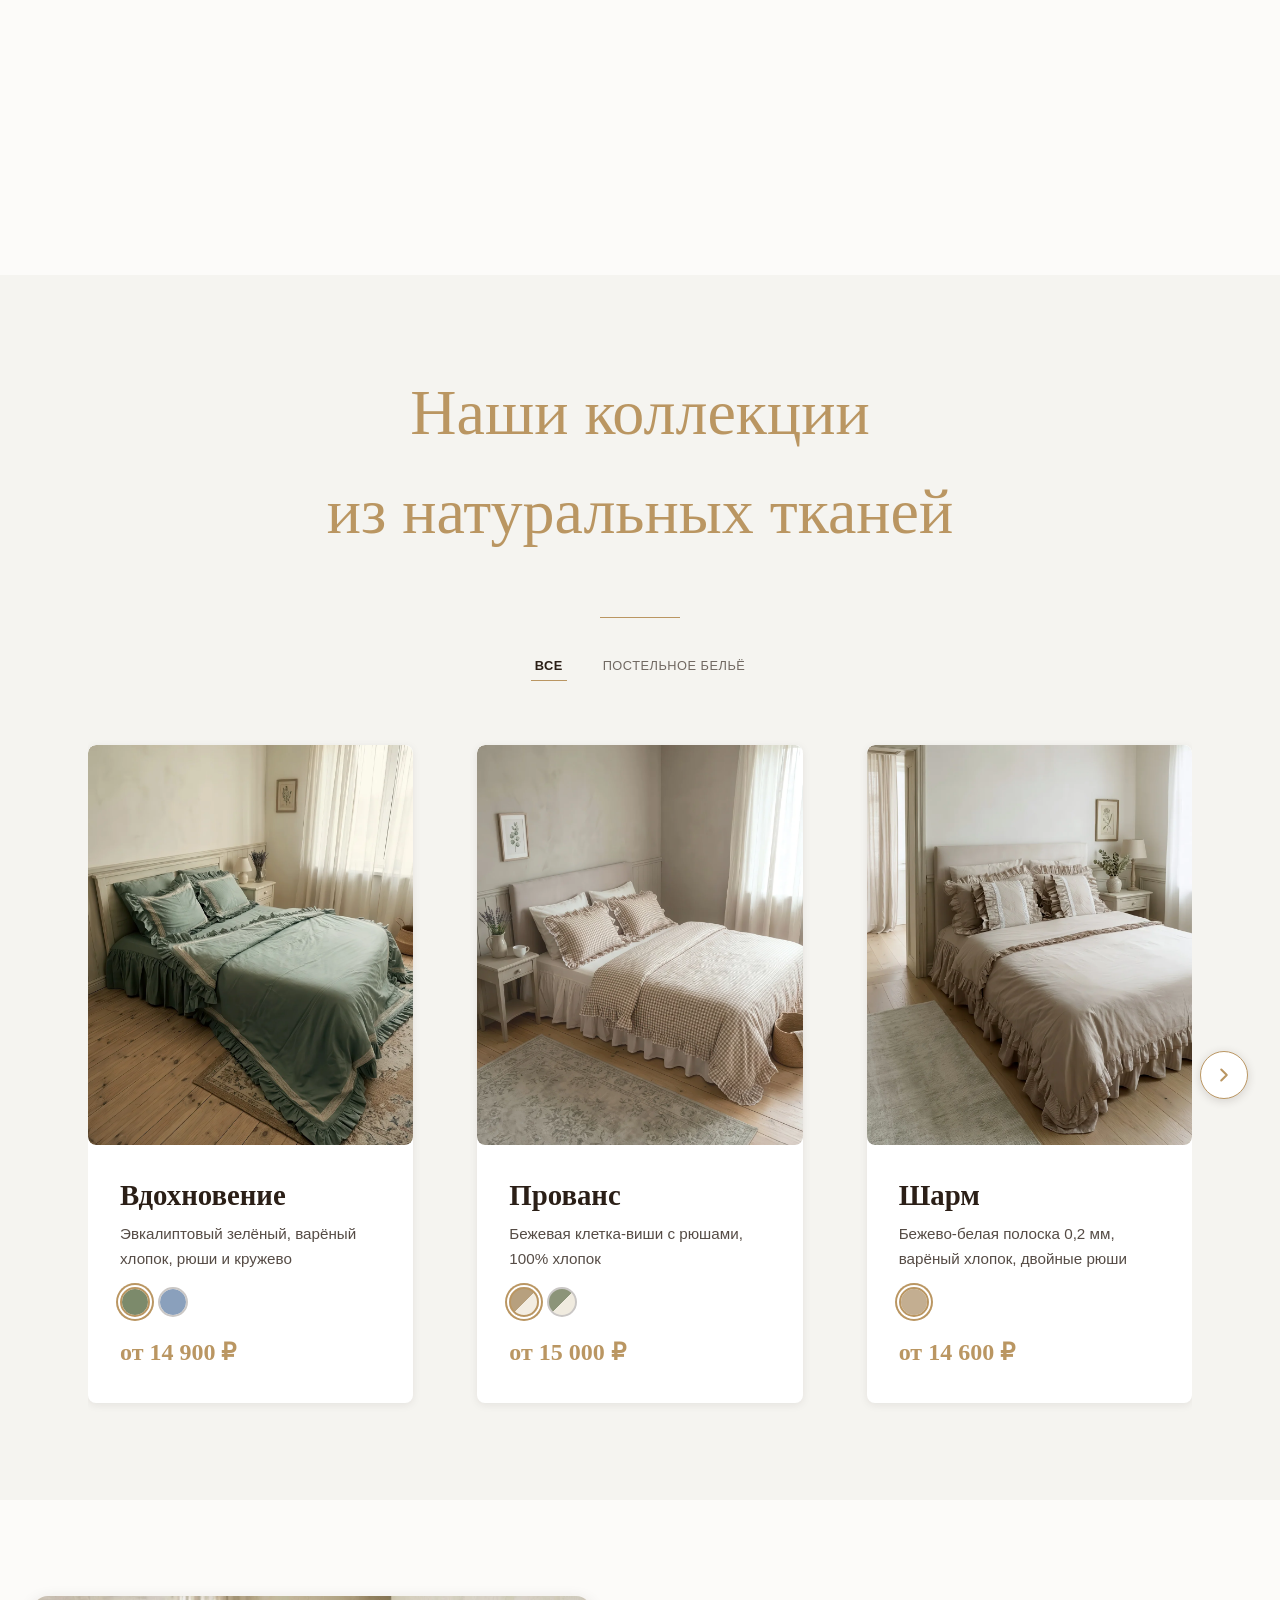
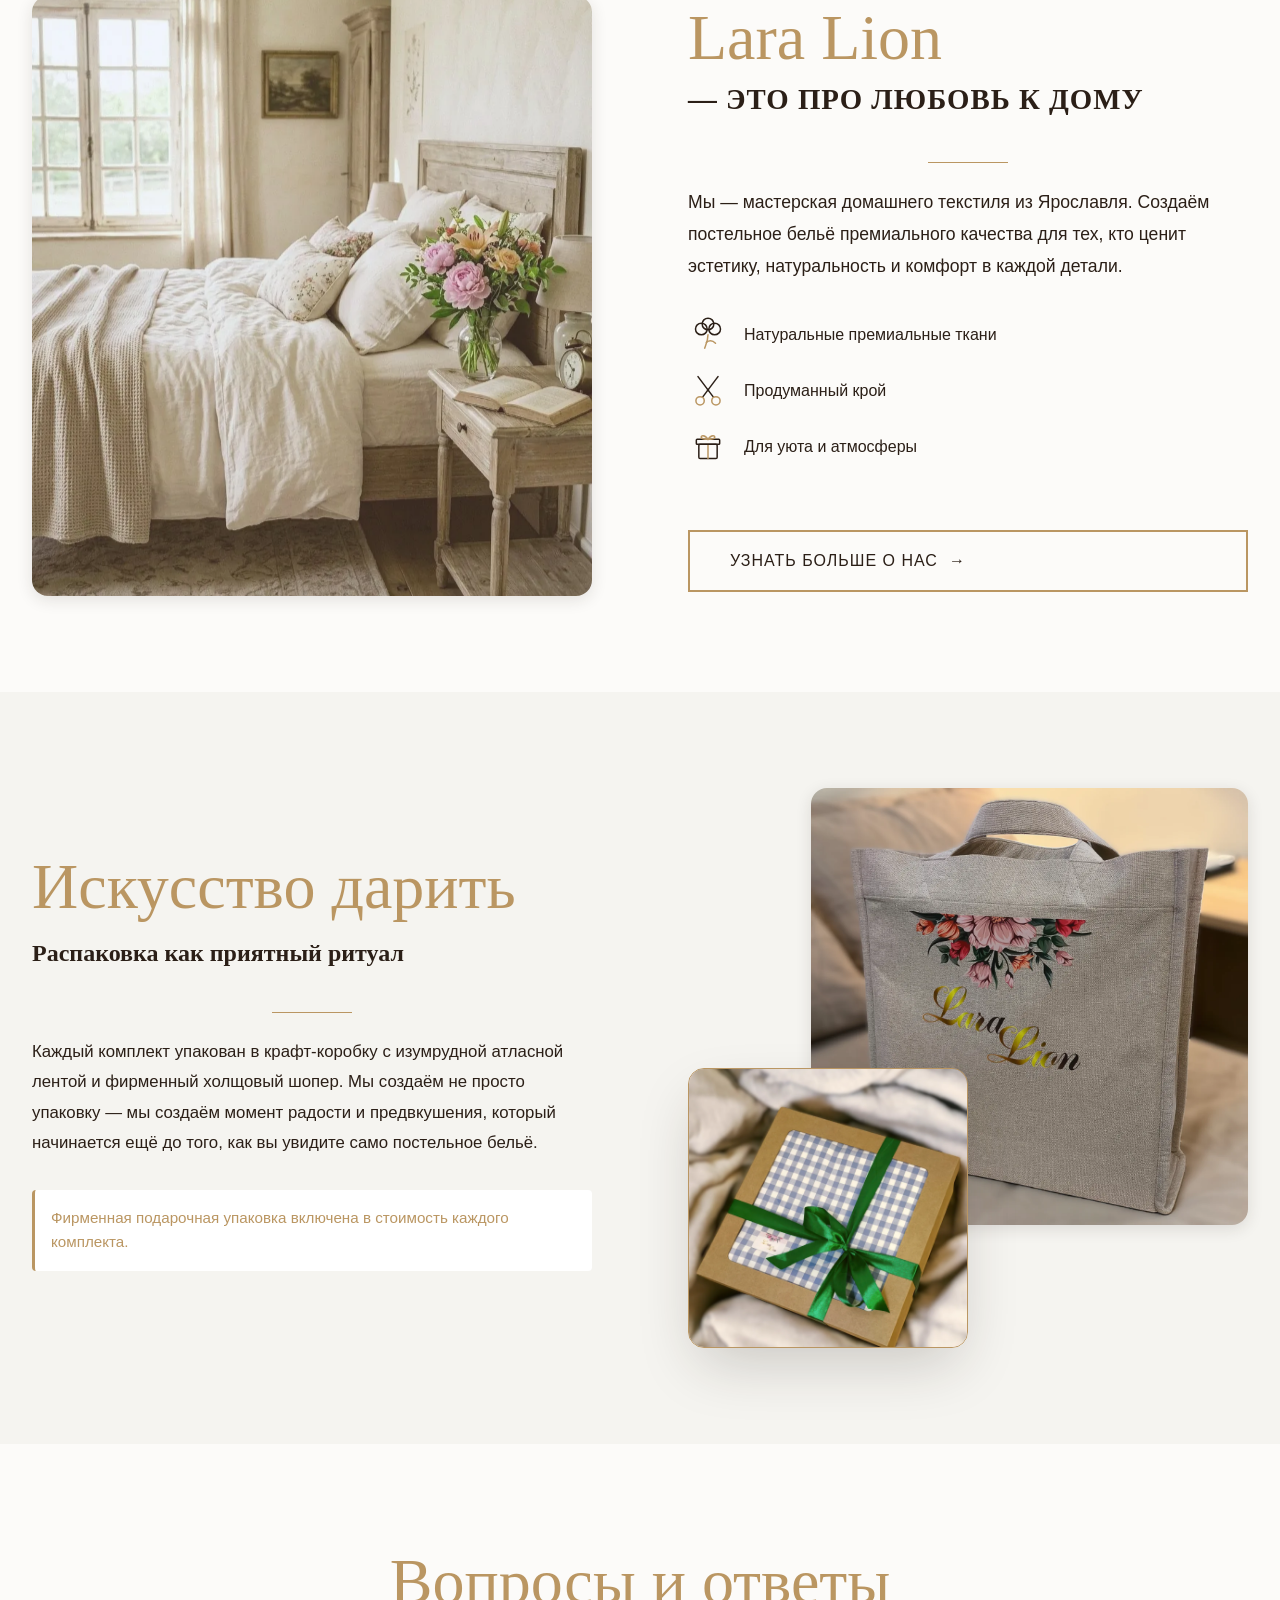
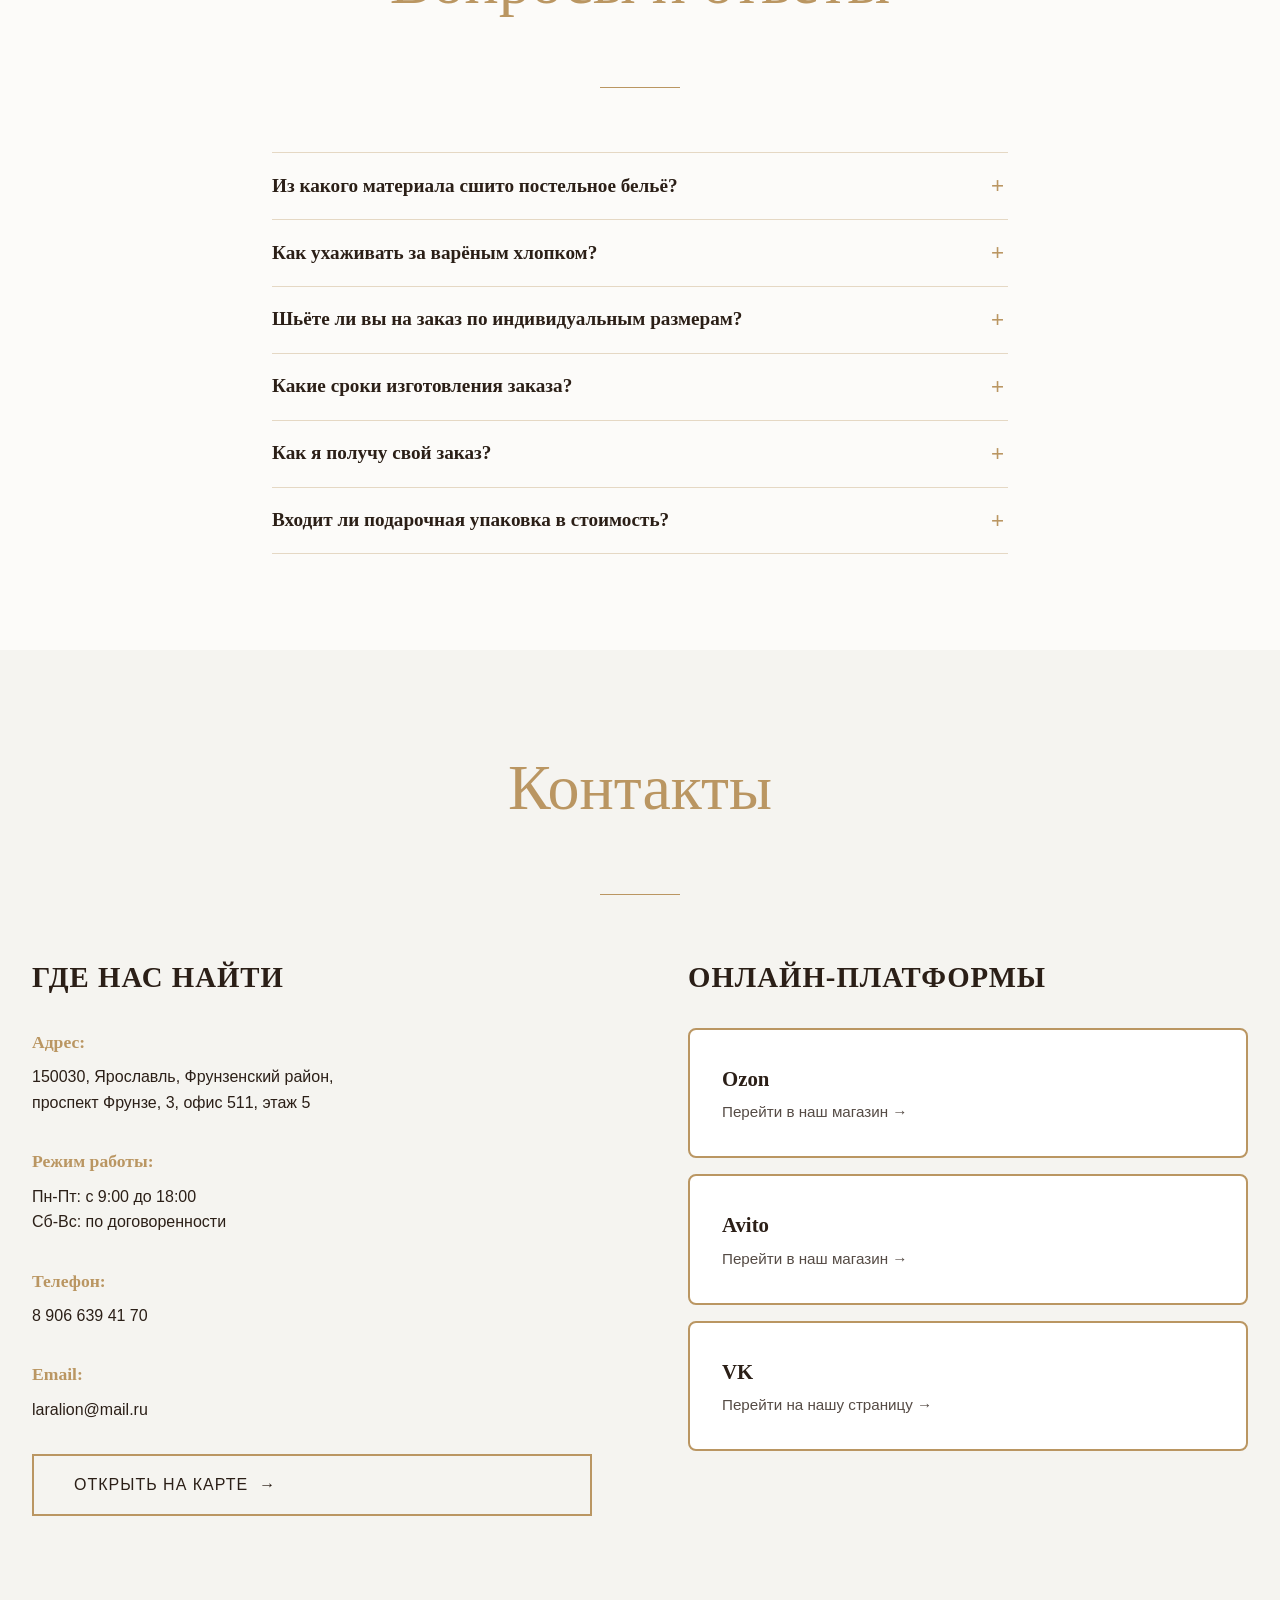
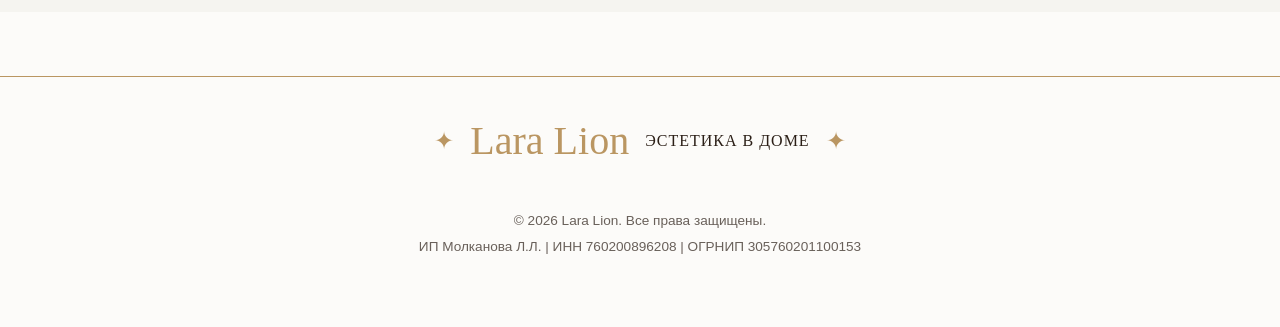
==== commit 3f405c7a: "hero-mobile в WebP (310 → 155 КБ) и починен 404 манифеста в подпапке - images/hero-mobile.jpg → hero" ====
--- a/index.html
+++ b/index.html
@@ -42,7 +42,7 @@
 
     <!-- Preload критических ресурсов (адаптивно по ширине экрана) -->
     <link rel="preload" as="image" type="image/webp" href="./images/hero-desktop.webp" media="(min-width: 769px)">
-    <link rel="preload" as="image" href="./images/hero-mobile.jpg" media="(max-width: 768px)">
+    <link rel="preload" as="image" type="image/webp" href="./images/hero-mobile.webp" media="(max-width: 768px)">
     <link rel="preload" href="https://fonts.googleapis.com/css2?family=Great+Vibes&family=EB+Garamond:wght@400;500;600;700&family=Montserrat:wght@300;400;500;600&display=swap" as="style">
 
     <!-- Подключение шрифтов Google Fonts -->
@@ -299,7 +299,7 @@
     <section id="hero">
         <!-- Фоновое изображение (адаптивная подмена: десктоп / мобайл) -->
         <picture class="hero-bg" data-px="0.18">
-            <source media="(max-width: 768px)" srcset="./images/hero-mobile.jpg">
+            <source media="(max-width: 768px)" type="image/webp" srcset="./images/hero-mobile.webp">
             <img src="./images/hero-desktop.webp" alt="Спальня Lara Lion" loading="eager">
         </picture>
 
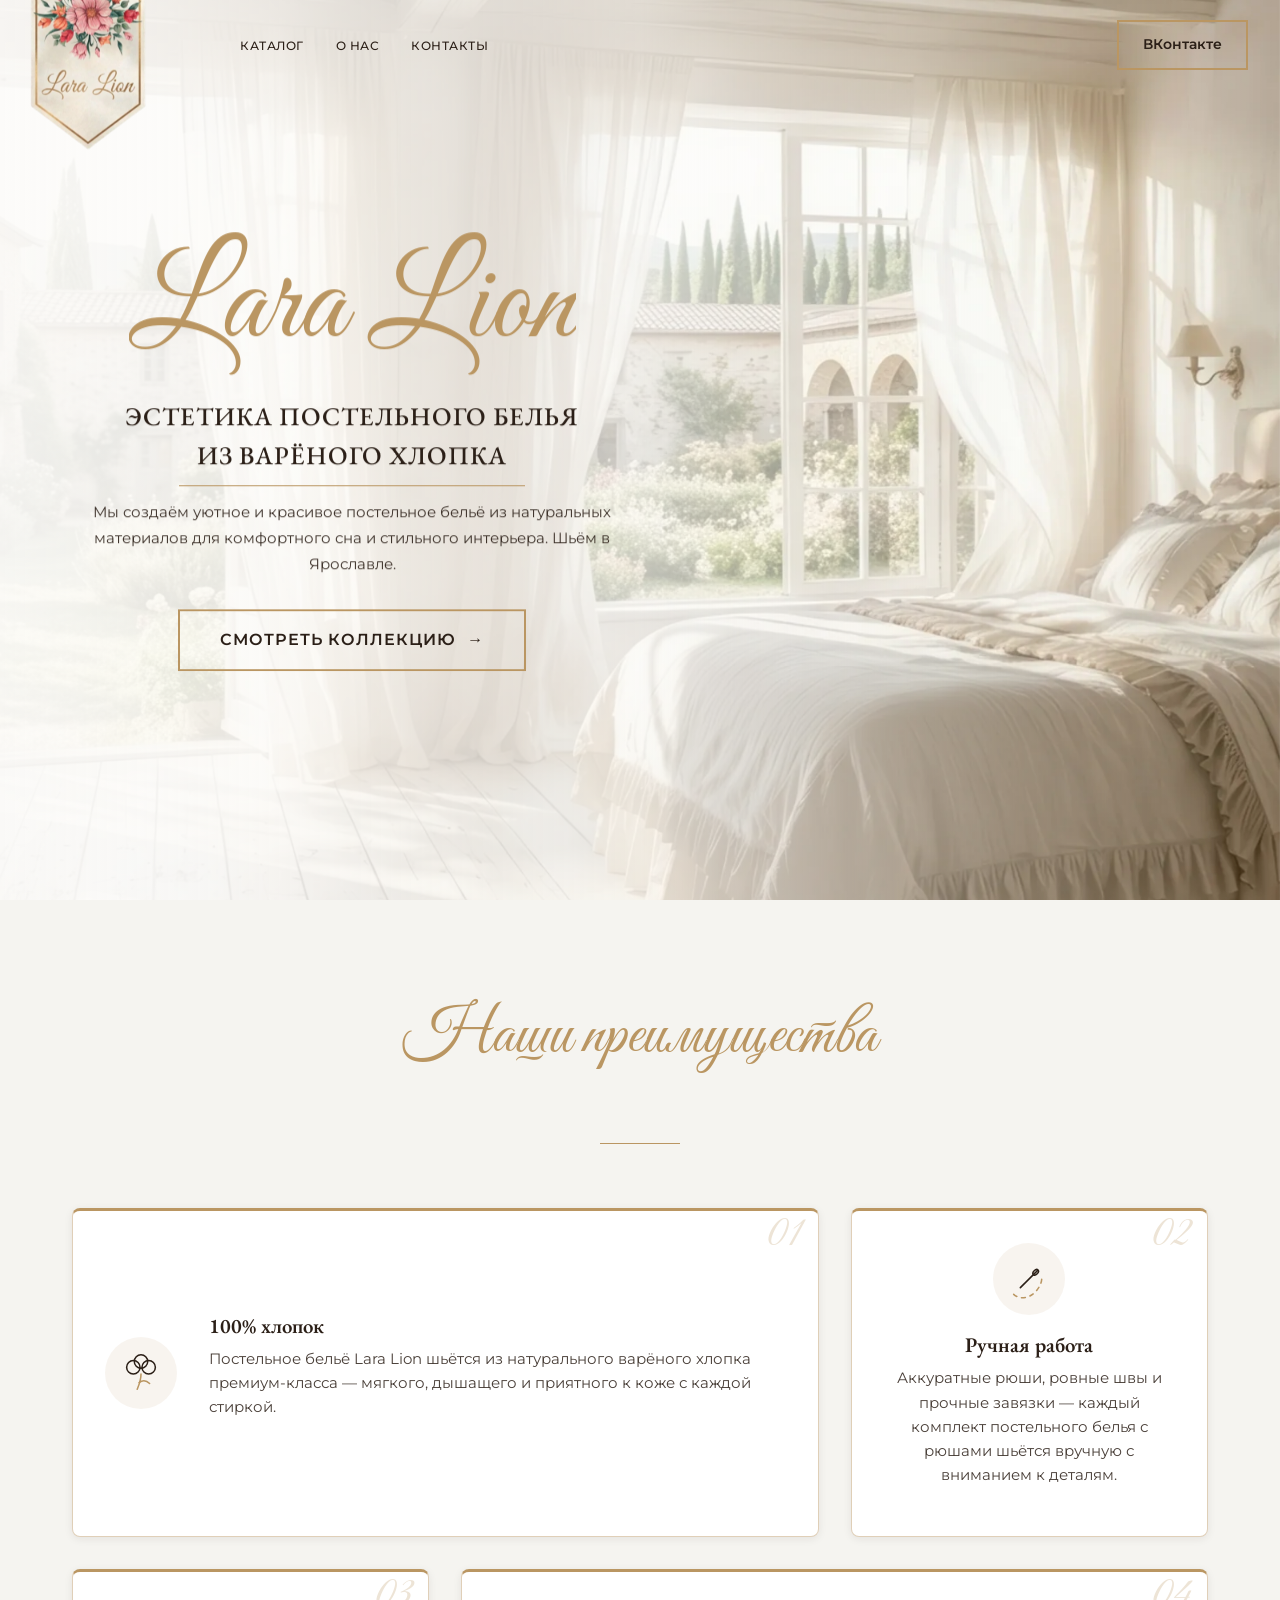
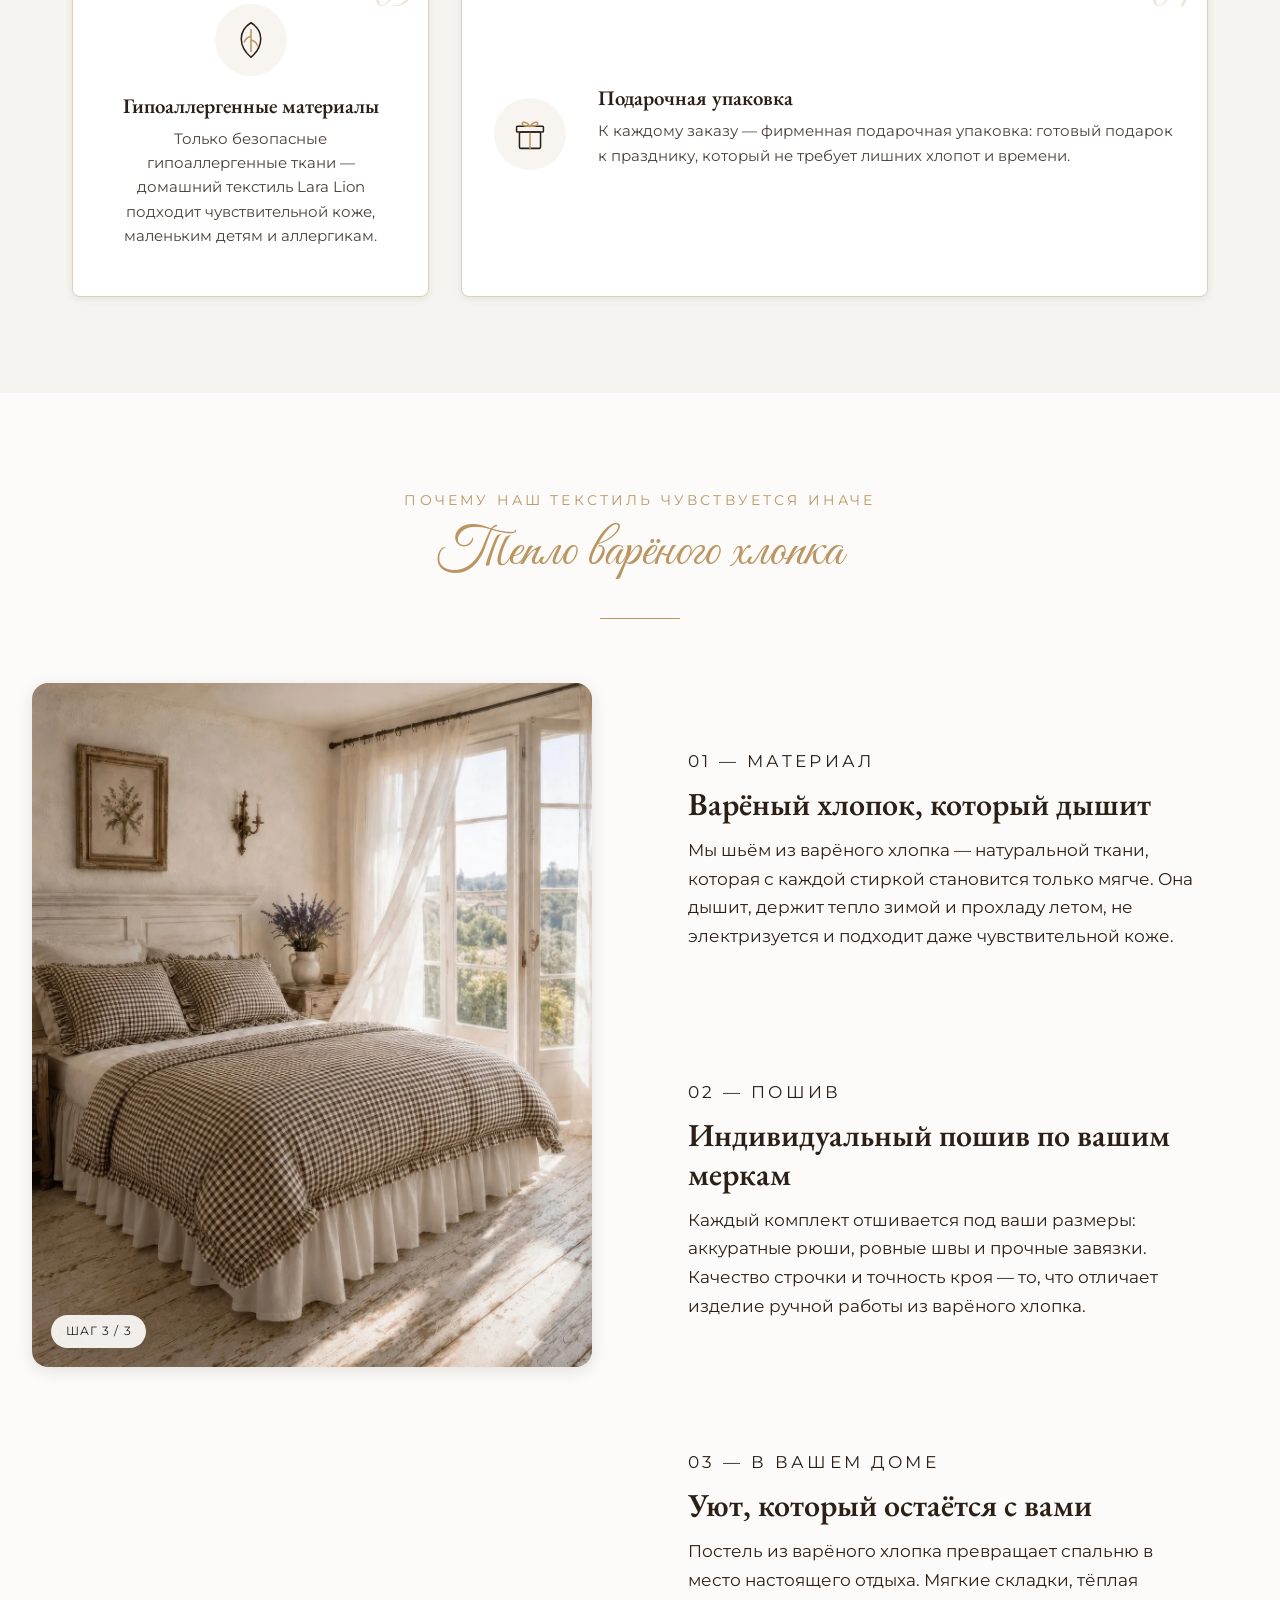
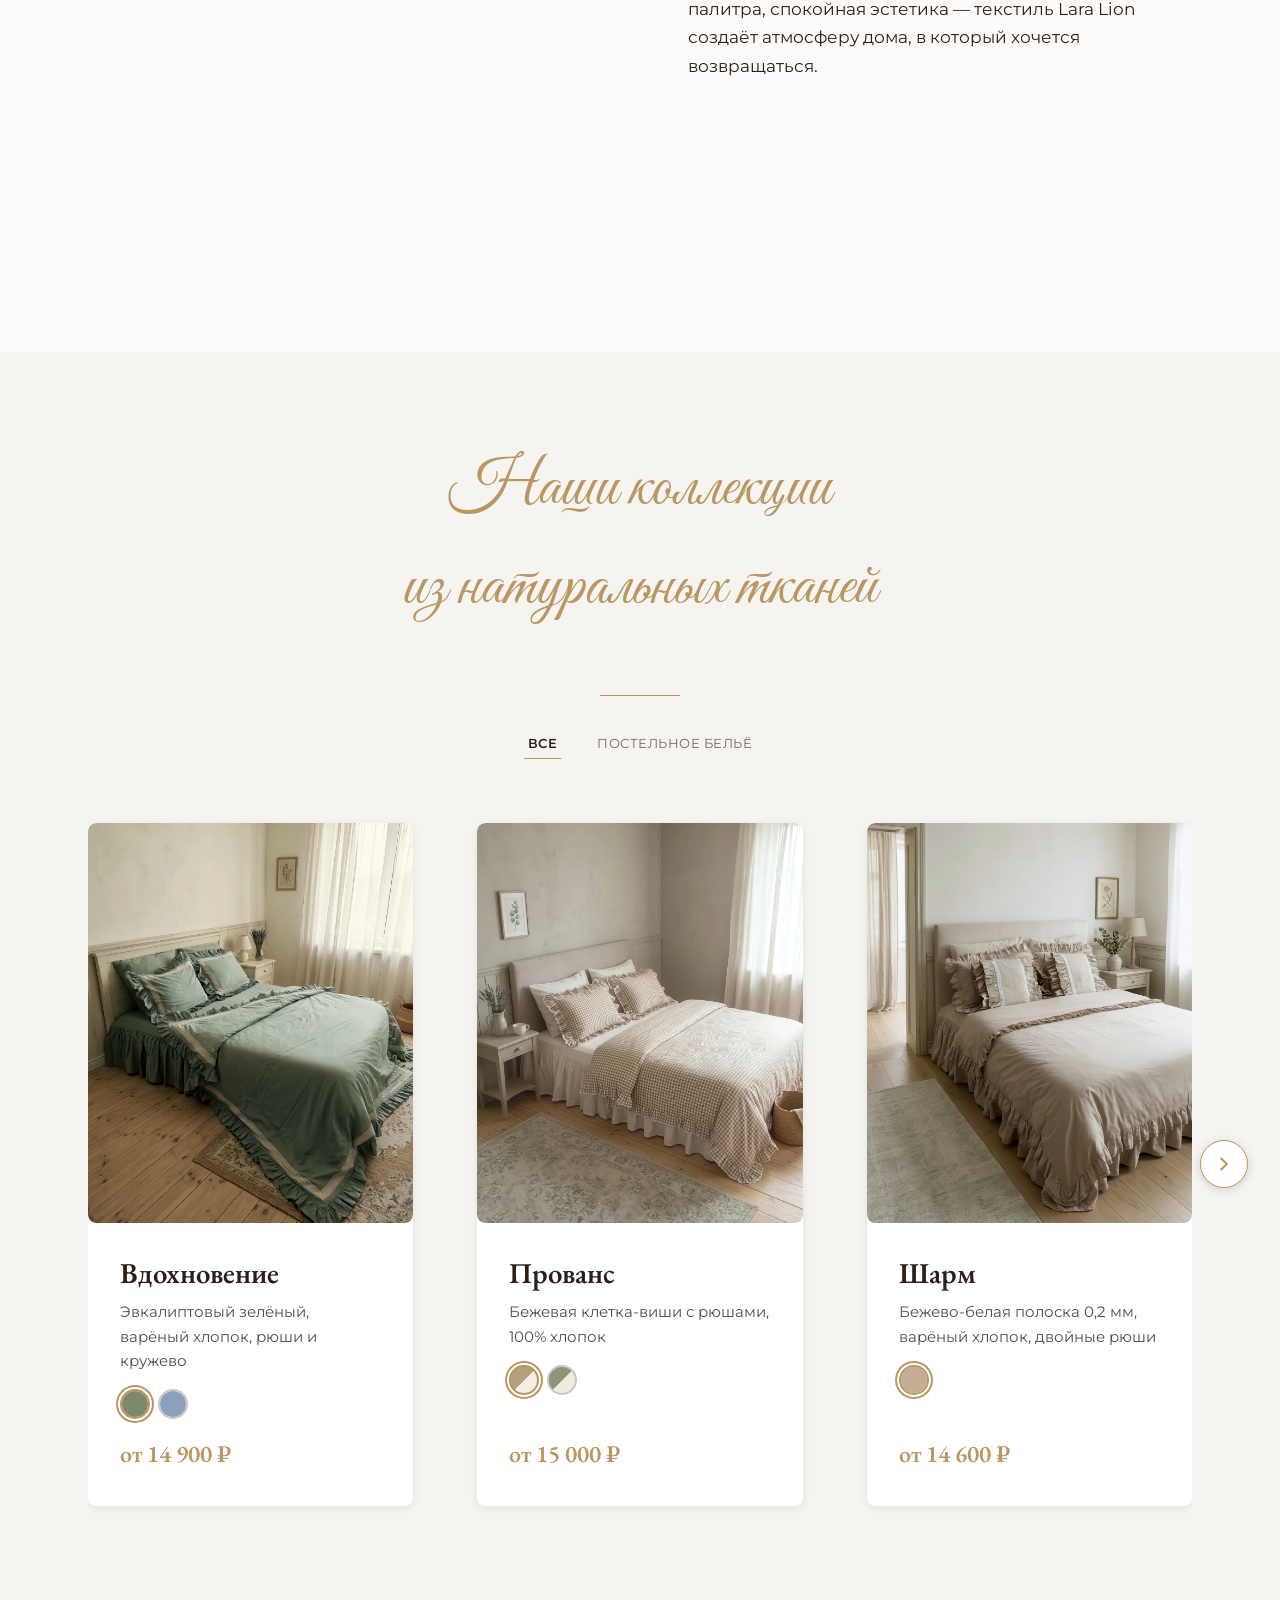
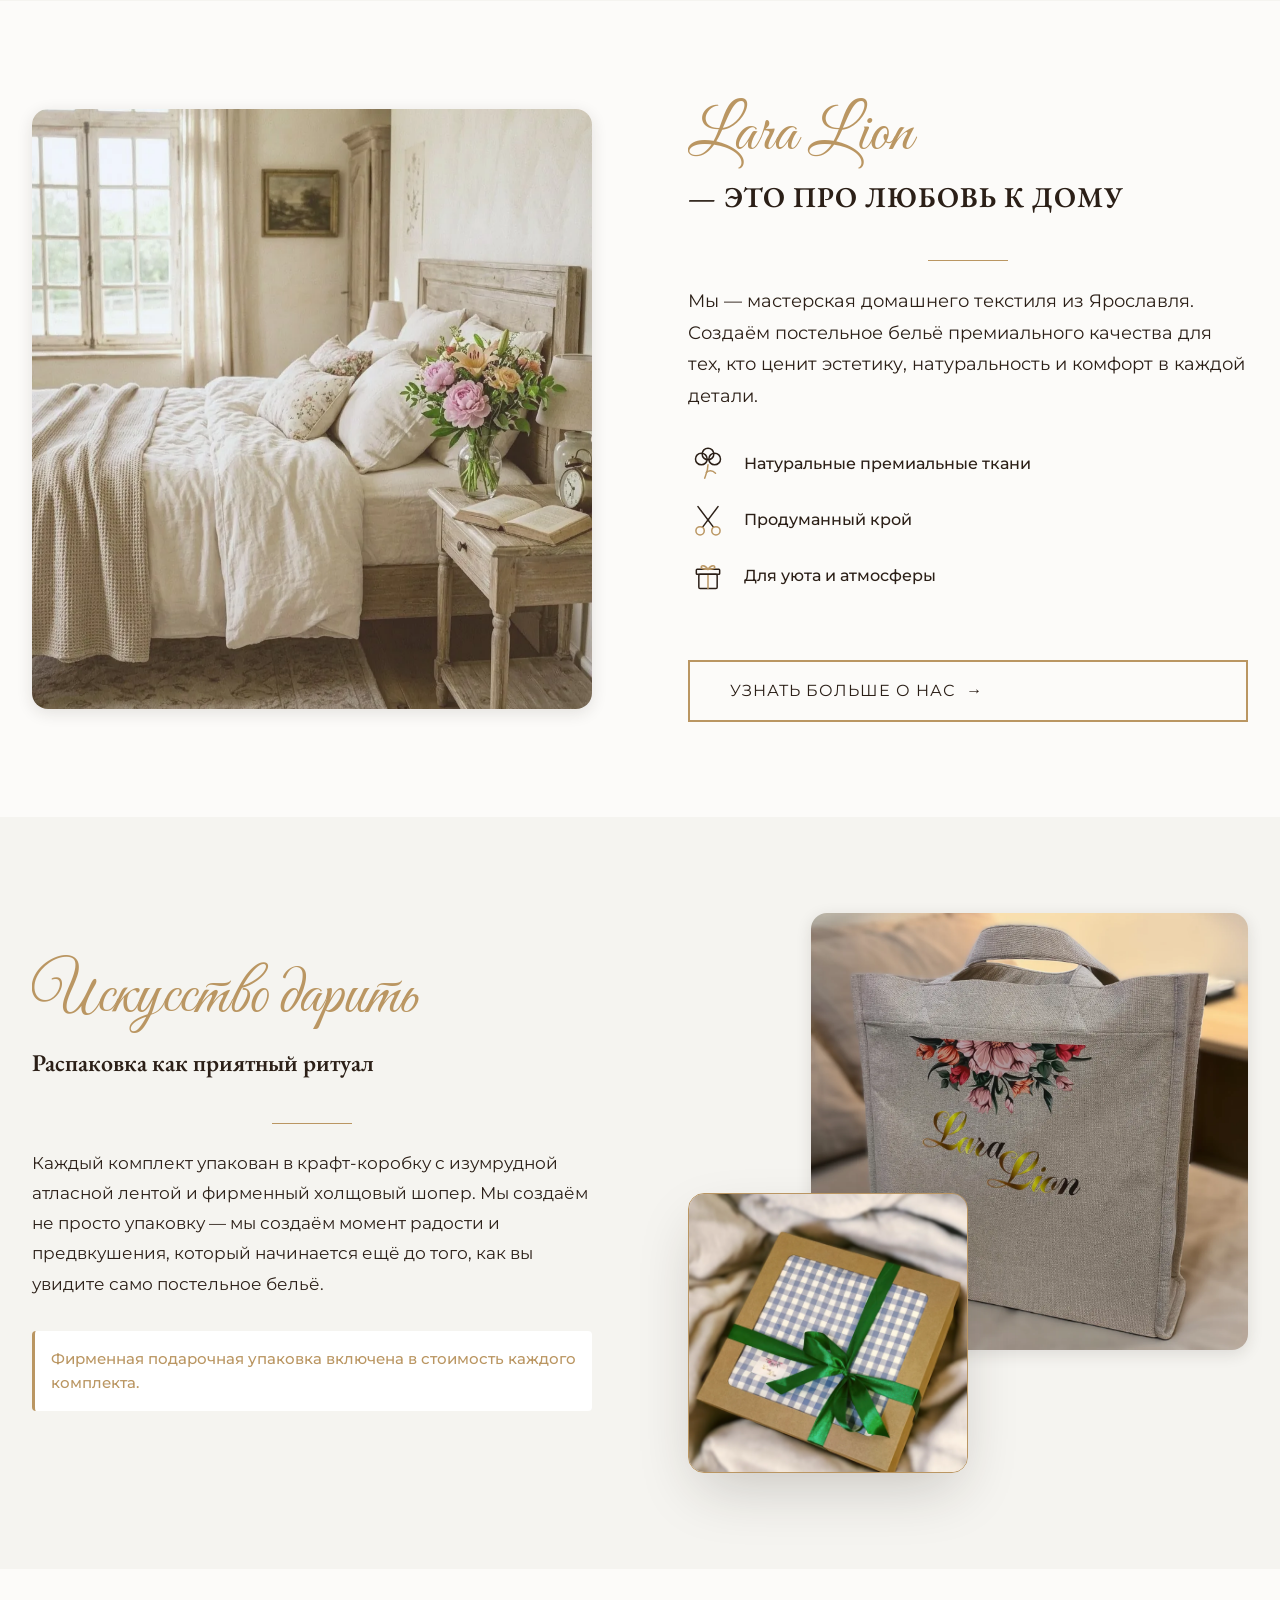
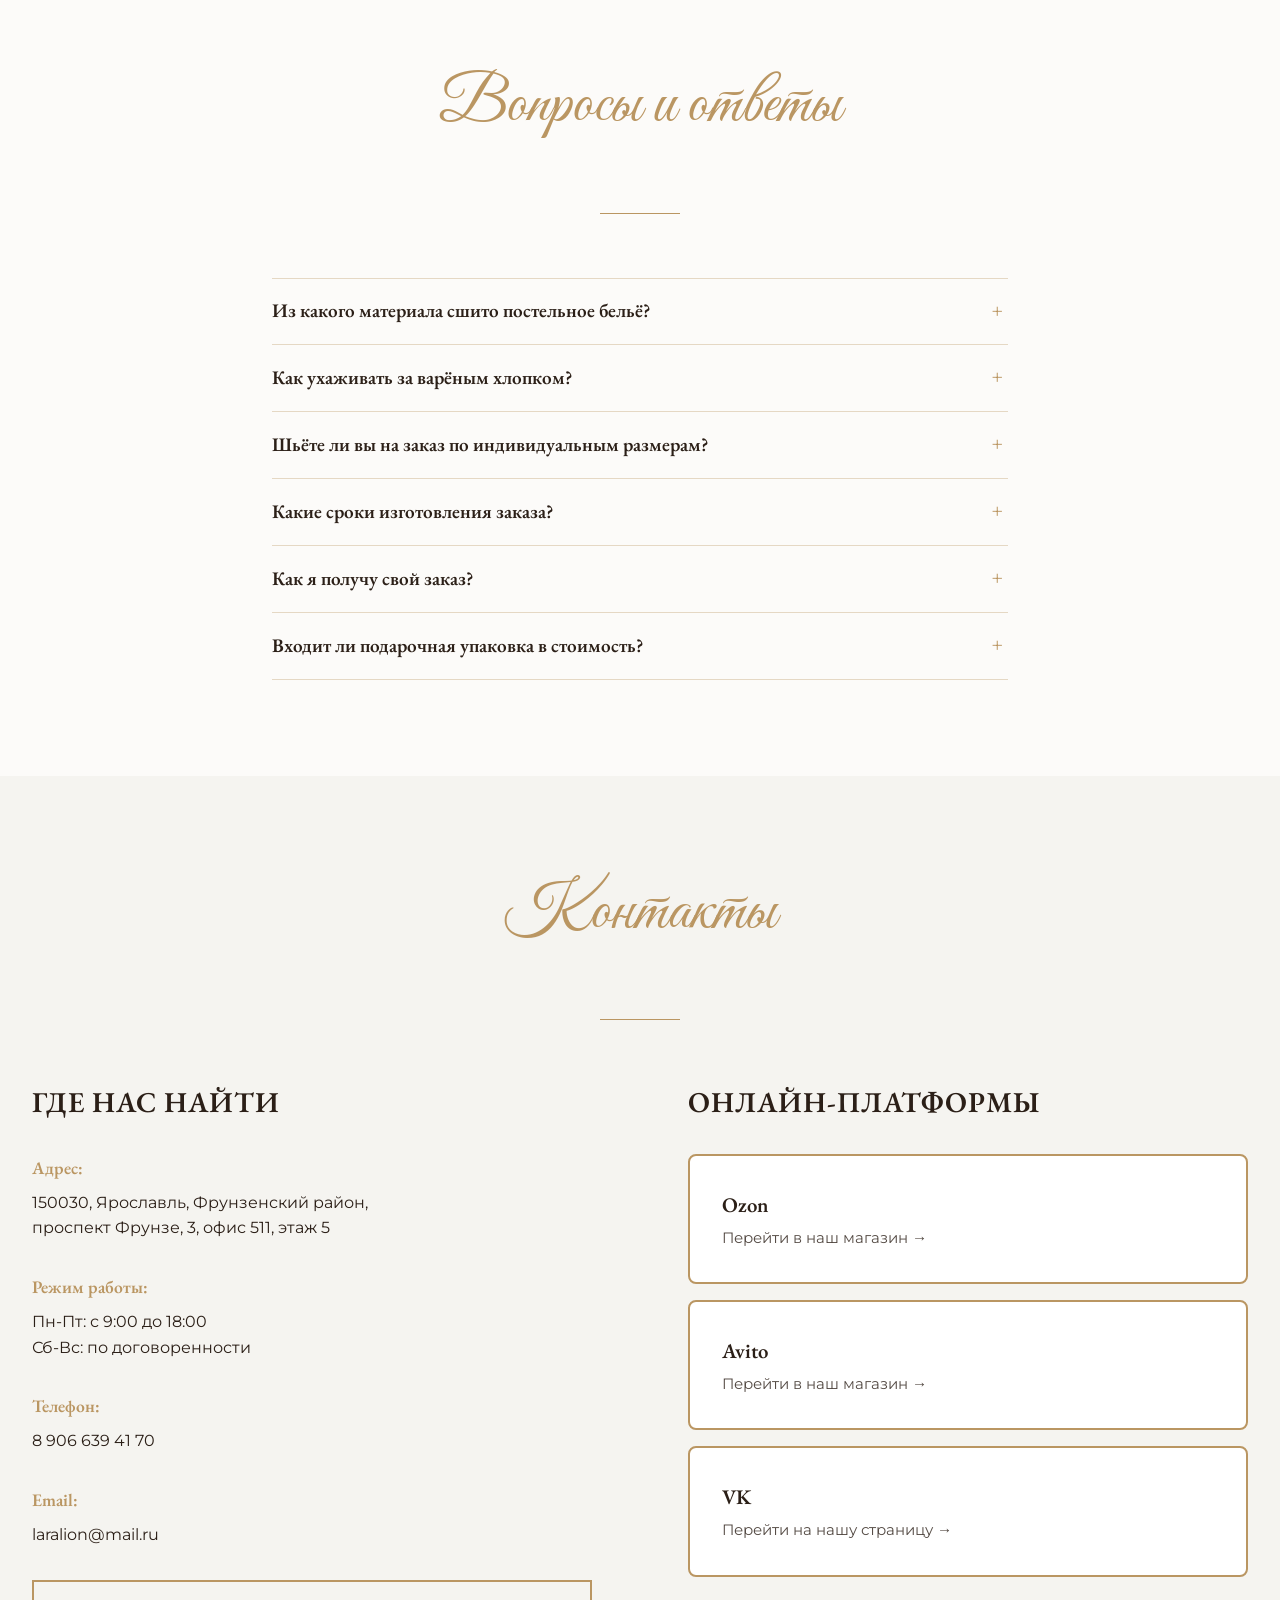
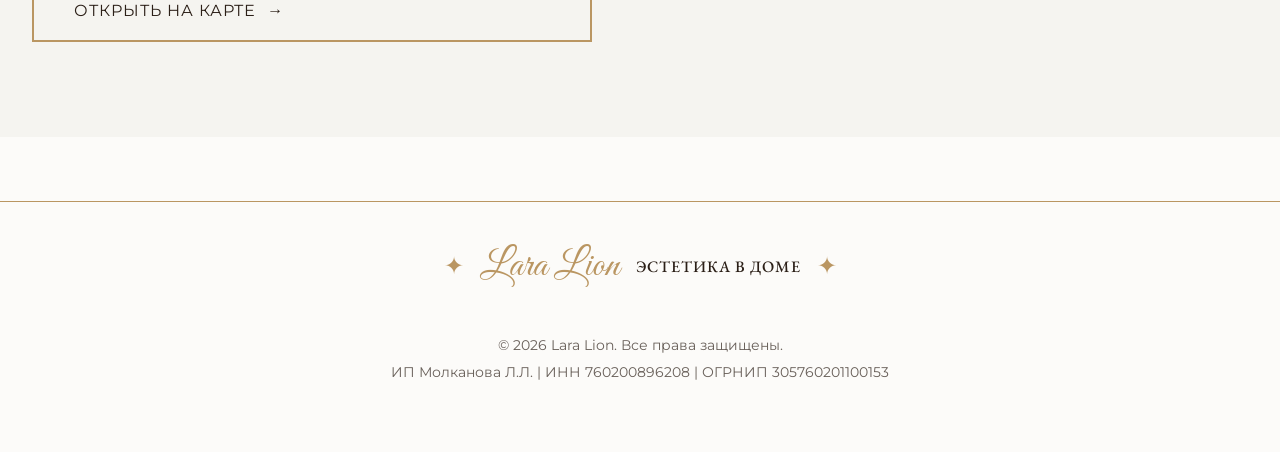
==== commit 74b091f0: "Шрифты перенесены на свой домен, знак рубля вырезан отдельно; горизонтальный свайп больше не листает" ====
--- a/index.html
+++ b/index.html
@@ -6,7 +6,7 @@
 
     <!-- Безопасность (Слой 1: работает на любом хостинге, включая GitHub Pages) -->
     <meta name="referrer" content="strict-origin-when-cross-origin">
-    <meta http-equiv="Content-Security-Policy" content="default-src 'self'; script-src 'self'; style-src 'self' 'unsafe-inline' https://fonts.googleapis.com; font-src 'self' https://fonts.gstatic.com; img-src 'self' data:; connect-src 'self'; object-src 'none'; base-uri 'self'; form-action 'self'">
+    <meta http-equiv="Content-Security-Policy" content="default-src 'self'; script-src 'self'; style-src 'self' 'unsafe-inline'; font-src 'self'; img-src 'self' data:; connect-src 'self'; object-src 'none'; base-uri 'self'; form-action 'self'">
     <meta name="description" content="Премиальный домашний текстиль Lara Lion в Ярославле: индивидуальный пошив постельного белья из варёного хлопка, кухонного текстиля и тканей по вашим меркам.">
     <meta name="keywords" content="постельное бельё варёный хлопок, постельное бельё с рюшами, купить постельное бельё Ярославль, индивидуальный пошив постельного белья, кухонный текстиль, ателье постельного белья Ярославль, домашний текстиль">
     <meta name="author" content="Lara Lion">
@@ -43,12 +43,14 @@
     <!-- Preload критических ресурсов (адаптивно по ширине экрана) -->
     <link rel="preload" as="image" type="image/webp" href="./images/hero-desktop.webp" media="(min-width: 769px)">
     <link rel="preload" as="image" type="image/webp" href="./images/hero-mobile.webp" media="(max-width: 768px)">
-    <link rel="preload" href="https://fonts.googleapis.com/css2?family=Great+Vibes&family=EB+Garamond:wght@400;500;600;700&family=Montserrat:wght@300;400;500;600&display=swap" as="style">
-
-    <!-- Подключение шрифтов Google Fonts -->
-    <link rel="preconnect" href="https://fonts.googleapis.com">
-    <link rel="preconnect" href="https://fonts.gstatic.com" crossorigin>
-    <link href="https://fonts.googleapis.com/css2?family=Great+Vibes&family=EB+Garamond:wght@400;500;600;700&family=Montserrat:wght@300;400;500;600&display=swap" rel="stylesheet">
+    <!-- Два начертания первого экрана: каллиграфия бренда и кириллица заголовков.
+         Стартуют сразу, не дожидаясь разбора CSS — иначе золотой текст
+         несколько секунд показывается запасным шрифтом. -->
+    <link rel="preload" as="font" type="font/woff2" href="./fonts/greatvibes-latin.woff2" crossorigin>
+    <link rel="preload" as="font" type="font/woff2" href="./fonts/ebgaramond-cyrillic.woff2" crossorigin>
+
+    <!-- Шрифты — локальные копии Google Fonts (см. css/fonts.css) -->
+    <link rel="stylesheet" href="./css/fonts.css">
 
     <!-- Подключение CSS-модулей -->
     <link rel="stylesheet" href="./css/variables.css">
--- a/css/fonts.css
+++ b/css/fonts.css
@@ -0,0 +1,382 @@
+/* ============================================
+   ШРИФТЫ (локальные копии Google Fonts)
+   Раньше подключались с fonts.googleapis.com: браузер сначала ждал CSS
+   с чужого домена и только потом начинал качать сами шрифты — золотые
+   заголовки появлялись с заметной задержкой. Теперь файлы лежат рядом
+   с сайтом, а два самых заметных начертания предзагружаются в index.html.
+
+   Подмножества (latin, latin-ext, cyrillic, cyrillic-ext) и unicode-range
+   взяты из выдачи Google без изменений, поэтому набор глифов тот же.
+   Греческое и вьетнамское подмножества не нужны — не подключены.
+
+   Знак рубля ₽ (U+20BD) входит в latin-ext: ради одного символа в ценах
+   браузер тянул 111 КБ EB Garamond. Он вырезан в отдельный файл *-ruble.woff2
+   (1–3 КБ), а из диапазона latin-ext исключён.
+============================================ */
+
+/* --- Great Vibes --- */
+@font-face {
+    font-family: 'Great Vibes';
+    font-style: normal;
+    font-weight: 400;
+    font-display: swap;
+    src: url(../fonts/greatvibes-latin.woff2) format('woff2');
+    unicode-range: U+0000-00FF, U+0131, U+0152-0153, U+02BB-02BC, U+02C6, U+02DA, U+02DC, U+0304, U+0308, U+0329, U+2000-206F, U+20AC, U+2122, U+2191, U+2193, U+2212, U+2215, U+FEFF, U+FFFD;
+}
+
+@font-face {
+    font-family: 'Great Vibes';
+    font-style: normal;
+    font-weight: 400;
+    font-display: swap;
+    src: url(../fonts/greatvibes-latin-ext.woff2) format('woff2');
+    unicode-range: U+0100-02BA, U+02BD-02C5, U+02C7-02CC, U+02CE-02D7, U+02DD-02FF, U+0304, U+0308, U+0329, U+1D00-1DBF, U+1E00-1E9F, U+1EF2-1EFF, U+2020, U+20A0-20AB, U+20AD-20BC, U+20BE-20C0, U+2113, U+2C60-2C7F, U+A720-A7FF;
+}
+
+@font-face {
+    font-family: 'Great Vibes';
+    font-style: normal;
+    font-weight: 400;
+    font-display: swap;
+    src: url(../fonts/greatvibes-cyrillic.woff2) format('woff2');
+    unicode-range: U+0301, U+0400-045F, U+0490-0491, U+04B0-04B1, U+2116;
+}
+
+@font-face {
+    font-family: 'Great Vibes';
+    font-style: normal;
+    font-weight: 400;
+    font-display: swap;
+    src: url(../fonts/greatvibes-cyrillic-ext.woff2) format('woff2');
+    unicode-range: U+0460-052F, U+1C80-1C8A, U+20B4, U+2DE0-2DFF, U+A640-A69F, U+FE2E-FE2F;
+}
+
+/* Great Vibes: только знак рубля */
+@font-face {
+    font-family: 'Great Vibes';
+    font-style: normal;
+    font-weight: 400;
+    font-display: swap;
+    src: url(../fonts/greatvibes-ruble.woff2) format('woff2');
+    unicode-range: U+20BD;
+}
+
+/* --- EB Garamond --- */
+@font-face {
+    font-family: 'EB Garamond';
+    font-style: normal;
+    font-weight: 400;
+    font-display: swap;
+    src: url(../fonts/ebgaramond-latin.woff2) format('woff2');
+    unicode-range: U+0000-00FF, U+0131, U+0152-0153, U+02BB-02BC, U+02C6, U+02DA, U+02DC, U+0304, U+0308, U+0329, U+2000-206F, U+20AC, U+2122, U+2191, U+2193, U+2212, U+2215, U+FEFF, U+FFFD;
+}
+
+@font-face {
+    font-family: 'EB Garamond';
+    font-style: normal;
+    font-weight: 500;
+    font-display: swap;
+    src: url(../fonts/ebgaramond-latin.woff2) format('woff2');
+    unicode-range: U+0000-00FF, U+0131, U+0152-0153, U+02BB-02BC, U+02C6, U+02DA, U+02DC, U+0304, U+0308, U+0329, U+2000-206F, U+20AC, U+2122, U+2191, U+2193, U+2212, U+2215, U+FEFF, U+FFFD;
+}
+
+@font-face {
+    font-family: 'EB Garamond';
+    font-style: normal;
+    font-weight: 600;
+    font-display: swap;
+    src: url(../fonts/ebgaramond-latin.woff2) format('woff2');
+    unicode-range: U+0000-00FF, U+0131, U+0152-0153, U+02BB-02BC, U+02C6, U+02DA, U+02DC, U+0304, U+0308, U+0329, U+2000-206F, U+20AC, U+2122, U+2191, U+2193, U+2212, U+2215, U+FEFF, U+FFFD;
+}
+
+@font-face {
+    font-family: 'EB Garamond';
+    font-style: normal;
+    font-weight: 400;
+    font-display: swap;
+    src: url(../fonts/ebgaramond-latin-ext.woff2) format('woff2');
+    unicode-range: U+0100-02BA, U+02BD-02C5, U+02C7-02CC, U+02CE-02D7, U+02DD-02FF, U+0304, U+0308, U+0329, U+1D00-1DBF, U+1E00-1E9F, U+1EF2-1EFF, U+2020, U+20A0-20AB, U+20AD-20BC, U+20BE-20C0, U+2113, U+2C60-2C7F, U+A720-A7FF;
+}
+
+@font-face {
+    font-family: 'EB Garamond';
+    font-style: normal;
+    font-weight: 500;
+    font-display: swap;
+    src: url(../fonts/ebgaramond-latin-ext.woff2) format('woff2');
+    unicode-range: U+0100-02BA, U+02BD-02C5, U+02C7-02CC, U+02CE-02D7, U+02DD-02FF, U+0304, U+0308, U+0329, U+1D00-1DBF, U+1E00-1E9F, U+1EF2-1EFF, U+2020, U+20A0-20AB, U+20AD-20BC, U+20BE-20C0, U+2113, U+2C60-2C7F, U+A720-A7FF;
+}
+
+@font-face {
+    font-family: 'EB Garamond';
+    font-style: normal;
+    font-weight: 600;
+    font-display: swap;
+    src: url(../fonts/ebgaramond-latin-ext.woff2) format('woff2');
+    unicode-range: U+0100-02BA, U+02BD-02C5, U+02C7-02CC, U+02CE-02D7, U+02DD-02FF, U+0304, U+0308, U+0329, U+1D00-1DBF, U+1E00-1E9F, U+1EF2-1EFF, U+2020, U+20A0-20AB, U+20AD-20BC, U+20BE-20C0, U+2113, U+2C60-2C7F, U+A720-A7FF;
+}
+
+@font-face {
+    font-family: 'EB Garamond';
+    font-style: normal;
+    font-weight: 400;
+    font-display: swap;
+    src: url(../fonts/ebgaramond-cyrillic.woff2) format('woff2');
+    unicode-range: U+0301, U+0400-045F, U+0490-0491, U+04B0-04B1, U+2116;
+}
+
+@font-face {
+    font-family: 'EB Garamond';
+    font-style: normal;
+    font-weight: 500;
+    font-display: swap;
+    src: url(../fonts/ebgaramond-cyrillic.woff2) format('woff2');
+    unicode-range: U+0301, U+0400-045F, U+0490-0491, U+04B0-04B1, U+2116;
+}
+
+@font-face {
+    font-family: 'EB Garamond';
+    font-style: normal;
+    font-weight: 600;
+    font-display: swap;
+    src: url(../fonts/ebgaramond-cyrillic.woff2) format('woff2');
+    unicode-range: U+0301, U+0400-045F, U+0490-0491, U+04B0-04B1, U+2116;
+}
+
+@font-face {
+    font-family: 'EB Garamond';
+    font-style: normal;
+    font-weight: 400;
+    font-display: swap;
+    src: url(../fonts/ebgaramond-cyrillic-ext.woff2) format('woff2');
+    unicode-range: U+0460-052F, U+1C80-1C8A, U+20B4, U+2DE0-2DFF, U+A640-A69F, U+FE2E-FE2F;
+}
+
+@font-face {
+    font-family: 'EB Garamond';
+    font-style: normal;
+    font-weight: 500;
+    font-display: swap;
+    src: url(../fonts/ebgaramond-cyrillic-ext.woff2) format('woff2');
+    unicode-range: U+0460-052F, U+1C80-1C8A, U+20B4, U+2DE0-2DFF, U+A640-A69F, U+FE2E-FE2F;
+}
+
+@font-face {
+    font-family: 'EB Garamond';
+    font-style: normal;
+    font-weight: 600;
+    font-display: swap;
+    src: url(../fonts/ebgaramond-cyrillic-ext.woff2) format('woff2');
+    unicode-range: U+0460-052F, U+1C80-1C8A, U+20B4, U+2DE0-2DFF, U+A640-A69F, U+FE2E-FE2F;
+}
+
+/* EB Garamond: только знак рубля */
+@font-face {
+    font-family: 'EB Garamond';
+    font-style: normal;
+    font-weight: 400;
+    font-display: swap;
+    src: url(../fonts/ebgaramond-ruble.woff2) format('woff2');
+    unicode-range: U+20BD;
+}
+
+@font-face {
+    font-family: 'EB Garamond';
+    font-style: normal;
+    font-weight: 500;
+    font-display: swap;
+    src: url(../fonts/ebgaramond-ruble.woff2) format('woff2');
+    unicode-range: U+20BD;
+}
+
+@font-face {
+    font-family: 'EB Garamond';
+    font-style: normal;
+    font-weight: 600;
+    font-display: swap;
+    src: url(../fonts/ebgaramond-ruble.woff2) format('woff2');
+    unicode-range: U+20BD;
+}
+
+/* --- Montserrat --- */
+@font-face {
+    font-family: 'Montserrat';
+    font-style: normal;
+    font-weight: 300;
+    font-display: swap;
+    src: url(../fonts/montserrat-latin.woff2) format('woff2');
+    unicode-range: U+0000-00FF, U+0131, U+0152-0153, U+02BB-02BC, U+02C6, U+02DA, U+02DC, U+0304, U+0308, U+0329, U+2000-206F, U+20AC, U+2122, U+2191, U+2193, U+2212, U+2215, U+FEFF, U+FFFD;
+}
+
+@font-face {
+    font-family: 'Montserrat';
+    font-style: normal;
+    font-weight: 400;
+    font-display: swap;
+    src: url(../fonts/montserrat-latin.woff2) format('woff2');
+    unicode-range: U+0000-00FF, U+0131, U+0152-0153, U+02BB-02BC, U+02C6, U+02DA, U+02DC, U+0304, U+0308, U+0329, U+2000-206F, U+20AC, U+2122, U+2191, U+2193, U+2212, U+2215, U+FEFF, U+FFFD;
+}
+
+@font-face {
+    font-family: 'Montserrat';
+    font-style: normal;
+    font-weight: 500;
+    font-display: swap;
+    src: url(../fonts/montserrat-latin.woff2) format('woff2');
+    unicode-range: U+0000-00FF, U+0131, U+0152-0153, U+02BB-02BC, U+02C6, U+02DA, U+02DC, U+0304, U+0308, U+0329, U+2000-206F, U+20AC, U+2122, U+2191, U+2193, U+2212, U+2215, U+FEFF, U+FFFD;
+}
+
+@font-face {
+    font-family: 'Montserrat';
+    font-style: normal;
+    font-weight: 600;
+    font-display: swap;
+    src: url(../fonts/montserrat-latin.woff2) format('woff2');
+    unicode-range: U+0000-00FF, U+0131, U+0152-0153, U+02BB-02BC, U+02C6, U+02DA, U+02DC, U+0304, U+0308, U+0329, U+2000-206F, U+20AC, U+2122, U+2191, U+2193, U+2212, U+2215, U+FEFF, U+FFFD;
+}
+
+@font-face {
+    font-family: 'Montserrat';
+    font-style: normal;
+    font-weight: 300;
+    font-display: swap;
+    src: url(../fonts/montserrat-latin-ext.woff2) format('woff2');
+    unicode-range: U+0100-02BA, U+02BD-02C5, U+02C7-02CC, U+02CE-02D7, U+02DD-02FF, U+0304, U+0308, U+0329, U+1D00-1DBF, U+1E00-1E9F, U+1EF2-1EFF, U+2020, U+20A0-20AB, U+20AD-20BC, U+20BE-20C0, U+2113, U+2C60-2C7F, U+A720-A7FF;
+}
+
+@font-face {
+    font-family: 'Montserrat';
+    font-style: normal;
+    font-weight: 400;
+    font-display: swap;
+    src: url(../fonts/montserrat-latin-ext.woff2) format('woff2');
+    unicode-range: U+0100-02BA, U+02BD-02C5, U+02C7-02CC, U+02CE-02D7, U+02DD-02FF, U+0304, U+0308, U+0329, U+1D00-1DBF, U+1E00-1E9F, U+1EF2-1EFF, U+2020, U+20A0-20AB, U+20AD-20BC, U+20BE-20C0, U+2113, U+2C60-2C7F, U+A720-A7FF;
+}
+
+@font-face {
+    font-family: 'Montserrat';
+    font-style: normal;
+    font-weight: 500;
+    font-display: swap;
+    src: url(../fonts/montserrat-latin-ext.woff2) format('woff2');
+    unicode-range: U+0100-02BA, U+02BD-02C5, U+02C7-02CC, U+02CE-02D7, U+02DD-02FF, U+0304, U+0308, U+0329, U+1D00-1DBF, U+1E00-1E9F, U+1EF2-1EFF, U+2020, U+20A0-20AB, U+20AD-20BC, U+20BE-20C0, U+2113, U+2C60-2C7F, U+A720-A7FF;
+}
+
+@font-face {
+    font-family: 'Montserrat';
+    font-style: normal;
+    font-weight: 600;
+    font-display: swap;
+    src: url(../fonts/montserrat-latin-ext.woff2) format('woff2');
+    unicode-range: U+0100-02BA, U+02BD-02C5, U+02C7-02CC, U+02CE-02D7, U+02DD-02FF, U+0304, U+0308, U+0329, U+1D00-1DBF, U+1E00-1E9F, U+1EF2-1EFF, U+2020, U+20A0-20AB, U+20AD-20BC, U+20BE-20C0, U+2113, U+2C60-2C7F, U+A720-A7FF;
+}
+
+@font-face {
+    font-family: 'Montserrat';
+    font-style: normal;
+    font-weight: 300;
+    font-display: swap;
+    src: url(../fonts/montserrat-cyrillic.woff2) format('woff2');
+    unicode-range: U+0301, U+0400-045F, U+0490-0491, U+04B0-04B1, U+2116;
+}
+
+@font-face {
+    font-family: 'Montserrat';
+    font-style: normal;
+    font-weight: 400;
+    font-display: swap;
+    src: url(../fonts/montserrat-cyrillic.woff2) format('woff2');
+    unicode-range: U+0301, U+0400-045F, U+0490-0491, U+04B0-04B1, U+2116;
+}
+
+@font-face {
+    font-family: 'Montserrat';
+    font-style: normal;
+    font-weight: 500;
+    font-display: swap;
+    src: url(../fonts/montserrat-cyrillic.woff2) format('woff2');
+    unicode-range: U+0301, U+0400-045F, U+0490-0491, U+04B0-04B1, U+2116;
+}
+
+@font-face {
+    font-family: 'Montserrat';
+    font-style: normal;
+    font-weight: 600;
+    font-display: swap;
+    src: url(../fonts/montserrat-cyrillic.woff2) format('woff2');
+    unicode-range: U+0301, U+0400-045F, U+0490-0491, U+04B0-04B1, U+2116;
+}
+
+@font-face {
+    font-family: 'Montserrat';
+    font-style: normal;
+    font-weight: 300;
+    font-display: swap;
+    src: url(../fonts/montserrat-cyrillic-ext.woff2) format('woff2');
+    unicode-range: U+0460-052F, U+1C80-1C8A, U+20B4, U+2DE0-2DFF, U+A640-A69F, U+FE2E-FE2F;
+}
+
+@font-face {
+    font-family: 'Montserrat';
+    font-style: normal;
+    font-weight: 400;
+    font-display: swap;
+    src: url(../fonts/montserrat-cyrillic-ext.woff2) format('woff2');
+    unicode-range: U+0460-052F, U+1C80-1C8A, U+20B4, U+2DE0-2DFF, U+A640-A69F, U+FE2E-FE2F;
+}
+
+@font-face {
+    font-family: 'Montserrat';
+    font-style: normal;
+    font-weight: 500;
+    font-display: swap;
+    src: url(../fonts/montserrat-cyrillic-ext.woff2) format('woff2');
+    unicode-range: U+0460-052F, U+1C80-1C8A, U+20B4, U+2DE0-2DFF, U+A640-A69F, U+FE2E-FE2F;
+}
+
+@font-face {
+    font-family: 'Montserrat';
+    font-style: normal;
+    font-weight: 600;
+    font-display: swap;
+    src: url(../fonts/montserrat-cyrillic-ext.woff2) format('woff2');
+    unicode-range: U+0460-052F, U+1C80-1C8A, U+20B4, U+2DE0-2DFF, U+A640-A69F, U+FE2E-FE2F;
+}
+
+/* Montserrat: только знак рубля */
+@font-face {
+    font-family: 'Montserrat';
+    font-style: normal;
+    font-weight: 300;
+    font-display: swap;
+    src: url(../fonts/montserrat-ruble.woff2) format('woff2');
+    unicode-range: U+20BD;
+}
+
+@font-face {
+    font-family: 'Montserrat';
+    font-style: normal;
+    font-weight: 400;
+    font-display: swap;
+    src: url(../fonts/montserrat-ruble.woff2) format('woff2');
+    unicode-range: U+20BD;
+}
+
+@font-face {
+    font-family: 'Montserrat';
+    font-style: normal;
+    font-weight: 500;
+    font-display: swap;
+    src: url(../fonts/montserrat-ruble.woff2) format('woff2');
+    unicode-range: U+20BD;
+}
+
+@font-face {
+    font-family: 'Montserrat';
+    font-style: normal;
+    font-weight: 600;
+    font-display: swap;
+    src: url(../fonts/montserrat-ruble.woff2) format('woff2');
+    unicode-range: U+20BD;
+}
+
--- a/css/base.css
+++ b/css/base.css
@@ -12,6 +12,11 @@
 
 html {
     scroll-behavior: smooth;
+    /* Горизонтальный свайп по странице не должен уводить браузер «назад»
+       (в Chrome это перелистывание истории по перепрокрутке). Вертикальную
+       прокрутку и pull-to-refresh не трогаем — ограничение только по оси X.
+       Системный жест от края экрана (Android 10+, iOS) сайту неподвластен. */
+    overscroll-behavior-x: none;
 }
 
 body {
